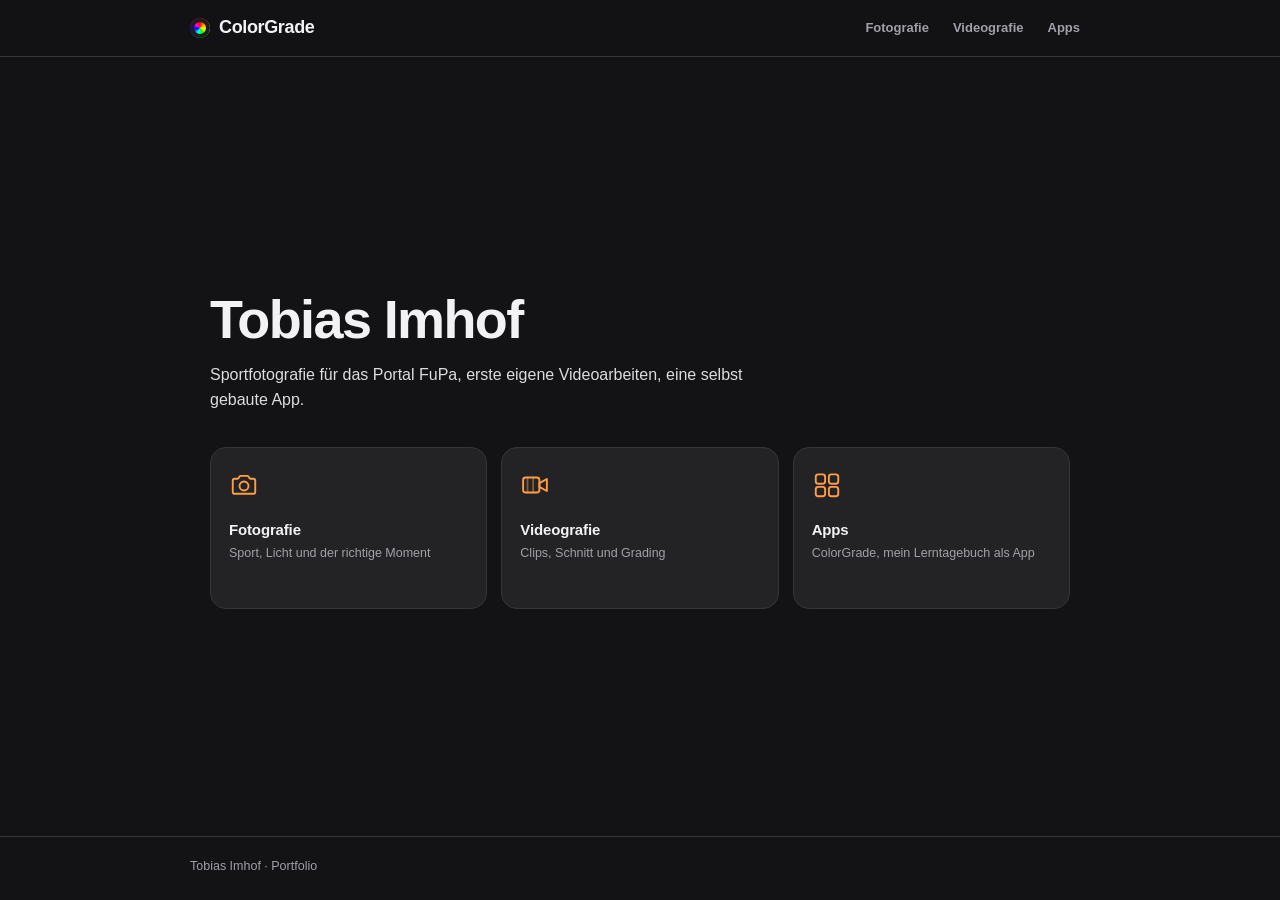
==== index.html @ 6e5f27bd "v56: Eigene Schrift (Archivo) und Startseite auf Name und Kacheln gekuerzt Zwei Schritte gegen die K" ====
<!DOCTYPE html>
<html lang="de">
<head>
  <meta charset="UTF-8" />
  <meta name="viewport" content="width=device-width, initial-scale=1, viewport-fit=cover" />
  <title>Tobias Imhof · Portfolio</title>
  <meta name="description" content="Portfolio von Tobias Imhof: Sportfotografie, Videografie und eigene Apps." />
  <meta name="theme-color" content="#1c1c1e" />
  <!-- Suchmaschinen aussen vor. Zum Auffindbarmachen diese Zeile loeschen. -->
  <meta name="robots" content="noindex" />
  <link rel="manifest" href="manifest.webmanifest" />
  <link rel="apple-touch-icon" href="icons/apple-touch-icon.png" />
  <!-- Schrift vorladen: sonst findet der Browser sie erst, wenn das CSS geparst ist. -->
  <link rel="preload" href="assets/fonts/archivo-var-latin.woff2" as="font" type="font/woff2" crossorigin />
  <link rel="stylesheet" href="assets/style.css" />
</head>
<body>

  <header class="site-hd">
    <div class="hd-in">
      <a class="brand" href="index.html"><span class="dot"></span> ColorGrade</a>
      <nav class="site-nav" aria-label="Bereiche">
        <a href="fotografie.html">Fotografie</a>
        <a href="video.html">Videografie</a>
        <a href="app/index.html">Apps</a>
      </nav>
    </div>
  </header>

  <main class="wrap center">

    <section class="hero">
      <h1>Tobias Imhof</h1>
      <p>Sportfotografie für das Portal FuPa, erste eigene Videoarbeiten, eine selbst gebaute App.</p>
    </section>

    <nav class="tiles" aria-label="Bereiche">

      <a class="tile" href="fotografie.html">
        <span class="ti" aria-hidden="true">
          <svg width="30" height="30" viewBox="0 0 24 24" fill="none" stroke="currentColor" stroke-width="1.5" stroke-linecap="round" stroke-linejoin="round">
            <path d="M3 8.5A1.5 1.5 0 0 1 4.5 7h2.2a1 1 0 0 0 .83-.45l.94-1.4A1 1 0 0 1 9.3 4.7h5.4a1 1 0 0 1 .83.45l.94 1.4A1 1 0 0 0 17.3 7h2.2A1.5 1.5 0 0 1 21 8.5v9A1.5 1.5 0 0 1 19.5 19h-15A1.5 1.5 0 0 1 3 17.5z" />
            <circle cx="12" cy="12.8" r="3.6" />
          </svg>
        </span>
        <span class="tt">
          <span class="tn">Fotografie</span>
          <span class="td">Sport, Licht und der richtige Moment</span>
        </span>
      </a>

      <a class="tile" href="video.html">
        <span class="ti" aria-hidden="true">
          <svg width="30" height="30" viewBox="0 0 24 24" fill="none" stroke="currentColor" stroke-width="1.5" stroke-linecap="round" stroke-linejoin="round">
            <rect x="2.5" y="6" width="13" height="12" rx="2" />
            <path d="M15.5 10.5 21.5 7.2v9.6l-6-3.3z" />
            <path d="M6 6v12M10.5 6v12" opacity=".45" />
          </svg>
        </span>
        <span class="tt">
          <span class="tn">Videografie</span>
          <span class="td">Clips, Schnitt und Grading</span>
        </span>
      </a>

      <a class="tile wide" href="app/index.html">
        <span class="ti" aria-hidden="true">
          <svg width="30" height="30" viewBox="0 0 24 24" fill="none" stroke="currentColor" stroke-width="1.5" stroke-linecap="round" stroke-linejoin="round">
            <rect x="3" y="3.5" width="7.5" height="7.5" rx="2" />
            <rect x="13.5" y="3.5" width="7.5" height="7.5" rx="2" />
            <rect x="3" y="13.5" width="7.5" height="7.5" rx="2" />
            <rect x="13.5" y="13.5" width="7.5" height="7.5" rx="2" />
          </svg>
        </span>
        <span class="tt">
          <span class="tn">Apps</span>
          <span class="td">ColorGrade, mein Lerntagebuch als App</span>
        </span>
      </a>

    </nav>

  </main>

  <footer class="site-ft">
    <div class="ft-in">
      <span>Tobias Imhof · Portfolio</span>
    </div>
  </footer>

  <script>
    if ('serviceWorker' in navigator) {
      window.addEventListener('load', () => navigator.serviceWorker.register('service-worker.js').catch(() => {}));
    }
  </script>

</body>
</html>
---- assets/style.css ----
/* ============================================================
   ColorGrade Portfolio: gemeinsames Design fuer alle Seiten.
   Farben und Radien stammen aus der ColorGrade App, damit
   Portfolio und App wie ein Auftritt wirken.
   ============================================================ */
/* ---------- Schrift ----------
   Archivo, eine Groteske aus der Zeitungsecke: hohe x-Hoehe, schmale Formen,
   keine Verzierungen. Sie ersetzt den System-Font-Stack, der auf jedem Rechner
   anders und ueberall gleich generisch aussieht.
   Die Datei liegt im Repo, nicht bei Google: kein fremder Server erfaehrt,
   wer die Seite aufruft. Eine variable Datei deckt 400 bis 700 ab, 35 KB.
   Lizenz: SIL Open Font License 1.1, siehe assets/fonts/OFL.txt
   ============================================================ */
@font-face {
  font-family: 'Archivo';
  src: url('fonts/archivo-var-latin.woff2') format('woff2');
  font-weight: 400 700;
  font-style: normal;
  font-display: swap;
}

:root {
  --bg: #131315; --bg-elev: #1c1c1e; --bg-card: #232326; --bg-card-2: #2a2a2e;
  --line: #35353a; --text: #f2f2f4; --muted: #a0a0a8;
  --accent: #ff9f45; --accent-2: #ffd18a;
  --radius: 16px;
  --safe-b: env(safe-area-inset-bottom, 0px);
  --safe-t: env(safe-area-inset-top, 0px);
  --wrap: 900px;
}

* { box-sizing: border-box; -webkit-tap-highlight-color: transparent; }
html, body { margin: 0; padding: 0; }
body {
  font-family: 'Archivo', 'Helvetica Neue', Arial, sans-serif;
  background: var(--bg); color: var(--text); line-height: 1.55;
  -webkit-font-smoothing: antialiased;
  min-height: 100vh;
  display: flex; flex-direction: column;
}
img { max-width: 100%; display: block; }
a { color: var(--accent-2); }

/* ---------- Kopf ---------- */
.site-hd {
  position: sticky; top: 0; z-index: 20;
  background: rgba(19, 19, 21, .82);
  backdrop-filter: saturate(140%) blur(12px);
  -webkit-backdrop-filter: saturate(140%) blur(12px);
  border-bottom: 1px solid var(--line);
  padding: calc(12px + var(--safe-t)) 20px 12px;
}
.hd-in { max-width: var(--wrap); margin: 0 auto; display: flex; align-items: center; gap: 14px; flex-wrap: wrap; }
.brand {
  display: flex; align-items: center; gap: 9px;
  font-size: 18px; font-weight: 700; letter-spacing: -.02em;
  color: var(--text); text-decoration: none; flex: none;
}
.dot {
  width: 20px; height: 20px; border-radius: 50%; flex: none;
  background: conic-gradient(red, orange, yellow, lime, cyan, blue, magenta, red);
  box-shadow: inset 0 0 0 4px var(--bg-elev);
}
.site-nav { margin-left: auto; display: flex; gap: 4px; flex-wrap: wrap; }
.site-nav a {
  font-size: 13px; font-weight: 600; color: var(--muted); text-decoration: none;
  padding: 6px 10px; border-radius: 9px;
}
.site-nav a:hover { color: var(--accent-2); background: var(--bg-card); }
.site-nav a[aria-current="page"] { color: var(--text); background: var(--bg-card); }

/* ---------- Grundgeruest ---------- */
.wrap { width: 100%; max-width: var(--wrap); margin: 0 auto; padding: 28px 20px 48px; flex: 1; }
/* Startseite: Inhalt mittig setzen, damit auf grossen Schirmen kein leeres Feld bleibt. */
.wrap.center { display: flex; flex-direction: column; justify-content: center; }

.hero { padding: 26px 0 34px; }
.hero h1 { margin: 0 0 14px; font-size: 38px; line-height: 1.1; letter-spacing: -.03em; font-weight: 700; }
.hero p { margin: 0; font-size: 16px; color: #dcdce0; max-width: 34em; }

.page-h { margin: 0 0 10px; font-size: 27px; letter-spacing: -.025em; font-weight: 700; }
.lead { margin: 0 0 26px; font-size: 15px; color: var(--muted); max-width: 40em; }
.sec-h {
  margin: 34px 0 12px; font-size: 12px; font-weight: 700;
  text-transform: uppercase; letter-spacing: .06em; color: var(--muted);
}

/* ---------- Kachel-Gitter der Startseite ---------- */
.tiles { display: grid; grid-template-columns: 1fr 1fr; gap: 12px; }
.tile {
  display: flex; flex-direction: column; gap: 10px;
  background: var(--bg-card); border: 1px solid var(--line); border-radius: var(--radius);
  padding: 18px 16px 16px; text-decoration: none; color: var(--text);
  transition: border-color .15s, background .15s, transform .15s;
}
.tt { display: flex; flex-direction: column; gap: 3px; }
/* Die dritte Kachel liegt am Handy allein in der zweiten Zeile. Statt einer
   Luecke nimmt sie die ganze Breite und legt Symbol und Text nebeneinander. */
.tile.wide { grid-column: 1 / -1; flex-direction: row; align-items: center; gap: 14px; }
@media (min-width: 720px) {
  .tiles { grid-template-columns: repeat(3, 1fr); gap: 14px; }
  .tile { min-height: 162px; padding: 22px 18px 18px; }
  .tile.wide { grid-column: auto; flex-direction: column; align-items: stretch; gap: 10px; }
  .hero h1 { font-size: 54px; }
}
.tile:hover, .tile:focus-visible { border-color: var(--accent); background: var(--bg-card-2); }
.tile:active { transform: scale(.985); }
.tile .ti { color: var(--accent); }
.tile .tn { font-size: 15px; font-weight: 650; letter-spacing: -.01em; }
.tile .td { font-size: 12.5px; color: var(--muted); line-height: 1.45; }
.tile .ti { flex: none; }

/* ---------- Karten ---------- */
.cards { display: grid; gap: 14px; grid-template-columns: 1fr; }
@media (min-width: 640px) { .cards { grid-template-columns: 1fr 1fr; } }
.card {
  background: var(--bg-card); border: 1px solid var(--line);
  border-radius: var(--radius); padding: 18px;
}
.card h3 { margin: 0 0 4px; font-size: 16px; font-weight: 650; }
.card .role { font-size: 12px; color: var(--accent-2); font-weight: 600; margin: 0 0 10px; }
.card p { margin: 0 0 12px; font-size: 13.5px; color: #dcdce0; }
.card p:last-child { margin-bottom: 0; }
.card .ph { margin: 0 0 14px; }
.card .what { margin: 0 0 4px; font-size: 11px; font-weight: 700; text-transform: uppercase;
  letter-spacing: .05em; color: var(--muted); }
.tags { display: flex; flex-wrap: wrap; gap: 6px; margin-top: 12px; }
.tags span {
  font-size: 11px; font-weight: 600; color: var(--muted);
  background: var(--bg-card-2); border: 1px solid var(--line);
  padding: 3px 9px; border-radius: 999px;
}

/* ---------- Platzhalter fuer Bilder und Videos ---------- */
/* align-items: start ist Pflicht: sonst streckt das Grid die Kacheln auf die
   Zeilenhoehe, und aspect-ratio rechnet daraus eine viel zu grosse Breite. */
.gal { display: grid; gap: 12px; grid-template-columns: 1fr 1fr; align-items: start; }
@media (min-width: 720px) { .gal { grid-template-columns: repeat(3, 1fr); } }
.ph {
  position: relative; min-width: 0; border: 1px dashed var(--line); border-radius: 12px;
  background: linear-gradient(135deg, #1b1b1e, #232326);
  display: flex; align-items: center; justify-content: center;
  color: #52525a; font-size: 12px; font-weight: 600; text-align: center; padding: 10px;
}
.ph.r43 { aspect-ratio: 4 / 3; }
.ph.r169 { aspect-ratio: 16 / 9; }
.ph.r34 { aspect-ratio: 3 / 4; }
.ph.r916 { aspect-ratio: 9 / 16; }

/* ---------- Foto-Galerie ---------- */
/* Eine Spalte am Handy: Fotos sollen gross sein, dafuer scrollt man laenger.
   Ab 560 px zwei Spalten. Drei waeren bei 900 px Satzbreite zu klein. */
.shots { display: grid; gap: 14px; grid-template-columns: 1fr; align-items: start; }
@media (min-width: 560px) { .shots { grid-template-columns: 1fr 1fr; } }
.shots figure { margin: 0; min-width: 0; }
/* Das Querformat nimmt immer die volle Breite und trennt so die Hochformate. */
.shots figure.wide { grid-column: 1 / -1; }
/* Ein einzelnes Bild mittig, damit die Zeile nicht halb leer wirkt. */
.shots.solo { grid-template-columns: 1fr; max-width: 420px; }

.shot {
  display: block; width: 100%; padding: 0; border: 0; background: none;
  border-radius: 12px; overflow: hidden; cursor: zoom-in; line-height: 0;
}
.shot img {
  width: 100%; height: auto; border-radius: 12px;
  background: var(--bg-card);
  transition: transform .25s ease, filter .25s ease;
}
.shot:hover img, .shot:focus-visible img { transform: scale(1.025); filter: brightness(1.06); }
.shot:focus-visible { outline: 2px solid var(--accent); outline-offset: 3px; }
.shots figcaption { margin-top: 8px; font-size: 12px; color: var(--muted); line-height: 1.45; }

/* ---------- Lightbox ---------- */
.lb {
  position: fixed; inset: 0; z-index: 60;
  /* Deckend, nicht halbtransparent: Durchscheinende Seiteninhalte wuerden die
     Tiefen des Fotos aufhellen, das man hier gerade beurteilen will. */
  background: #0a0a0c;
  display: flex; flex-direction: column;
  padding: calc(8px + var(--safe-t)) 8px calc(8px + var(--safe-b));
}
.lb[hidden] { display: none; }
.lb-fig {
  margin: 0; flex: 1; display: flex; flex-direction: column;
  justify-content: center; min-height: 0; gap: 12px;
}
/* max-height statt flex:1: Sonst waechst der Bildkasten auf die volle Resthoehe,
   das Foto schwebt darin mittig und die Unterschrift klebt am unteren Rand.
   So bleibt der Kasten so hoch wie das Foto und die Unterschrift sitzt darunter. */
.lb-fig img {
  min-height: 0; max-height: 100%; width: 100%;
  object-fit: contain; border-radius: 10px;
}
.lb-cap { text-align: center; font-size: 13px; color: var(--muted); padding: 0 8px; }
.lb-cap b { display: block; color: var(--text); font-weight: 650; margin-bottom: 2px; }
.lb-bar { display: flex; align-items: center; gap: 8px; padding: 2px 4px 6px; }
.lb-count { font-size: 12.5px; color: var(--muted); margin-right: auto; }
.lb-btn {
  border: 1px solid var(--line); background: var(--bg-card); color: var(--text);
  width: 42px; height: 42px; border-radius: 11px; font-size: 17px; line-height: 1;
  cursor: pointer; flex: none;
}
.lb-btn:hover { border-color: var(--accent); color: var(--accent-2); }
.lb-btn:focus-visible { outline: 2px solid var(--accent); outline-offset: 2px; }

/* ---------- Hinweiskasten ---------- */
.note {
  border: 1px solid var(--line); border-left: 3px solid var(--accent);
  background: var(--bg-elev); border-radius: 12px; padding: 14px 16px;
  font-size: 13.5px; color: #dcdce0; margin: 22px 0 0;
}
.note b { color: var(--accent-2); }

/* ---------- Schaltflaechen ---------- */
.btn {
  display: inline-block; text-decoration: none; font-size: 14px; font-weight: 650;
  color: #201400; background: var(--accent); padding: 10px 16px; border-radius: 11px;
}
.btn:active { transform: scale(.98); }
.btn.ghost { background: none; color: var(--text); border: 1px solid var(--line); }
.btn.ghost:hover { border-color: var(--accent); color: var(--accent-2); }

/* ---------- Fuss ---------- */
.site-ft {
  border-top: 1px solid var(--line); padding: 20px 20px calc(24px + var(--safe-b));
  color: var(--muted); font-size: 12.5px;
}
.ft-in { max-width: var(--wrap); margin: 0 auto; display: flex; gap: 14px; flex-wrap: wrap; align-items: center; }
.ft-in a { color: var(--muted); text-decoration: none; }
.ft-in a:hover { color: var(--accent-2); }
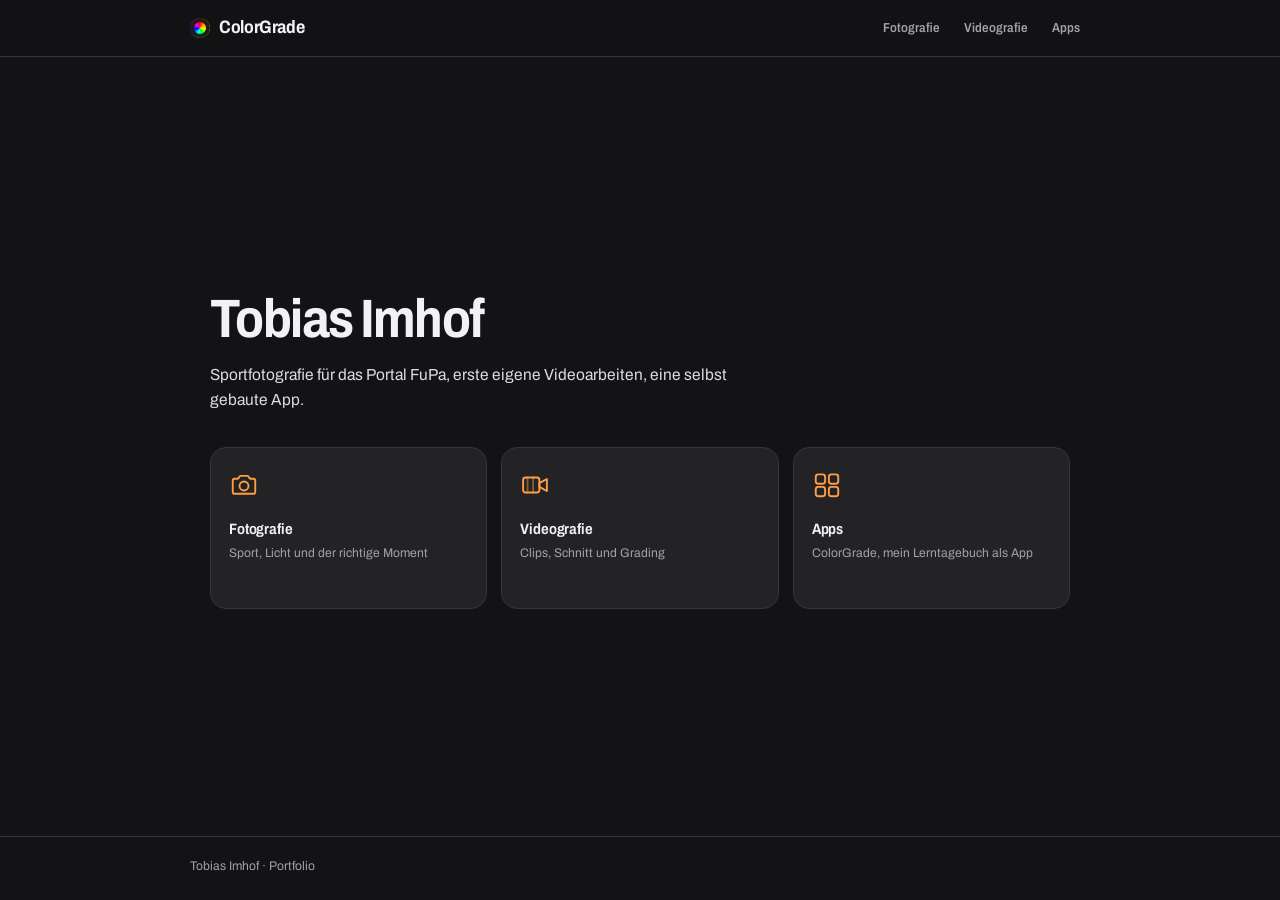
==== commit 3bf9ff58: "v57: Schrift schmaler gestellt (Breiten-Achse, 86 Prozent fuer Ueberschriften) Auf Wunsch des Nutzer" ====
--- a/index.html
+++ b/index.html
@@ -11,7 +11,7 @@
   <link rel="manifest" href="manifest.webmanifest" />
   <link rel="apple-touch-icon" href="icons/apple-touch-icon.png" />
   <!-- Schrift vorladen: sonst findet der Browser sie erst, wenn das CSS geparst ist. -->
-  <link rel="preload" href="assets/fonts/archivo-var-latin.woff2" as="font" type="font/woff2" crossorigin />
+  <link rel="preload" href="assets/fonts/archivo-wdth-latin.woff2" as="font" type="font/woff2" crossorigin />
   <link rel="stylesheet" href="assets/style.css" />
 </head>
 <body>
--- a/assets/style.css
+++ b/assets/style.css
@@ -8,13 +8,18 @@
    keine Verzierungen. Sie ersetzt den System-Font-Stack, der auf jedem Rechner
    anders und ueberall gleich generisch aussieht.
    Die Datei liegt im Repo, nicht bei Google: kein fremder Server erfaehrt,
-   wer die Seite aufruft. Eine variable Datei deckt 400 bis 700 ab, 35 KB.
+   wer die Seite aufruft. Eine variable Datei deckt zwei Achsen ab, Gewicht
+   400 bis 700 und Breite 62 bis 125 Prozent, zusammen 90 KB.
+   Die Breite steuern wir ueber --w-head und --w-text weiter unten: eine Zahl
+   aendern und die ganze Seite wird schmaler oder breiter.
    Lizenz: SIL Open Font License 1.1, siehe assets/fonts/OFL.txt
    ============================================================ */
 @font-face {
   font-family: 'Archivo';
-  src: url('fonts/archivo-var-latin.woff2') format('woff2');
+  src: url('fonts/archivo-wdth-latin.woff2') format('woff2');
   font-weight: 400 700;
+  /* Pflicht: Ohne die Spanne hier greift font-stretch unten nicht. */
+  font-stretch: 62% 125%;
   font-style: normal;
   font-display: swap;
 }
@@ -24,6 +29,10 @@
   --line: #35353a; --text: #f2f2f4; --muted: #a0a0a8;
   --accent: #ff9f45; --accent-2: #ffd18a;
   --radius: 16px;
+  /* Schriftbreite. Ueberschriften laufen schmal, das wirkt ruhiger und
+     teurer; der Fliesstext nur eine Spur, sonst leidet die Lesbarkeit. */
+  --w-head: 86%;
+  --w-text: 96%;
   --safe-b: env(safe-area-inset-bottom, 0px);
   --safe-t: env(safe-area-inset-top, 0px);
   --wrap: 900px;
@@ -33,6 +42,7 @@
 html, body { margin: 0; padding: 0; }
 body {
   font-family: 'Archivo', 'Helvetica Neue', Arial, sans-serif;
+  font-stretch: var(--w-text);
   background: var(--bg); color: var(--text); line-height: 1.55;
   -webkit-font-smoothing: antialiased;
   min-height: 100vh;
@@ -40,6 +50,10 @@
 }
 img { max-width: 100%; display: block; }
 a { color: var(--accent-2); }
+
+/* Ueberschriften und Bedienelemente in der schmalen Breite. */
+h1, h2, h3, .brand, .page-h, .sec-h, .site-nav a, .tile .tn, .card h3,
+.card .what, .lb-cap b, .btn { font-stretch: var(--w-head); }
 
 /* ---------- Kopf ---------- */
 .site-hd {
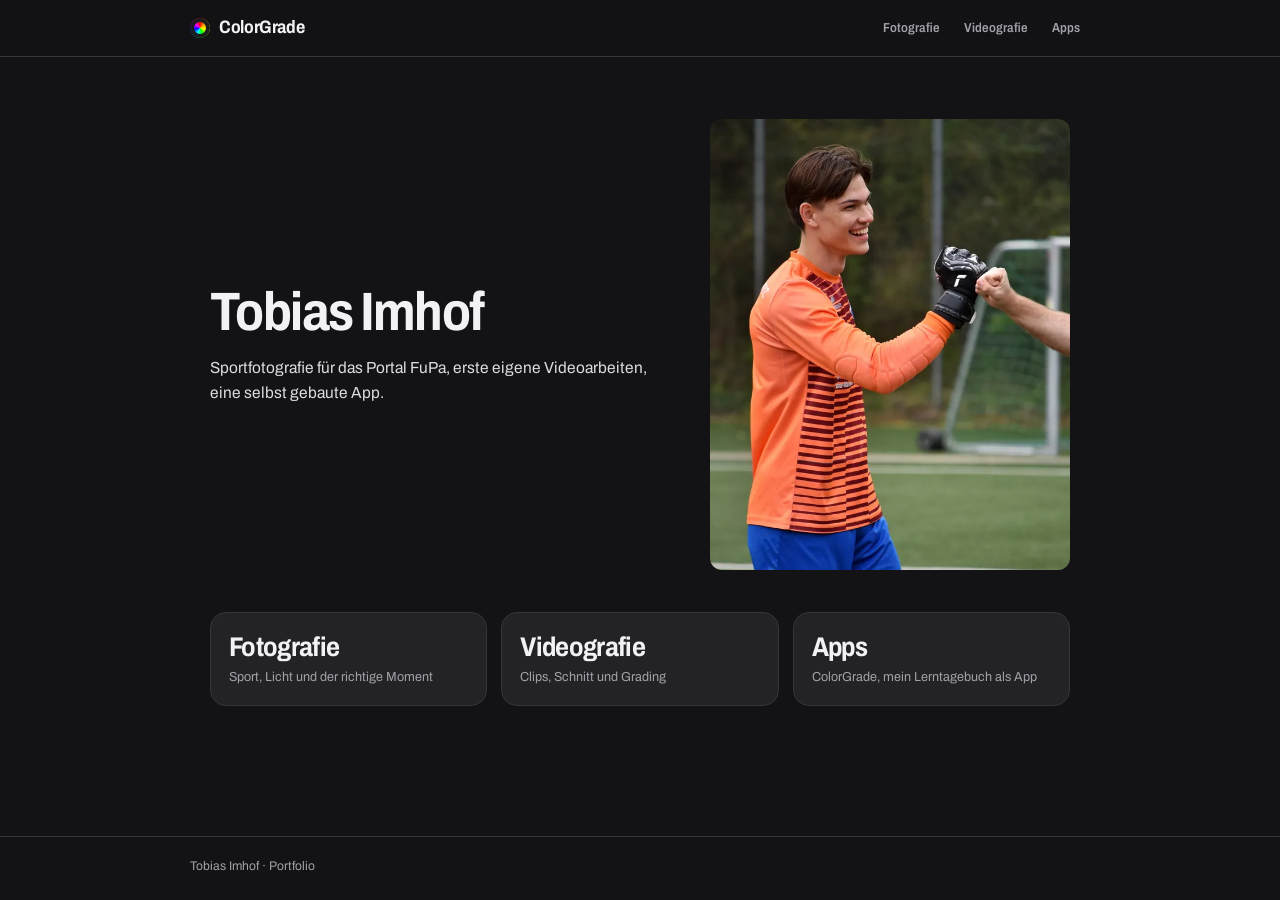
==== commit fff0bc17: "v58: Icons raus, Begriffe gross, ein Foto bringt die Farbe Wunsch des Nutzers: die orangen Strich-Ic" ====
--- a/index.html
+++ b/index.html
@@ -27,55 +27,39 @@
     </div>
   </header>
 
-  <main class="wrap center">
+  <main class="wrap">
 
     <section class="hero">
-      <h1>Tobias Imhof</h1>
-      <p>Sportfotografie für das Portal FuPa, erste eigene Videoarbeiten, eine selbst gebaute App.</p>
+      <div class="hero-txt">
+        <h1>Tobias Imhof</h1>
+        <p>Sportfotografie für das Portal FuPa, erste eigene Videoarbeiten, eine selbst gebaute App.</p>
+      </div>
+      <!-- Das Foto traegt die Farbe der Startseite. Deshalb laedt es mit hoher
+           Prioritaet und hat feste Masse, damit beim Laden nichts springt. -->
+      <figure class="hero-img">
+        <img src="assets/img/torwart-jubel-t.webp"
+             srcset="assets/img/torwart-jubel-t.webp 639w, assets/img/torwart-jubel.webp 1278w"
+             sizes="(min-width: 900px) 420px, 100vw"
+             width="639" height="800" fetchpriority="high"
+             alt="Torwart im orangen Trikot klatscht nach dem Spiel mit einem Mitspieler ab" />
+      </figure>
     </section>
 
     <nav class="tiles" aria-label="Bereiche">
 
       <a class="tile" href="fotografie.html">
-        <span class="ti" aria-hidden="true">
-          <svg width="30" height="30" viewBox="0 0 24 24" fill="none" stroke="currentColor" stroke-width="1.5" stroke-linecap="round" stroke-linejoin="round">
-            <path d="M3 8.5A1.5 1.5 0 0 1 4.5 7h2.2a1 1 0 0 0 .83-.45l.94-1.4A1 1 0 0 1 9.3 4.7h5.4a1 1 0 0 1 .83.45l.94 1.4A1 1 0 0 0 17.3 7h2.2A1.5 1.5 0 0 1 21 8.5v9A1.5 1.5 0 0 1 19.5 19h-15A1.5 1.5 0 0 1 3 17.5z" />
-            <circle cx="12" cy="12.8" r="3.6" />
-          </svg>
-        </span>
-        <span class="tt">
-          <span class="tn">Fotografie</span>
-          <span class="td">Sport, Licht und der richtige Moment</span>
-        </span>
+        <span class="tn">Fotografie</span>
+        <span class="td">Sport, Licht und der richtige Moment</span>
       </a>
 
       <a class="tile" href="video.html">
-        <span class="ti" aria-hidden="true">
-          <svg width="30" height="30" viewBox="0 0 24 24" fill="none" stroke="currentColor" stroke-width="1.5" stroke-linecap="round" stroke-linejoin="round">
-            <rect x="2.5" y="6" width="13" height="12" rx="2" />
-            <path d="M15.5 10.5 21.5 7.2v9.6l-6-3.3z" />
-            <path d="M6 6v12M10.5 6v12" opacity=".45" />
-          </svg>
-        </span>
-        <span class="tt">
-          <span class="tn">Videografie</span>
-          <span class="td">Clips, Schnitt und Grading</span>
-        </span>
+        <span class="tn">Videografie</span>
+        <span class="td">Clips, Schnitt und Grading</span>
       </a>
 
       <a class="tile wide" href="app/index.html">
-        <span class="ti" aria-hidden="true">
-          <svg width="30" height="30" viewBox="0 0 24 24" fill="none" stroke="currentColor" stroke-width="1.5" stroke-linecap="round" stroke-linejoin="round">
-            <rect x="3" y="3.5" width="7.5" height="7.5" rx="2" />
-            <rect x="13.5" y="3.5" width="7.5" height="7.5" rx="2" />
-            <rect x="3" y="13.5" width="7.5" height="7.5" rx="2" />
-            <rect x="13.5" y="13.5" width="7.5" height="7.5" rx="2" />
-          </svg>
-        </span>
-        <span class="tt">
-          <span class="tn">Apps</span>
-          <span class="td">ColorGrade, mein Lerntagebuch als App</span>
-        </span>
+        <span class="tn">Apps</span>
+        <span class="td">ColorGrade, mein Lerntagebuch als App</span>
       </a>
 
     </nav>
--- a/assets/style.css
+++ b/assets/style.css
@@ -88,9 +88,20 @@
 /* Startseite: Inhalt mittig setzen, damit auf grossen Schirmen kein leeres Feld bleibt. */
 .wrap.center { display: flex; flex-direction: column; justify-content: center; }
 
-.hero { padding: 26px 0 34px; }
+/* Kopfbereich: am Handy untereinander, ab 900 px Name links und Foto rechts.
+   Das Foto behaelt sein 4:5 und wird nicht beschnitten, der Beschnitt ist
+   Teil der Bildbearbeitung und nicht Sache des Layouts. */
+.hero { padding: 22px 0 30px; display: grid; gap: 24px; }
+@media (min-width: 900px) {
+  .hero {
+    grid-template-columns: 1fr minmax(280px, 360px);
+    gap: 48px; align-items: center; padding: 34px 0 42px;
+  }
+}
 .hero h1 { margin: 0 0 14px; font-size: 38px; line-height: 1.1; letter-spacing: -.03em; font-weight: 700; }
-.hero p { margin: 0; font-size: 16px; color: #dcdce0; max-width: 34em; }
+.hero p { margin: 0; font-size: 16px; color: #dcdce0; max-width: 30em; }
+.hero-img { margin: 0; }
+.hero-img img { width: 100%; height: auto; border-radius: 12px; background: var(--bg-card); }
 
 .page-h { margin: 0 0 10px; font-size: 27px; letter-spacing: -.025em; font-weight: 700; }
 .lead { margin: 0 0 26px; font-size: 15px; color: var(--muted); max-width: 40em; }
@@ -102,27 +113,27 @@
 /* ---------- Kachel-Gitter der Startseite ---------- */
 .tiles { display: grid; grid-template-columns: 1fr 1fr; gap: 12px; }
 .tile {
-  display: flex; flex-direction: column; gap: 10px;
+  display: flex; flex-direction: column; gap: 6px;
   background: var(--bg-card); border: 1px solid var(--line); border-radius: var(--radius);
-  padding: 18px 16px 16px; text-decoration: none; color: var(--text);
+  padding: 16px 16px 15px; text-decoration: none; color: var(--text);
   transition: border-color .15s, background .15s, transform .15s;
 }
-.tt { display: flex; flex-direction: column; gap: 3px; }
-/* Die dritte Kachel liegt am Handy allein in der zweiten Zeile. Statt einer
-   Luecke nimmt sie die ganze Breite und legt Symbol und Text nebeneinander. */
-.tile.wide { grid-column: 1 / -1; flex-direction: row; align-items: center; gap: 14px; }
+/* Die dritte Kachel liegt am Handy allein in der zweiten Zeile und nimmt
+   deshalb die ganze Breite. */
+.tile.wide { grid-column: 1 / -1; }
 @media (min-width: 720px) {
   .tiles { grid-template-columns: repeat(3, 1fr); gap: 14px; }
-  .tile { min-height: 162px; padding: 22px 18px 18px; }
-  .tile.wide { grid-column: auto; flex-direction: column; align-items: stretch; gap: 10px; }
+  /* Keine Mindesthoehe mehr: Ohne Symbol ist die Kachel nur noch Begriff plus
+     Erklaerung, eine erzwungene Hoehe reisst die beiden auseinander. */
+  .tile { padding: 20px 18px 18px; }
+  .tile.wide { grid-column: auto; }
   .hero h1 { font-size: 54px; }
 }
 .tile:hover, .tile:focus-visible { border-color: var(--accent); background: var(--bg-card-2); }
 .tile:active { transform: scale(.985); }
-.tile .ti { color: var(--accent); }
-.tile .tn { font-size: 15px; font-weight: 650; letter-spacing: -.01em; }
-.tile .td { font-size: 12.5px; color: var(--muted); line-height: 1.45; }
-.tile .ti { flex: none; }
+/* Der Begriff ist jetzt das Auffaellige an der Kachel, nicht mehr ein Symbol. */
+.tile .tn { font-size: clamp(21px, 5.6vw, 27px); font-weight: 700; letter-spacing: -.025em; line-height: 1.08; }
+.tile .td { font-size: 13px; color: var(--muted); line-height: 1.45; }
 
 /* ---------- Karten ---------- */
 .cards { display: grid; gap: 14px; grid-template-columns: 1fr; }
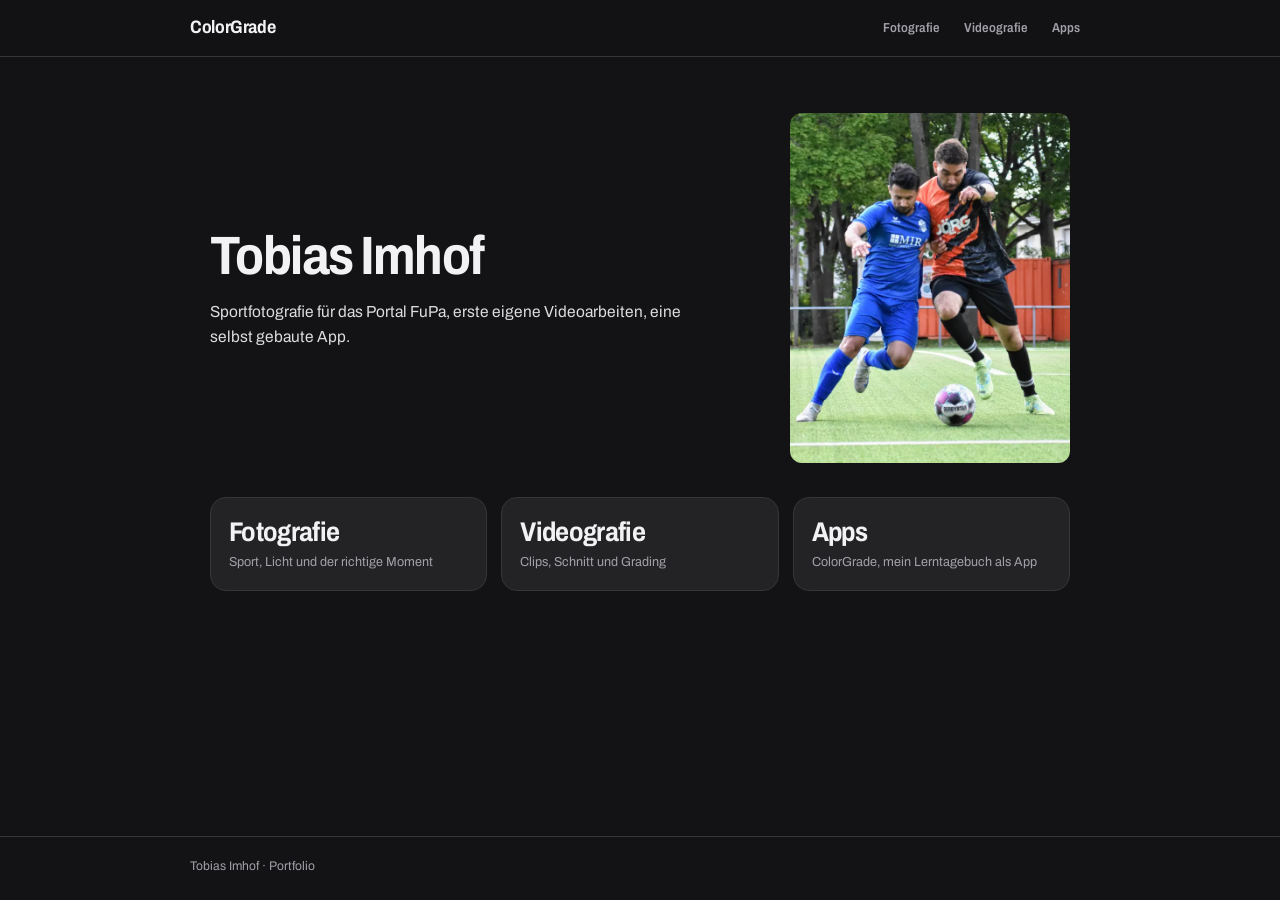
==== commit ba39a55b: "v59: Zweikampf statt Torwart, Bild kleiner, Farbrad aus der Marke Drei Punkte aus dem Nutzer-Feedbac" ====
--- a/index.html
+++ b/index.html
@@ -18,7 +18,7 @@
 
   <header class="site-hd">
     <div class="hd-in">
-      <a class="brand" href="index.html"><span class="dot"></span> ColorGrade</a>
+      <a class="brand" href="index.html">ColorGrade</a>
       <nav class="site-nav" aria-label="Bereiche">
         <a href="fotografie.html">Fotografie</a>
         <a href="video.html">Videografie</a>
@@ -34,14 +34,15 @@
         <h1>Tobias Imhof</h1>
         <p>Sportfotografie für das Portal FuPa, erste eigene Videoarbeiten, eine selbst gebaute App.</p>
       </div>
-      <!-- Das Foto traegt die Farbe der Startseite. Deshalb laedt es mit hoher
+      <!-- Ein Zweikampf, kein Portraet: Auf der Startseite darf kein Bild stehen,
+           das man fuer ein Bild des Bewerbers halten koennte. Es laedt mit hoher
            Prioritaet und hat feste Masse, damit beim Laden nichts springt. -->
       <figure class="hero-img">
-        <img src="assets/img/torwart-jubel-t.webp"
-             srcset="assets/img/torwart-jubel-t.webp 639w, assets/img/torwart-jubel.webp 1278w"
-             sizes="(min-width: 900px) 420px, 100vw"
-             width="639" height="800" fetchpriority="high"
-             alt="Torwart im orangen Trikot klatscht nach dem Spiel mit einem Mitspieler ab" />
+        <img src="assets/img/spieltag-zweikampf-t.webp"
+             srcset="assets/img/spieltag-zweikampf-t.webp 640w, assets/img/spieltag-zweikampf.webp 1280w"
+             sizes="280px"
+             width="640" height="800" fetchpriority="high"
+             alt="Zwei Spieler im Zweikampf um den Ball, einer in Blau, einer in Orange" />
       </figure>
     </section>
 
--- a/assets/style.css
+++ b/assets/style.css
@@ -70,11 +70,6 @@
   font-size: 18px; font-weight: 700; letter-spacing: -.02em;
   color: var(--text); text-decoration: none; flex: none;
 }
-.dot {
-  width: 20px; height: 20px; border-radius: 50%; flex: none;
-  background: conic-gradient(red, orange, yellow, lime, cyan, blue, magenta, red);
-  box-shadow: inset 0 0 0 4px var(--bg-elev);
-}
 .site-nav { margin-left: auto; display: flex; gap: 4px; flex-wrap: wrap; }
 .site-nav a {
   font-size: 13px; font-weight: 600; color: var(--muted); text-decoration: none;
@@ -90,18 +85,21 @@
 
 /* Kopfbereich: am Handy untereinander, ab 900 px Name links und Foto rechts.
    Das Foto behaelt sein 4:5 und wird nicht beschnitten, der Beschnitt ist
-   Teil der Bildbearbeitung und nicht Sache des Layouts. */
-.hero { padding: 22px 0 30px; display: grid; gap: 24px; }
+   Teil der Bildbearbeitung und nicht Sache des Layouts.
+   Die Hoehe ist gedeckelt (300 px Breite = 375 px Hoehe): Auf einem Tablet im
+   Querformat bleiben rund 700 px Inhalt, und die drei Kacheln muessen ohne
+   Scrollen sichtbar sein. Sie sind die Navigation der Seite. */
+.hero { padding: 20px 0 26px; display: grid; gap: 20px; }
 @media (min-width: 900px) {
   .hero {
-    grid-template-columns: 1fr minmax(280px, 360px);
-    gap: 48px; align-items: center; padding: 34px 0 42px;
+    grid-template-columns: 1fr minmax(220px, 280px);
+    gap: 48px; align-items: center; padding: 28px 0 34px;
   }
 }
 .hero h1 { margin: 0 0 14px; font-size: 38px; line-height: 1.1; letter-spacing: -.03em; font-weight: 700; }
 .hero p { margin: 0; font-size: 16px; color: #dcdce0; max-width: 30em; }
 .hero-img { margin: 0; }
-.hero-img img { width: 100%; height: auto; border-radius: 12px; background: var(--bg-card); }
+.hero-img img { width: 100%; max-width: 280px; height: auto; border-radius: 12px; background: var(--bg-card); }
 
 .page-h { margin: 0 0 10px; font-size: 27px; letter-spacing: -.025em; font-weight: 700; }
 .lead { margin: 0 0 26px; font-size: 15px; color: var(--muted); max-width: 40em; }
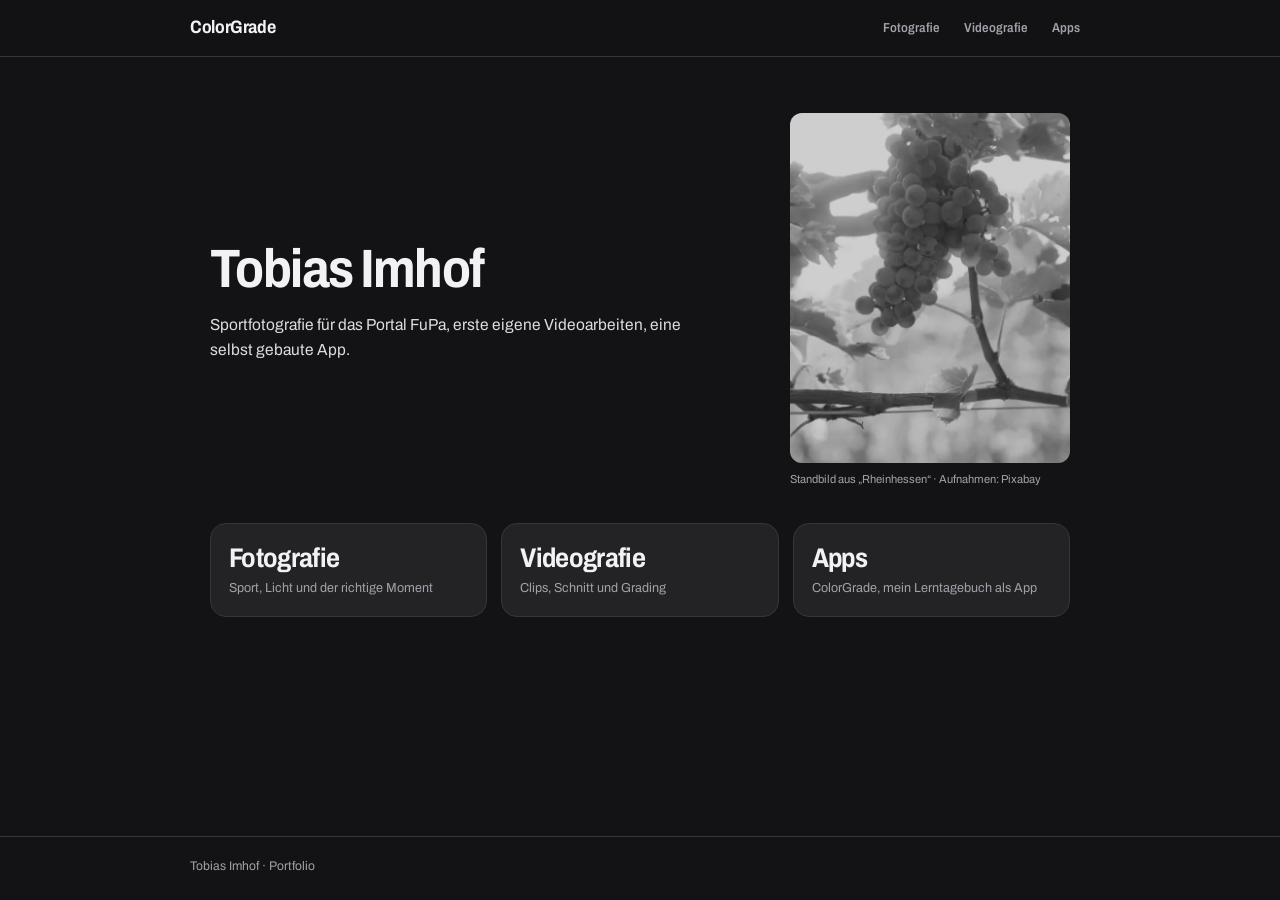
==== commit e591a42f: "v64: Standbild aus dem Rheinhessen-Clip auf der Startseite, Einleitungssatz in der App Co-Authored-B" ====
--- a/index.html
+++ b/index.html
@@ -34,15 +34,15 @@
         <h1>Tobias Imhof</h1>
         <p>Sportfotografie für das Portal FuPa, erste eigene Videoarbeiten, eine selbst gebaute App.</p>
       </div>
-      <!-- Ein Zweikampf, kein Portraet: Auf der Startseite darf kein Bild stehen,
-           das man fuer ein Bild des Bewerbers halten koennte. Es laedt mit hoher
-           Prioritaet und hat feste Masse, damit beim Laden nichts springt. -->
+      <!-- Standbild aus dem Rheinhessen-Clip: Der erste Eindruck soll Bild UND Ton
+           sagen. Kein Mensch im Bild, also auch keine Verwechslung mit dem Bewerber.
+           Die Aufnahmen sind von Pixabay, deshalb steht die Quelle direkt darunter:
+           Fremdes Material wird auf der Seite immer benannt. -->
       <figure class="hero-img">
-        <img src="assets/img/spieltag-zweikampf-t.webp"
-             srcset="assets/img/spieltag-zweikampf-t.webp 640w, assets/img/spieltag-zweikampf.webp 1280w"
-             sizes="280px"
-             width="640" height="800" fetchpriority="high"
-             alt="Zwei Spieler im Zweikampf um den Ball, einer in Blau, einer in Orange" />
+        <img src="assets/img/rheinhessen-trauben.webp"
+             width="576" height="720" fetchpriority="high"
+             alt="Weintrauben am Rebstock im Gegenlicht, schwarzweiß" />
+        <figcaption>Standbild aus „Rheinhessen“ · Aufnahmen: Pixabay</figcaption>
       </figure>
     </section>
 
--- a/assets/style.css
+++ b/assets/style.css
@@ -100,6 +100,7 @@
 .hero p { margin: 0; font-size: 16px; color: #dcdce0; max-width: 30em; }
 .hero-img { margin: 0; }
 .hero-img img { width: 100%; max-width: 280px; height: auto; border-radius: 12px; background: var(--bg-card); }
+.hero-img figcaption { margin-top: 8px; font-size: 11.5px; color: var(--muted); }
 
 .page-h { margin: 0 0 10px; font-size: 27px; letter-spacing: -.025em; font-weight: 700; }
 .lead { margin: 0 0 26px; font-size: 15px; color: var(--muted); max-width: 40em; }
@@ -145,6 +146,9 @@
 .card p { margin: 0 0 12px; font-size: 13.5px; color: #dcdce0; }
 .card p:last-child { margin-bottom: 0; }
 .card .ph { margin: 0 0 14px; }
+/* Clip in der Karte: gleiche Ecken wie die Fotos, schwarzer Grund, solange er laedt. */
+.card .clip { display: block; width: 100%; height: auto; aspect-ratio: 16 / 9;
+  margin: 0 0 14px; border-radius: 12px; background: #000; }
 .card .what { margin: 0 0 4px; font-size: 11px; font-weight: 700; text-transform: uppercase;
   letter-spacing: .05em; color: var(--muted); }
 .tags { display: flex; flex-wrap: wrap; gap: 6px; margin-top: 12px; }
@@ -227,14 +231,6 @@
 .lb-btn:hover { border-color: var(--accent); color: var(--accent-2); }
 .lb-btn:focus-visible { outline: 2px solid var(--accent); outline-offset: 2px; }
 
-/* ---------- Hinweiskasten ---------- */
-.note {
-  border: 1px solid var(--line); border-left: 3px solid var(--accent);
-  background: var(--bg-elev); border-radius: 12px; padding: 14px 16px;
-  font-size: 13.5px; color: #dcdce0; margin: 22px 0 0;
-}
-.note b { color: var(--accent-2); }
-
 /* ---------- Schaltflaechen ---------- */
 .btn {
   display: inline-block; text-decoration: none; font-size: 14px; font-weight: 650;
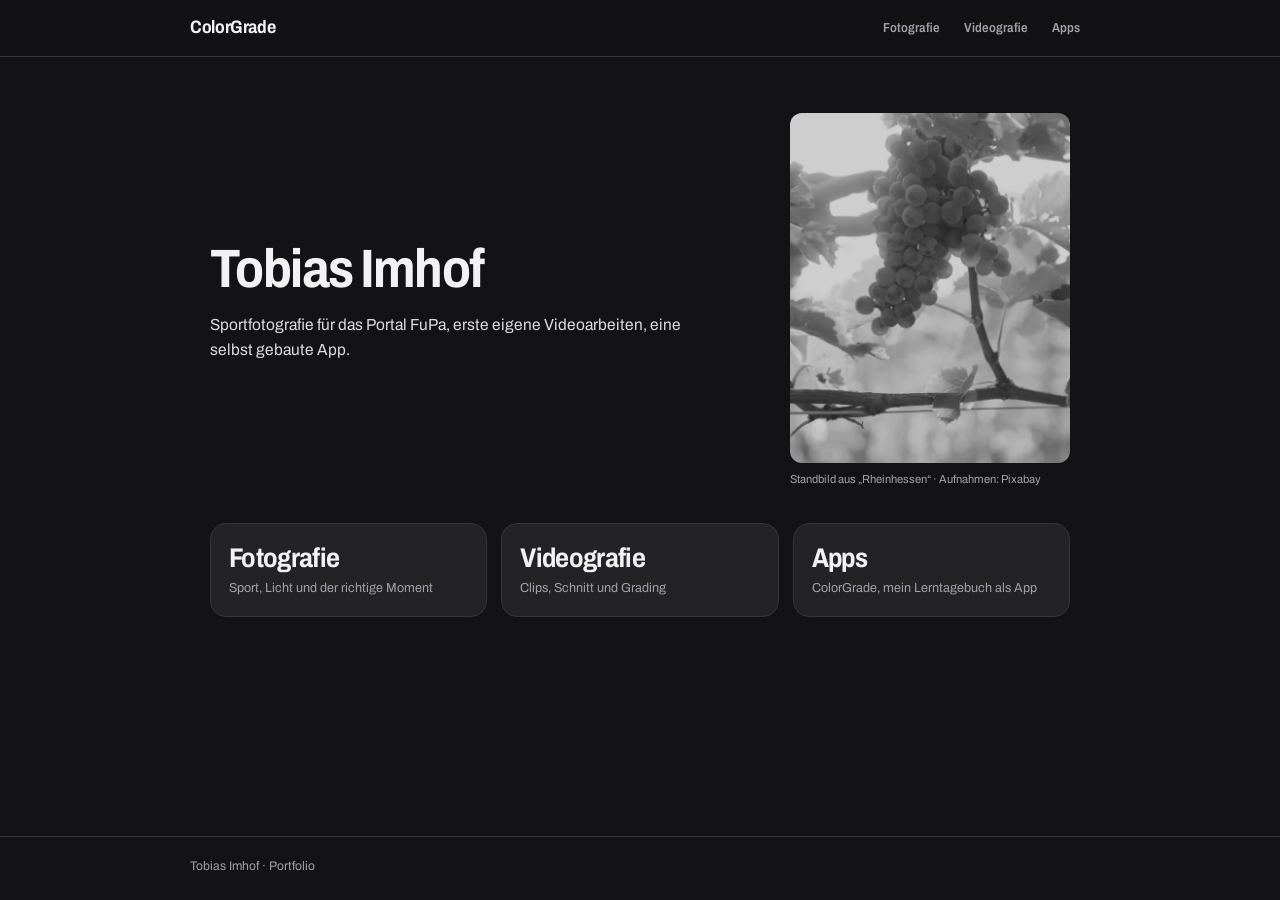
==== commit 655e5254: "v66: Link-Vorschau mit eigenem Bild fuer jede Seite Co-Authored-By: Claude Opus 5.5 <noreply@anthrop" ====
--- a/index.html
+++ b/index.html
@@ -5,6 +5,19 @@
   <meta name="viewport" content="width=device-width, initial-scale=1, viewport-fit=cover" />
   <title>Tobias Imhof · Portfolio</title>
   <meta name="description" content="Portfolio von Tobias Imhof: Sportfotografie, Videografie und eigene Apps." />
+  <!-- Link-Vorschau: Karte mit Bild, wenn der Link per Mail, Messenger oder Teams
+       geteilt wird. Die Adressen muessen absolut sein, sonst findet der Dienst das Bild nicht. -->
+  <meta property="og:type" content="website" />
+  <meta property="og:locale" content="de_DE" />
+  <meta property="og:site_name" content="Tobias Imhof" />
+  <meta property="og:title" content="Tobias Imhof · Portfolio" />
+  <meta property="og:description" content="Portfolio von Tobias Imhof: Sportfotografie, Videografie und eigene Apps." />
+  <meta property="og:url" content="https://tobiasimhof.github.io/colorgrade/" />
+  <meta property="og:image" content="https://tobiasimhof.github.io/colorgrade/assets/og/start.jpg" />
+  <meta property="og:image:width" content="1200" />
+  <meta property="og:image:height" content="630" />
+  <meta property="og:image:alt" content="Weintrauben am Rebstock im Gegenlicht, schwarzweiß" />
+  <meta name="twitter:card" content="summary_large_image" />
   <meta name="theme-color" content="#1c1c1e" />
   <!-- Suchmaschinen aussen vor. Zum Auffindbarmachen diese Zeile loeschen. -->
   <meta name="robots" content="noindex" />
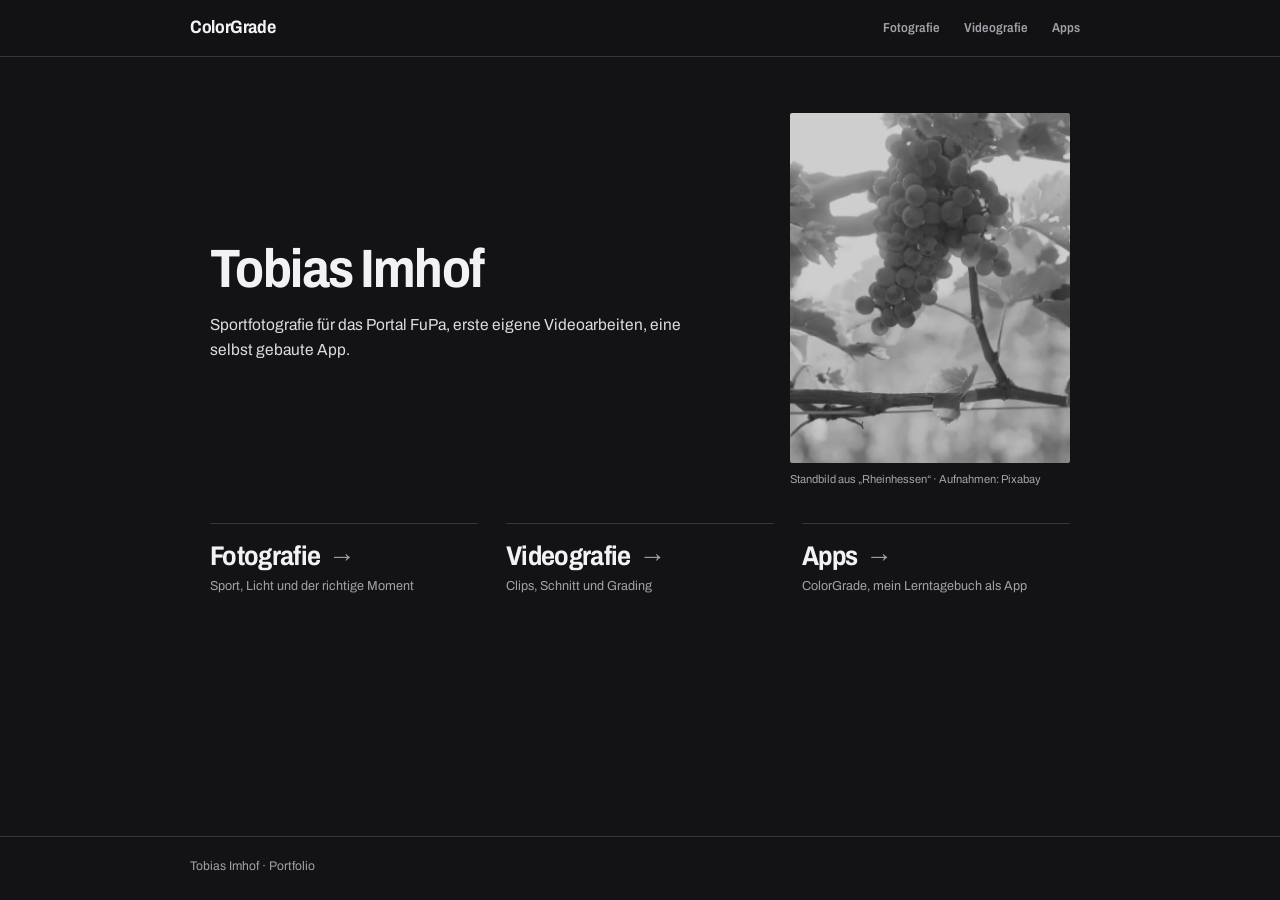
==== commit f9820683: "v68: Ruhigere Oberflaeche und TI als Icon Co-Authored-By: Claude Opus 5.5 <noreply@anthropic.com> Cl" ====
--- a/index.html
+++ b/index.html
@@ -22,6 +22,8 @@
   <!-- Suchmaschinen aussen vor. Zum Auffindbarmachen diese Zeile loeschen. -->
   <meta name="robots" content="noindex" />
   <link rel="manifest" href="manifest.webmanifest" />
+  <link rel="icon" href="icons/favicon.svg" type="image/svg+xml" />
+  <link rel="icon" href="icons/favicon-32.png" sizes="32x32" type="image/png" />
   <link rel="apple-touch-icon" href="icons/apple-touch-icon.png" />
   <!-- Schrift vorladen: sonst findet der Browser sie erst, wenn das CSS geparst ist. -->
   <link rel="preload" href="assets/fonts/archivo-wdth-latin.woff2" as="font" type="font/woff2" crossorigin />
--- a/assets/style.css
+++ b/assets/style.css
@@ -27,8 +27,14 @@
 :root {
   --bg: #131315; --bg-elev: #1c1c1e; --bg-card: #232326; --bg-card-2: #2a2a2e;
   --line: #35353a; --text: #f2f2f4; --muted: #a0a0a8;
-  --accent: #ff9f45; --accent-2: #ffd18a;
+  /* Kein Farbakzent mehr (v67): Farbe kommt nur aus den Bildern. Die zwei
+     Variablen bleiben, damit Hover und Fokus weiter eine Stelle haben:
+     --accent fuer Rahmen und Fokusring, --accent-2 fuer hervorgehobenen Text. */
+  --accent: #c8c8ce; --accent-2: #f2f2f4;
   --radius: 16px;
+  /* Fotos und Clips fast eckig. Runde Bildecken lesen sich als App-Oberflaeche,
+     2 px nehmen nur die harte Pixelkante. */
+  --r-img: 2px;
   /* Schriftbreite. Ueberschriften laufen schmal, das wirkt ruhiger und
      teurer; der Fliesstext nur eine Spur, sonst leidet die Lesbarkeit. */
   --w-head: 86%;
@@ -53,7 +59,7 @@
 
 /* Ueberschriften und Bedienelemente in der schmalen Breite. */
 h1, h2, h3, .brand, .page-h, .sec-h, .site-nav a, .tile .tn, .card h3,
-.card .what, .lb-cap b, .btn { font-stretch: var(--w-head); }
+.card .what, .lb-cap b { font-stretch: var(--w-head); }
 
 /* ---------- Kopf ---------- */
 .site-hd {
@@ -99,80 +105,62 @@
 .hero h1 { margin: 0 0 14px; font-size: 38px; line-height: 1.1; letter-spacing: -.03em; font-weight: 700; }
 .hero p { margin: 0; font-size: 16px; color: #dcdce0; max-width: 30em; }
 .hero-img { margin: 0; }
-.hero-img img { width: 100%; max-width: 280px; height: auto; border-radius: 12px; background: var(--bg-card); }
+.hero-img img { width: 100%; max-width: 280px; height: auto; border-radius: var(--r-img); background: var(--bg-card); }
 .hero-img figcaption { margin-top: 8px; font-size: 11.5px; color: var(--muted); }
 
 .page-h { margin: 0 0 10px; font-size: 27px; letter-spacing: -.025em; font-weight: 700; }
 .lead { margin: 0 0 26px; font-size: 15px; color: var(--muted); max-width: 40em; }
 .sec-h {
-  margin: 34px 0 12px; font-size: 12px; font-weight: 700;
-  text-transform: uppercase; letter-spacing: .06em; color: var(--muted);
+  margin: 40px 0 14px; font-size: 19px; font-weight: 650;
+  letter-spacing: -.015em; color: var(--text);
 }
 
 /* ---------- Kachel-Gitter der Startseite ---------- */
-.tiles { display: grid; grid-template-columns: 1fr 1fr; gap: 12px; }
+/* Keine Karten mehr (v68): Jede Kachel ist ein Begriff unter einer feinen Linie,
+   wie ein Register. Beim Darueberfahren wird die Linie weiss und der Pfeil
+   rueckt nach rechts, das zeigt, dass es ein Link ist. */
+.tiles { display: grid; grid-template-columns: 1fr 1fr; gap: 22px 18px; }
 .tile {
   display: flex; flex-direction: column; gap: 6px;
-  background: var(--bg-card); border: 1px solid var(--line); border-radius: var(--radius);
-  padding: 16px 16px 15px; text-decoration: none; color: var(--text);
-  transition: border-color .15s, background .15s, transform .15s;
-}
+  border-top: 1px solid var(--line);
+  padding: 14px 0 0; text-decoration: none; color: var(--text);
+  transition: border-color .15s;
+}
+.tile .tn::after { content: "\2192"; display: inline-block; margin-left: .3em; font-weight: 400; color: var(--muted);
+  transition: transform .15s, color .15s; }
 /* Die dritte Kachel liegt am Handy allein in der zweiten Zeile und nimmt
    deshalb die ganze Breite. */
 .tile.wide { grid-column: 1 / -1; }
 @media (min-width: 720px) {
-  .tiles { grid-template-columns: repeat(3, 1fr); gap: 14px; }
-  /* Keine Mindesthoehe mehr: Ohne Symbol ist die Kachel nur noch Begriff plus
-     Erklaerung, eine erzwungene Hoehe reisst die beiden auseinander. */
-  .tile { padding: 20px 18px 18px; }
+  .tiles { grid-template-columns: repeat(3, 1fr); gap: 28px; }
+  .tile { padding-top: 18px; }
   .tile.wide { grid-column: auto; }
   .hero h1 { font-size: 54px; }
 }
-.tile:hover, .tile:focus-visible { border-color: var(--accent); background: var(--bg-card-2); }
-.tile:active { transform: scale(.985); }
+.tile:hover, .tile:focus-visible { border-color: var(--text); }
+.tile:hover .tn::after, .tile:focus-visible .tn::after { transform: translateX(4px); color: var(--text); }
+.tile:focus-visible { outline: 2px solid var(--accent); outline-offset: 4px; }
 /* Der Begriff ist jetzt das Auffaellige an der Kachel, nicht mehr ein Symbol. */
 .tile .tn { font-size: clamp(21px, 5.6vw, 27px); font-weight: 700; letter-spacing: -.025em; line-height: 1.08; }
 .tile .td { font-size: 13px; color: var(--muted); line-height: 1.45; }
 
 /* ---------- Karten ---------- */
-.cards { display: grid; gap: 14px; grid-template-columns: 1fr; }
-@media (min-width: 640px) { .cards { grid-template-columns: 1fr 1fr; } }
-.card {
-  background: var(--bg-card); border: 1px solid var(--line);
-  border-radius: var(--radius); padding: 18px;
-}
-.card h3 { margin: 0 0 4px; font-size: 16px; font-weight: 650; }
-.card .role { font-size: 12px; color: var(--accent-2); font-weight: 600; margin: 0 0 10px; }
+/* Ohne Rahmen und hellen Grund (v68): Der Clip ist der Kasten, der Text steht
+   frei darunter. Getrennt werden die zwei Spalten allein durch Abstand. */
+.cards { display: grid; gap: 40px; grid-template-columns: 1fr; }
+@media (min-width: 640px) { .cards { grid-template-columns: 1fr 1fr; gap: 36px; } }
+.card { min-width: 0; }
+.card h3 { margin: 0 0 4px; font-size: 19px; font-weight: 650; letter-spacing: -.015em; }
+.card .role { font-size: 13px; color: var(--muted); font-weight: 500; margin: 0 0 10px; }
 .card p { margin: 0 0 12px; font-size: 13.5px; color: #dcdce0; }
 .card p:last-child { margin-bottom: 0; }
-.card .ph { margin: 0 0 14px; }
 /* Clip in der Karte: gleiche Ecken wie die Fotos, schwarzer Grund, solange er laedt. */
 .card .clip { display: block; width: 100%; height: auto; aspect-ratio: 16 / 9;
-  margin: 0 0 14px; border-radius: 12px; background: #000; }
-.card .what { margin: 0 0 4px; font-size: 11px; font-weight: 700; text-transform: uppercase;
-  letter-spacing: .05em; color: var(--muted); }
-.tags { display: flex; flex-wrap: wrap; gap: 6px; margin-top: 12px; }
-.tags span {
-  font-size: 11px; font-weight: 600; color: var(--muted);
-  background: var(--bg-card-2); border: 1px solid var(--line);
-  padding: 3px 9px; border-radius: 999px;
-}
-
-/* ---------- Platzhalter fuer Bilder und Videos ---------- */
-/* align-items: start ist Pflicht: sonst streckt das Grid die Kacheln auf die
-   Zeilenhoehe, und aspect-ratio rechnet daraus eine viel zu grosse Breite. */
-.gal { display: grid; gap: 12px; grid-template-columns: 1fr 1fr; align-items: start; }
-@media (min-width: 720px) { .gal { grid-template-columns: repeat(3, 1fr); } }
-.ph {
-  position: relative; min-width: 0; border: 1px dashed var(--line); border-radius: 12px;
-  background: linear-gradient(135deg, #1b1b1e, #232326);
-  display: flex; align-items: center; justify-content: center;
-  color: #52525a; font-size: 12px; font-weight: 600; text-align: center; padding: 10px;
-}
-.ph.r43 { aspect-ratio: 4 / 3; }
-.ph.r169 { aspect-ratio: 16 / 9; }
-.ph.r34 { aspect-ratio: 3 / 4; }
-.ph.r916 { aspect-ratio: 9 / 16; }
+  margin: 0 0 14px; border-radius: var(--r-img); background: #000; }
+.card .what { margin: 16px 0 3px; font-size: 13.5px; font-weight: 650; color: var(--text); }
+/* Stichworte als schlichte Zeile statt Pillen, getrennt durch einen Mittelpunkt. */
+.tags { display: flex; flex-wrap: wrap; margin-top: 14px; font-size: 12.5px; color: var(--muted); }
+.tags span + span::before { content: "\00b7"; margin: 0 8px; }
 
 /* ---------- Foto-Galerie ---------- */
 /* Eine Spalte am Handy: Fotos sollen gross sein, dafuer scrollt man laenger.
@@ -187,10 +175,10 @@
 
 .shot {
   display: block; width: 100%; padding: 0; border: 0; background: none;
-  border-radius: 12px; overflow: hidden; cursor: zoom-in; line-height: 0;
+  border-radius: var(--r-img); overflow: hidden; cursor: zoom-in; line-height: 0;
 }
 .shot img {
-  width: 100%; height: auto; border-radius: 12px;
+  width: 100%; height: auto; border-radius: var(--r-img);
   background: var(--bg-card);
   transition: transform .25s ease, filter .25s ease;
 }
@@ -217,7 +205,7 @@
    So bleibt der Kasten so hoch wie das Foto und die Unterschrift sitzt darunter. */
 .lb-fig img {
   min-height: 0; max-height: 100%; width: 100%;
-  object-fit: contain; border-radius: 10px;
+  object-fit: contain; border-radius: var(--r-img);
 }
 .lb-cap { text-align: center; font-size: 13px; color: var(--muted); padding: 0 8px; }
 .lb-cap b { display: block; color: var(--text); font-weight: 650; margin-bottom: 2px; }
@@ -231,15 +219,6 @@
 .lb-btn:hover { border-color: var(--accent); color: var(--accent-2); }
 .lb-btn:focus-visible { outline: 2px solid var(--accent); outline-offset: 2px; }
 
-/* ---------- Schaltflaechen ---------- */
-.btn {
-  display: inline-block; text-decoration: none; font-size: 14px; font-weight: 650;
-  color: #201400; background: var(--accent); padding: 10px 16px; border-radius: 11px;
-}
-.btn:active { transform: scale(.98); }
-.btn.ghost { background: none; color: var(--text); border: 1px solid var(--line); }
-.btn.ghost:hover { border-color: var(--accent); color: var(--accent-2); }
-
 /* ---------- Fuss ---------- */
 .site-ft {
   border-top: 1px solid var(--line); padding: 20px 20px calc(24px + var(--safe-b));
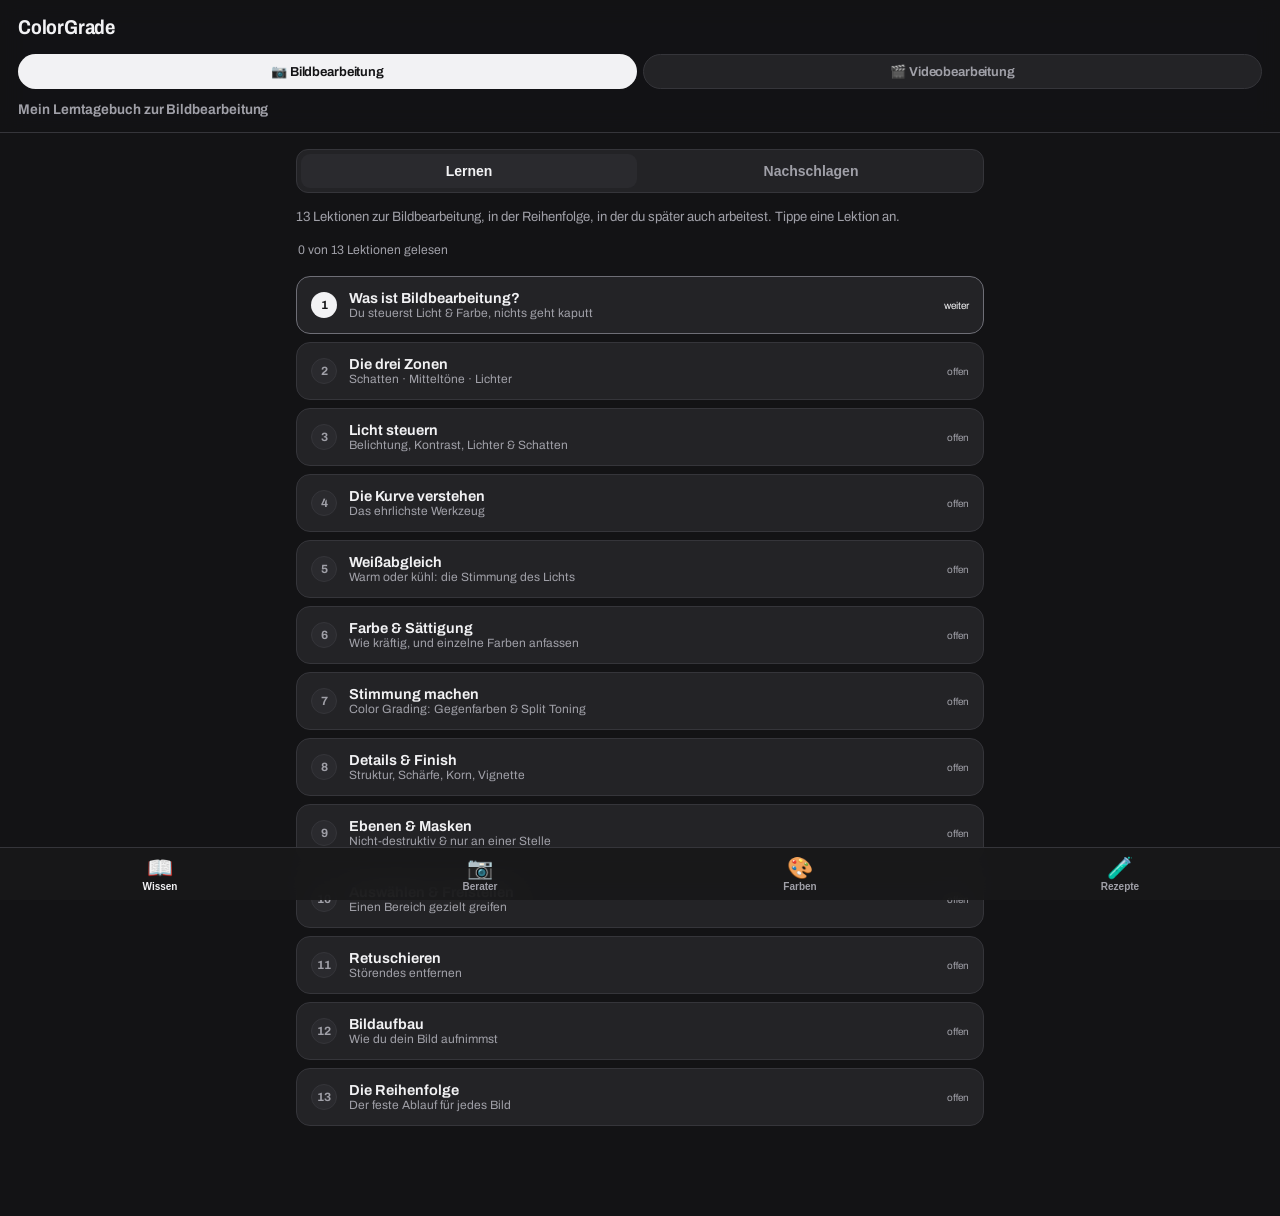
==== commit d09f0705: "v72: ColorGrade steht wieder allein, Portfolio ins eigene Repo Das Portfolio (Seiten, Bilder, Clips," ====
--- a/index.html
+++ b/index.html
@@ -3,96 +3,5805 @@
 <head>
   <meta charset="UTF-8" />
   <meta name="viewport" content="width=device-width, initial-scale=1, viewport-fit=cover" />
-  <title>Tobias Imhof · Portfolio</title>
-  <meta name="description" content="Portfolio von Tobias Imhof: Sportfotografie, Videografie und eigene Apps." />
+  <title>ColorGrade</title>
+  <meta name="description" content="Mein Lerntagebuch zu Bild, Video und Farbe, selbst gebaut als Web-App." />
   <!-- Link-Vorschau: Karte mit Bild, wenn der Link per Mail, Messenger oder Teams
        geteilt wird. Die Adressen muessen absolut sein, sonst findet der Dienst das Bild nicht. -->
   <meta property="og:type" content="website" />
   <meta property="og:locale" content="de_DE" />
   <meta property="og:site_name" content="Tobias Imhof" />
-  <meta property="og:title" content="Tobias Imhof · Portfolio" />
-  <meta property="og:description" content="Portfolio von Tobias Imhof: Sportfotografie, Videografie und eigene Apps." />
+  <meta property="og:title" content="ColorGrade · Tobias Imhof" />
+  <meta property="og:description" content="Mein Lerntagebuch zu Bild, Video und Farbe, selbst gebaut als Web-App." />
   <meta property="og:url" content="https://tobiasimhof.github.io/colorgrade/" />
-  <meta property="og:image" content="https://tobiasimhof.github.io/colorgrade/assets/og/start.jpg" />
+  <meta property="og:image" content="https://tobiasimhof.github.io/colorgrade/assets/og/app.jpg" />
   <meta property="og:image:width" content="1200" />
   <meta property="og:image:height" content="630" />
-  <meta property="og:image:alt" content="Weintrauben am Rebstock im Gegenlicht, schwarzweiß" />
+  <meta property="og:image:alt" content="Startansicht der App ColorGrade" />
   <meta name="twitter:card" content="summary_large_image" />
   <meta name="theme-color" content="#1c1c1e" />
-  <!-- Suchmaschinen aussen vor. Zum Auffindbarmachen diese Zeile loeschen. -->
-  <meta name="robots" content="noindex" />
   <link rel="manifest" href="manifest.webmanifest" />
   <link rel="icon" href="icons/favicon.svg" type="image/svg+xml" />
   <link rel="icon" href="icons/favicon-32.png" sizes="32x32" type="image/png" />
   <link rel="apple-touch-icon" href="icons/apple-touch-icon.png" />
-  <!-- Schrift vorladen: sonst findet der Browser sie erst, wenn das CSS geparst ist. -->
+  <!-- Schrift vorladen: sonst steht die App kurz in der Ersatzschrift. -->
   <link rel="preload" href="assets/fonts/archivo-wdth-latin.woff2" as="font" type="font/woff2" crossorigin />
-  <link rel="stylesheet" href="assets/style.css" />
+  <meta name="apple-mobile-web-app-capable" content="yes" />
+  <meta name="apple-mobile-web-app-status-bar-style" content="black-translucent" />
+  <meta name="apple-mobile-web-app-title" content="ColorGrade" />
+  <style>
+    /* Archivo seit v69, als Datei im Repo. Pflicht: die Spanne
+       font-stretch, sonst greift die Breite unten nicht. Die 165 SVG-Texte sind
+       mit dieser Schrift einzeln geprueft, alle passen in ihre Kaesten. */
+    @font-face {
+      font-family: 'Archivo';
+      src: url('assets/fonts/archivo-wdth-latin.woff2') format('woff2');
+      font-weight: 400 700;
+      font-stretch: 62% 125%;
+      font-style: normal;
+      font-display: swap;
+    }
+    :root {
+      --bg: #131315; --bg-elev: #1c1c1e; --bg-card: #232326; --bg-card-2: #2a2a2e;
+      --line: #35353a; --text: #f2f2f4; --muted: #a0a0a8;
+      --accent: #ff9f45; --accent-2: #ffd18a; --green: #7bd88f; --blue: #7ab8f5;
+      --radius: 16px;
+      --safe-b: env(safe-area-inset-bottom, 0px);
+      --safe-t: env(safe-area-inset-top, 0px);
+    }
+    * { box-sizing: border-box; -webkit-tap-highlight-color: transparent; }
+    html, body { margin: 0; padding: 0; }
+    body {
+      font-family: 'Archivo', -apple-system, BlinkMacSystemFont, "Segoe UI", Roboto, "Helvetica Neue", Arial, sans-serif;
+      font-stretch: 96%;
+      background: var(--bg); color: var(--text); line-height: 1.5;
+      -webkit-font-smoothing: antialiased;
+      padding-bottom: calc(74px + var(--safe-b));
+    }
+    header {
+      position: sticky; top: 0; z-index: 20;
+      background: rgba(19,19,21,.82);
+      backdrop-filter: saturate(140%) blur(12px); -webkit-backdrop-filter: saturate(140%) blur(12px);
+      border-bottom: 1px solid var(--line);
+      padding: calc(12px + var(--safe-t)) 18px 12px;
+    }
+    header h1 { margin: 0; font-size: 20px; font-weight: 700; letter-spacing: -.01em; font-stretch: 86%;
+      display: flex; align-items: center; gap: 9px; }
+    header p { margin: 10px 0 0; color: var(--accent-2); font-size: 14px;
+      font-weight: 650; letter-spacing: -.005em; }
+    .hdr-top { display: flex; align-items: center; gap: 10px; flex-wrap: wrap; }
+    /* Video-Grundlagen-Berater */
+    .vbg { background: var(--bg-card); border: 1px solid var(--line); border-radius: 14px; margin-bottom: 10px; }
+    .vbg > summary { list-style: none; cursor: pointer; padding: 13px 15px; font-size: 14px; font-weight: 650; color: var(--text); }
+    .vbg > summary::-webkit-details-marker { display: none; }
+    .vbg[open] > summary { border-bottom: 1px solid var(--line); color: var(--accent-2); }
+    .vbg-body { padding: 13px 15px 15px; }
+    .vbg-body > p { margin: 0 0 11px; font-size: 13.5px; line-height: 1.55; color: #dcdce0; }
+    .vbg-body > p:last-child { margin-bottom: 0; }
+    .vbg-body b { color: var(--text); }
+    .vbg-sizes { display: flex; flex-direction: column; gap: 6px; margin: 0 0 12px; }
+    .vbg-sizes > div { background: var(--bg-card-2); border: 1px solid var(--line); border-radius: 10px; padding: 8px 11px; font-size: 12.5px; color: var(--muted); }
+    .vbg-sizes b { color: var(--accent-2); }
+    .vbg-h { font-size: 11px; letter-spacing: .06em; text-transform: uppercase; font-weight: 700; color: var(--muted); margin: 4px 0 8px; }
+    .vbg-check { display: flex; flex-direction: column; gap: 7px; }
+    .vbg-item { display: flex; gap: 10px; align-items: flex-start; background: var(--bg-card-2);
+      border: 1px solid var(--line); border-radius: 10px; padding: 9px 11px; cursor: pointer; }
+    .vbg-item.done { border-color: rgba(123,216,143,.4); }
+    .vbg-item:active { transform: scale(.995); }
+    .vbg-box { flex: none; width: 20px; height: 20px; border-radius: 6px; border: 1.5px solid var(--line);
+      display: flex; align-items: center; justify-content: center; color: var(--green); font-weight: 700; font-size: 13px; margin-top: 1px; }
+    .vbg-item.done .vbg-box { border-color: var(--green); background: rgba(123,216,143,.14); }
+    .vbg-txt { font-size: 13px; color: #dcdce0; }
+    .vbg-txt b { display: block; color: var(--text); font-size: 13px; }
+    .vbg-txt span { display: block; font-size: 12px; color: var(--muted); margin-top: 1px; }
+    /* Modus-Umschalter (Bild / Video) direkt im Header */
+    .modeswitch { display: flex; gap: 6px; margin: 12px 0 0; }
+    .modebtn { flex: 1; background: var(--bg-card); border: 1px solid var(--line);
+      color: var(--muted); cursor: pointer; font-family: inherit; font-size: 13px;
+      font-weight: 650; padding: 9px 8px; border-radius: 999px; letter-spacing: -.01em;
+      display: flex; align-items: center; justify-content: center; gap: 6px; }
+    .modebtn.active { background: var(--accent); border-color: transparent; color: #201400; }
+    .modebtn:focus-visible { outline: 2px solid var(--accent); outline-offset: 2px; }
+    /* Phasen-Überschriften in der Video-Lektionsliste */
+    .vg-phase { font-size: 11px; letter-spacing: .08em; text-transform: uppercase;
+      color: var(--accent); font-weight: 700; margin: 18px 0 2px; padding-left: 2px; }
+    .vg-phase:first-child { margin-top: 2px; }
+
+    main { padding: 16px 16px 8px; max-width: 720px; margin: 0 auto; }
+    .tab-panel { display: none; animation: fade .2s ease; }
+    .tab-panel.active { display: block; }
+    @keyframes fade { from { opacity: 0; transform: translateY(4px);} to {opacity:1; transform:none;} }
+
+    .lead { color: var(--muted); font-size: 13.5px; margin: 0 0 14px; }
+    .lead b { color: var(--accent-2); font-weight: 650; }
+
+    .search { width: 100%; padding: 12px 14px; border-radius: 12px;
+      border: 1px solid var(--line); background: var(--bg-elev); color: var(--text);
+      font-size: 16px; margin-bottom: 14px; }
+    .search::placeholder { color: var(--muted); }
+
+    .row { display: flex; gap: 10px; align-items: center; flex-wrap: wrap; }
+    .btn { appearance: none; border: none; cursor: pointer; font-size: 15px; font-weight: 600;
+      padding: 11px 15px; border-radius: 12px; color: #201400; background: var(--accent); }
+    .btn.ghost { background: var(--bg-card); color: var(--text); border: 1px solid var(--line); }
+    .btn.small { padding: 7px 11px; font-size: 13px; }
+    .btn:active { transform: scale(.97); }
+    button:focus-visible, input:focus-visible, canvas:focus-visible {
+      outline: 2px solid var(--accent); outline-offset: 2px; }
+
+    .maxim { display: flex; gap: 10px; background: var(--bg-card); border: 1px solid var(--line);
+      border-radius: 14px; padding: 12px 14px; margin-bottom: 16px; font-size: 13px; }
+    .maxim .col { flex: 1; }
+    .maxim .k { font-weight: 700; color: var(--accent-2); display: block; }
+    .maxim .col.harm .k { color: var(--green); }
+
+    /* Bild-Berater */
+    .motif-grid { display: grid; grid-template-columns: repeat(2, 1fr); gap: 10px; margin-bottom: 18px; }
+    .motif { background: var(--bg-card); border: 1px solid var(--line); border-radius: 14px;
+      padding: 13px 12px; text-align: left; cursor: pointer; color: var(--text);
+      display: flex; align-items: center; gap: 10px; font-size: 13.5px; font-weight: 600; }
+    .motif .em { font-size: 22px; flex: none; }
+    .motif:active { transform: scale(.98); }
+    .motif.active { border-color: var(--accent); background: var(--bg-card-2); }
+    /* Video-Berater: Situations-Detail */
+    .vb-sec { font-size: 15px; font-weight: 700; color: var(--accent-2);
+      margin: 26px 0 10px; display: flex; gap: 8px; align-items: center; }
+    .vb-facts { display: grid; grid-template-columns: 1fr 1fr; gap: 1px;
+      background: var(--line); border: 1px solid var(--line); border-radius: 12px;
+      overflow: hidden; margin: 4px 0 6px; }
+    .vb-facts > div { background: var(--bg-card); padding: 10px 12px; }
+    .vb-facts .k { display: block; font-size: 10px; letter-spacing: .06em;
+      text-transform: uppercase; color: var(--muted); font-weight: 700; margin-bottom: 3px; }
+    .vb-facts .v { font-size: 13px; color: var(--text); font-weight: 600; line-height: 1.4; }
+    .vb-check { list-style: none; padding: 0; margin: 4px 0; }
+    .vb-check li { position: relative; padding-left: 26px; margin-bottom: 9px;
+      font-size: 14px; color: #dcdce0; }
+    .vb-check li b { color: var(--text); }
+    .vb-check li::before { content: "✓"; position: absolute; left: 3px; top: -1px;
+      color: var(--green); font-weight: 700; }
+    .vb-shoot { background: rgba(123,216,143,.09); border: 1px solid rgba(123,216,143,.3);
+      border-radius: 12px; padding: 14px 15px; margin: 20px 0 4px; }
+    .vb-shoot .h { display: block; font-size: 11px; letter-spacing: .07em;
+      text-transform: uppercase; font-weight: 700; margin-bottom: 6px; color: var(--green); }
+    .vb-shoot p { margin: 0; color: #dcdce0; font-size: 14px; }
+    .vb-shoot b { color: var(--green); }
+    .advice { background: var(--bg-card); border: 1px solid var(--line);
+      border-left: 3px solid var(--accent); border-radius: var(--radius); padding: 16px; }
+    .advice h3 { margin: 0 0 4px; font-size: 17px; display: flex; align-items: center; gap: 9px; }
+    .advice .sum { color: var(--muted); font-size: 13.5px; margin: 0 0 14px; }
+    h5.sec { margin: 18px 0 8px; font-size: 12px; letter-spacing: .05em; text-transform: uppercase;
+      color: var(--accent-2); display: flex; align-items: center; gap: 7px; }
+    h5.sec .n { background: var(--bg-card-2); border: 1px solid var(--line); border-radius: 6px;
+      padding: 1px 6px; font-size: 10.5px; color: var(--muted); letter-spacing: 0; }
+    h5.sec.key { color: var(--accent); }
+
+    .gradebox { border: 1px solid var(--line); border-radius: 14px; padding: 12px 14px;
+      background: var(--bg-card-2); margin-bottom: 10px; }
+    .gradebox.tension { border-left: 3px solid var(--accent); }
+    .gradebox.harmony { border-left: 3px solid var(--green); }
+    .gradebox .lbl { font-weight: 700; font-size: 11px; text-transform: uppercase;
+      letter-spacing: .04em; margin-bottom: 4px; }
+    .gradebox.tension .lbl { color: var(--accent-2); }
+    .gradebox.harmony .lbl { color: var(--green); }
+    .gradebox .txt { font-size: 13px; margin-bottom: 8px; }
+    .moves { display: flex; flex-direction: column; gap: 5px; }
+    .movehint { margin: 0 0 4px; font-size: 11.5px; color: var(--muted); font-style: italic; }
+    .move { font-size: 12.5px; color: var(--text); display: flex; gap: 7px; align-items: baseline; }
+    .move .ch { font-weight: 700; min-width: 38px; }
+    .move .ch.rot { color: #ff8b7a; } .move .ch.gruen { color: var(--green); }
+    .move .ch.blau { color: var(--blue); }
+    .duo { display: flex; gap: 6px; margin-top: 8px; }
+    .duo .d { flex: 1; height: 26px; border-radius: 7px; border: 1px solid var(--line);
+      display: flex; align-items: center; justify-content: center; font-size: 10px;
+      font-weight: 700; color: rgba(0,0,0,.55); }
+
+    .card { background: var(--bg-card); border: 1px solid var(--line);
+      border-radius: var(--radius); margin-bottom: 12px; overflow: hidden; }
+    .card-head { padding: 14px 16px; cursor: pointer; display: flex; align-items: center; gap: 12px; }
+    .card-head .txt { flex: 1; min-width: 0; }
+    .card-head h3 { margin: 0; font-size: 16px; font-weight: 650; }
+    .card-head .mood { margin: 2px 0 0; font-size: 12.5px; color: var(--muted); }
+    .chev { color: var(--muted); transition: transform .2s; flex: none; }
+    .card.open .chev { transform: rotate(90deg); }
+    .card-body { display: none; padding: 0 16px 16px; }
+    .card.open .card-body { display: block; }
+    .desc { color: var(--muted); font-size: 13.5px; margin: 0 0 12px; }
+    .merke { background: var(--bg-card-2); border-radius: 10px; padding: 10px 12px; font-size: 13px;
+      margin-top: 14px; border-left: 3px solid var(--accent-2); }
+    .merke b { color: var(--accent-2); }
+
+    ol.steps { margin: 0; padding: 0; list-style: none; counter-reset: s; }
+    ol.steps li { counter-increment: s; position: relative; padding: 10px 10px 10px 40px;
+      border-top: 1px solid var(--line); font-size: 14.5px; }
+    ol.steps li:first-child { border-top: none; }
+    ol.steps li:before { content: counter(s); position: absolute; left: 8px; top: 10px;
+      width: 22px; height: 22px; border-radius: 50%; background: var(--bg-card-2);
+      color: var(--accent-2); font-size: 12px; font-weight: 700;
+      display: flex; align-items: center; justify-content: center; }
+    ol.steps li b { color: var(--accent-2); font-weight: 650; }
+    ol.steps li .why { display: block; color: var(--muted); font-size: 12.5px; margin-top: 3px; }
+    .tags { display: flex; flex-wrap: wrap; gap: 6px; margin-top: 12px; }
+    .tag { font-size: 11.5px; color: var(--muted); background: var(--bg-card-2);
+      padding: 3px 9px; border-radius: 999px; border: 1px solid var(--line); }
+    .look-chips { display: flex; flex-wrap: wrap; gap: 8px; }
+    .look-chip { font-size: 13px; font-weight: 600; color: var(--accent-2);
+      background: var(--bg-card-2); border: 1px solid var(--line); border-radius: 999px;
+      padding: 7px 13px; cursor: pointer; }
+    .look-chip:active { transform: scale(.97); }
+    .card-foot { margin-top: 12px; display: flex; justify-content: flex-end; gap: 8px; }
+    .del { background: transparent; border: 1px solid var(--line); color: #ff8080;
+      border-radius: 10px; padding: 6px 12px; font-size: 13px; cursor: pointer; }
+    .empty { text-align: center; color: var(--muted); padding: 40px 20px; font-size: 14px; }
+
+    /* Farb-Helfer */
+    #wheelWrap { display: flex; justify-content: center; margin: 2px 0 6px; }
+    canvas#wheel { width: min(300px, 86vw, 52vh); height: min(300px, 86vw, 52vh);
+      touch-action: none; cursor: grab; }
+    canvas#wheel:active { cursor: grabbing; }
+    .wheelhint { text-align: center; color: var(--muted); font-size: 12px; margin-bottom: 14px; }
+    .colcards { display: grid; grid-template-columns: 1fr 1fr; gap: 10px; margin-bottom: 14px; }
+    .colcard { background: var(--bg-card); border: 1px solid var(--line); border-radius: 14px;
+      padding: 12px; }
+    .colcard.hi { border-top: 3px solid var(--accent-2); }
+    .colcard.sh { border-top: 3px solid var(--blue); }
+    .colcard .role { font-size: 11px; font-weight: 700; text-transform: uppercase;
+      letter-spacing: .04em; color: var(--muted); margin-bottom: 8px; }
+    .colcard .prev { height: 44px; border-radius: 10px; border: 1px solid var(--line); margin-bottom: 8px; }
+    .colcard .hexrow { display: flex; align-items: center; gap: 8px; margin-bottom: 10px; }
+    .colcard input[type=color] { width: 44px; height: 34px; border: 1px solid var(--line);
+      border-radius: 9px; background: var(--bg-elev); padding: 3px; cursor: pointer; flex: none; }
+    .colcard .hex { font-size: 12px; color: var(--muted); font-variant-numeric: tabular-nums; }
+    .sl { margin-bottom: 8px; }
+    .sl label { display: flex; justify-content: space-between; font-size: 11.5px;
+      color: var(--muted); margin-bottom: 3px; }
+    .sl input[type=range] { width: 100%; accent-color: var(--accent); }
+    .quickrow { display: flex; flex-wrap: wrap; gap: 7px; margin-bottom: 16px; }
+    .qbtn { font-size: 12.5px; font-weight: 600; background: var(--bg-card); color: var(--text);
+      border: 1px solid var(--line); border-radius: 999px; padding: 7px 12px; cursor: pointer; }
+    .qbtn:active { transform: scale(.97); }
+    .harmrow { display: flex; flex-wrap: wrap; gap: 8px; margin-bottom: 8px; }
+    .harmbtn { font-size: 13px; background: var(--bg-card); color: var(--text);
+      border: 1px solid var(--line); border-radius: 999px; padding: 7px 13px; cursor: pointer; }
+    .harmbtn.active { background: rgba(255,159,69,.16); border-color: var(--accent);
+      color: var(--accent-2); font-weight: 650; }
+    .harmbtn:active { transform: scale(.97); }
+    .palrow { display: flex; gap: 6px; margin: 8px 0 10px; }
+    .palchip { flex: 1; display: flex; flex-direction: column; align-items: center; gap: 4px; min-width: 0; }
+    .palchip .sw { width: 100%; height: 36px; border-radius: 8px; border: 1px solid rgba(255,255,255,.12); }
+    .palchip .hx { font-size: 9.5px; color: var(--muted); font-variant-numeric: tabular-nums; }
+    .lookh { margin: 12px 0 6px; font-size: 11px; text-transform: uppercase;
+      letter-spacing: .05em; color: var(--muted); }
+    .relbox { border: 1px solid var(--line); border-radius: 14px; padding: 14px;
+      background: var(--bg-card); margin-bottom: 14px; }
+    .relbox .top { display: flex; align-items: baseline; justify-content: space-between;
+      gap: 10px; margin-bottom: 6px; }
+    .relbox h4 { margin: 0; font-size: 15px; }
+    .relbox .deg { font-size: 12px; color: var(--muted); font-variant-numeric: tabular-nums; }
+    .relbox .kindbadge { display: inline-block; font-size: 10.5px; font-weight: 700;
+      border-radius: 6px; padding: 2px 7px; margin-left: 8px; }
+    .kindbadge.spannung { background: rgba(255,159,69,.18); color: var(--accent-2); }
+    .kindbadge.harmonie { background: rgba(123,216,143,.18); color: var(--green); }
+    .relbox p { margin: 0; font-size: 13.5px; color: var(--text); }
+    .relbox .wk { margin-top: 8px; font-size: 12.5px; color: var(--muted); }
+    .strip { height: 46px; border-radius: 12px; border: 1px solid var(--line);
+      margin: 10px 0 6px; }
+    .striplbl { display: flex; justify-content: space-between; font-size: 11px;
+      color: var(--muted); margin-bottom: 12px; }
+    .meaning { background: var(--bg-card); border: 1px solid var(--line); border-radius: 14px;
+      padding: 13px 14px; margin-bottom: 10px; }
+    .meaning .hd { display: flex; align-items: center; gap: 9px; margin-bottom: 8px; }
+    .meaning .sw { width: 26px; height: 26px; border-radius: 8px; border: 1px solid var(--line); flex: none; }
+    .meaning .hd h4 { margin: 0; font-size: 15px; }
+    .meaning .hd .role { font-size: 11px; color: var(--muted); margin-left: auto; }
+    .meaning .ln { font-size: 13px; margin-bottom: 6px; }
+    .meaning .ln b { color: var(--accent-2); }
+    .tipbox { background: var(--bg-card); border: 1px solid var(--line);
+      border-left: 3px solid var(--accent); border-radius: 12px; padding: 12px 14px;
+      font-size: 13.5px; margin-bottom: 12px; }
+    .tipbox.green { border-left-color: var(--green); }
+    .tipbox b { color: var(--accent-2); }
+    .tipbox.green b { color: var(--green); }
+    .zonesvg { width: 100%; max-width: 340px; display: block; margin: 6px auto 4px;
+      color: var(--muted); }
+    .zonecap { text-align: center; color: var(--muted); font-size: 11.5px; margin: 0 0 14px; }
+    .hintbox { background: var(--bg-card-2); border: 1px solid var(--line); border-radius: 12px;
+      padding: 11px 13px; font-size: 12.5px; color: var(--muted); margin-bottom: 12px; }
+    .hintbox b { color: var(--accent-2); }
+    .chgroup { margin-bottom: 14px; }
+    .chgroup h6 { margin: 0 0 2px; font-size: 13px; font-weight: 700;
+      display: flex; align-items: center; gap: 7px; }
+    .chgroup h6 .num { background: var(--bg-card-2); border: 1px solid var(--line);
+      border-radius: 6px; padding: 1px 7px; font-size: 11px; color: var(--muted); font-weight: 700; }
+    .chgroup h6.rgb { color: var(--text); }
+    .chgroup h6.rot { color: #ff8b7a; }
+    .chgroup h6.gruen { color: var(--green); }
+    .chgroup h6.blau { color: var(--blue); }
+    .gegen { display: grid; grid-template-columns: 1fr 1fr; gap: 6px; margin-top: 10px; }
+    .gegen .g { font-size: 12px; background: var(--bg-card-2); border: 1px solid var(--line);
+      border-radius: 9px; padding: 7px 10px; }
+    .gegen .g b { font-weight: 700; }
+    .effect { display: block; font-size: 12.5px; margin-top: 4px; color: var(--accent-2); }
+    .witem { display: flex; gap: 8px; align-items: flex-start; }
+    .witem .wtxt { flex: 1; min-width: 0; }
+    .xdel { background: none; border: none; color: var(--muted); cursor: pointer;
+      font-size: 15px; line-height: 1; padding: 2px 4px; border-radius: 6px; flex: none; }
+    .xdel:hover, .xdel:active { color: #ff8080; }
+    .grpdel { margin-top: 10px; background: none; border: 1px solid var(--line); color: #ff8080;
+      border-radius: 10px; padding: 6px 12px; font-size: 12.5px; cursor: pointer; }
+    .own { font-size: 10.5px; color: var(--green); background: rgba(123,216,143,.14);
+      border-radius: 5px; padding: 1px 6px; margin-left: 6px; font-weight: 700; }
+    #installBar { display: flex; align-items: center; gap: 12px;
+      background: var(--bg-card); border-bottom: 1px solid var(--line);
+      padding: 12px 16px; }
+    #installBar[hidden] { display: none; }
+    #installBar .ib-txt { flex: 1; min-width: 0; font-size: 13px; }
+    #installBar .ib-txt b { display: block; color: var(--accent-2); }
+    #installBar .ib-txt span { color: var(--muted); font-size: 12px; }
+    .seg { display: flex; gap: 6px; background: var(--bg-card); border: 1px solid var(--line);
+      border-radius: 12px; padding: 4px; margin-bottom: 14px; }
+    .segbtn { flex: 1; background: none; border: none; color: var(--muted); cursor: pointer;
+      font-size: 14px; font-weight: 650; padding: 9px 8px; border-radius: 9px; }
+    .segbtn.active { background: var(--bg-card-2); color: var(--accent); }
+    .dir .card-head h3 { font-size: 15px; }
+    .dir .goal { font-size: 12.5px; color: var(--muted); margin: 0 0 10px; }
+    .dir .when { font-size: 12.5px; margin: 10px 0 0; color: var(--green); }
+    .dir .extra { margin: 10px 0 0; padding: 0; list-style: none; }
+    .dir .extra li { font-size: 13px; padding: 5px 0 5px 16px; position: relative; }
+    .dir .extra li:before { content: '·'; position: absolute; left: 5px; color: var(--accent); font-weight: 700; }
+    .applybtn { margin-top: 12px; width: 100%; }
+    .info { color: var(--muted); font-size: 12.5px; margin: 4px 2px 16px; }
+
+    /* Wissen */
+    .witem { padding: 10px 0; border-top: 1px solid var(--line); font-size: 14px; }
+    .witem:first-child { border-top: none; padding-top: 2px; }
+    .witem b { color: var(--accent-2); font-weight: 650; }
+    .card-head .cnt { font-size: 11.5px; color: var(--muted); background: var(--bg-card-2);
+      border: 1px solid var(--line); border-radius: 999px; padding: 2px 9px; flex: none; }
+
+    /* Lernbereich (geführte Lektionen) */
+    .lk-list { display: flex; flex-direction: column; gap: 8px; margin-bottom: 8px; }
+    .lk-item { display: flex; align-items: center; gap: 12px; width: 100%; text-align: left;
+      padding: 13px 14px; background: var(--bg-card); border: 1px solid var(--line);
+      border-radius: 14px; cursor: pointer; color: var(--text); font-family: inherit; }
+    .lk-item:active { transform: scale(.995); }
+    .lk-item.current { border-color: var(--accent);
+      background: linear-gradient(180deg, rgba(255,159,69,.08), transparent); }
+    .lk-num { width: 26px; height: 26px; flex: none; border-radius: 50%; display: grid;
+      place-items: center; font-size: 12px; font-weight: 700; background: var(--bg-card-2);
+      color: var(--muted); border: 1px solid var(--line); }
+    .lk-item.done .lk-num { background: var(--green); color: #0c2413; border-color: transparent; }
+    .lk-item.current .lk-num { background: var(--accent); color: #201400; border-color: transparent; }
+    .lk-em { font-size: 19px; flex: none; }
+    .lk-txt { flex: 1; min-width: 0; }
+    .lk-txt b { display: block; font-size: 14.5px; font-weight: 650; }
+    .lk-txt span { display: block; font-size: 12px; color: var(--muted);
+      white-space: nowrap; overflow: hidden; text-overflow: ellipsis; }
+    .lk-tag { font-size: 10px; color: var(--muted); flex: none; }
+    .lk-item.current .lk-tag { color: var(--accent-2); }
+
+    .lk-back { background: none; border: 1px solid var(--line); color: var(--muted);
+      border-radius: 999px; padding: 7px 14px; font-size: 13px; font-weight: 600;
+      cursor: pointer; margin-bottom: 14px; }
+    .lk-eyebrow { font-size: 11px; letter-spacing: .09em; text-transform: uppercase;
+      color: var(--accent); font-weight: 700; margin: 0 0 6px; }
+    .lk-lesson h2 { margin: 0 0 12px; font-size: 24px; font-weight: 750;
+      letter-spacing: -.02em; text-wrap: balance; }
+    .lk-hook { font-size: 15px; color: #d9d9dd; margin: 0 0 20px; }
+    .lk-hook b { color: var(--text); }
+    .lk-lesson h4.lk-sub { font-size: 12px; letter-spacing: .05em; text-transform: uppercase;
+      color: var(--muted); margin: 24px 0 12px; font-weight: 700; }
+    .lk-lesson p { font-size: 14.5px; margin: 0 0 12px; color: #dcdce0; }
+    .lk-lesson p b { color: var(--text); font-weight: 650; }
+    .lk-lesson .lk-cross { color: var(--blue); font-size: 13.5px; }
+    .lk-lesson .lk-cross b { color: var(--blue); }
+    .lk-lesson figure { margin: 0 0 6px; }
+    .lk-lesson figure svg { display: block; width: 100%; height: auto; }
+    .lk-lesson figcaption { font-size: 12px; color: var(--muted); margin-top: 8px; line-height: 1.5; }
+    .lk-lesson figcaption b { color: var(--accent-2); }
+    .lk-thumbs { display: flex; gap: 10px; margin: 0 0 6px; }
+    .lk-thumb { flex: 1; text-align: center; }
+    .lk-thumb svg { width: 100%; height: auto; background: var(--bg-elev);
+      border: 1px solid var(--line); border-radius: 10px; }
+    .lk-thumb span { display: block; font-size: 12px; font-weight: 600; margin-top: 7px; color: #d9d9dd; }
+    .lk-merke, .lk-probier { border-radius: 12px; padding: 14px 15px; margin: 18px 0 4px; font-size: 14px; }
+    .lk-merke { background: rgba(255,159,69,.09); border: 1px solid rgba(255,159,69,.28); }
+    .lk-probier { background: rgba(122,184,245,.08); border: 1px solid rgba(122,184,245,.26); }
+    .lk-merke .h, .lk-probier .h { display: block; font-size: 11px; letter-spacing: .07em;
+      text-transform: uppercase; font-weight: 700; margin-bottom: 6px; }
+    .lk-merke .h { color: var(--accent-2); }
+    .lk-probier .h { color: var(--blue); }
+    .lk-merke p, .lk-probier p { margin: 0; color: #dcdce0; font-size: 14px; }
+    .lk-merke b { color: var(--accent-2); }
+    .lk-lesson details { margin: 20px 0 6px; border: 1px solid var(--line); border-radius: 12px;
+      background: var(--bg-elev); overflow: hidden; }
+    .lk-lesson summary { cursor: pointer; padding: 14px 15px; font-size: 13.5px; font-weight: 650;
+      list-style: none; display: flex; align-items: center; gap: 9px; }
+    .lk-lesson summary::-webkit-details-marker { display: none; }
+    .lk-lesson summary .chev { margin-left: auto; }
+    .lk-lesson details[open] summary .chev { transform: rotate(90deg); }
+    .lk-adv { padding: 0 15px 15px; }
+    .lk-adv p { font-size: 14px; margin: 0 0 10px; color: #dcdce0; }
+    .lk-adv .k { color: var(--accent-2); font-weight: 650; }
+    .lk-foot { display: flex; align-items: center; gap: 10px; margin-top: 22px; flex-wrap: wrap; }
+    .lk-read { appearance: none; border: none; cursor: pointer; font-size: 14px; font-weight: 650;
+      padding: 11px 15px; border-radius: 12px; background: var(--bg-card-2); color: var(--green);
+      box-shadow: inset 0 0 0 1px var(--line); }
+    .lk-read.on { background: var(--green); color: #0c2413; box-shadow: none; }
+    .lk-next { margin-left: auto; appearance: none; border: none; cursor: pointer; font-size: 14px;
+      font-weight: 650; padding: 11px 15px; border-radius: 12px; background: var(--accent); color: #201400; }
+    .lk-item:focus-visible, .lk-back:focus-visible, .lk-read:focus-visible,
+    .lk-next:focus-visible { outline: 2px solid var(--accent); outline-offset: 2px; }
+
+    /* SVG-Grafiken der Lektionen */
+    .s-grid { stroke: var(--line); stroke-width: 1; }
+    .s-axis { stroke: #54545c; stroke-width: 1.5; }
+    .s-diag { stroke: var(--muted); stroke-width: 1.6; stroke-dasharray: 5 5; fill: none; }
+    .s-curve { stroke: var(--accent); stroke-width: 3.5; fill: none; stroke-linecap: round; }
+    .s-pt { fill: var(--accent); }
+    .s-pt-o { fill: var(--bg-card); stroke: var(--accent); stroke-width: 2.5; }
+    .s-lbl { fill: var(--muted); font-size: 12px; }
+    .s-lbl-s { fill: #7c7c86; font-size: 10.5px; }
+    .s-tick { fill: var(--accent-2); font-size: 10.5px; font-weight: 600; }
+
+    /* Berater: Verstehen (Konzept-Aufschlüsselung) */
+    .bv-idee, .bv-fazit { border-radius: 12px; padding: 14px 15px; margin: 14px 0; }
+    .bv-idee { background: rgba(255,159,69,.09); border: 1px solid rgba(255,159,69,.28); }
+    .bv-fazit { background: rgba(123,216,143,.09); border: 1px solid rgba(123,216,143,.28); }
+    .bv-idee .h, .bv-fazit .h { display: block; font-size: 11px; letter-spacing: .07em;
+      text-transform: uppercase; font-weight: 700; margin-bottom: 6px; }
+    .bv-idee .h { color: var(--accent-2); }
+    .bv-fazit .h { color: var(--green); }
+    .bv-idee p, .bv-fazit p { margin: 0; font-size: 14px; color: #dcdce0; }
+    .bv-idee b { color: var(--accent-2); }
+    .bv-fig { margin: 6px 0 4px; }
+    .bv-fig svg { display: block; width: 100%; height: auto; }
+    .bv-fig figcaption { font-size: 12px; color: var(--muted); margin-top: 6px; text-align: center; }
+    .bv-steps { display: flex; flex-direction: column; gap: 8px; margin: 4px 0; }
+    .bv-step { display: flex; gap: 11px; background: var(--bg-card); border: 1px solid var(--line);
+      border-radius: 12px; padding: 12px 13px; }
+    .bv-ph { flex: none; align-self: flex-start; font-size: 10.5px; font-weight: 700;
+      text-transform: uppercase; letter-spacing: .04em; color: var(--accent-2);
+      background: var(--bg-card-2); border: 1px solid var(--line); border-radius: 999px; padding: 3px 9px; }
+    .bv-body { flex: 1; min-width: 0; font-size: 13.5px; color: #dcdce0; }
+    .bv-body b { color: var(--text); }
+    .bv-lek { display: inline-block; margin-top: 8px; font-size: 12px; font-weight: 650;
+      color: var(--blue); background: rgba(122,184,245,.1); border: 1px solid rgba(122,184,245,.28);
+      border-radius: 999px; padding: 4px 10px; cursor: pointer; }
+    .bv-lek:active { transform: scale(.98); }
+
+    /* Ziel-Ansicht (Berater · 0. Schritt: 3 Fragen → eine Empfehlung) */
+    .zv { display: flex; flex-direction: column; gap: 14px; }
+    .zv-kern { background: rgba(255,159,69,.12); border: 1px solid rgba(255,159,69,.34);
+      border-left: 3px solid var(--accent); border-radius: 12px; padding: 14px 15px; }
+    .zv-kern .eyebrow { display: block; font-size: 11px; letter-spacing: .07em;
+      text-transform: uppercase; font-weight: 700; color: var(--accent-2); margin-bottom: 6px; }
+    .zv-kern p { margin: 0; font-size: 15px; line-height: 1.5; color: var(--text); }
+    .zv-kern b { color: var(--accent-2); }
+    .zv-fragen { display: flex; flex-direction: column; gap: 8px; }
+    .zv-q { display: flex; gap: 11px; background: var(--bg-card); border: 1px solid var(--line);
+      border-radius: 12px; padding: 11px 13px; }
+    .zv-q .qn { flex: none; width: 22px; height: 22px; border-radius: 999px; font-size: 12px;
+      font-weight: 700; color: var(--accent-2); background: var(--bg-card-2); border: 1px solid var(--line);
+      display: flex; align-items: center; justify-content: center; }
+    .zv-q .qb { flex: 1; min-width: 0; font-size: 13.5px; color: #dcdce0; }
+    .zv-q .qb b { display: block; color: var(--text); font-size: 12.5px; margin-bottom: 2px; }
+    .zv-trenn-h { font-size: 11px; letter-spacing: .06em; text-transform: uppercase;
+      font-weight: 700; color: var(--muted); margin: 2px 0 -4px; }
+    .zv-trenn { display: grid; grid-template-columns: repeat(auto-fit, minmax(140px, 1fr)); gap: 10px; }
+    .zv-ax { background: var(--bg-card); border: 1px solid var(--line); border-radius: 12px; padding: 11px 12px; }
+    .zv-ax .axh { display: block; font-size: 12px; font-weight: 700; color: var(--green); margin-bottom: 4px; }
+    .zv-ax p { margin: 0; font-size: 12.5px; line-height: 1.45; color: #dcdce0; }
+
+    /* Look-Modell: 3 Achsen pro Rezept */
+    .la { background: var(--bg-card-2); border: 1px solid var(--line); border-radius: 12px;
+      padding: 12px 13px; margin: 4px 0 13px; }
+    .la-h { font-size: 11px; letter-spacing: .06em; text-transform: uppercase;
+      font-weight: 700; color: var(--muted); margin-bottom: 10px; }
+    .la-row { margin: 11px 0; }
+    .la-lbl { display: block; font-size: 12px; font-weight: 650; color: var(--text); margin-bottom: 5px; }
+    .la-track { display: flex; align-items: center; gap: 8px; }
+    .la-lo, .la-hi { flex: none; font-size: 10.5px; color: var(--muted); width: 50px; }
+    .la-hi { text-align: right; }
+    .la-bar { position: relative; flex: 1; height: 4px; border-radius: 999px; min-width: 40px;
+      background: linear-gradient(90deg, var(--line), var(--accent)); }
+    .la-dot { position: absolute; top: 50%; width: 13px; height: 13px; border-radius: 999px;
+      background: var(--accent); border: 2px solid var(--bg-card); transform: translate(-50%,-50%);
+      box-shadow: 0 1px 3px rgba(0,0,0,.4); }
+    .la-formel { margin-top: 11px; padding-top: 10px; border-top: 1px solid var(--line);
+      font-size: 12.5px; line-height: 1.45; color: #dcdce0; }
+    .la-formel b { color: var(--accent-2); }
+
+    /* Look-Modell: Konzept-Kopf über der Rezepte-Liste */
+    .look-intro { background: var(--bg-card); border: 1px solid var(--line); border-radius: 14px; margin-bottom: 14px; }
+    .look-intro > summary { list-style: none; cursor: pointer; padding: 13px 15px; font-size: 14px; color: var(--text); }
+    .look-intro > summary::-webkit-details-marker { display: none; }
+    .look-intro > summary b { color: var(--accent-2); }
+    .look-intro[open] > summary { border-bottom: 1px solid var(--line); }
+    .li-body { padding: 13px 15px 15px; }
+    .li-body > p { margin: 0 0 12px; font-size: 13.5px; line-height: 1.5; color: #dcdce0; }
+    .li-axes { display: flex; flex-direction: column; gap: 8px; margin-bottom: 15px; }
+    .li-ax { background: var(--bg-card-2); border: 1px solid var(--line); border-radius: 10px; padding: 9px 11px; }
+    .li-ax b { color: var(--accent-2); font-size: 13px; }
+    .li-ax em { color: var(--text); font-style: normal; font-size: 12.5px; font-weight: 600; }
+    .li-ax span { display: block; font-size: 12.5px; color: var(--muted); margin-top: 2px; }
+    .li-h { font-size: 11px; letter-spacing: .06em; text-transform: uppercase; font-weight: 700; color: var(--muted); margin: 4px 0 8px; }
+    .li-connect { margin: 0 0 15px; font-size: 13px; line-height: 1.5; color: #dcdce0; }
+    .li-look { background: var(--bg-card-2); border: 1px solid var(--line); border-radius: 12px; padding: 11px 12px; margin-bottom: 10px; }
+    .li-look-h { display: flex; align-items: baseline; gap: 8px; margin-bottom: 6px; flex-wrap: wrap; }
+    .li-look-h b { color: var(--accent-2); font-size: 14px; }
+    .li-look-h span { font-size: 12px; color: var(--muted); }
+    .li-look-f { margin: 8px 0 0; font-size: 12px; line-height: 1.45; color: var(--muted); }
+    .li-note { background: rgba(255,159,69,.10); border: 1px solid rgba(255,159,69,.28);
+      border-radius: 10px; padding: 10px 12px; font-size: 12.5px; line-height: 1.5; color: #dcdce0; }
+    .li-note b { color: var(--accent-2); }
+
+    /* Einklappbare Alternativen (Berater-Grading, Farbrad-Nebenkanäle) */
+    .grade-alt, .opt-steps { margin: 6px 0 4px; }
+    .grade-alt > summary, .opt-steps > summary { cursor: pointer; list-style: none;
+      font-size: 12.5px; font-weight: 650; color: var(--blue);
+      background: rgba(122,184,245,.1); border: 1px solid rgba(122,184,245,.28);
+      border-radius: 999px; padding: 6px 12px; display: inline-block; }
+    .grade-alt > summary::-webkit-details-marker, .opt-steps > summary::-webkit-details-marker { display: none; }
+    .grade-alt[open] > summary, .opt-steps[open] > summary { margin-bottom: 8px; }
+    .curve-legend { margin-top: 9px; padding-top: 9px; border-top: 1px solid var(--line);
+      font-size: 12.5px; line-height: 1.5; color: #dcdce0; }
+
+    /* Farblehre-Grafiken */
+    .fl-mix { display: flex; gap: 12px; }
+    .fl-mix > div { flex: 1; text-align: center; }
+    .fl-mix svg { width: 100%; max-width: 150px; height: auto; }
+    .fl-mix span { display: block; font-size: 11.5px; color: var(--muted); margin-top: 6px; }
+    .mix-screen circle { mix-blend-mode: screen; }
+    .mix-mult circle { mix-blend-mode: multiply; }
+    .fl-harm { display: grid; grid-template-columns: repeat(auto-fit, minmax(92px, 1fr)); gap: 10px; }
+    .fl-harm .cell { background: var(--bg-elev); border: 1px solid var(--line); border-radius: 10px;
+      padding: 10px 6px; text-align: center; }
+    .fl-harm .cell svg { width: 100%; max-width: 92px; height: auto; }
+    .fl-harm .cell span { display: block; font-size: 11.5px; font-weight: 600; margin-top: 6px; color: #d9d9dd; }
+    .fl-swatches { display: flex; flex-direction: column; gap: 8px; }
+    .fl-sw { display: flex; gap: 12px; align-items: center; background: var(--bg-card);
+      border: 1px solid var(--line); border-radius: 12px; padding: 10px 12px; }
+    .fl-sw .chip { width: 34px; height: 34px; border-radius: 8px; flex: none; border: 1px solid rgba(255,255,255,.12); }
+    .fl-sw div { font-size: 13px; color: #dcdce0; }
+    .fl-sw b { color: var(--text); }
+    .fl-bar { display: flex; height: 46px; border-radius: 10px; overflow: hidden; border: 1px solid var(--line); }
+    .fl-bar span { display: flex; align-items: center; justify-content: center; font-size: 11px;
+      font-weight: 700; color: rgba(0,0,0,.72); padding: 0 4px; text-align: center; }
+    .fl-bar .a { background: var(--blue); } .fl-bar .b { background: var(--accent-2); } .fl-bar .c { background: var(--accent); }
+
+    /* Meine Rezepte / Tipps */
+    .note-form textarea { width: 100%; min-height: 76px; resize: vertical; padding: 12px 14px;
+      font-size: 15px; border-radius: 12px; border: 1px solid var(--line);
+      background: var(--bg-elev); color: var(--text); font-family: inherit; margin-bottom: 8px; }
+    .note-form input.tagin { width: 100%; padding: 10px 14px; font-size: 15px; border-radius: 12px;
+      border: 1px solid var(--line); background: var(--bg-elev); color: var(--text); margin-bottom: 8px; }
+    .note { background: var(--bg-card); border: 1px solid var(--line); border-radius: 14px;
+      padding: 13px 15px; margin-bottom: 10px; }
+    .note p { margin: 0 0 8px; font-size: 14.5px; white-space: pre-wrap; }
+    .note .meta { display: flex; align-items: center; justify-content: space-between; gap: 8px; }
+    .note .when { font-size: 11.5px; color: var(--muted); }
+
+    /* Nur die untere Leiste, nicht jedes nav: seit dem Portfolio steht auch im
+       Kopf eine Navigation, die sonst diese feste Positionierung erben wuerde. */
+    body > nav { position: fixed; left: 0; right: 0; bottom: 0; z-index: 30;
+      display: flex; background: rgba(24,24,26,.92);
+      backdrop-filter: blur(14px); -webkit-backdrop-filter: blur(14px);
+      border-top: 1px solid var(--line); padding-bottom: var(--safe-b); }
+    body > nav button { flex: 1; background: none; border: none; color: var(--muted); cursor: pointer;
+      padding: 9px 2px 8px; font-size: 10px; display: flex; flex-direction: column;
+      align-items: center; gap: 3px; font-weight: 600; }
+    body > nav button .ic { font-size: 21px; line-height: 1; }
+    body > nav button.active { color: var(--accent); }
+    body > nav button[hidden] { display: none; }
+
+    dialog { border: none; background: transparent; padding: 0; }
+    dialog::backdrop { background: rgba(0,0,0,.6); backdrop-filter: blur(2px); }
+    .sheet { background: var(--bg-elev); border: 1px solid var(--line); border-radius: 18px;
+      padding: 18px; width: min(92vw, 460px); max-height: 86vh; overflow-y: auto; }
+    .sheet h3 { margin: 0 0 4px; }
+    .sheet .hint { color: var(--muted); font-size: 12.5px; margin: 0 0 14px; }
+    .sheet label.fl { display: block; font-size: 11.5px; color: var(--muted); margin-bottom: 4px; }
+    .sheet input, .sheet textarea { width: 100%; padding: 11px 13px; font-size: 15px;
+      border-radius: 11px; border: 1px solid var(--line); background: var(--bg-card);
+      color: var(--text); font-family: inherit; margin-bottom: 10px; }
+    .sheet .step-in { display: flex; gap: 8px; }
+    .sheet .step-in input:first-child { flex: 0 0 40%; }
+    .sheet .sheet-foot { display: flex; justify-content: space-between; gap: 8px; margin-top: 6px; }
+    @media (prefers-reduced-motion: reduce) { * { animation: none !important; transition: none !important; } }
+
+    /* Bedienelemente ohne Orange (v69), wie im Portfolio: Wo man gerade ist,
+       zeigt jetzt Weiss statt Orange. In den Grafiken und Lektionen bleibt die
+       Farbe, dort ist sie Inhalt (Kurven, Farbkreis, Hauttoene). */
+    header p { color: var(--muted); }
+    .modebtn.active { background: var(--text); color: #131315; }
+    .modebtn:focus-visible { outline-color: var(--text); }
+    .segbtn.active { color: var(--text); }
+    .lk-item.current { border-color: #6e6e76; background: var(--bg-card); }
+    .lk-item.current .lk-num { background: var(--text); color: #131315; }
+    .lk-item.current .lk-tag { color: var(--text); }
+    body > nav button.active { color: var(--text); }
+
+    /* Etiketten ohne Versalien (v71), wie im Portfolio seit v68: Graue
+       Grossbuchstaben mit Sperrung sind Dashboard-Optik. Normal gesetzt, dafuer
+       eine Spur groesser, damit sie als Ueberschrift lesbar bleiben. Farben
+       bleiben, wie sie sind. Zwischenueberschriften: */
+    .lk-lesson h4.lk-sub, h5.sec, .vg-phase, .lk-eyebrow {
+      text-transform: none; letter-spacing: normal; font-size: 15px; font-weight: 650; }
+    /* Kleine Etiketten in Kaesten ("Merke", "Probier's", "Empfehlung ..."): */
+    .vbg-h, .vb-shoot .h, .gradebox .lbl, .colcard .role, .lookh,
+    .lk-merke .h, .lk-probier .h, .bv-idee .h, .bv-fazit .h, .zv-kern .eyebrow,
+    .zv-trenn-h, .la-h, .li-h {
+      text-transform: none; letter-spacing: normal; font-size: 13px; font-weight: 650; }
+    .vb-facts .k { text-transform: none; letter-spacing: normal; font-size: 12px; }
+    .bv-ph { text-transform: none; letter-spacing: normal; font-size: 11.5px; }
+    /* Zwei Reste Orange an Bedienelementen, beim Durchsehen gefunden: der
+       Weiter-Knopf und die Phasen-Ueberschriften. Weiss wie der Modus-Umschalter. */
+    .btn:not(.ghost) { background: var(--text); color: #131315; }
+    .lk-next { background: var(--text); color: #131315; }
+    .lk-next:focus-visible { outline-color: var(--text); }
+    .vg-phase { color: var(--text); }
+    .lk-eyebrow { color: var(--muted); }
+  </style>
 </head>
 <body>
-
-  <header class="site-hd">
-    <div class="hd-in">
-      <a class="brand" href="index.html">ColorGrade</a>
-      <nav class="site-nav" aria-label="Bereiche">
-        <a href="fotografie.html">Fotografie</a>
-        <a href="video.html">Videografie</a>
-        <a href="app/index.html">Apps</a>
-      </nav>
+  <header>
+    <div class="hdr-top">
+      <h1>ColorGrade</h1>
     </div>
+    <div class="modeswitch" id="modeSwitch" role="tablist" aria-label="Bereich wählen">
+      <button class="modebtn active" data-mode="foto" role="tab">📷 Bildbearbeitung</button>
+      <button class="modebtn" data-mode="video" role="tab">🎬 Videobearbeitung</button>
+    </div>
+    <p id="modeSub">Mein Lerntagebuch zur Bildbearbeitung</p>
   </header>
 
-  <main class="wrap">
-
-    <section class="hero">
-      <div class="hero-txt">
-        <h1>Tobias Imhof</h1>
-        <p>Sportfotografie für das Portal FuPa, erste eigene Videoarbeiten, eine selbst gebaute App.</p>
+  <div id="installBar" hidden>
+    <div class="ib-txt"><b>ColorGrade als App installieren</b><span>Eigenes Icon, Vollbild ohne Adressleiste, offline nutzbar.</span></div>
+    <button class="btn small" id="installBtn">Installieren</button>
+    <button class="xdel" id="installClose" title="Ausblenden">✕</button>
+  </div>
+
+  <main>
+    <section id="tab-berater" class="tab-panel">
+      <p class="lead">Zehn häufige Motive, jedes in vier Ebenen: Ziel, Aufnehmen, Verstehen und der fertige Ablauf. Tippe ein Motiv an.</p>
+      <div class="maxim">
+        <div class="col"><span class="k">Gegenfarbe rein</span> = Spannung</div>
+        <div class="col harm"><span class="k">Gleiche Farbe rein</span> = Harmonie</div>
       </div>
-      <!-- Standbild aus dem Rheinhessen-Clip: Der erste Eindruck soll Bild UND Ton
-           sagen. Kein Mensch im Bild, also auch keine Verwechslung mit dem Bewerber.
-           Die Aufnahmen sind von Pixabay, deshalb steht die Quelle direkt darunter:
-           Fremdes Material wird auf der Seite immer benannt. -->
-      <figure class="hero-img">
-        <img src="assets/img/rheinhessen-trauben.webp"
-             width="576" height="720" fetchpriority="high"
-             alt="Weintrauben am Rebstock im Gegenlicht, schwarzweiß" />
-        <figcaption>Standbild aus „Rheinhessen“ · Aufnahmen: Pixabay</figcaption>
-      </figure>
+      <div class="motif-grid" id="motifGrid"></div>
+      <div id="adviceBox"></div>
     </section>
 
-    <nav class="tiles" aria-label="Bereiche">
-
-      <a class="tile" href="fotografie.html">
-        <span class="tn">Fotografie</span>
-        <span class="td">Sport, Licht und der richtige Moment</span>
-      </a>
-
-      <a class="tile" href="video.html">
-        <span class="tn">Videografie</span>
-        <span class="td">Clips, Schnitt und Grading</span>
-      </a>
-
-      <a class="tile wide" href="app/index.html">
-        <span class="tn">Apps</span>
-        <span class="td">ColorGrade, mein Lerntagebuch als App</span>
-      </a>
-
-    </nav>
+    <section id="tab-rezepte" class="tab-panel">
+      <p class="lead">17 fertige Bild-Looks mit allen Schritten und einer Begründung dazu. Eigene Rezepte kannst du selbst anlegen.</p>
+      <details class="look-intro" open>
+        <summary><b>Jeder Look = 3 Regler</b> · so baust du einen Stil auf oder liest ihn ab</summary>
+        <div class="li-body">
+          <p>Ein Look entsteht nicht zufällig: er ist die Einstellung von <b>drei Reglern</b>. Dreh an den dreien, und du baust jeden Stil selbst. Umgekehrt kannst du jeden fertigen Look „auslesen": Wo steht er auf den drei Reglern?</p>
+          <div class="li-axes">
+            <div class="li-ax"><b>1 · Farbverhältnis</b> : <em>die Grundstimmung</em><span>Harmonie (Farben nah beieinander) = ruhig &amp; stimmig ↔ Spannung (Komplementär, z. B. Orange ↔ Blau) = das Motiv springt heraus.</span></div>
+            <div class="li-ax"><b>2 · Kontrast</b> : <em>die Härte</em><span>flach = weich, verträumt, „faded" ↔ knackig = dramatisch, tiefe Schatten.</span></div>
+            <div class="li-ax"><b>3 · Sättigung</b> : <em>die Lautstärke der Farben</em><span>dezent = edel, zurückhaltend ↔ kräftig = poppig, plakativ.</span></div>
+          </div>
+          <p class="li-connect">Die drei zusammen ergeben den Look, und sie sind unabhängig: dieselbe Farbwahl wirkt mit <b>flachem</b> Kontrast verträumt, mit <b>knackigem</b> Kontrast dramatisch. Deshalb legst du am besten alle drei bewusst fest.</p>
+          <div class="li-h">Und so sind unsere 3 Looks eingestellt</div>
+          <div id="lookModel"></div>
+          <div class="li-note"><b>Zwei getrennte Achsen:</b> warm/kühl (Grundstimmung) und Harmonie/Spannung (Farbverhältnis) sind <b>nicht</b> dasselbe. Ein Bild kann warm <i>und</i> spannungsvoll sein.</div>
+        </div>
+      </details>
+      <input class="search" id="searchRez" placeholder="Look suchen … (z. B. 70er, Teal, Wald)" />
+      <div class="row" style="margin-bottom:14px">
+        <button class="btn" id="addRezBtn">+ Eigenes Rezept</button>
+      </div>
+      <div id="rezList"></div>
+    </section>
+
+    <section id="tab-farbe" class="tab-panel">
+      <div class="seg" id="farbSeg" role="tablist">
+        <button class="segbtn active" data-fview="lehre" role="tab">Farblehre</button>
+        <button class="segbtn" data-fview="rad" role="tab">Farbrad</button>
+      </div>
+
+      <!-- ============ FARBLEHRE (lernen) ============ -->
+      <div id="fview-lehre">
+        <div id="flList">
+          <p class="lead">Acht Lektionen zur Farbtheorie, vom Farbkreis bis zur Anwendung im eigenen Bild. Tippe eine Lektion an.</p>
+          <p class="info" id="flProg"></p>
+          <div class="lk-list" id="flListItems"></div>
+        </div>
+
+        <div id="flLesson" hidden>
+          <button class="lk-back" id="flBack">← Alle Lektionen</button>
+
+          <!-- FL1 -->
+          <article class="lk-lesson" data-fl="1" data-em="🔦" data-title="Was ist Farbe?" data-sub="Licht, das dein Auge deutet" hidden>
+            <p class="lk-eyebrow">Lektion 1 · Grundlagen</p>
+            <h2>Was ist Farbe?</h2>
+            <p class="lk-hook">Farbe ist nichts, was „an den Dingen klebt". Farbe ist <b>Licht</b>, und wie dein Auge und Gehirn es deuten. Fürs Bearbeiten zählt eine Unterscheidung: Bildschirm-Farbe entsteht anders als Druck-Farbe.</p>
+            <h4 class="lk-sub">Zwei Arten zu mischen</h4>
+            <figure>
+              <div class="fl-mix">
+                <div>
+                  <svg viewBox="0 0 120 120" role="img" aria-label="Additive Lichtmischung: Rot, Grün, Blau ergeben Weiß">
+                    <rect x="0" y="0" width="120" height="120" rx="10" fill="#0a0a0b"/>
+                    <g class="mix-screen"><circle cx="60" cy="45" r="30" fill="#ff0000"/><circle cx="45" cy="72" r="30" fill="#00ff00"/><circle cx="75" cy="72" r="30" fill="#0000ff"/></g>
+                  </svg>
+                  <span>Licht (RGB): addiert sich zu Weiß</span>
+                </div>
+                <div>
+                  <svg viewBox="0 0 120 120" role="img" aria-label="Subtraktive Farbmischung: Cyan, Magenta, Gelb ergeben Schwarz">
+                    <rect x="0" y="0" width="120" height="120" rx="10" fill="#f2f2f4"/>
+                    <g class="mix-mult"><circle cx="60" cy="45" r="30" fill="#00ffff"/><circle cx="45" cy="72" r="30" fill="#ff00ff"/><circle cx="75" cy="72" r="30" fill="#ffff00"/></g>
+                  </svg>
+                  <span>Farbe (CMY): schluckt Licht zu Schwarz</span>
+                </div>
+              </div>
+              <figcaption><b>Licht (RGB)</b> mischt additiv: Rot, Grün und Blau addieren sich: alle zusammen ergeben Weiß (jeder Bildschirm). <b>Farbe (CMY)</b> mischt subtraktiv: Cyan, Magenta, Gelb schlucken Licht, zusammen (fast) Schwarz (Druck).</figcaption>
+            </figure>
+            <p>Für dich am Bildschirm zählt das <b>Licht-Modell</b>: Deine App denkt in Rot, Grün und Blau. Deshalb ist die Gegenfarbe von Blau nicht Orange wie im Malkasten, sondern <b>Gelb</b>, und „Teal &amp; Orange" funktioniert, weil Blau und Gelb/Orange sich gegenüberliegen.</p>
+            <div class="lk-merke"><span class="h">Merke</span><p>Farbe = Licht, das dein Auge deutet. Am Bildschirm mischt sich Licht additiv (RGB → Weiß). Die Gegenfarben sind Rot↔Cyan, Grün↔Magenta, Blau↔Gelb.</p></div>
+            <div class="lk-probier"><span class="h">Probier's aus</span><p>Schau ein Foto ganz nah am Bildschirm an (Zoom/Lupe). Du siehst winzige rote, grüne und blaue Punkte. Aus nur diesen drei Lichtfarben entsteht jede Farbe, die du siehst.</p></div>
+            <details><summary>Für Fortgeschrittene: RGB, CMYK &amp; der Malkasten <span class="chev">▶</span></summary>
+              <div class="lk-adv">
+                <p><span class="k">RGB</span> (Rot-Grün-Blau) ist das Licht-Modell für Bildschirm und Kamera. <span class="k">CMYK</span> (Cyan-Magenta-Gelb-Schwarz) ist das Druck-Modell. Der klassische <span class="k">Malkasten</span> nutzt Rot-Gelb-Blau (RYB). Dort ist die Gegenfarbe von Blau Orange.</p>
+                <p>Alle drei sind „richtig", nur für verschiedene Medien. Für die Bildbearbeitung gilt RGB, deshalb bauen die Lektionen darauf auf.</p>
+              </div>
+            </details>
+            <div class="lk-foot"><button class="lk-read">Als gelesen markieren</button><button class="lk-next" data-fl-next="2">Weiter: Der Farbkreis →</button></div>
+          </article>
+
+          <!-- FL2 -->
+          <article class="lk-lesson" data-fl="2" data-em="🎡" data-title="Der Farbkreis" data-sub="Primär, Sekundär, Tertiär" hidden>
+            <p class="lk-eyebrow">Lektion 2 · Grundlagen</p>
+            <h2>Der Farbkreis</h2>
+            <p class="lk-hook">Der Farbkreis ist die <b>Landkarte aller Farbtöne</b>. Er biegt das Spektrum zum Kreis, sodass benachbarte Farben verwandt sind und gegenüberliegende sich maximal unterscheiden. Genau dieser Kreis steckt hinter dem Farbrad deiner App.</p>
+            <figure>
+              <svg viewBox="0 0 200 200" role="img" aria-label="Farbkreis mit Primär- und Sekundärfarben">
+                <circle cx="100" cy="100" r="72" fill="none" stroke="var(--line)"/>
+                <circle cx="100" cy="28" r="9" fill="#ff3b3b"/><circle cx="136" cy="37.6" r="6.5" fill="#ff8c1a"/>
+                <circle cx="162.4" cy="64" r="9" fill="#ffe000"/><circle cx="172" cy="100" r="6.5" fill="#9be01a"/>
+                <circle cx="162.4" cy="136" r="9" fill="#2fd44f"/><circle cx="136" cy="162.4" r="6.5" fill="#1ad48c"/>
+                <circle cx="100" cy="172" r="9" fill="#1ad4d4"/><circle cx="64" cy="162.4" r="6.5" fill="#1a9bff"/>
+                <circle cx="37.6" cy="136" r="9" fill="#3b5bff"/><circle cx="28" cy="100" r="6.5" fill="#8c3bff"/>
+                <circle cx="37.6" cy="64" r="9" fill="#ff3bd4"/><circle cx="64" cy="37.6" r="6.5" fill="#ff3b8c"/>
+                <text class="s-lbl-s" x="100" y="16" text-anchor="middle">Rot</text>
+                <text class="s-lbl-s" x="184" y="142" text-anchor="middle">Grün</text>
+                <text class="s-lbl-s" x="16" y="142" text-anchor="middle">Blau</text>
+              </svg>
+              <figcaption><b>Primärfarben</b> (Rot, Grün, Blau: die großen Punkte) sind die Grundfarben des Lichts. Je zwei gemischt ergeben die <b>Sekundärfarben</b> (Cyan, Magenta, Gelb). Dazwischen liegen die <b>Tertiärfarben</b> (Orange, Türkis …).</figcaption>
+            </figure>
+            <p>Warum als Kreis? Weil so das Wichtigste sofort ablesbar ist: <b>benachbart</b> = verwandt und harmonisch, <b>gegenüber</b> = größter Kontrast (die Gegenfarbe). Diese zwei Beziehungen sind die Grundlage für alles Grading.</p>
+            <div class="lk-merke"><span class="h">Merke</span><p>Primär: Rot · Grün · Blau. Sekundär: Cyan · Magenta · Gelb. <b>Nachbarn harmonieren, Gegenüber ist der stärkste Kontrast.</b></p></div>
+            <div class="lk-probier"><span class="h">Probier's aus</span><p>Wechsle ins Farbrad und dreh einen Punkt einmal ganz herum. Beobachte, wie die Farbe durch Rot → Gelb → Grün → Cyan → Blau → Magenta wandert, das ist der Farbkreis.</p></div>
+            <button class="btn ghost small" data-goto-rad style="margin:2px 0 6px">Zum Farbrad</button>
+            <details><summary>Für Fortgeschrittene: warum diese Reihenfolge? <span class="chev">▶</span></summary>
+              <div class="lk-adv">
+                <p>Die Reihenfolge folgt der <span class="k">Wellenlänge</span> des Lichts: Rot ist langwellig, Blau/Violett kurzwellig. <span class="k">Magenta</span> gibt es im Spektrum gar nicht: es ist eine Mischung aus Rot und Blau und schließt den Kreis zwischen den beiden Enden.</p>
+              </div>
+            </details>
+            <div class="lk-foot"><button class="lk-read">Als gelesen markieren</button><button class="lk-next" data-fl-next="3">Weiter: Die drei Eigenschaften →</button></div>
+          </article>
+
+          <!-- FL3 -->
+          <article class="lk-lesson" data-fl="3" data-em="🎛️" data-title="Die drei Eigenschaften" data-sub="Farbton · Sättigung · Helligkeit" hidden>
+            <p class="lk-eyebrow">Lektion 3 · Grundlagen</p>
+            <h2>Die drei Eigenschaften</h2>
+            <p class="lk-hook">Jede Farbe lässt sich mit drei Reglern vollständig beschreiben, und genau die steuerst du am Farbrad: <b>Farbton, Sättigung, Helligkeit</b> (kurz HSL).</p>
+            <figure>
+              <svg viewBox="0 0 400 150" role="img" aria-label="Farbton, Sättigung und Helligkeit als drei Streifen">
+                <defs>
+                  <linearGradient id="flHue" x1="0" y1="0" x2="1" y2="0"><stop offset="0" stop-color="#ff3b3b"/><stop offset=".16" stop-color="#ffe000"/><stop offset=".33" stop-color="#2fd44f"/><stop offset=".5" stop-color="#1ad4d4"/><stop offset=".66" stop-color="#3b5bff"/><stop offset=".83" stop-color="#ff3bd4"/><stop offset="1" stop-color="#ff3b3b"/></linearGradient>
+                  <linearGradient id="flSat" x1="0" y1="0" x2="1" y2="0"><stop offset="0" stop-color="#8a8a8f"/><stop offset="1" stop-color="#ff7a2f"/></linearGradient>
+                  <linearGradient id="flLig" x1="0" y1="0" x2="1" y2="0"><stop offset="0" stop-color="#000"/><stop offset=".5" stop-color="#ff7a2f"/><stop offset="1" stop-color="#fff"/></linearGradient>
+                </defs>
+                <text class="s-lbl-s" x="12" y="20">Farbton</text>
+                <rect x="12" y="26" width="376" height="24" rx="5" fill="url(#flHue)" stroke="#3a3a40"/>
+                <text class="s-lbl-s" x="12" y="72">Sättigung</text>
+                <rect x="12" y="78" width="376" height="24" rx="5" fill="url(#flSat)" stroke="#3a3a40"/>
+                <text class="s-lbl-s" x="12" y="124">Helligkeit</text>
+                <rect x="12" y="130" width="376" height="16" rx="5" fill="url(#flLig)" stroke="#3a3a40"/>
+              </svg>
+              <figcaption><b>Farbton</b> (welche Farbe), <b>Sättigung</b> (wie kräftig, von grau bis knallig) und <b>Helligkeit</b> (von schwarz über die Farbe bis weiß). Zusammen beschreiben sie jede Farbe eindeutig.</figcaption>
+            </figure>
+            <p>Am Rad wählst du mit dem <b>Winkel</b> den Farbton und mit dem <b>Abstand zur Mitte</b> die Sättigung; die Regler darunter justieren Sättigung und Helligkeit fein.</p>
+            <div class="lk-merke"><span class="h">Merke</span><p><b>Farbton</b> = welche Farbe (Winkel). <b>Sättigung</b> = wie kräftig (Abstand zur Mitte). <b>Helligkeit</b> = wie hell oder dunkel.</p></div>
+            <div class="lk-probier"><span class="h">Probier's aus</span><p>Zieh im Farbrad einen Punkt von der Mitte nach außen: der Farbton bleibt, nur die Sättigung steigt. Dann dreh im Kreis: gleiche Sättigung, anderer Farbton.</p></div>
+            <button class="btn ghost small" data-goto-rad style="margin:2px 0 6px">Zum Farbrad</button>
+            <details><summary>Für Fortgeschrittene: HSL, HSB &amp; Luminanz <span class="chev">▶</span></summary>
+              <div class="lk-adv">
+                <p><span class="k">HSL</span> (Lightness) und <span class="k">HSB/HSV</span> (Brightness) sind zwei leicht verschiedene Modelle für dasselbe Prinzip. Wichtig fürs Grading: Farben haben von Natur aus unterschiedliche <span class="k">Luminanz</span>. Gelb wirkt bei gleicher „Helligkeit" heller als Blau. Deshalb steuert man Farbe (HSL) und Tonwert (Kurve) am besten getrennt.</p>
+                <p>Mehr zu Sättigung und HSL im Bild: Wissen, Lektion 6.</p>
+              </div>
+            </details>
+            <div class="lk-foot"><button class="lk-read">Als gelesen markieren</button><button class="lk-next" data-fl-next="4">Weiter: Warm &amp; Kühl →</button></div>
+          </article>
+
+          <!-- FL4 -->
+          <article class="lk-lesson" data-fl="4" data-em="🔥" data-title="Warm &amp; Kühl" data-sub="Die Temperatur der Farben" hidden>
+            <p class="lk-eyebrow">Lektion 4 · Wirkung</p>
+            <h2>Warm &amp; Kühl</h2>
+            <p class="lk-hook">Teil den Farbkreis in zwei Hälften, und du hast das mächtigste Werkzeug der Bildstimmung: <b>warme</b> Töne (Rot, Orange, Gelb) und <b>kühle</b> Töne (Grün, Cyan, Blau).</p>
+            <figure>
+              <svg viewBox="0 0 200 200" role="img" aria-label="Farbkreis in eine warme und eine kühle Hälfte geteilt">
+                <circle cx="100" cy="100" r="72" fill="none" stroke="var(--line)"/>
+                <circle cx="100" cy="28" r="7" fill="#ff3b3b"/><circle cx="136" cy="37.6" r="7" fill="#ff8c1a"/>
+                <circle cx="162.4" cy="64" r="7" fill="#ffe000"/><circle cx="172" cy="100" r="6" fill="#9be01a"/>
+                <circle cx="162.4" cy="136" r="7" fill="#2fd44f"/><circle cx="136" cy="162.4" r="6" fill="#1ad48c"/>
+                <circle cx="100" cy="172" r="7" fill="#1ad4d4"/><circle cx="64" cy="162.4" r="7" fill="#1a9bff"/>
+                <circle cx="37.6" cy="136" r="7" fill="#3b5bff"/><circle cx="28" cy="100" r="6" fill="#8c3bff"/>
+                <circle cx="37.6" cy="64" r="7" fill="#ff3bd4"/><circle cx="64" cy="37.6" r="6" fill="#ff3b8c"/>
+                <line x1="160" y1="40" x2="40" y2="160" stroke="var(--muted)" stroke-width="1.5" stroke-dasharray="5 5"/>
+                <text class="s-tick" x="150" y="150">warm</text>
+                <text class="s-lbl" x="30" y="56" fill="var(--blue)">kühl</text>
+              </svg>
+              <figcaption>Warme Farben kommen optisch <b>nach vorn</b>, kühle <b>treten zurück</b>. Deshalb erzeugt „warmer Vordergrund, kühle Ferne" räumliche Tiefe.</figcaption>
+            </figure>
+            <p>Warm wirkt einladend, energetisch, nah (Sonnenuntergang, Haut, Gemütlichkeit). Kühl wirkt ruhig, distanziert, weit (Nacht, Winter, Technik). Die meisten starken Looks spielen bewusst mit dieser Spannung.</p>
+            <div class="lk-merke"><span class="h">Merke</span><p><b>Warm</b> (Rot/Gelb) kommt nach vorn, wirkt nah und energetisch. <b>Kühl</b> (Grün/Blau) tritt zurück, wirkt ruhig und weit.</p></div>
+            <div class="lk-probier"><span class="h">Probier's aus</span><p>Denk an dein Lieblingsfoto: Ist die Stimmung eher warm oder kühl? Und passt das zu dem Gefühl, das du transportieren willst?</p></div>
+            <button class="bv-lek" data-lek-jump="5">→ Wissen · Lektion 5: Weißabgleich</button>
+            <details><summary>Für Fortgeschrittene: warm/kühl ist relativ <span class="chev">▶</span></summary>
+              <div class="lk-adv">
+                <p>Es gibt „warme" und „kühle" Varianten <b>jeder</b> Farbe: ein rotstichiges Blau wirkt wärmer als ein grünstichiges. Auch Neutraltöne kippen: ein warmes Grau vs. ein kühles Grau. Fürs Grading nutzt man das, um Vorder- und Hintergrund fein zu trennen (siehe Berater · Berge).</p>
+              </div>
+            </details>
+            <div class="lk-foot"><button class="lk-read">Als gelesen markieren</button><button class="lk-next" data-fl-next="5">Weiter: Farbharmonien →</button></div>
+          </article>
+
+          <!-- FL5 -->
+          <article class="lk-lesson" data-fl="5" data-em="🔗" data-title="Farbharmonien" data-sub="Kombinationen, die wirken" hidden>
+            <p class="lk-eyebrow">Lektion 5 · Anwendung</p>
+            <h2>Farbharmonien</h2>
+            <p class="lk-hook">Eine <b>Harmonie</b> ist ein Bauplan: Sie sagt dir, welche Farben zusammen wirken. Statt zu raten, wählst du eine Geometrie auf dem Farbkreis, das ist das Herz des Color Gradings.</p>
+            <figure>
+              <div class="fl-harm">
+                <div class="cell">
+                  <svg viewBox="0 0 90 90" role="img" aria-label="Komplementär"><circle cx="45" cy="45" r="32" fill="none" stroke="var(--line)"/><line x1="45" y1="13" x2="45" y2="77" stroke="var(--accent)" stroke-width="2"/><circle cx="45" cy="13" r="7" fill="#ff3b3b"/><circle cx="45" cy="77" r="7" fill="#1ad4d4"/></svg>
+                  <span>Komplementär</span>
+                </div>
+                <div class="cell">
+                  <svg viewBox="0 0 90 90" role="img" aria-label="Analog"><circle cx="45" cy="45" r="32" fill="none" stroke="var(--line)"/><polyline points="61,72.7 45,77 29,72.7" fill="none" stroke="var(--accent)" stroke-width="2"/><circle cx="45" cy="77" r="7" fill="#1ad4d4"/><circle cx="61" cy="72.7" r="7" fill="#1ad48c"/><circle cx="29" cy="72.7" r="7" fill="#1a9bff"/></svg>
+                  <span>Analog</span>
+                </div>
+                <div class="cell">
+                  <svg viewBox="0 0 90 90" role="img" aria-label="Triade"><circle cx="45" cy="45" r="32" fill="none" stroke="var(--line)"/><polygon points="45,13 72.7,61 17.3,61" fill="none" stroke="var(--accent)" stroke-width="2"/><circle cx="45" cy="13" r="7" fill="#ff3b3b"/><circle cx="72.7" cy="61" r="7" fill="#2fd44f"/><circle cx="17.3" cy="61" r="7" fill="#3b5bff"/></svg>
+                  <span>Triade</span>
+                </div>
+                <div class="cell">
+                  <svg viewBox="0 0 90 90" role="img" aria-label="Split-Komplementär"><circle cx="45" cy="45" r="32" fill="none" stroke="var(--line)"/><line x1="45" y1="13" x2="61" y2="72.7" stroke="var(--accent)" stroke-width="2"/><line x1="45" y1="13" x2="29" y2="72.7" stroke="var(--accent)" stroke-width="2"/><circle cx="45" cy="13" r="7" fill="#ff3b3b"/><circle cx="61" cy="72.7" r="7" fill="#1ad48c"/><circle cx="29" cy="72.7" r="7" fill="#1a9bff"/></svg>
+                  <span>Split-Kompl.</span>
+                </div>
+                <div class="cell">
+                  <svg viewBox="0 0 90 90" role="img" aria-label="Monochrom"><rect x="20" y="20" width="50" height="15" rx="3" fill="#12365e"/><rect x="20" y="38" width="50" height="15" rx="3" fill="#1a9bff"/><rect x="20" y="56" width="50" height="15" rx="3" fill="#a9d6ff"/></svg>
+                  <span>Monochrom</span>
+                </div>
+              </div>
+              <figcaption>Jede Harmonie ist eine Figur auf dem Farbkreis. Je weiter die Farben auseinanderliegen, desto mehr Spannung; je näher, desto mehr Ruhe.</figcaption>
+            </figure>
+            <ol class="steps">
+              <li><b>Komplementär:</b> zwei Gegenüber, maximale Spannung. Der Teal-&amp;-Orange-Klassiker.</li>
+              <li><b>Analog:</b> zwei bis drei Nachbarn, ruhig und stimmig, eine Grundstimmung.</li>
+              <li><b>Triade:</b> drei gleichmäßig verteilte, lebendig und ausgewogen, aber kräftig.</li>
+              <li><b>Split-Komplementär:</b> eine Farbe plus die zwei Nachbarn ihrer Gegenfarbe, Spannung, aber weicher.</li>
+              <li><b>Monochrom:</b> eine Farbe in verschiedenen Helligkeiten, elegant und geschlossen.</li>
+            </ol>
+            <div class="lk-merke"><span class="h">Merke</span><p><b>Gegenüber = Spannung</b> (Komplementär), <b>nebeneinander = Harmonie</b> (Analog). Alles andere liegt dazwischen.</p></div>
+            <div class="li-note" style="margin:12px 0"><b>Zwei getrennte Achsen:</b> Harmonie/Spannung (das Farb<i>verhältnis</i>) ist <b>nicht</b> dasselbe wie warm/kühl (die Grund<i>stimmung</i> aus Lektion 4). Ein Bild kann warm <i>und</i> spannungsvoll sein, genau das ist Teal &amp; Orange.</div>
+            <div class="lk-probier"><span class="h">Probier's aus</span><p>Wähl im Farbrad zwei gegenüberliegende Farben (Komplementär) für Schatten und Lichter, und danach zwei benachbarte (Analog). Spür den Unterschied: Spannung gegen Ruhe.</p></div>
+            <button class="btn ghost small" data-goto-rad style="margin:2px 0 6px">Zum Farbrad</button>
+            <button class="bv-lek" data-lek-jump="7">→ Wissen · Lektion 7: Stimmung machen</button>
+            <div class="lk-foot"><button class="lk-read">Als gelesen markieren</button><button class="lk-next" data-fl-next="6">Weiter: Kontrast &amp; Kontext →</button></div>
+          </article>
+
+          <!-- FL6 -->
+          <article class="lk-lesson" data-fl="6" data-em="👁️" data-title="Kontrast &amp; Kontext" data-sub="Farbe ist immer relativ" hidden>
+            <p class="lk-eyebrow">Lektion 6 · Wirkung</p>
+            <h2>Kontrast &amp; Kontext</h2>
+            <p class="lk-hook">Eine Farbe hat <b>keine feste Wirkung</b>: sie hängt immer von ihrer Umgebung ab. Dieselbe Farbe kann kräftig oder blass, warm oder kühl wirken, je nachdem, was daneben liegt.</p>
+            <figure>
+              <svg viewBox="0 0 320 140" role="img" aria-label="Simultankontrast: dasselbe Grau wirkt vor Dunkel heller, vor Hell dunkler">
+                <rect x="8" y="10" width="140" height="120" rx="8" fill="#161618"/>
+                <rect x="172" y="10" width="140" height="120" rx="8" fill="#e8e8ea"/>
+                <rect x="53" y="45" width="50" height="50" rx="6" fill="#8f8f92"/>
+                <rect x="217" y="45" width="50" height="50" rx="6" fill="#8f8f92"/>
+              </svg>
+              <figcaption>Beide inneren Quadrate haben <b>exakt dieselbe Farbe</b>. Vor Dunkel wirkt es heller, vor Hell dunkler, das ist der Simultankontrast.</figcaption>
+            </figure>
+            <p>Die wichtigsten Kontraste fürs Bild: <b>Hell-Dunkel</b> (trägt fast jedes Bild), <b>Kalt-Warm</b> (Tiefe und Stimmung), <b>Komplementär</b> (ein Motiv „knallt" vor seiner Gegenfarbe) und die <b>Menge</b> (ein kleiner Akzent wirkt stärker als eine große Fläche).</p>
+            <p>Praktisch heißt das: Eine Farbe wird nicht nur durch sich selbst wirksam, sondern durch das, was du daneben setzt oder wegnimmst. Einen Akzent lässt du strahlen, indem du den Rest entsättigst.</p>
+            <div class="lk-merke"><span class="h">Merke</span><p>Farbe ist relativ. Die Kontraste (<b>Hell-Dunkel, Kalt-Warm, Komplementär, Menge</b>) bestimmen die Wirkung stärker als die Farbe allein.</p></div>
+            <div class="lk-probier"><span class="h">Probier's aus</span><p>Such ein Foto mit einem farbigen Akzent (rote Jacke, gelbes Schild). Entsättige gedanklich den Hintergrund. Der Akzent wird sofort lauter, ohne dass du ihn selbst verändert hast.</p></div>
+            <details><summary>Für Fortgeschrittene: die Kontraste nach Itten <span class="chev">▶</span></summary>
+              <div class="lk-adv">
+                <p>Johannes Itten beschrieb sieben Farbkontraste. Fürs Bearbeiten am wichtigsten sind: <span class="k">Hell-Dunkel</span>, <span class="k">Kalt-Warm</span>, <span class="k">Komplementär</span>, <span class="k">Simultan</span> (Umgebungswirkung) und der <span class="k">Quantitätskontrast</span> (Fläche gegen Akzent). Wer diese kennt, sieht in jedem Bild, woran es liegt, wenn Farbe „nicht wirkt".</p>
+              </div>
+            </details>
+            <div class="lk-foot"><button class="lk-read">Als gelesen markieren</button><button class="lk-next" data-fl-next="7">Weiter: Was Farben ausdrücken →</button></div>
+          </article>
+
+          <!-- FL7 -->
+          <article class="lk-lesson" data-fl="7" data-em="💬" data-title="Was Farben ausdrücken" data-sub="Die Sprache der Farben" hidden>
+            <p class="lk-eyebrow">Lektion 7 · Wirkung</p>
+            <h2>Was Farben ausdrücken</h2>
+            <p class="lk-hook">Farben tragen Bedeutung, teils kulturell gelernt, teils tief verankert. Wenn du weißt, was eine Farbe „sagt", wählst du deinen Look nicht nach Zufall, sondern nach Gefühl.</p>
+            <figure>
+              <div class="fl-swatches">
+                <div class="fl-sw"><span class="chip" style="background:#e23b3b"></span><div><b>Rot</b>: Energie, Leidenschaft, Gefahr, Aufmerksamkeit</div></div>
+                <div class="fl-sw"><span class="chip" style="background:#ef8a3c"></span><div><b>Orange</b>: Wärme, Freude, Appetit, Geselligkeit</div></div>
+                <div class="fl-sw"><span class="chip" style="background:#e8c93a"></span><div><b>Gelb</b>: Optimismus, Licht, Aufmerksamkeit, Vorsicht</div></div>
+                <div class="fl-sw"><span class="chip" style="background:#4bbf6b"></span><div><b>Grün</b>: Natur, Ruhe, Wachstum, Balance</div></div>
+                <div class="fl-sw"><span class="chip" style="background:#4a86d8"></span><div><b>Blau</b>: Ruhe, Vertrauen, Weite, Kühle &amp; Distanz</div></div>
+                <div class="fl-sw"><span class="chip" style="background:#8b5cd6"></span><div><b>Violett</b>: Fantasie, Luxus, Mystik, Kreativität</div></div>
+                <div class="fl-sw"><span class="chip" style="background:#d45aa8"></span><div><b>Magenta / Pink</b>: Verspieltheit, Modernität, Romantik</div></div>
+                <div class="fl-sw"><span class="chip" style="background:#a9866a"></span><div><b>Braun / Beige</b>: Erdung, Natürlichkeit, Nostalgie</div></div>
+                <div class="fl-sw"><span class="chip" style="background:linear-gradient(90deg,#111,#fff)"></span><div><b>Schwarz / Weiß</b>: Klarheit, Eleganz, Kontrast, Zeitlosigkeit</div></div>
+              </div>
+              <figcaption>Grundstimmungen der Farben, als Startpunkt, nicht als Gesetz.</figcaption>
+            </figure>
+            <p>Wichtig: Bedeutung ist <b>Kontext</b>. Ein sattes Rot schreit, ein entsättigtes Rostrot erzählt von Nostalgie. Erst Farbe + Sättigung + Helligkeit zusammen ergeben die Aussage.</p>
+            <div class="lk-merke"><span class="h">Merke</span><p>Jede Farbe hat eine Grundstimmung, aber Sättigung und Helligkeit entscheiden mit. Wähl die Farbe, die zum Gefühl deines Bildes passt.</p></div>
+            <div class="lk-probier"><span class="h">Probier's aus</span><p>Überleg vor der nächsten Bearbeitung: Welches <b>eine Wort</b> soll dein Bild transportieren? Wähl die Grundfarbe, die dieses Wort trägt.</p></div>
+            <details><summary>Für Fortgeschrittene: Kultur &amp; „cinematic" <span class="chev">▶</span></summary>
+              <div class="lk-adv">
+                <p>Bedeutung ist <span class="k">kulturabhängig</span>: Weiß steht im Westen für Reinheit, in Teilen Asiens für Trauer. Und im Film gilt: <span class="k">reine, knallige Farben</span> wirken selten „edel". Gedämpfte, leicht entsättigte Töne lesen sich als hochwertig und kinoreif.</p>
+              </div>
+            </details>
+            <div class="lk-foot"><button class="lk-read">Als gelesen markieren</button><button class="lk-next" data-fl-next="8">Weiter: Farbe im Bild einsetzen →</button></div>
+          </article>
+
+          <!-- FL8 -->
+          <article class="lk-lesson" data-fl="8" data-em="🎯" data-title="Farbe im Bild einsetzen" data-sub="Vom Wissen zum eigenen Look" hidden>
+            <p class="lk-eyebrow">Lektion 8 · Anwendung</p>
+            <h2>Farbe im Bild einsetzen</h2>
+            <p class="lk-hook">Jetzt bringst du alles zusammen: Du erkennst die <b>Hauptfarben</b> deines Bildes, wählst eine <b>Harmonie</b> und eine <b>Stimmung</b>, und wendest sie am Farbrad an.</p>
+            <figure>
+              <div class="fl-bar"><span class="a" style="flex:60">Grundton 60 %</span><span class="b" style="flex:30">Sekundär 30 %</span><span class="c" style="flex:10">Akzent 10 %</span></div>
+              <figcaption>Die <b>60-30-10-Regel</b>: eine Grundfarbe (60 %), eine unterstützende (30 %) und ein kleiner Akzent (10 %). So bleibt ein Bild farblich geordnet statt bunt.</figcaption>
+            </figure>
+            <h4 class="lk-sub">In drei Schritten</h4>
+            <ol class="steps">
+              <li><b>Hauptfarben erkennen:</b> Welche zwei, drei Farben dominieren dein Bild? Meist eine für die Schatten, eine für die Lichter.</li>
+              <li><b>Richtung wählen:</b> Spannung (Gegenfarben) oder Harmonie (Nachbarn)? Warm oder kühl?</li>
+              <li><b>Am Rad umsetzen:</b> Schatten- und Lichter-Farbe setzen, Mitteltöne (Haut) neutral lassen, dezent bleiben.</li>
+            </ol>
+            <p>Zwei Dauerregeln: <b>Weniger ist mehr</b>: ein Hauch Farbe wirkt edler als ein Farbstich. Und <b>Hauttöne schützen</b>: die Mitteltöne bleiben neutral.</p>
+            <div class="lk-merke"><span class="h">Merke</span><p>Hauptfarben erkennen → Harmonie &amp; Stimmung wählen → am Rad dezent umsetzen. 60-30-10 hält es geordnet, Mitteltöne bleiben neutral.</p></div>
+            <div class="lk-probier"><span class="h">Probier's aus</span><p>Öffne jetzt das Farbrad, setz eine Gegenfarben-Kombi (z. B. kühle Schatten, warme Lichter) und übernimm eine Richtung. Das ist dein erstes bewusstes Color Grading.</p></div>
+            <button class="btn" data-goto-rad style="margin:2px 0 6px">Jetzt am Farbrad anwenden</button>
+            <details><summary>Für Fortgeschrittene: dein eigener Stil <span class="chev">▶</span></summary>
+              <div class="lk-adv">
+                <p>Wenn dir eine Kombination gefällt, <span class="k">speicher sie als Rezept</span> (Tab Rezepte). Wer dieselbe Handschrift über eine ganze Bildserie zieht (gleiche Harmonie, gleiche Warm/Kühl-Balance), bekommt einen wiedererkennbaren <span class="k">eigenen Stil</span>. Genau darum geht es im letzten Kapitel.</p>
+              </div>
+            </details>
+            <div class="lk-foot"><button class="lk-read">Als gelesen markieren</button><button class="lk-next" data-fl-finish>✓ Geschafft, zur Übersicht</button></div>
+          </article>
+        </div>
+      </div>
+
+      <!-- ============ FARBRAD (Farb-Finder) ============ -->
+      <div id="fview-rad" hidden>
+
+      <!-- ① Bildfarbe → passende Palette -->
+      <p class="lead"><b>① Welche Hauptfarbe hat dein Bild?</b> Wähl sie auf dem Rad. Die Harmonie-Regel darunter zeigt dir, welche Farben dazu passen.</p>
+      <div id="wheelWrap"><canvas id="wheel" width="600" height="600" tabindex="0" aria-label="Farbrad, Hauptfarbe wählen"></canvas></div>
+      <p class="wheelhint">Ziehen: Winkel = Farbton · nach außen = kräftiger</p>
+      <div class="colcards">
+        <div class="colcard">
+          <div class="role">Deine Hauptfarbe</div>
+          <div class="prev" id="prevBase"></div>
+          <div class="hexrow"><input type="color" id="pickBase" /><span class="hex" id="hexBase"></span></div>
+          <div class="sl"><label>Sättigung <span id="satBaseV"></span></label><input type="range" id="satBase" min="0" max="100" /></div>
+          <div class="sl"><label>Helligkeit <span id="ligBaseV"></span></label><input type="range" id="ligBase" min="10" max="90" /></div>
+        </div>
+      </div>
+      <h5 class="sec">Harmonie-Regel</h5>
+      <div class="harmrow" id="harmRow"></div>
+      <div id="harmExplain"></div>
+      <h5 class="sec">Passende Palette</h5>
+      <div class="strip" id="paletteStrip"></div>
+      <div class="palrow" id="paletteHex"></div>
+      <p class="info" id="paletteWhat"></p>
+
+      <!-- ② Klassische Look-Kombis -->
+      <h5 class="sec key">② Klassische Look-Kombis</h5>
+      <p class="info">Antippen, das Rad springt auf die typischen Farben dieses Looks.</p>
+      <div class="quickrow" id="quickRow"></div>
+
+      <!-- ③ Einen Look nachbauen -->
+      <h5 class="sec key">③ Einen Look nachbauen</h5>
+      <p class="info">Welchen Look willst du erreichen? Antippen für die Kurven-Anleitung.</p>
+      <div id="richtungen"></div>
+      </div>
+    </section>
+
+    <section id="tab-spick" class="tab-panel active">
+      <div class="seg" id="wisSeg" role="tablist">
+        <button class="segbtn active" data-wview="lernen" role="tab">Lernen</button>
+        <button class="segbtn" data-wview="nach" role="tab">Nachschlagen</button>
+      </div>
+
+      <!-- ============ LERNEN ============ -->
+      <div id="wview-lernen">
+        <div id="lernList">
+          <p class="lead">13 Lektionen zur Bildbearbeitung, in der Reihenfolge, in der du später auch arbeitest. Tippe eine Lektion an.</p>
+          <p class="info" id="lkProg"></p>
+          <div class="lk-list" id="lkList"></div>
+        </div>
+
+        <div id="lernLesson" hidden>
+          <button class="lk-back" id="lkBack">← Alle Lektionen</button>
+
+          <!-- L1 -->
+          <article class="lk-lesson" data-lek="1" data-em="🧭" data-title="Was ist Bildbearbeitung?" data-sub="Du steuerst Licht &amp; Farbe, nichts geht kaputt" hidden>
+            <p class="lk-eyebrow">Lektion 1 · Grundverständnis</p>
+            <h2>Was ist Bildbearbeitung?</h2>
+            <p class="lk-hook">Bildbearbeitung heißt nicht, ein Bild <b>neu zu malen</b>. Du arbeitest mit dem Licht und den Farben, die schon im Foto stecken. Du machst sie nur sichtbarer, ruhiger oder stimmungsvoller. Das ist das Wichtigste für den Anfang: Du kannst nichts kaputt machen.</p>
+
+            <h4 class="lk-sub">Drei Dinge, die du steuerst</h4>
+            <p>Fast jedes Werkzeug in jeder App fällt in eine dieser drei Schubladen:</p>
+            <figure>
+              <svg viewBox="0 0 400 116" role="img" aria-label="Die drei Bereiche der Bildbearbeitung: Licht, Farbe, Details">
+                <rect x="8" y="20" width="116" height="72" rx="12" fill="var(--bg-card-2)" stroke="var(--line)"/>
+                <rect x="142" y="20" width="116" height="72" rx="12" fill="var(--bg-card-2)" stroke="var(--line)"/>
+                <rect x="276" y="20" width="116" height="72" rx="12" fill="var(--bg-card-2)" stroke="var(--line)"/>
+                <text x="66" y="52" text-anchor="middle" font-size="26"></text>
+                <text x="200" y="52" text-anchor="middle" font-size="26"></text>
+                <text x="334" y="52" text-anchor="middle" font-size="26"></text>
+                <text class="s-tick" x="66" y="80" text-anchor="middle">Licht</text>
+                <text class="s-tick" x="200" y="80" text-anchor="middle">Farbe</text>
+                <text class="s-tick" x="334" y="80" text-anchor="middle">Details</text>
+              </svg>
+              <figcaption>Licht (hell/dunkel), Farbe (Ton &amp; Stimmung) und Details (Schärfe, Struktur). Mehr Kategorien gibt es im Kern nicht.</figcaption>
+            </figure>
+
+            <h4 class="lk-sub">Regler sind keine Einbahnstraße</h4>
+            <p>Jeder Regler und jede Kurve lässt sich zurückdrehen, auf null, jederzeit. Deine App verändert nur eine Anleitung, nicht das Originalfoto. Deshalb ist der beste Weg zu lernen: <b>ausprobieren</b>, schauen, wieder zurück.</p>
+            <p>Und: Die Werte in Rezepten und Vorlagen sind <b>Startpunkte</b>, keine festen Regeln. Jedes Bild ist anders: du passt immer an, was das konkrete Foto braucht.</p>
+
+            <div class="lk-merke"><span class="h">Merke</span><p>Du steuerst <b>Licht, Farbe, Details</b>. Alles ist umkehrbar. „Weniger" wirkt fast immer natürlicher als „mehr".</p></div>
+            <div class="lk-probier"><span class="h">Probier's aus</span><p>Öffne ein beliebiges Foto. Zieh die Helligkeit ganz nach oben, dann ganz nach unten, und wieder auf null. Du siehst: Nichts geht verloren. Genau dieses Vertrauen brauchst du.</p></div>
+
+            <details><summary>Für Fortgeschrittene: zerstörungsfrei &amp; RAW <span class="chev">▶</span></summary>
+              <div class="lk-adv">
+                <p><span class="k">Zerstörungsfrei</span> heißt: Deine Änderungen liegen wie eine Folie über dem Bild, das Original bleibt unberührt. In den meisten Foto-Apps ist das automatisch so.</p>
+                <p><span class="k">RAW statt JPEG:</span> Ein RAW speichert viel mehr Ton- und Farbinformation. Überstrahlte Lichter und abgesoffene Schatten holst du damit deutlich weiter zurück. Wenn deine Kamera oder dein Handy RAW kann, lohnt es sich.</p>
+              </div>
+            </details>
+
+            <div class="lk-foot"><button class="lk-read">Als gelesen markieren</button><button class="lk-next" data-next="2">Weiter: Die drei Zonen →</button></div>
+          </article>
+
+          <!-- L2 -->
+          <article class="lk-lesson" data-lek="2" data-em="🌗" data-title="Die drei Zonen" data-sub="Schatten · Mitteltöne · Lichter" hidden>
+            <p class="lk-eyebrow">Lektion 2 · Licht &amp; Ton</p>
+            <h2>Die drei Zonen</h2>
+            <p class="lk-hook">Bevor du irgendeinen Regler anfasst, brauchst du eine <b>Landkarte</b> des Bildes. Jedes Foto besteht aus dunklen, mittleren und hellen Tönen, und fast jedes Werkzeug spricht gezielt einen dieser Bereiche an. Wer sie auseinanderhält, weiß immer, welchen Regler er braucht.</p>
+
+            <figure>
+              <svg viewBox="0 0 400 92" role="img" aria-label="Verlauf von Schwarz nach Weiß mit den Zonen Schatten, Mitteltöne und Lichter">
+                <defs><linearGradient id="toneA" x1="0" y1="0" x2="1" y2="0"><stop offset="0" stop-color="#0a0a0b"/><stop offset="1" stop-color="#f2f2f4"/></linearGradient></defs>
+                <rect x="12" y="10" width="376" height="40" rx="7" fill="url(#toneA)" stroke="#3a3a40"/>
+                <line x1="137.3" y1="10" x2="137.3" y2="50" stroke="#000" stroke-opacity=".35" stroke-dasharray="3 3"/>
+                <line x1="262.6" y1="10" x2="262.6" y2="50" stroke="#fff" stroke-opacity=".35" stroke-dasharray="3 3"/>
+                <text class="s-tick" x="74" y="70" text-anchor="middle">Schatten</text>
+                <text class="s-tick" x="200" y="70" text-anchor="middle">Mitteltöne</text>
+                <text class="s-tick" x="325" y="70" text-anchor="middle">Lichter</text>
+                <text class="s-lbl-s" x="12" y="86">← dunkel</text>
+                <text class="s-lbl-s" x="388" y="86" text-anchor="end">hell →</text>
+              </svg>
+              <figcaption>Von ganz dunkel bis ganz hell. Die Mitteltöne sind der größte Bereich, dort liegen Haut, Wege und die meisten Flächen.</figcaption>
+            </figure>
+
+            <p><b>Schatten</b> sind die dunklen Partien (Baumschatten, dunkle Kleidung). <b>Lichter</b> sind die hellsten Stellen (Himmel, Sonne auf der Haut, weiße Wand). <b>Mitteltöne</b> ist alles dazwischen, meist der größte Teil des Bildes, inklusive Hauttöne.</p>
+
+            <h4 class="lk-sub">Warum das so wichtig ist</h4>
+            <p>„Lichter runter" rettet einen ausgebrannten Himmel, ohne den Rest zu verändern. „Schatten hoch" holt Zeichnung aus dunklen Ecken. Weil beide nur ihre Zone treffen, arbeitest du viel sauberer als mit einem Regler, der alles gleichzeitig aufhellt.</p>
+
+            <figure>
+              <svg viewBox="0 0 400 150" role="img" aria-label="Ein Histogramm: die Höhe zeigt, wie viele Bildpunkte es von jedem Ton gibt">
+                <defs><linearGradient id="toneH" x1="0" y1="0" x2="1" y2="0"><stop offset="0" stop-color="#0a0a0b"/><stop offset="1" stop-color="#f2f2f4"/></linearGradient></defs>
+                <line class="s-grid" x1="12" y1="120" x2="388" y2="120"/>
+                <path fill="var(--accent)" fill-opacity=".22" stroke="var(--accent)" stroke-width="2" d="M12 120 C60 120 95 46 150 40 C205 34 245 104 300 98 C345 94 362 74 388 116 L388 120 Z"/>
+                <rect x="12" y="128" width="376" height="12" rx="3" fill="url(#toneH)" stroke="#3a3a40"/>
+                <text class="s-lbl-s" x="12" y="150">dunkel</text>
+                <text class="s-lbl-s" x="388" y="150" text-anchor="end">hell</text>
+              </svg>
+              <figcaption>Das Histogramm ist dieselbe Achse von dunkel nach hell, nur zeigt die Höhe, wie viele Bildpunkte es von jedem Ton gibt. Ein Berg, der rechts an die Wand stößt, heißt: Lichter „ausgebrannt", dort fehlt Zeichnung.</figcaption>
+            </figure>
+
+            <div class="lk-merke"><span class="h">Merke</span><p>Denk in drei Zonen: <b>Schatten</b> (dunkel), <b>Mitteltöne</b> (Haut &amp; Flächen), <b>Lichter</b> (hell). Fast jeder Regler gehört zu einer davon.</p></div>
+            <div class="lk-probier"><span class="h">Probier's aus</span><p>Öffne ein Foto und ordne laut zu: Wo sind die Schatten, wo die Lichter? Schau dann, ob dein Histogramm links oder rechts an die Wand stößt.</p></div>
+
+            <details><summary>Für Fortgeschrittene: das Histogramm lesen <span class="chev">▶</span></summary>
+              <div class="lk-adv">
+                <p>Stößt der Berg links an, sind die Schatten <span class="k">abgesoffen</span>, nur noch Schwarz, keine Zeichnung. Rechts an der Wand sind die Lichter <span class="k">ausgebrannt</span>, reines Weiß.</p>
+                <p>Ein bisschen davon ist oft in Ordnung: Ein Sonnenreflex darf weiß sein. Große ausgebrannte Flächen holst du mit dem Lichter-Regler zurück, solange noch Daten da sind (RAW hilft).</p>
+              </div>
+            </details>
+
+            <div class="lk-foot"><button class="lk-read">Als gelesen markieren</button><button class="lk-next" data-next="3">Weiter: Licht steuern →</button></div>
+          </article>
+
+          <!-- L3 -->
+          <article class="lk-lesson" data-lek="3" data-em="☀️" data-title="Licht steuern" data-sub="Belichtung, Kontrast, Lichter &amp; Schatten" hidden>
+            <p class="lk-eyebrow">Lektion 3 · Licht &amp; Ton</p>
+            <h2>Licht steuern</h2>
+            <p class="lk-hook">Die meisten Bilder gewinnen schon in den ersten 30 Sekunden, allein durchs Licht. Vier Regler reichen für den Anfang: Belichtung, Kontrast, Lichter, Schatten. Am besten in genau dieser Reihenfolge.</p>
+
+            <h4 class="lk-sub">Die vier Grundregler</h4>
+            <ol class="steps">
+              <li><b>Belichtung / Helligkeit:</b> die Grundhelligkeit. Zuerst das Bild insgesamt richtig hell stellen.<span class="why">Wirkt am stärksten auf die Mitteltöne.</span></li>
+              <li><b>Kontrast:</b> spreizt die Töne, Dunkles dunkler, Helles heller. Gibt dem Bild „Biss".<span class="why">Zu viel wirkt hart; in kleinen Schritten.</span></li>
+              <li><b>Lichter runter:</b> holt einen zu hellen Himmel oder überstrahlte Stellen zurück.</li>
+              <li><b>Schatten hoch:</b> öffnet dunkle Ecken und zeigt verborgene Zeichnung.</li>
+            </ol>
+
+            <figure>
+              <svg viewBox="0 0 400 110" role="img" aria-label="Lichter herunter und Schatten herauf holen die Tonwerte zur Mitte">
+                <defs><linearGradient id="toneL" x1="0" y1="0" x2="1" y2="0"><stop offset="0" stop-color="#0a0a0b"/><stop offset="1" stop-color="#f2f2f4"/></linearGradient></defs>
+                <line class="s-axis" x1="40" y1="34" x2="150" y2="34"/>
+                <polygon points="150,34 140,29 140,39" fill="#54545c"/>
+                <text class="s-tick" x="40" y="22">Schatten ↑ aufhellen</text>
+                <line class="s-axis" x1="360" y1="34" x2="250" y2="34"/>
+                <polygon points="250,34 260,29 260,39" fill="#54545c"/>
+                <text class="s-tick" x="360" y="22" text-anchor="end">Lichter ↓ zurückholen</text>
+                <rect x="12" y="48" width="376" height="40" rx="7" fill="url(#toneL)" stroke="#3a3a40"/>
+                <text class="s-lbl-s" x="12" y="104">← dunkel</text>
+                <text class="s-lbl-s" x="388" y="104" text-anchor="end">hell →</text>
+              </svg>
+              <figcaption>Lichter runter und Schatten hoch holen die beiden Enden zur Mitte, das Bild wirkt ausgewogener und zeigt in Hell wie Dunkel wieder Zeichnung.</figcaption>
+            </figure>
+
+            <p>Reihenfolge merken: erst die Gesamthelligkeit (Belichtung), dann der Biss (Kontrast), dann die Feinrettung an den Enden (Lichter/Schatten). So arbeitest du dich vom Groben zum Feinen.</p>
+
+            <div class="lk-merke"><span class="h">Merke</span><p><b>Belichtung → Kontrast → Lichter runter → Schatten hoch.</b> Erst das Ganze, dann die Enden.</p></div>
+            <div class="lk-probier"><span class="h">Probier's aus</span><p>Nimm ein Foto mit hellem Himmel. Zieh die Lichter deutlich runter. Der Himmel bekommt Struktur zurück. Dann Schatten leicht hoch, bis dunkle Ecken lesbar sind.</p></div>
+
+            <details><summary>Für Fortgeschrittene: Dynamikumfang &amp; Rauschen <span class="chev">▶</span></summary>
+              <div class="lk-adv">
+                <p>Der <span class="k">Dynamikumfang</span> ist der Abstand zwischen den dunkelsten und hellsten Stellen, die die Kamera noch mit Zeichnung festhält. Ist er überschritten, hilft kein Regler mehr, dort ist nur noch Weiß oder Schwarz.</p>
+                <p>Schatten stark aufhellen bringt <span class="k">Rauschen</span> hervor (Bildkörnung in dunklen Flächen). Lieber gleich richtig belichten als im Nachhinein extrem aufhellen.</p>
+              </div>
+            </details>
+
+            <div class="lk-foot"><button class="lk-read">Als gelesen markieren</button><button class="lk-next" data-next="4">Weiter: Die Kurve →</button></div>
+          </article>
+
+          <!-- L4 -->
+          <article class="lk-lesson" data-lek="4" data-em="📈" data-title="Die Kurve verstehen" data-sub="Das ehrlichste Werkzeug" hidden>
+            <p class="lk-eyebrow">Lektion 4 · Licht &amp; Ton</p>
+            <h2>Die Kurve verstehen</h2>
+            <p class="lk-hook">Die Kurve sieht kompliziert aus, ist aber das <b>ehrlichste Werkzeug</b> der Bildbearbeitung. Sie zeigt dir schwarz auf weiß, welchen Ton dein Bild hat und welchen du daraus machst. Wer die Kurve versteht, versteht fast alles andere von selbst.</p>
+
+            <h4 class="lk-sub">Erst die drei Zonen</h4>
+            <p>Die waagerechte Achse der Kurve ist genau die Tonachse aus Lektion 2, von dunkel nach hell:</p>
+            <figure>
+              <svg viewBox="0 0 400 92" role="img" aria-label="Tonachse von Schatten über Mitteltöne zu Lichtern">
+                <defs><linearGradient id="toneB" x1="0" y1="0" x2="1" y2="0"><stop offset="0" stop-color="#0a0a0b"/><stop offset="1" stop-color="#f2f2f4"/></linearGradient></defs>
+                <rect x="12" y="10" width="376" height="40" rx="7" fill="url(#toneB)" stroke="#3a3a40"/>
+                <line x1="137.3" y1="10" x2="137.3" y2="50" stroke="#000" stroke-opacity=".35" stroke-dasharray="3 3"/>
+                <line x1="262.6" y1="10" x2="262.6" y2="50" stroke="#fff" stroke-opacity=".35" stroke-dasharray="3 3"/>
+                <text class="s-tick" x="74" y="70" text-anchor="middle">Schatten</text>
+                <text class="s-tick" x="200" y="70" text-anchor="middle">Mitteltöne</text>
+                <text class="s-tick" x="325" y="70" text-anchor="middle">Lichter</text>
+              </svg>
+            </figure>
+
+            <h4 class="lk-sub">So liest du die Kurve</h4>
+            <figure>
+              <svg viewBox="0 0 384 372" role="img" aria-label="Kurven-Diagramm: waagerecht der vorhandene Ton, senkrecht der Zielton. Die gestrichelte Diagonale bedeutet unverändert, die S-Kurve erhöht den Kontrast.">
+                <g class="s-grid">
+                  <line x1="56" y1="24" x2="56" y2="324"/><line x1="131" y1="24" x2="131" y2="324"/>
+                  <line x1="206" y1="24" x2="206" y2="324"/><line x1="281" y1="24" x2="281" y2="324"/>
+                  <line x1="356" y1="24" x2="356" y2="324"/>
+                  <line x1="56" y1="24" x2="356" y2="24"/><line x1="56" y1="99" x2="356" y2="99"/>
+                  <line x1="56" y1="174" x2="356" y2="174"/><line x1="56" y1="249" x2="356" y2="249"/>
+                  <line x1="56" y1="324" x2="356" y2="324"/>
+                </g>
+                <line class="s-axis" x1="56" y1="24" x2="56" y2="324"/>
+                <line class="s-axis" x1="56" y1="324" x2="356" y2="324"/>
+                <path class="s-diag" d="M56 324 L356 24"/>
+                <path class="s-curve" d="M56 324 C120 300 150 255 206 174 C262 93 296 48 356 24"/>
+                <circle class="s-pt-o" cx="56" cy="324" r="5"/>
+                <circle class="s-pt" cx="206" cy="174" r="6"/>
+                <circle class="s-pt-o" cx="356" cy="24" r="5"/>
+                <text class="s-lbl-s" x="128" y="300">Schatten ↓ dunkler</text>
+                <text class="s-lbl-s" x="352" y="18" text-anchor="end">heller ↑ Lichter</text>
+                <text class="s-tick" x="214" y="166">Mitte = Angelpunkt</text>
+                <text class="s-lbl-s" x="60" y="340">dunkel</text>
+                <text class="s-lbl-s" x="352" y="340" text-anchor="end">hell</text>
+                <text class="s-lbl" x="206" y="362" text-anchor="middle">Ist-Ton: was das Bild hat</text>
+                <text class="s-lbl" x="20" y="180" text-anchor="middle" transform="rotate(-90 20 180)">Soll-Ton: was er wird</text>
+                <text class="s-lbl-s" x="48" y="34" text-anchor="end">hell</text>
+                <text class="s-lbl-s" x="48" y="322" text-anchor="end">dunkel</text>
+              </svg>
+              <figcaption>Waagerecht der Ton, den das Bild <b>hat</b>, senkrecht der Ton, den er <b>wird</b>. Die gestrichelte Diagonale heißt „unverändert". Die S-Kurve drückt die Schatten runter und zieht die Lichter hoch, das ergibt mehr Kontrast.</figcaption>
+            </figure>
+
+            <p>Ein Punkt <b>über</b> der Diagonale macht diesen Ton heller, ein Punkt <b>darunter</b> dunkler. Mehr Regel gibt es nicht. Weil du jeden Helligkeitsbereich einzeln anfassen kannst, ist die Kurve genauer als jeder Helligkeits-Regler.</p>
+
+            <h4 class="lk-sub">Die drei Grundbewegungen</h4>
+            <div class="lk-thumbs">
+              <div class="lk-thumb">
+                <svg viewBox="0 0 100 100" role="img" aria-label="Kurve nach oben gewölbt, Bild wird heller"><path class="s-diag" d="M12 88 L88 12"/><path class="s-curve" d="M12 88 Q50 20 88 12"/></svg><span>Heller</span>
+              </div>
+              <div class="lk-thumb">
+                <svg viewBox="0 0 100 100" role="img" aria-label="Kurve nach unten gewölbt, Bild wird dunkler"><path class="s-diag" d="M12 88 L88 12"/><path class="s-curve" d="M12 88 Q50 80 88 12"/></svg><span>Dunkler</span>
+              </div>
+              <div class="lk-thumb">
+                <svg viewBox="0 0 100 100" role="img" aria-label="S-förmige Kurve, mehr Kontrast"><path class="s-diag" d="M12 88 L88 12"/><path class="s-curve" d="M12 88 C35 80 40 60 50 50 C60 40 65 20 88 12"/></svg><span>Kontrast (S)</span>
+              </div>
+            </div>
+
+            <div class="lk-merke"><span class="h">Merke</span><p>Punkt in der Mitte <b>hoch</b> = alles heller. <b>S-Form</b> = mehr Kontrast (Dunkles dunkler, Helles heller). <b>Umgekehrtes S</b> = weicher, matter „Faded"-Look.</p></div>
+            <div class="lk-probier"><span class="h">Probier's aus</span><p>Öffne ein Foto, geh in die Kurve und setz einen Punkt genau in die Mitte. Zieh ihn ein Stück hoch, dann runter, und beobachte nur, was mit dem ganzen Bild passiert. Noch nichts festlegen, nur schauen.</p></div>
+
+            <details><summary>Für Fortgeschrittene: Farbe statt Licht <span class="chev">▶</span></summary>
+              <div class="lk-adv">
+                <p>Bis hier hast du die <span class="k">RGB-Kurve</span> bewegt: sie steuert nur Helligkeit. Schaltest du auf einen einzelnen <span class="k">Farbkanal</span> (Rot, Grün, Blau), gibst du einer Seite eine Farbe und der anderen automatisch die Gegenfarbe. Das ist Color Grading.</p>
+                <p><b>Beispiel Blau-Kanal:</b> Schatten hoch = kühle blaue Schatten, Lichter runter = warme gelbe Lichter. Beides zusammen ergibt den berühmten <span class="k">Teal-&amp;-Orange</span>-Look. Halte solche Kurven immer flach und subtil.</p>
+                <p><b>Matter Filmlook:</b> Hebst du die linke untere Ecke an, wird Schwarz zu Grau, das „Faded"-Gefühl vieler analoger Filme.</p>
+              </div>
+            </details>
+
+            <div class="lk-foot"><button class="lk-read">Als gelesen markieren</button><button class="lk-next" data-next="5">Weiter: Weißabgleich →</button></div>
+          </article>
+
+          <!-- L5 -->
+          <article class="lk-lesson" data-lek="5" data-em="🌡️" data-title="Weißabgleich" data-sub="Warm oder kühl: die Stimmung des Lichts" hidden>
+            <p class="lk-eyebrow">Lektion 5 · Farbe</p>
+            <h2>Weißabgleich</h2>
+            <p class="lk-hook">Licht hat eine Farbe. Kerzen sind orange, Schatten im Schnee sind bläulich, Neonlicht kann grünlich wirken. Der Weißabgleich korrigiert diese Färbung oder setzt sie bewusst als Stimmung ein.</p>
+
+            <figure>
+              <svg viewBox="0 0 400 84" role="img" aria-label="Temperatur-Verlauf von kühlem Blau über Neutral zu warmem Orange">
+                <defs><linearGradient id="wc" x1="0" y1="0" x2="1" y2="0"><stop offset="0" stop-color="#3f7bd6"/><stop offset=".5" stop-color="#8f8f96"/><stop offset="1" stop-color="#ff9f45"/></linearGradient></defs>
+                <rect x="12" y="10" width="376" height="40" rx="7" fill="url(#wc)" stroke="#3a3a40"/>
+                <text class="s-lbl-s" x="16" y="68">kühl / blau</text>
+                <text class="s-lbl-s" x="200" y="68" text-anchor="middle">neutral</text>
+                <text class="s-lbl-s" x="384" y="68" text-anchor="end">warm / orange</text>
+              </svg>
+              <figcaption>Temperatur schiebt das ganze Bild zwischen kühlem Blau und warmem Orange. Nach rechts wird's wärmer, nach links kühler.</figcaption>
+            </figure>
+
+            <p>Zwei Regler machen den Weißabgleich aus:</p>
+            <p><b>Temperatur</b> (Blau ↔ Gelb/Orange): korrigiert die Lichtfarbe. War das Licht kühl-bläulich, machst du wärmer; war es zu orange, kühler.</p>
+            <p><b>Tönung</b> (Grün ↔ Magenta): die Feinkorrektur für einen Grün- oder Magentastich, typisch bei Kunst- und Neonlicht.</p>
+
+            <figure>
+              <svg viewBox="0 0 400 60" role="img" aria-label="Tönung von Grün über Neutral zu Magenta">
+                <defs><linearGradient id="gm" x1="0" y1="0" x2="1" y2="0"><stop offset="0" stop-color="#5fce87"/><stop offset=".5" stop-color="#8f8f96"/><stop offset="1" stop-color="#d86ec8"/></linearGradient></defs>
+                <rect x="12" y="8" width="376" height="28" rx="6" fill="url(#gm)" stroke="#3a3a40"/>
+                <text class="s-lbl-s" x="16" y="52">grün</text>
+                <text class="s-lbl-s" x="200" y="52" text-anchor="middle">Tönung</text>
+                <text class="s-lbl-s" x="384" y="52" text-anchor="end">magenta</text>
+              </svg>
+            </figure>
+
+            <h4 class="lk-sub">Korrigieren oder Stimmung machen</h4>
+            <p>Neutral heißt: Weiß ist wirklich weiß. Am schnellsten triffst du das, indem du eine Fläche wählst, die grau oder weiß sein soll (Pipette, falls deine App eine hat). Danach darfst du bewusst abweichen: etwas wärmer für Gemütlichkeit (Sonnenuntergang, Porträt), etwas kühler für Ruhe und Distanz (Regennacht, Winter).</p>
+
+            <div class="lk-merke"><span class="h">Merke</span><p><b>Temperatur</b> = blau ↔ orange (Hauptkorrektur). <b>Tönung</b> = grün ↔ magenta (Feinschliff). Erst neutral treffen, dann bewusst wärmer/kühler stimmen.</p></div>
+            <div class="lk-probier"><span class="h">Probier's aus</span><p>Stell die Temperatur bewusst zu warm, dann zu kühl. Spür, wie sich die Stimmung ändert, und finde den Punkt, der sich „richtig" anfühlt.</p></div>
+
+            <details><summary>Für Fortgeschrittene: Kelvin &amp; Mischlicht <span class="chev">▶</span></summary>
+              <div class="lk-adv">
+                <p>Der Weißabgleich wird in <span class="k">Kelvin</span> gemessen: niedrig = warmes Licht (Kerze ~1800 K), hoch = kühles Licht (Schatten ~7000 K). Verwirrend: Ein hoher Kelvin-Wert im Regler macht das Bild <b>wärmer</b>, weil er kühles Licht ausgleicht.</p>
+                <p><span class="k">Mischlicht</span> (z. B. warme Lampe + blaues Fensterlicht) lässt sich nie für beide Bereiche gleichzeitig korrigieren. Entscheide, welcher Bereich stimmen soll, oder korrigiere ihn später lokal.</p>
+              </div>
+            </details>
+
+            <div class="lk-foot"><button class="lk-read">Als gelesen markieren</button><button class="lk-next" data-next="6">Weiter: Farbe &amp; Sättigung →</button></div>
+          </article>
+
+          <!-- L6 -->
+          <article class="lk-lesson" data-lek="6" data-em="🌈" data-title="Farbe &amp; Sättigung" data-sub="Wie kräftig, und einzelne Farben anfassen" hidden>
+            <p class="lk-eyebrow">Lektion 6 · Farbe</p>
+            <h2>Farbe &amp; Sättigung</h2>
+            <p class="lk-hook">Farbe trägt Gefühl. Bevor du sie gezielt einsetzt, musst du nur zwei Dinge können: wissen, wie kräftig eine Farbe ist, und eine einzelne Farbe anfassen, ohne die anderen zu stören.</p>
+
+            <figure>
+              <svg viewBox="0 0 400 84" role="img" aria-label="Sättigung von grau links zu kräftiger Farbe rechts">
+                <defs>
+                  <linearGradient id="rain" x1="0" y1="0" x2="1" y2="0"><stop offset="0" stop-color="#ff5a5a"/><stop offset=".16" stop-color="#ffb347"/><stop offset=".33" stop-color="#ffe14d"/><stop offset=".5" stop-color="#5fd06b"/><stop offset=".66" stop-color="#3fc4d6"/><stop offset=".83" stop-color="#6e8ce0"/><stop offset="1" stop-color="#d86ec8"/></linearGradient>
+                  <linearGradient id="grey" x1="0" y1="0" x2="1" y2="0"><stop offset="0" stop-color="#7d7d80" stop-opacity="1"/><stop offset="1" stop-color="#7d7d80" stop-opacity="0"/></linearGradient>
+                </defs>
+                <rect x="12" y="10" width="376" height="40" rx="7" fill="url(#rain)"/>
+                <rect x="12" y="10" width="376" height="40" rx="7" fill="url(#grey)"/>
+                <rect x="12" y="10" width="376" height="40" rx="7" fill="none" stroke="#3a3a40"/>
+                <text class="s-lbl-s" x="16" y="68">wenig = grau</text>
+                <text class="s-lbl-s" x="384" y="68" text-anchor="end">viel = bunt</text>
+              </svg>
+              <figcaption>Sättigung von links (grau, keine Farbe) nach rechts (volle Farbe). Die meisten Bilder wirken schon leicht unterhalb von „ganz bunt" am natürlichsten.</figcaption>
+            </figure>
+
+            <p><b>Sättigung</b> dreht alle Farben gleich stark auf oder ab. Kräftig wirkt sofort, kippt aber schnell ins Kitschige, vor allem Hauttöne werden rasch orange.</p>
+            <p><b>Dynamik</b> (auch „Vibrance") ist die klügere Schwester: Sie hebt vor allem die blassen Farben an und schont die schon kräftigen, und damit die Haut. Für den Anfang fast immer die bessere Wahl.</p>
+
+            <h4 class="lk-sub">Eine einzelne Farbe anfassen: HSL</h4>
+            <p>Mit <b>HSL</b> (oder „Color") bearbeitest du jede Farbe für sich, über drei Fragen:</p>
+            <ol class="steps">
+              <li><b>Farbton (Hue):</b> welcher Ton genau? Ein Grün Richtung Gelb oder Richtung Blau schieben.</li>
+              <li><b>Sättigung:</b> wie kräftig diese eine Farbe ist, z. B. ein knalliges Rot im Hintergrund beruhigen.</li>
+              <li><b>Helligkeit (Luminanz):</b> wie hell die Farbe ist, z. B. nur das Blau des Himmels abdunkeln.</li>
+            </ol>
+
+            <div class="lk-merke"><span class="h">Merke</span><p><b>Sättigung</b> = alle Farben. <b>Dynamik/Vibrance</b> = schont die Haut, meist besser. <b>HSL</b> = eine Farbe gezielt, über Farbton · Sättigung · Helligkeit.</p></div>
+            <div class="lk-probier"><span class="h">Probier's aus</span><p>Such dir eine Farbe, die vom Motiv ablenkt (ein grelles Schild, eine bunte Jacke). Senk in HSL nur deren Sättigung. Der Blick bleibt jetzt beim Wesentlichen.</p></div>
+
+            <details><summary>Für Fortgeschrittene: Himmel &amp; Hauttöne <span class="chev">▶</span></summary>
+              <div class="lk-adv">
+                <p><span class="k">Himmel:</span> Über die Luminanz des Blau-Kanals den Himmel abdunkeln macht ihn dramatischer, ohne den Rest zu beeinflussen. Zu viel wirkt schnell künstlich.</p>
+                <p><span class="k">Haut:</span> Hauttöne liegen im Orange. Kleine Korrekturen an Orange (Sättigung leicht runter, Luminanz leicht hoch) wirken oft Wunder, aber sparsam, sonst wird die Haut fahl oder fleckig.</p>
+              </div>
+            </details>
+
+            <div class="lk-foot"><button class="lk-read">Als gelesen markieren</button><button class="lk-next" data-next="7">Weiter: Stimmung machen →</button></div>
+          </article>
+
+          <!-- L7 -->
+          <article class="lk-lesson" data-lek="7" data-em="🎭" data-title="Stimmung machen" data-sub="Color Grading: Gegenfarben &amp; Split Toning" hidden>
+            <p class="lk-eyebrow">Lektion 7 · Color Grading</p>
+            <h2>Stimmung machen</h2>
+            <p class="lk-hook">Jetzt kommt der Teil, der aus einem korrekten Bild ein <b>stimmungsvolles</b> macht: Du gibst den dunklen und hellen Partien gezielt eine Farbe. Das ist Color Grading, und dahinter steckt ein einziges einfaches Prinzip.</p>
+
+            <figure>
+              <svg viewBox="0 0 200 210" role="img" aria-label="Farbkreis mit zwei gegenüberliegenden Punkten Orange und Teal auf einer Achse">
+                <circle cx="100" cy="100" r="82" fill="none" stroke="var(--line)"/>
+                <circle cx="172" cy="100" r="5" fill="#ff5a5a"/>
+                <circle cx="162.4" cy="136" r="7" fill="#ff9f45"/>
+                <circle cx="136" cy="162.4" r="5" fill="#ffe14d"/>
+                <circle cx="100" cy="172" r="5" fill="#9ee34f"/>
+                <circle cx="64" cy="162.4" r="5" fill="#4fd06b"/>
+                <circle cx="37.6" cy="136" r="5" fill="#3fcf9e"/>
+                <circle cx="28" cy="100" r="5" fill="#3fc4d6"/>
+                <circle cx="37.6" cy="64" r="7" fill="#4f9fe0"/>
+                <circle cx="64" cy="37.6" r="5" fill="#6e6ee0"/>
+                <circle cx="100" cy="28" r="5" fill="#9e6ee0"/>
+                <circle cx="136" cy="37.6" r="5" fill="#d86ec8"/>
+                <circle cx="162.4" cy="64" r="5" fill="#ff5aa0"/>
+                <line x1="162.4" y1="136" x2="37.6" y2="64" stroke="var(--muted)" stroke-width="1.5" stroke-dasharray="4 4"/>
+                <circle cx="100" cy="100" r="2.5" fill="var(--muted)"/>
+                <text class="s-lbl-s" x="150" y="158">warm</text>
+                <text class="s-lbl-s" x="24" y="52">kühl</text>
+                <text class="s-lbl" x="100" y="204" text-anchor="middle">gegenüber = Gegenfarbe</text>
+              </svg>
+              <figcaption>Gegenüberliegende Farben (hier Blau/Orange) erzeugen Spannung, benachbarte erzeugen Harmonie. Das ist der ganze Trick.</figcaption>
+            </figure>
+
+            <div class="lk-merke"><span class="h">Das Grundprinzip</span><p><b>Gegenfarbe rein = Spannung.</b> <b>Gleiche oder benachbarte Farbe = Harmonie.</b> Diesen Satz nutzt du ab jetzt bei jedem Bild.</p></div>
+
+            <h4 class="lk-sub">Split Toning: Schatten und Lichter trennen</h4>
+            <p>Die einfachste Methode: Gib den <b>Schatten</b> eine Farbe und den <b>Lichtern</b> die andere. Der Klassiker (kühle blaue Schatten, warme orange Lichter) ist der berühmte „Teal &amp; Orange"-Look, den fast jeder Kinofilm nutzt.</p>
+
+            <figure>
+              <svg viewBox="0 0 400 92" role="img" aria-label="Split Toning: Schatten kühl, Lichter warm">
+                <rect x="12" y="10" width="182" height="46" rx="8" fill="#3f6ea8" stroke="#3a3a40"/>
+                <rect x="206" y="10" width="182" height="46" rx="8" fill="#e0a15a" stroke="#3a3a40"/>
+                <text x="103" y="39" text-anchor="middle" font-size="13" font-weight="600" fill="#eaf1fb">Schatten → kühl</text>
+                <text x="297" y="39" text-anchor="middle" font-size="13" font-weight="600" fill="#3a2400">Lichter → warm</text>
+                <text class="s-lbl-s" x="200" y="80" text-anchor="middle">Mitteltöne dazwischen bleiben neutral</text>
+              </svg>
+              <figcaption>Schatten kühl, Lichter warm, gegenläufig. Die Mitteltöne (und damit die Haut) lässt du möglichst neutral.</figcaption>
+            </figure>
+
+            <p>Wichtig: Halte alles <b>subtil</b>. Ein Hauch Farbe reicht. Und lass die Mitteltöne neutral, sonst bekommen Hauttöne einen unnatürlichen Stich.</p>
+            <p class="lk-cross">Im Tab <b>Farben</b> kannst du genau das direkt am Farbrad ausprobieren und die zwei Punkte selbst ziehen.</p>
+
+            <div class="lk-merke"><span class="h">Merke</span><p>Schatten eine Farbe, Lichter die Gegenfarbe, Mitte neutral. Immer dezent. <b>Gegenfarbe = Spannung, gleiche Farbe = Harmonie.</b></p></div>
+            <div class="lk-probier"><span class="h">Probier's aus</span><p>Gib den Schatten einen Hauch Blau und den Lichtern einen Hauch Orange. Vergleiche mit dem Original, dieselbe Szene, sofort „filmischer".</p></div>
+
+            <details><summary>Für Fortgeschrittene: das Farbrad-Werkzeug <span class="chev">▶</span></summary>
+              <div class="lk-adv">
+                <p>Viele Programme haben ein eigenes <span class="k">Farbrad</span> (oft „Color Grading"). Es färbt Schatten, Mitteltöne und Lichter getrennt, dasselbe Prinzip wie oben, nur präziser. Pro Zone wählst du <span class="k">Farbton</span> (welche Farbe), <span class="k">Sättigung</span> (wie viel) und <span class="k">Luminanz</span> (heller/dunkler).</p>
+                <p>Mit <span class="k">Bereich</span> und <span class="k">Übergang</span> stellst du ein, ab welcher Helligkeit ein Ton als Schatten oder Licht zählt, so bleiben die Mitteltöne automatisch sauber, ganz ohne festen Kurvenpunkt.</p>
+              </div>
+            </details>
+
+            <div class="lk-foot"><button class="lk-read">Als gelesen markieren</button><button class="lk-next" data-next="8">Weiter: Details &amp; Finish →</button></div>
+          </article>
+
+          <!-- L8 -->
+          <article class="lk-lesson" data-lek="8" data-em="✨" data-title="Details &amp; Finish" data-sub="Struktur, Schärfe, Korn, Vignette" hidden>
+            <p class="lk-eyebrow">Lektion 8 · Finish</p>
+            <h2>Details &amp; Finish</h2>
+            <p class="lk-hook">Die letzten 10 %. Hier geht es nicht mehr um große Änderungen, sondern um den Feinschliff, der ein Bild „fertig" aussehen lässt. Regel Nummer eins: sparsam.</p>
+
+            <h4 class="lk-sub">Die Reihenfolge des Feinschliffs</h4>
+            <figure>
+              <svg viewBox="0 0 400 96" role="img" aria-label="Der Ablauf einer Bearbeitung: Licht, Farbe, Details, Finish">
+                <rect x="6" y="26" width="84" height="48" rx="10" fill="var(--bg-card-2)" stroke="var(--line)"/>
+                <rect x="108" y="26" width="84" height="48" rx="10" fill="var(--bg-card-2)" stroke="var(--line)"/>
+                <rect x="210" y="26" width="84" height="48" rx="10" fill="var(--bg-card-2)" stroke="var(--line)"/>
+                <rect x="312" y="26" width="82" height="48" rx="10" fill="rgba(255,159,69,.12)" stroke="var(--accent)"/>
+                <text x="48" y="48" text-anchor="middle" font-size="17"></text>
+                <text x="150" y="48" text-anchor="middle" font-size="17"></text>
+                <text x="252" y="48" text-anchor="middle" font-size="17"></text>
+                <text x="353" y="48" text-anchor="middle" font-size="17"></text>
+                <text class="s-lbl-s" x="48" y="66" text-anchor="middle">Licht</text>
+                <text class="s-lbl-s" x="150" y="66" text-anchor="middle">Farbe</text>
+                <text class="s-lbl-s" x="252" y="66" text-anchor="middle">Details</text>
+                <text class="s-tick" x="353" y="66" text-anchor="middle">Finish</text>
+                <polygon points="90,50 100,45 100,55" fill="#54545c"/>
+                <polygon points="192,50 202,45 202,55" fill="#54545c"/>
+                <polygon points="294,50 304,45 304,55" fill="#54545c"/>
+              </svg>
+              <figcaption>So läuft fast jede Bearbeitung: erst das Licht, dann die Farbe, dann Details, ganz zuletzt der Finish. Immer vom Groben zum Feinen.</figcaption>
+            </figure>
+
+            <ol class="steps">
+              <li><b>Struktur / Klarheit:</b> verstärkt Textur und Oberfläche, toll für Fels, Mauern, Wolken. Bei Haut und Wasser eher zurücknehmen.</li>
+              <li><b>Schärfe:</b> betont feine Kanten. Immer als Letztes und sparsam, zu viel erzeugt harte, künstliche Ränder.</li>
+              <li><b>Körnung (Korn):</b> feines Filmkorn für Stimmung und analogen Charakter. Bewusstes Stilmittel, kein Muss.</li>
+              <li><b>Vignette:</b> dunkelt die Ränder leicht ab und zieht den Blick zur Mitte. Dezent fällt sie gar nicht auf: sie wirkt einfach.</li>
+            </ol>
+
+            <h4 class="lk-sub">Der Bildausschnitt</h4>
+            <p>Auch Zuschneiden gehört zum Finish. Die Leitfrage: <b>Wo soll das Auge landen?</b> Alles, was am Rand nur ablenkt, darf weg. Formate: 4:5 fürs Hochformat im Feed, 9:16 für Stories/Reels, 16:9 fürs Querformat.</p>
+
+            <div class="lk-merke"><span class="h">Merke</span><p>Reihenfolge: <b>Licht → Farbe → Details → Finish.</b> Schärfe immer zuletzt. Bei allem gilt: lieber zu wenig als zu viel.</p></div>
+            <div class="lk-probier"><span class="h">Probier's aus</span><p>Leg eine dezente Vignette auf ein Porträt und schalte sie an/aus. Achte darauf, wie stark dein Blick zur Person gezogen wird, obwohl du die Vignette kaum bewusst wahrnimmst.</p></div>
+
+            <details><summary>Für Fortgeschrittene: Ausgabe &amp; Export <span class="chev">▶</span></summary>
+              <div class="lk-adv">
+                <p><span class="k">Ausgabeschärfung:</span> Ein Bild fürs Handydisplay braucht andere Schärfe als eins für den Druck. Viele Programme schärfen beim Export passend nach, getrennt von deiner kreativen Schärfe.</p>
+                <p><span class="k">Korn dosieren:</span> Für einen cleanen, modernen Look wenig bis kein Korn; für Film/Vintage darf es mehr sein. Immer im 100-%-Zoom prüfen, sonst dosierst du daneben.</p>
+              </div>
+            </details>
+
+            <div class="lk-foot"><button class="lk-read">Als gelesen markieren</button><button class="lk-next" data-next="9">Weiter: Ebenen &amp; Masken →</button></div>
+          </article>
+
+          <!-- L9 -->
+          <article class="lk-lesson" data-lek="9" data-em="🧅" data-title="Ebenen &amp; Masken" data-sub="Nicht-destruktiv &amp; nur an einer Stelle" hidden>
+            <p class="lk-eyebrow">Lektion 9 · Lokal bearbeiten</p>
+            <h2>Ebenen &amp; Masken</h2>
+            <p class="lk-hook">Bis jetzt hast du das <b>ganze Bild</b> bearbeitet. Jetzt kommt der Sprung, der professionelle Bearbeitung ausmacht: nur <b>eine bestimmte Stelle</b> ändern, und das jederzeit umkehrbar. Dahinter stecken zwei Ideen: Ebenen und Masken.</p>
+
+            <h4 class="lk-sub">Ebenen: Bearbeitung auf Folien</h4>
+            <p>Stell dir durchsichtige Folien vor, die du über dein Foto legst. Jede <b>Korrekturebene</b> (z. B. „heller", „wärmer") liegt auf ihrer eigenen Folie: das Original darunter bleibt unberührt. Du kannst jede Folie später wieder ändern, ausblenden oder wegwerfen.</p>
+            <figure>
+              <svg viewBox="0 0 320 138" role="img" aria-label="Ebenen-Stapel: Maske, Korrekturebene, Originalfoto">
+                <rect x="20" y="14" width="180" height="30" rx="6" fill="url(#lmask)" stroke="#3a3a40"/>
+                <rect x="20" y="54" width="180" height="30" rx="6" fill="rgba(255,159,69,.18)" stroke="rgba(255,159,69,.4)"/>
+                <rect x="20" y="94" width="180" height="30" rx="6" fill="var(--bg-card-2)" stroke="#3a3a40"/>
+                <defs><linearGradient id="lmask" x1="0" y1="0" x2="1" y2="0"><stop offset="0" stop-color="#f2f2f4"/><stop offset="1" stop-color="#0a0a0b"/></linearGradient></defs>
+                <text class="s-lbl" x="212" y="33">Maske · wo?</text>
+                <text class="s-lbl" x="212" y="73">Korrektur · was?</text>
+                <text class="s-lbl" x="212" y="113">Originalfoto</text>
+              </svg>
+              <figcaption>Oben die Maske (wo wirkt es?), darunter die Korrektur (was passiert?), ganz unten das unberührte Foto.</figcaption>
+            </figure>
+
+            <h4 class="lk-sub">Masken: der Pinsel, der zeigt und versteckt</h4>
+            <p>Eine <b>Maske</b> ist eine Schablone in Graustufen, die an einer Ebene hängt. Wo sie <b>weiß</b> ist, wirkt die Bearbeitung voll; wo sie <b>schwarz</b> ist, gar nicht; <b>grau</b> heißt teilweise. Du „malst" die Maske mit dem Pinsel, so hellst du z. B. nur das Gesicht auf und lässt den Rest in Ruhe.</p>
+            <figure>
+              <svg viewBox="0 0 400 84" role="img" aria-label="Maske: weiß zeigt die Wirkung, schwarz versteckt sie">
+                <defs><linearGradient id="lmask2" x1="0" y1="0" x2="1" y2="0"><stop offset="0" stop-color="#f2f2f4"/><stop offset=".5" stop-color="#8a8a8f"/><stop offset="1" stop-color="#0a0a0b"/></linearGradient></defs>
+                <rect x="12" y="10" width="376" height="40" rx="7" fill="url(#lmask2)" stroke="#3a3a40"/>
+                <text class="s-lbl-s" x="20" y="72" fill="#111">weiß = sichtbar</text>
+                <text class="s-lbl-s" x="200" y="72" text-anchor="middle">grau = teilweise</text>
+                <text class="s-lbl-s" x="384" y="72" text-anchor="end">schwarz = versteckt</text>
+              </svg>
+              <figcaption>Weiß zeigt die Wirkung, Schwarz versteckt sie, Grau lässt sie durchscheinen. Das ist die ganze Logik einer Maske.</figcaption>
+            </figure>
+
+            <p>In vielen Handy-Apps heißt das <b>Selektiv</b>, <b>Maske</b> oder <b>Korrekturpinsel</b>, das Prinzip ist überall gleich: Bearbeitung nur dort, wo du sie hinmalst.</p>
+
+            <div class="lk-merke"><span class="h">Merke</span><p>Eine <b>Ebene</b> ist eine umkehrbare Folie. Eine <b>Maske</b> steuert, wo sie wirkt: <b>Weiß zeigt, Schwarz versteckt, Grau teilweise.</b></p></div>
+            <div class="lk-probier"><span class="h">Probier's aus</span><p>Leg eine Aufhellung aufs ganze Bild. Dann füll die Maske mit Schwarz (Wirkung weg) und mal mit weißem Pinsel nur über ein Gesicht oder eine Ecke. Nur dort wird es heller.</p></div>
+
+            <details><summary>Für Fortgeschrittene: Füllmethoden &amp; Deckkraft <span class="chev">▶</span></summary>
+              <div class="lk-adv">
+                <p><span class="k">Füllmethoden</span> (Blend Modes) bestimmen, wie eine Ebene mit dem Bild darunter verrechnet wird: <b>Multiplizieren</b> dunkelt ab, <b>Negativ multiplizieren</b> hellt auf, <b>Weiches Licht</b> verstärkt den Kontrast. </p>
+                <p>Die <span class="k">Deckkraft</span> der Ebene ist der Gesamt-Regler: Zieh sie zurück, wenn eine Bearbeitung zu stark ist, oft der schnellste Weg zu einem natürlichen Ergebnis.</p>
+              </div>
+            </details>
+
+            <div class="lk-foot"><button class="lk-read">Als gelesen markieren</button><button class="lk-next" data-next="10">Weiter: Auswählen &amp; Freistellen →</button></div>
+          </article>
+
+          <!-- L10 -->
+          <article class="lk-lesson" data-lek="10" data-em="✂️" data-title="Auswählen &amp; Freistellen" data-sub="Einen Bereich gezielt greifen" hidden>
+            <p class="lk-eyebrow">Lektion 10 · Lokal bearbeiten</p>
+            <h2>Auswählen &amp; Freistellen</h2>
+            <p class="lk-hook">Oft willst du nur den Himmel, nur die Person oder nur den Hintergrund ändern. Eine <b>Auswahl</b> sagt der App: „Alles nur hier." Sie ist die schnelle Schwester der Maske.</p>
+
+            <figure>
+              <svg viewBox="0 0 300 170" role="img" aria-label="Auswahl eines Motivs im Bild mit gestrichelter Kontur">
+                <rect x="16" y="14" width="268" height="142" rx="10" fill="var(--bg-elev)" stroke="#3a3a40"/>
+                <path d="M150 60 a20 20 0 1 1 0.1 0 Z" fill="rgba(255,159,69,.18)"/>
+                <path d="M120 150 q30 -60 30 -60 q0 0 30 60 Z" fill="rgba(255,159,69,.18)"/>
+                <path d="M112 66 a38 60 0 0 0 76 0 q0 66 -8 84 h-60 q-8 -18 -8 -84 Z" fill="none" stroke="var(--accent)" stroke-width="2.5" stroke-dasharray="6 5"/>
+                <text class="s-lbl-s" x="150" y="30" text-anchor="middle" fill="#cfcfd4">Auswahl: nur hier wirkt die Bearbeitung</text>
+              </svg>
+              <figcaption>Die gestrichelte Linie („marching ants") umschließt den gewählten Bereich. Alles, was du jetzt einstellst, wirkt nur innerhalb der Auswahl.</figcaption>
+            </figure>
+
+            <h4 class="lk-sub">Wege zur Auswahl</h4>
+            <ol class="steps">
+              <li><b>Von Hand:</b> Rechteck oder Lasso (frei umranden), für einfache Formen.</li>
+              <li><b>Nach Farbe/Helligkeit:</b> Zauberstab: wählt ähnliche Töne automatisch (z. B. den Himmel).</li>
+              <li><b>Automatisch:</b> „Motiv auswählen" oder „Himmel auswählen", die App erkennt es selbst. Der schnellste Weg.</li>
+            </ol>
+            <p>Für weiche Ränder wie Haare gibt es <b>Kante verfeinern</b>. Und: Eine Auswahl lässt sich in eine <b>Maske</b> umwandeln, dann ist sie gespeichert und jederzeit nachbearbeitbar. Auswahl und Maske sind dieselbe Idee.</p>
+
+            <div class="lk-merke"><span class="h">Merke</span><p>Auswahl = „nur hier". Motiv oder Himmel automatisch auswählen spart am meisten Zeit. Aus einer Auswahl wird eine Maske.</p></div>
+            <div class="lk-probier"><span class="h">Probier's aus</span><p>Wähl den Himmel aus (oder das Motiv) und mach nur ihn dunkler oder kräftiger. Beobachte, wie der Rest des Bildes unberührt bleibt.</p></div>
+
+            <details><summary>Für Fortgeschrittene: Auswahl umkehren &amp; freistellen <span class="chev">▶</span></summary>
+              <div class="lk-adv">
+                <p>Hast du das Motiv gewählt, bekommst du mit <span class="k">Auswahl umkehren</span> sofort den Hintergrund, praktisch, um ihn abzudunkeln oder weichzuzeichnen und so das Motiv freizustellen.</p>
+                <p><span class="k">Freistellen</span> heißt, das Motiv vom Hintergrund zu trennen: entweder den Hintergrund ersetzen/entfernen oder ihn nur unscharf und dunkler machen, damit die Person hervortritt.</p>
+              </div>
+            </details>
+
+            <div class="lk-foot"><button class="lk-read">Als gelesen markieren</button><button class="lk-next" data-next="11">Weiter: Retuschieren →</button></div>
+          </article>
+
+          <!-- L11 -->
+          <article class="lk-lesson" data-lek="11" data-em="🩹" data-title="Retuschieren" data-sub="Störendes entfernen" hidden>
+            <p class="lk-eyebrow">Lektion 11 · Lokal bearbeiten</p>
+            <h2>Retuschieren</h2>
+            <p class="lk-hook">Retusche heißt: <b>wegnehmen, was ablenkt</b>, zum Beispiel ein Pickel, eine Stromleitung, ein Stück Müll am Bildrand. Die Werkzeuge kopieren „gute" Bildstellen über die störenden, sodass der Blick beim Motiv bleibt.</p>
+
+            <figure>
+              <svg viewBox="0 0 320 130" role="img" aria-label="Vorher mit Störfleck, nachher sauber">
+                <rect x="14" y="18" width="120" height="94" rx="8" fill="var(--bg-elev)" stroke="#3a3a40"/>
+                <circle cx="74" cy="65" r="10" fill="#d9534f"/>
+                <text class="s-lbl-s" x="74" y="126" text-anchor="middle">vorher</text>
+                <path d="M150 65 h30" stroke="var(--muted)" stroke-width="2"/><polygon points="180,65 171,60 171,70" fill="var(--muted)"/>
+                <rect x="186" y="18" width="120" height="94" rx="8" fill="var(--bg-elev)" stroke="#3a3a40"/>
+                <text class="s-lbl-s" x="246" y="126" text-anchor="middle">nachher</text>
+              </svg>
+              <figcaption>Das Werkzeug füllt die Störstelle aus der Umgebung auf und gleicht Struktur und Farbe an, der Fleck verschwindet spurlos.</figcaption>
+            </figure>
+
+            <h4 class="lk-sub">Die drei Werkzeuge</h4>
+            <ol class="steps">
+              <li><b>Reparatur (Heilen):</b> über die Stelle malen, die App füllt aus der Umgebung und mischt Struktur + Farbe. Ideal für Kleines auf gleichmäßigem Grund (Haut, Himmel).</li>
+              <li><b>Stempel (Klonen):</b> kopiert eine genaue Stelle 1:1 an eine andere, für Kontrolle, etwa nah an Kanten.</li>
+              <li><b>Objekt entfernen (inhaltsbasiert):</b> für Größeres, die App „erfindet" die Füllung passend zur Umgebung.</li>
+            </ol>
+            <p>Bei Porträts gilt: Flecken heilen, aber <b>Poren behalten</b>, nicht glattbügeln, sonst wirkt die Haut wie Plastik. Und oft reicht es, eine Ablenkung nur <b>dunkler/leiser</b> zu machen, statt sie ganz zu entfernen.</p>
+
+            <div class="li-note" style="margin:12px 0"><b>Gesicht ≠ Rest der Person:</b> Haut hell, weich und warm halten, <b>keine</b> Struktur oder Schärfe auf der Haut (macht hart und älter). Struktur/Schärfe nur auf <b>Haare, Stoff und Kanten</b>. Ideal ist eine zweite, engere Maske, die das Gesicht ausspart.</div>
+
+            <div class="lk-merke"><span class="h">Merke</span><p><b>Reparatur</b> für Kleines auf ruhigem Grund, <b>Stempel</b> für Kontrolle, <b>Objekt entfernen</b> für Großes. Weniger ist mehr, Struktur erhalten.</p></div>
+            <div class="lk-probier"><span class="h">Probier's aus</span><p>Such ein Foto mit einer kleinen Ablenkung (Fussel, Fleck, Schild im Hintergrund) und entferne sie mit dem Reparatur-Werkzeug. Ein Tipp genügt oft.</p></div>
+
+            <details><summary>Für Fortgeschrittene: Frequenztrennung <span class="chev">▶</span></summary>
+              <div class="lk-adv">
+                <p>Für feine Porträt-Retusche trennt die <span class="k">Frequenztrennung</span> das Bild in zwei Ebenen: eine für die <b>Farbe/Töne</b> (tiefe Frequenzen) und eine für die <b>Struktur/Poren</b> (hohe Frequenzen). So glättest du Farbflecken, ohne die Hautstruktur zu zerstören, die Profi-Methode für natürliche Haut.</p>
+              </div>
+            </details>
+
+            <div class="lk-foot"><button class="lk-read">Als gelesen markieren</button><button class="lk-next" data-next="12">Weiter: Bildaufbau →</button></div>
+          </article>
+
+          <!-- L12 -->
+          <article class="lk-lesson" data-lek="12" data-em="📐" data-title="Bildaufbau" data-sub="Wie du dein Bild aufnimmst" hidden>
+            <p class="lk-eyebrow">Lektion 12 · Fotografieren</p>
+            <h2>Bildaufbau</h2>
+            <p class="lk-hook">Der beste Look beginnt schon bei der Aufnahme. <b>Bildaufbau</b> heißt: Wo im Bild platzierst du was, damit das Auge dorthin geht, wo du es willst? Ein paar einfache Regeln tragen erstaunlich weit.</p>
+
+            <h4 class="lk-sub">Die Drittelregel &amp; die 9 Felder</h4>
+            <p>Teile das Bild mit zwei senkrechten und zwei waagerechten Linien in <b>neun Felder</b>. Setz dein Motiv auf eine dieser Linien oder einen Schnittpunkt, also etwa bei <b>⅓ oder ⅔</b> (rund 40 % oder 60 %), nie genau in die Mitte. Mittig wirkt statisch, außermittig lebendig.</p>
+            <figure>
+              <svg viewBox="0 0 300 190" role="img" aria-label="Drittelregel: 3x3-Raster mit vier Schnittpunkten und einem Motiv">
+                <rect x="10" y="10" width="280" height="170" rx="8" fill="var(--bg-elev)" stroke="#3a3a40"/>
+                <g stroke="var(--line)" stroke-width="1">
+                  <line x1="103.3" y1="10" x2="103.3" y2="180"/><line x1="196.7" y1="10" x2="196.7" y2="180"/>
+                  <line x1="10" y1="66.7" x2="290" y2="66.7"/><line x1="10" y1="123.3" x2="290" y2="123.3"/>
+                </g>
+                <circle cx="103.3" cy="66.7" r="4" fill="var(--accent-2)"/><circle cx="196.7" cy="66.7" r="4" fill="var(--accent-2)"/>
+                <circle cx="103.3" cy="123.3" r="4" fill="var(--accent-2)"/>
+                <circle cx="196.7" cy="123.3" r="9" fill="var(--accent)"/>
+                <text class="s-tick" x="196.7" y="151" text-anchor="middle">Motiv</text>
+              </svg>
+              <figcaption>Die vier Schnittpunkte sind die stärksten Plätze fürs Motiv. Ein Baum, ein Kopf, ein Horizont, lieber auf eine Linie als in die Mitte.</figcaption>
+            </figure>
+
+            <h4 class="lk-sub">Tiefe: Vorder-, Mittel- und Hintergrund</h4>
+            <p>Besonders bei Landschaft: Ein Bild wirkt räumlich, wenn es <b>drei Ebenen</b> hat: etwas Nahes im Vordergrund, das Hauptmotiv im Mittelgrund, die Ferne im Hintergrund. Der Vordergrund zieht den Betrachter ins Bild.</p>
+            <figure>
+              <svg viewBox="0 0 300 160" role="img" aria-label="Bildtiefe durch Vordergrund, Mittelgrund und Hintergrund">
+                <rect x="10" y="12" width="280" height="44" rx="6" fill="#3a4a5a"/>
+                <rect x="10" y="60" width="280" height="44" rx="6" fill="#45544c"/>
+                <rect x="10" y="108" width="280" height="40" rx="6" fill="#5a4a3a"/>
+                <text class="s-lbl" x="150" y="39" text-anchor="middle" fill="#dfe6ee">Hintergrund · Ferne</text>
+                <text class="s-lbl" x="150" y="87" text-anchor="middle" fill="#e6ede8">Mittelgrund · Motiv</text>
+                <text class="s-lbl" x="150" y="133" text-anchor="middle" fill="#efe6db">Vordergrund · nah</text>
+              </svg>
+              <figcaption>Drei Ebenen erzeugen Tiefe. Such dir bewusst ein Vordergrund-Element, es macht aus einer flachen Aufnahme einen Raum.</figcaption>
+            </figure>
+
+            <h4 class="lk-sub">Linien &amp; Rahmen</h4>
+            <p><b>Blicklinien</b> (Wege, Flüsse, Zäune, Schatten) führen das Auge zum Motiv. <b>Natürliche Rahmen</b> (ein Torbogen, überhängende Äste) lenken den Blick nach innen. Und lass dem Motiv Raum in die Richtung, in die es schaut oder sich bewegt.</p>
+
+            <div class="lk-merke"><span class="h">Merke</span><p>Motiv auf die Drittel-Linien (⅓/⅔), nicht in die Mitte. Tiefe durch <b>Vorder-, Mittel-, Hintergrund</b>. Linien führen den Blick.</p></div>
+            <div class="lk-probier"><span class="h">Probier's aus</span><p>Nimm ein Foto so auf, dass das Motiv auf einer Drittel-Linie sitzt, und stell etwas in den Vordergrund. Vergleiche mit einer mittigen, flachen Version.</p></div>
+            <p class="lk-cross">Wie du jedes einzelne Motiv am besten aufnimmst, findest du im <b>Berater</b> unter „Aufnehmen".</p>
+
+            <details><summary>Für Fortgeschrittene: Ausnahmen &amp; der Zuschnitt <span class="chev">▶</span></summary>
+              <div class="lk-adv">
+                <p>Regeln sind Werkzeuge, keine Gesetze: <span class="k">Symmetrie</span> (Spiegelungen, Architektur) lebt gerade von der Mitte, <span class="k">Minimalismus</span> von viel leerem Raum.</p>
+                <p>Nimm etwas <span class="k">weiter</span> auf, als du brauchst, so bleibt beim Zuschneiden Spielraum, um den Bildaufbau nachträglich zu perfektionieren. Und halt den Horizont gerade.</p>
+              </div>
+            </details>
+
+            <div class="lk-foot"><button class="lk-read">Als gelesen markieren</button><button class="lk-next" data-next="13">Weiter: Die Reihenfolge →</button></div>
+          </article>
+
+          <!-- L13 -->
+          <article class="lk-lesson" data-lek="13" data-em="🪜" data-title="Die Reihenfolge" data-sub="Der feste Ablauf für jedes Bild" hidden>
+            <p class="lk-eyebrow">Lektion 13 · Ablauf</p>
+            <h2>Die Reihenfolge</h2>
+            <p class="lk-hook">Die wichtigste Entscheidung fällt, bevor du den ersten Regler anfasst: <b>in welcher Reihenfolge</b> du arbeitest. Erst das ganze Bild, dann der Look, dann das Motiv, dann der Feinschliff. Wer lokal vor global anfängt, macht die Arbeit doppelt.</p>
+
+            <figure>
+              <svg viewBox="0 0 300 216" role="img" aria-label="Der feste Ablauf in fünf Schritten von Ziel bis Feinschliff">
+                <g font-size="12" fill="currentColor">
+                  <rect x="18" y="6" width="264" height="34" rx="8" fill="var(--bg-elev)" stroke="#3a3a40"/>
+                  <circle cx="40" cy="23" r="11" fill="var(--muted)"/><text x="40" y="27" text-anchor="middle" font-size="12" font-weight="700" fill="#1a1a1c">0</text>
+                  <text x="60" y="27">Ziel · 3 Fragen, eine Richtung</text>
+                  <path d="M150 40 v8" stroke="var(--muted)" stroke-width="1.5"/>
+                  <rect x="18" y="48" width="264" height="34" rx="8" fill="var(--bg-elev)" stroke="#3a3a40"/>
+                  <circle cx="40" cy="65" r="11" fill="var(--accent)"/><text x="40" y="69" text-anchor="middle" font-size="12" font-weight="700" fill="#1a1a1c">1</text>
+                  <text x="60" y="69">Global · das ganze Bild</text>
+                  <path d="M150 82 v8" stroke="var(--muted)" stroke-width="1.5"/>
+                  <rect x="18" y="90" width="264" height="34" rx="8" fill="var(--bg-elev)" stroke="#3a3a40"/>
+                  <circle cx="40" cy="107" r="11" fill="var(--accent)"/><text x="40" y="111" text-anchor="middle" font-size="12" font-weight="700" fill="#1a1a1c">2</text>
+                  <text x="60" y="111">Look · Color Grading</text>
+                  <path d="M150 124 v8" stroke="var(--muted)" stroke-width="1.5"/>
+                  <rect x="18" y="132" width="264" height="34" rx="8" fill="var(--bg-elev)" stroke="#3a3a40"/>
+                  <circle cx="40" cy="149" r="11" fill="var(--accent)"/><text x="40" y="153" text-anchor="middle" font-size="12" font-weight="700" fill="#1a1a1c">3</text>
+                  <text x="60" y="153">Lokal · Motiv abheben</text>
+                  <path d="M150 166 v8" stroke="var(--muted)" stroke-width="1.5"/>
+                  <rect x="18" y="174" width="264" height="34" rx="8" fill="var(--bg-elev)" stroke="#3a3a40"/>
+                  <circle cx="40" cy="191" r="11" fill="var(--green)"/><text x="40" y="195" text-anchor="middle" font-size="12" font-weight="700" fill="#1a1a1c">4</text>
+                  <text x="60" y="195">Feinschliff · Schärfe, Vignette</text>
+                </g>
+              </svg>
+              <figcaption>Von oben nach unten: erst die Richtung, dann global, dann der Look, dann lokal, ganz zuletzt der Feinschliff.</figcaption>
+            </figure>
+
+            <ol class="steps">
+              <li><b>0 · Ziel:</b> drei Fragen statt fünfzig Regler: wohin das Auge, warm oder kühl, was lenkt ab.<span class="why">Steckt im Berater unter „Ziel“.</span></li>
+              <li><b>1 · Global:</b> Weißabgleich nach Wirkung, Belichtung/Kontrast grob, Dynamik retten (Lichter runter, Schatten leicht rauf), Sättigung zurückhaltend.<span class="why">Betrifft das ganze Bild, die Bühne.</span></li>
+              <li><b>2 · Look:</b> das Color Grading, der Stil-Layer auf den 3 Achsen.<span class="why">Rezepte &amp; Farben.</span></li>
+              <li><b>3 · Lokal:</b> das Motiv über Helligkeit, Sättigung und Farbtemperatur vom Hintergrund lösen.<span class="why">Berater · Motiv abheben.</span></li>
+              <li><b>4 · Feinschliff:</b> Schärfe, Struktur, Vignette, Rauschreduzierung, immer ganz zuletzt.</li>
+            </ol>
+
+            <div class="lk-merke"><span class="h">Merke</span><p><b>Global → Look → lokal → Feinschliff.</b> Global immer vor lokal, sonst doppelte Arbeit. Schärfen und Vignette kommen ganz am Ende.</p></div>
+
+            <h4 class="lk-sub">Die harten Regeln</h4>
+            <ol class="steps">
+              <li><b>RAW/NEF statt JPEG:</b> Weißabgleich und Dynamik bleiben frei und verlustfrei.</li>
+              <li><b>Dosierung:</b> ein Look wird gefühlt, nicht gesehen. Im Zweifel weniger: Zurückhaltung ist Qualität.</li>
+              <li><b>Licht gewinnt man beim Fotografieren:</b> weiches Licht (Schatten, goldene Stunde) trägt einen Look; pralle Mittagssonne arbeitet dagegen.</li>
+              <li><b>Rand-Check beim Auslösen:</b> die vier Bildränder abfahren (Dach, Füße, Äste), bevor du abdrückst.</li>
+            </ol>
+
+            <div class="lk-probier"><span class="h">Probier's aus</span><p>Nimm dein nächstes Bild bewusst in dieser Reihenfolge durch: erst global, dann Look, dann lokal, dann Finish. Merk dir, wie viel ruhiger die Bearbeitung dadurch wird.</p></div>
+            <p class="lk-cross">Den Start machst du im <b>Berater</b> unter „Ziel“, den Look-Layer in <b>Rezepte</b> &amp; <b>Farben</b>.</p>
+
+            <div class="lk-foot"><button class="lk-read">Als gelesen markieren</button><button class="lk-next" data-finish>✓ Geschafft, zur Übersicht</button></div>
+          </article>
+        </div>
+      </div>
+
+      <!-- ============ NACHSCHLAGEN ============ -->
+      <div id="wview-nach" hidden>
+        <p class="lead">Nachschlagewerk: was jedes Werkzeug macht und wann du es einsetzt. Tippe eine Gruppe an zum Aufklappen.</p>
+        <div class="hintbox">Die <b>Werkzeugnamen</b> unterscheiden sich je nach Programm.
+        Ambiente heißt anderswo Dunst oder Klarheit, Feinabstimmung heißt Grundeinstellungen oder Licht,
+        Selektiv heißt Maske oder Korrekturpinsel. Das Prinzip dahinter ist überall gleich.</div>
+        <div class="row" style="margin-bottom:14px">
+          <button class="btn" id="addWisBtn">+ Eigener Eintrag</button>
+        </div>
+        <input class="search" id="searchSpick" placeholder="Suchen … (z. B. Kurven, Struktur, Split)" />
+        <div id="spickList"></div>
+        <h5 class="sec">Vorlagen verwalten</h5>
+        <p class="info" id="vorlagenInfo"></p>
+        <div class="row" style="margin-bottom:24px">
+          <button class="btn ghost small" id="hideAllBtn">Alle Vorlagen ausblenden</button>
+          <button class="btn ghost small" id="restoreBtn">Vorlagen wiederherstellen</button>
+        </div>
+      </div>
+    </section>
+
+    <!-- ===================== VIDEO · BEREICH A: GRUNDLAGEN ===================== -->
+    <section id="tab-vgrund" class="tab-panel">
+      <div class="seg" id="vgSeg" role="tablist">
+        <button class="segbtn active" data-vgview="lernen" role="tab">Lernen</button>
+        <button class="segbtn" data-vgview="nach" role="tab">Nachschlagen</button>
+      </div>
+
+      <!-- ============ LERNEN ============ -->
+      <div id="vgview-lernen">
+      <div id="vgList_wrap">
+        <p class="lead">12 Lektionen zur Technik und zur Bildsprache, in der Reihenfolge, in der du sie beim Drehen brauchst. Tippe eine Lektion an.</p>
+        <p class="info" id="vgProg"></p>
+        <div class="lk-list" id="vgList"></div>
+      </div>
+
+      <div id="vgLesson" hidden>
+        <button class="lk-back" id="vgBack">← Alle Lektionen</button>
+
+        <!-- V1 -->
+        <article class="lk-lesson" data-vg="1" data-phase="1" data-phase-title="Das bewegte Bild · die Technik" data-em="🎬" data-title="Was ein Video zum Video macht" data-sub="Bilder pro Sekunde &amp; die Zeitachse" hidden>
+          <p class="lk-eyebrow">Lektion 1 · Das bewegte Bild</p>
+          <h2>Was ein Video zum Video macht</h2>
+          <p class="lk-hook">Ein Video ist nichts anderes als sehr viele Fotos, die so schnell nacheinander gezeigt werden, dass dein Auge sie als Bewegung liest. Genau darin liegt der ganze Unterschied zum Foto: Es kommt eine zweite Größe dazu: die <b>Zeit</b>. Fast alles, was du bei Video neu lernst, dreht sich um diese Zeitachse.</p>
+
+          <h4 class="lk-sub">Das Daumenkino-Prinzip</h4>
+          <p>Halte 24 Einzelbilder pro Sekunde vors Auge, und aus Standbildern wird flüssige Bewegung. Jedes dieser Bilder heißt <b>Frame</b> (Vollbild). „Bilder pro Sekunde" (englisch <i>frames per second</i>, kurz <b>fps</b>) ist die wichtigste neue Zahl in deinem Video-Kopf.</p>
+          <figure>
+            <svg viewBox="0 0 400 104" role="img" aria-label="Filmstreifen aus Einzelbildern, die eine Sekunde ergeben">
+              <rect x="12" y="16" width="376" height="56" rx="5" fill="var(--bg-card-2)" stroke="var(--line)"/>
+              <g fill="none" stroke="var(--line)"><line x1="87" y1="16" x2="87" y2="72"/><line x1="162" y1="16" x2="162" y2="72"/><line x1="237" y1="16" x2="237" y2="72"/><line x1="312" y1="16" x2="312" y2="72"/></g>
+              <g fill="#3a3a40"><rect x="20" y="20" width="10" height="7" rx="1.5"/><rect x="58" y="20" width="10" height="7" rx="1.5"/><rect x="96" y="20" width="10" height="7" rx="1.5"/><rect x="134" y="20" width="10" height="7" rx="1.5"/><rect x="172" y="20" width="10" height="7" rx="1.5"/><rect x="210" y="20" width="10" height="7" rx="1.5"/><rect x="248" y="20" width="10" height="7" rx="1.5"/><rect x="286" y="20" width="10" height="7" rx="1.5"/><rect x="324" y="20" width="10" height="7" rx="1.5"/><rect x="362" y="20" width="10" height="7" rx="1.5"/><rect x="20" y="61" width="10" height="7" rx="1.5"/><rect x="58" y="61" width="10" height="7" rx="1.5"/><rect x="96" y="61" width="10" height="7" rx="1.5"/><rect x="134" y="61" width="10" height="7" rx="1.5"/><rect x="172" y="61" width="10" height="7" rx="1.5"/><rect x="210" y="61" width="10" height="7" rx="1.5"/><rect x="248" y="61" width="10" height="7" rx="1.5"/><rect x="286" y="61" width="10" height="7" rx="1.5"/><rect x="324" y="61" width="10" height="7" rx="1.5"/><rect x="362" y="61" width="10" height="7" rx="1.5"/></g>
+              <line x1="12" y1="88" x2="388" y2="88" stroke="var(--accent)" stroke-width="1.5"/>
+              <path d="M12 84 v8 M388 84 v8" stroke="var(--accent)" stroke-width="1.5"/>
+              <text class="s-tick" x="200" y="100" text-anchor="middle">1 Sekunde = 24 bis 30 Frames</text>
+            </svg>
+            <figcaption>Ein Video ist ein <b>Filmstreifen</b> aus lauter Einzelbildern. Wie viele pro Sekunde, das ist die Bildrate.</figcaption>
+          </figure>
+
+          <h4 class="lk-sub">Zwei Achsen statt einer</h4>
+          <p>Beim Foto entscheidest du über einen einzigen Moment. Beim Video entscheidest du zusätzlich, <b>wie lange</b> etwas zu sehen ist, in welcher <b>Reihenfolge</b>, und <b>wie Bewegung aussieht</b>. Ein Foto hat eine Fläche, ein Video hat eine Fläche <i>und</i> eine Länge.</p>
+
+          <h4 class="lk-sub">Das „gefesselte Bein"</h4>
+          <p>Beim Foto darfst du Verschlusszeit, Blende und ISO frei kombinieren. Im Video ist die <b>Verschlusszeit fast festgenagelt</b> (warum, kommt in Lektion 3). Merk dir schon jetzt: Im Video hast du eine Freiheit weniger, und genau das macht das Belichten anders.</p>
+
+          <div class="lk-merke"><span class="h">Merke</span><p>Video = viele Fotos pro Sekunde <b>+ eine Zeitachse</b>. Die neue Leitzahl heißt <b>fps</b>. Und: die Verschlusszeit ist im Video kein freier Regler mehr.</p></div>
+          <div class="lk-probier"><span class="h">Probier's aus</span><p>Film mit dem Handy 5 Sekunden lang, wie du die Hand schnell vor der Kamera bewegst. Scrubbe den Clip langsam Bild für Bild durch. Du siehst: lauter Einzelbilder, und in jedem ist die schnelle Hand leicht verwischt. Dieses Verwischen ist gleich Thema.</p></div>
+
+          <details><summary>Für Fortgeschrittene: Woher die „24" kommt <span class="chev">▶</span></summary>
+            <div class="lk-adv">
+              <p><span class="k">24 fps</span> stammt aus der Anfangszeit des Tonfilms: Der Ton brauchte eine gleichmäßige, feste Laufgeschwindigkeit, und 24 Bilder pro Sekunde waren das Sparsamste, das noch flüssig wirkte und für die Tonspur reichte. Bis heute ist 24/25 fps deshalb der „Kino-Look".</p>
+            </div>
+          </details>
+
+          <div class="lk-foot"><button class="lk-read">Als gelesen markieren</button><button class="lk-next" data-vnext="2">Weiter: Bildrate →</button></div>
+        </article>
+
+        <!-- V2 -->
+        <article class="lk-lesson" data-vg="2" data-phase="1" data-phase-title="Das bewegte Bild · die Technik" data-em="⏱️" data-title="Bildrate (fps)" data-sub="24 · 25 · 30 · 50 · 60, der Look der Bewegung" hidden>
+          <p class="lk-eyebrow">Lektion 2 · Das bewegte Bild</p>
+          <h2>Bildrate (fps)</h2>
+          <p class="lk-hook">Die Bildrate legt fest, wie viele Frames pro Sekunde aufgenommen werden, und damit, <b>wie sich Bewegung anfühlt</b>. Sie verändert nicht die Schärfe oder Auflösung (25 und 60 fps sind beide Full HD). Sie verändert nur den <b>Charakter</b> der Bewegung: filmisch-weich oder glasklar-direkt.</p>
+
+          <h4 class="lk-sub">Die fünf Zahlen, die zählen</h4>
+          <p><b>24 fps</b>: der Kino-Look. Weltweiter Standard für Filme, wirkt „nach Kino".</p>
+          <p><b>25 fps</b>: der Europa-Standard (PAL). Teilt sich sauber ins 50-Hz-Stromnetz. In Europa deine <b>Standardwahl</b> für geschnittene Videos.</p>
+          <p><b>30 fps</b> (genau 29,97): der TV-Standard in Nordamerika (NTSC), auch beliebt für Social-Clips. Etwas glatter als 24/25.</p>
+          <p><b>50 fps</b>: Zeitlupe für Europa. In ein 25p-Projekt gelegt ergibt das weiche Slow-Motion in halbem Tempo. Auch für schnellen Sport live.</p>
+          <p><b>60 fps</b>: Zeitlupe/Action in der 30p-Welt; sehr direkt, „wie durchs Fenster geschaut". Standard bei Gaming und Live.</p>
+
+          <figure>
+            <svg viewBox="0 0 400 118" role="img" aria-label="Weniger Bilder pro Sekunde wirken filmisch, mehr wirken direkt">
+              <text class="s-lbl" x="8" y="26">25 fps</text>
+              <line x1="70" y1="22" x2="392" y2="22" stroke="var(--line)"/>
+              <g fill="var(--accent)"><circle cx="94" cy="22" r="5"/><circle cx="154" cy="22" r="5"/><circle cx="214" cy="22" r="5"/><circle cx="274" cy="22" r="5"/><circle cx="334" cy="22" r="5"/></g>
+              <text class="s-tick" x="392" y="42" text-anchor="end">filmisch, weich</text>
+              <text class="s-lbl" x="8" y="82">60 fps</text>
+              <line x1="70" y1="78" x2="392" y2="78" stroke="var(--line)"/>
+              <g fill="var(--blue)"><circle cx="82" cy="78" r="4"/><circle cx="108" cy="78" r="4"/><circle cx="134" cy="78" r="4"/><circle cx="160" cy="78" r="4"/><circle cx="186" cy="78" r="4"/><circle cx="212" cy="78" r="4"/><circle cx="238" cy="78" r="4"/><circle cx="264" cy="78" r="4"/><circle cx="290" cy="78" r="4"/><circle cx="316" cy="78" r="4"/><circle cx="342" cy="78" r="4"/><circle cx="368" cy="78" r="4"/></g>
+              <text class="s-lbl-s" x="392" y="98" text-anchor="end">direkt, nüchtern, oder auf halbes Tempo = weiche Zeitlupe</text>
+              <text class="s-lbl-s" x="70" y="112">gleiche Sekunde, mehr Punkte = mehr eingefangene Bilder</text>
+            </svg>
+            <figcaption>Weniger Frames pro Sekunde wirken <b>filmisch</b>, mehr Frames wirken <b>direkter</b>, und lassen sich zu Zeitlupe verlangsamen.</figcaption>
+          </figure>
+
+          <h4 class="lk-sub">Filmisch oder direkt?</h4>
+          <p>Weniger Frames (24/25) wirken traumhafter, „nach Film". Mehr Frames (50/60) wirken direkter, nüchterner, fast wie eine Live-Übertragung. Deshalb sehen Kinofilme mit 24 fps „edel" aus, und der glatte 50/60-Look wird oft als „billig" empfunden (der berüchtigte Soap-Opera-Effekt).</p>
+
+          <h4 class="lk-sub">Zeitlupe: hoch aufnehmen, langsam abspielen</h4>
+          <p>Zeitlupe entsteht nicht in der Kamera, sondern im Schnitt. Du nimmst mit hoher Bildrate auf (z. B. 50 fps) und legst die Clips in ein 25-fps-Projekt. Die Kamera hat <b>doppelt so viele Bilder</b> gesammelt, wie das Projekt zeigt, also läuft alles in halbem Tempo, weich statt ruckelig. <b>Planst du Zeitlupe, dreh die Szene gleich mit 50 oder 60.</b></p>
+
+          <div class="lk-merke"><span class="h">Merke</span><p>Wird's geschnitten und später angeschaut? → <b>25</b> (Europa). Zeitlupe geplant? → <b>50/60</b> aufnehmen. Live/Sport? → 30/50/60. Die Bildrate macht den <b>Look</b> der Bewegung, nicht die Schärfe.</p></div>
+          <div class="lk-probier"><span class="h">Probier's aus</span><p>Film dieselbe Bewegung (jemand geht vorbei) einmal mit 25 fps und einmal mit 60 fps, und leg beide unverlangsamt nebeneinander. Der 60er wirkt nüchterner, der 25er „filmischer". Dann verlangsame den 60er auf halbes Tempo, weiche Zeitlupe.</p></div>
+
+          <details><summary>Für Fortgeschrittene: 29,97 &amp; nicht mischen <span class="chev">▶</span></summary>
+            <div class="lk-adv">
+              <p><span class="k">29,97 statt 30</span> (und 23,976 statt 24) stammt aus der alten Farbfernseh-Technik in NTSC-Ländern. Für dich in Europa reicht: 25 oder 50.</p>
+              <p><span class="k">Nicht blind mischen:</span> 25/50 und 30/60 im selben Schnitt nur, wenn die Software sauber umrechnet, sonst ruckelt es. Am einfachsten: ein Projekt, eine Basis-Bildrate.</p>
+            </div>
+          </details>
+
+          <div class="lk-foot"><button class="lk-read">Als gelesen markieren</button><button class="lk-next" data-vnext="3">Weiter: Verschlusszeit &amp; 180°-Regel →</button></div>
+        </article>
+
+        <!-- V3 -->
+        <article class="lk-lesson" data-vg="3" data-phase="1" data-phase-title="Das bewegte Bild · die Technik" data-em="🌀" data-title="Verschlusszeit &amp; 180°-Regel" data-sub="Woher die weiche Bewegung kommt" hidden>
+          <p class="lk-eyebrow">Lektion 3 · Das bewegte Bild</p>
+          <h2>Verschlusszeit &amp; die 180°-Regel</h2>
+          <p class="lk-hook">Jetzt der wichtigste Aha-Moment für Einsteiger: <b>Flüssige Bewegung kommt nicht von der Bildrate, sondern von der Verschlusszeit.</b> Sie bestimmt, wie viel Bewegungsunschärfe in jedem einzelnen Frame steckt, und genau diese Unschärfe liest das Auge als „weich".</p>
+
+          <h4 class="lk-sub">Die 180-Grad-Regel</h4>
+          <p>Die Faustregel: <b>Verschlusszeit = doppelte Bildrate.</b> Also 25 fps → 1/50, 30 fps → 1/60, 50 fps → 1/100, 60 fps → 1/125. Der Name kommt von alten Filmkameras mit einer halb offenen, rotierenden Blende (180° = halb offen): Jedes Frame wird die <b>Hälfte der Zeit</b> belichtet. Das ergibt genau die Menge Bewegungsunschärfe, die natürlich aussieht.</p>
+          <figure>
+            <svg viewBox="0 0 400 132" role="img" aria-label="180-Grad-Verschluss und die passenden Verschlusszeiten">
+              <circle cx="70" cy="60" r="46" fill="none" stroke="var(--line)" stroke-width="2"/>
+              <path d="M70 14 A46 46 0 0 1 70 106 Z" fill="var(--accent)" fill-opacity=".85"/>
+              <line x1="70" y1="14" x2="70" y2="106" stroke="var(--bg-card)" stroke-width="2"/>
+              <text class="s-tick" x="70" y="126" text-anchor="middle">180° = halb offen</text>
+              <text class="s-lbl" x="150" y="34">Bildrate → Verschlusszeit</text>
+              <g><text class="s-lbl-s" x="150" y="58">25 fps</text><text class="s-tick" x="230" y="58">1/50</text>
+                 <text class="s-lbl-s" x="150" y="78">30 fps</text><text class="s-tick" x="230" y="78">1/60</text>
+                 <text class="s-lbl-s" x="150" y="98">50 fps</text><text class="s-tick" x="230" y="98">1/100</text>
+                 <text class="s-lbl-s" x="150" y="118">60 fps</text><text class="s-tick" x="230" y="118">1/125</text></g>
+            </svg>
+            <figcaption>Verschlusszeit auf das <b>Doppelte der Bildrate</b> stellen, dann stimmt die Bewegungsunschärfe.</figcaption>
+          </figure>
+
+          <h4 class="lk-sub">Zu kurz = ruckelig, zu lang = matschig</h4>
+          <p><b>Kürzere Verschlusszeit</b> (z. B. 1/500 bei 25 fps): jedes Bild ist gestochen scharf, aber zwischen den Bildern klafft eine Lücke: Bewegung stottert und wirkt hart (der „Schlachtfeld"-Look). <b>Längere Verschlusszeit:</b> mehr Unschärfe, Bewegung verschwimmt und wirkt schwammig. Die 180°-Regel ist der ruhige Mittelweg.</p>
+
+          <h4 class="lk-sub">Warum sie im Video fast fest ist</h4>
+          <p>Weil du die Verschlusszeit an die Bildrate koppelst, ist sie <b>kein freier Belichtungsregler</b> mehr, das ist das „gefesselte Bein" aus Lektion 1. Zum Belichten bleiben dir Blende, ISO und Licht. Genau darum geht es in der nächsten Lektion.</p>
+
+          <h4 class="lk-sub">Flimmern vermeiden</h4>
+          <p>Kunstlicht und LED pulsieren mit dem Stromnetz (in Europa 50 Hz → 100 Pulse pro Sekunde). Passt deine Verschlusszeit nicht ins Raster, wandern dunkle Streifen durchs Bild oder es flackert. In Europa passen 1/50 und 1/100, deshalb ist <b>25 fps mit 1/50</b> hier ideal. Stell die „Flimmerreduzierung" auf 50 Hz.</p>
+
+          <div class="lk-merke"><span class="h">Merke</span><p>Verschlusszeit = <b>2 × Bildrate</b> (25p → 1/50). Flüssig kommt von der Verschlusszeit, nicht von der Bildrate. In Europa 1/50 gegen Flimmern.</p></div>
+          <div class="lk-probier"><span class="h">Probier's aus</span><p>Film einen Schwenk einmal mit 1/50 und einmal mit 1/1000 (Verschlusszeit im Menü hochsetzen). Der 1/1000-Clip ruckelt sichtbar, obwohl jedes Standbild schärfer ist. So fühlst du, was Bewegungsunschärfe leistet.</p></div>
+
+          <details><summary>Für Fortgeschrittene: Verschlusswinkel als Stilmittel <span class="chev">▶</span></summary>
+            <div class="lk-adv">
+              <p><span class="k">Shutter angle:</span> Manche Kameras zeigen statt „1/50" einen Winkel wie 180°. 180° bedeutet immer „doppelte Bildrate", egal welche fps.</p>
+              <p><span class="k">Bewusst brechen:</span> 45° oder 90° geben einen harten, ruckeligen Look (z. B. Kampf-/Actionszenen). 360° wirkt sehr weich und verträumt. Die Regel kennen heißt, sie gezielt brechen zu dürfen.</p>
+            </div>
+          </details>
+
+          <div class="lk-foot"><button class="lk-read">Als gelesen markieren</button><button class="lk-next" data-vnext="4">Weiter: Belichten im Video →</button></div>
+        </article>
+
+        <!-- V4 -->
+        <article class="lk-lesson" data-vg="4" data-phase="1" data-phase-title="Das bewegte Bild · die Technik" data-em="🎚️" data-title="Belichten im Video" data-sub="Dreieck mit gesperrtem Bein · ND · Zebra" hidden>
+          <p class="lk-eyebrow">Lektion 4 · Das bewegte Bild</p>
+          <h2>Belichten im Video</h2>
+          <p class="lk-hook">Beim Foto hast du drei Regler fürs Licht: Verschlusszeit, Blende und ISO, zusammen das „Belichtungsdreieck". Im Video ist die Verschlusszeit an die Bildrate gebunden (Lektion 3). Ein Bein des Dreiecks ist <b>gesperrt</b>. Damit ändert sich die Reihenfolge, in der du belichtest.</p>
+
+          <figure>
+            <svg viewBox="0 0 400 96" role="img" aria-label="Belichtungsreihenfolge im Video: Verschluss fest, ISO, Blende, ND">
+              <g font-size="12">
+                <rect x="6" y="30" width="86" height="40" rx="9" fill="var(--bg-card-2)" stroke="var(--accent)"/>
+                <text x="49" y="50" text-anchor="middle" class="s-tick">1/50</text><text x="49" y="64" text-anchor="middle" class="s-lbl-s">fest</text>
+                <rect x="108" y="30" width="86" height="40" rx="9" fill="var(--bg-card-2)" stroke="var(--line)"/>
+                <text x="151" y="50" text-anchor="middle" class="s-lbl">ISO ↓</text><text x="151" y="64" text-anchor="middle" class="s-lbl-s">so tief wie möglich</text>
+                <rect x="210" y="30" width="86" height="40" rx="9" fill="var(--bg-card-2)" stroke="var(--line)"/>
+                <text x="253" y="50" text-anchor="middle" class="s-lbl">Blende</text><text x="253" y="64" text-anchor="middle" class="s-lbl-s">nach Look</text>
+                <rect x="312" y="30" width="82" height="40" rx="9" fill="var(--bg-card-2)" stroke="var(--line)"/>
+                <text x="353" y="50" text-anchor="middle" class="s-lbl">ND </text><text x="353" y="64" text-anchor="middle" class="s-lbl-s">wenn zu hell</text>
+              </g>
+              <g fill="var(--muted)"><path d="M96 50 l8 0 M100 46 l6 4 -6 4z"/><path d="M198 50 l8 0 M202 46 l6 4 -6 4z"/><path d="M300 50 l8 0 M304 46 l6 4 -6 4z"/></g>
+            </svg>
+            <figcaption>Die feste <b>Reihenfolge</b>: Verschluss steht → ISO tief → Blende nach Bildwirkung → erst dann ND-Filter.</figcaption>
+          </figure>
+
+          <h4 class="lk-sub">Die feste Reihenfolge</h4>
+          <p><b>1.</b> Verschlusszeit fest auf 1/50 (bei 25p), und stehen lassen. <b>2.</b> ISO so niedrig wie möglich (Grundwert, meist 100). <b>3.</b> Blende nach Bildwirkung, sie bestimmt, wie viel scharf ist (Schärfentiefe). <b>4.</b> Zu dunkel? Erst ISO vorsichtig anheben, dann lieber Licht dazustellen. <b>5.</b> Zu hell trotz ISO 100? ND-Filter drauf, <b>nicht</b> die Verschlusszeit verkürzen.</p>
+
+          <h4 class="lk-sub">Der ND-Filter, die Sonnenbrille fürs Objektiv</h4>
+          <p>Draußen bei Sonne liefert 1/50 oft viel zu viel Licht, selbst bei ISO 100. Du darfst die Verschlusszeit aber nicht verkürzen (sonst ruckelt es) und willst die Blende oft offen halten (für den unscharfen Hintergrund). Der <b>ND-Filter</b> (Neutraldichte) ist eine graue Scheibe, die gleichmäßig Licht schluckt, wie eine Sonnenbrille. So bleibst du bei 1/50 und offener Blende, obwohl die Sonne knallt.</p>
+
+          <h4 class="lk-sub">ISO: so wenig wie nötig</h4>
+          <p>Jeder ISO-Schritt verstärkt das Signal, und mit ihm das <b>Bildrauschen</b>. Einsteigerkameras sind bis etwa ISO 800 sauber, ab 1600 wird das Korn sichtbar. Faustregel: lieber eine Lampe mehr als ISO 3200.</p>
+
+          <h4 class="lk-sub">Belichtung sehen statt raten</h4>
+          <p>Das Display lügt bei Sonne und im Dunkeln. Kameras haben deshalb Helfer, die dir die Helligkeit ehrlich zeigen:</p>
+          <p><b>Histogramm:</b> die Verteilung von Dunkel (links) nach Hell (rechts). Klebt alles an der rechten Wand, sind Lichter „ausgefressen", für immer weg.</p>
+          <p><b>Zebra:</b> schraffiert überbelichtete Stellen direkt im Bild. Du siehst genau, <i>wo</i> es zu hell wird.</p>
+          <p><b>Waveform / False Color</b> (an besseren Kameras und Monitoren): zeigen die Helligkeit als Kurve bzw. farbcodiert, ideal, um Hauttöne richtig zu legen.</p>
+          <p>Faustregel fürs Video: lieber einen Hauch <b>dunkler</b> (−1/3) als zu hell. Ausgefressene Lichter bekommst du nie zurück, dunkle Stellen lassen sich aufhellen.</p>
+
+          <div class="lk-merke"><span class="h">Merke</span><p>Reihenfolge: <b>1/50 fest → ISO tief → Blende nach Look → zu hell? ND</b>. Zu dunkel? Licht dazu. Nie die Lichter ausbrennen, Zebra/Histogramm nutzen.</p></div>
+          <div class="lk-probier"><span class="h">Probier's aus</span><p>Schalt Zebra ein und richte die Kamera aufs helle Fenster. Öffne die Blende, bis die Schraffur erscheint, das ist „zu hell". Schließ sie wieder, bis die Zebras gerade verschwinden.</p></div>
+
+          <details><summary>Für Fortgeschrittene: Warum manche absichtlich flach belichten <span class="chev">▶</span></summary>
+            <div class="lk-adv">
+              <p><span class="k">Log-Profile:</span> Manche Kameras nehmen bewusst kontrastarm und flach auf, um im Nachhinein mehr Spielraum bei Farbe und Kontrast zu haben.</p>
+              <p><span class="k">Das ist Color Grading</span>, und dafür bekommt Video einen eigenen Bereich <b>Farbe</b>. Hier legst du erst einmal nur das saubere, richtig belichtete Fundament.</p>
+            </div>
+          </details>
+
+          <div class="lk-foot"><button class="lk-read">Als gelesen markieren</button><button class="lk-next" data-vnext="5">Weiter: Auflösung, Format &amp; Codec →</button></div>
+        </article>
+
+        <!-- V5 -->
+        <article class="lk-lesson" data-vg="5" data-phase="1" data-phase-title="Das bewegte Bild · die Technik" data-em="🖼️" data-title="Auflösung, Format &amp; Codec" data-sub="1080p/4K · 16:9/9:16 · 8/10-Bit" hidden>
+          <p class="lk-eyebrow">Lektion 5 · Das bewegte Bild</p>
+          <h2>Auflösung, Format &amp; Codec</h2>
+          <p class="lk-hook">Drei technische Entscheidungen legst du <b>vor</b> dem Dreh fest: wie viele Bildpunkte (Auflösung), welches Bildformat (Seitenverhältnis) und wie das Material gespeichert wird (Codec). Klingt trocken, entscheidet aber, wie viel Spielraum du später hast.</p>
+
+          <h4 class="lk-sub">Auflösung: Full HD oder 4K</h4>
+          <p><b>Full HD (1080p)</b> = 1920×1080 Bildpunkte. <b>4K</b> = 3840×2160, also die vierfache Fläche. 4K braucht mehr Speicher und einen stärkeren Rechner, hat aber selbst für Full-HD-Videos einen echten Vorteil: Du kannst nachträglich <b>hineinzoomen</b> oder den Ausschnitt verschieben, ohne dass es unscharf wird, du „schneidest" aus dem großen Bild. Faustregel: <b>in 4K aufnehmen, in 1080p ausgeben</b>, wenn dein Gerät mitmacht.</p>
+
+          <h4 class="lk-sub">Seitenverhältnis: quer, hoch, quadratisch</h4>
+          <p><b>16:9</b> (quer) ist Standard für YouTube, Fernseher, Laptop. <b>9:16</b> (hoch) für Reels/Shorts/TikTok, weil das Handy hochkant gehalten wird. <b>1:1</b> (quadratisch) für den Feed. Wichtig: schon beim Dreh wissen, wohin das Video soll, ein Querformat auf Hochkant zu beschneiden, kostet viel Bild.</p>
+          <figure>
+            <svg viewBox="0 0 400 96" role="img" aria-label="Seitenverhältnisse 16:9, 9:16 und 1:1">
+              <rect x="20" y="26" width="112" height="63" rx="4" fill="var(--bg-card-2)" stroke="var(--line)"/>
+              <text class="s-tick" x="76" y="20" text-anchor="middle">16:9</text><text class="s-lbl-s" x="76" y="60" text-anchor="middle">quer · YouTube</text>
+              <rect x="182" y="14" width="42" height="75" rx="4" fill="var(--bg-card-2)" stroke="var(--line)"/>
+              <text class="s-tick" x="203" y="10" text-anchor="middle">9:16</text><text class="s-lbl-s" x="203" y="52" text-anchor="middle">hoch</text><text class="s-lbl-s" x="203" y="66" text-anchor="middle">Reel</text>
+              <rect x="316" y="24" width="65" height="65" rx="4" fill="var(--bg-card-2)" stroke="var(--line)"/>
+              <text class="s-tick" x="348" y="18" text-anchor="middle">1:1</text><text class="s-lbl-s" x="348" y="60" text-anchor="middle">Feed</text>
+            </svg>
+            <figcaption>Vorher festlegen, <b>wohin</b> das Video soll, oder etwas weiter drehen und Rand lassen, dann passt beides.</figcaption>
+          </figure>
+
+          <h4 class="lk-sub">Codec, Bitrate &amp; Bit-Tiefe</h4>
+          <p>Die Kamera muss die riesige Bildmenge zusammenpacken. Der <b>Codec</b> ist das Pack-Verfahren (H.264 ist überall lesbar, H.265/HEVC packt effizienter). Die <b>Bitrate</b> ist, wie viel Datenmenge pro Sekunde übrig bleibt: mehr Bitrate = mehr Details in Bewegung, weniger „Klötzchen", aber größere Dateien. Stell die Filmqualität in der Kamera <b>hoch</b>.</p>
+          <p>Die <b>Bit-Tiefe</b> entscheidet über die Farbabstufungen: 8-Bit hat 256 Stufen pro Kanal, 10-Bit über 1000. Für sanfte Verläufe (Himmel!) und starkes Color Grading ist 10-Bit deutlich robuster, 8-Bit „bricht" bei kräftigen Eingriffen und zeigt Streifen (Banding). Für den Anfang reicht <b>8-Bit in hoher Bitrate</b>; 10-Bit lohnt, sobald du ernsthaft gradest.</p>
+
+          <div class="lk-merke"><span class="h">Merke</span><p>In <b>4K</b> drehen gibt Reserve zum Reframen. Format <b>vorher</b> festlegen (16:9 quer, 9:16 hoch). Filmqualität/Bitrate hoch; 10-Bit erst, wenn du viel gradest.</p></div>
+          <div class="lk-probier"><span class="h">Probier's aus</span><p>Nimm dieselbe Szene in 1080p und in 4K auf. Zieh den 4K-Clip in ein 1080p-Projekt und zoome auf 150 %. Er bleibt scharf, der 1080p-Clip würde matschig.</p></div>
+
+          <details><summary>Für Fortgeschrittene: Log &amp; LUT <span class="chev">▶</span></summary>
+            <div class="lk-adv">
+              <p><span class="k">Log</span> ist ein flaches Aufnahmeprofil (siehe Lektion 4), das den vollen Kontrastumfang „platt" speichert, dafür braucht es 10-Bit, damit nichts bricht.</p>
+              <p><span class="k">LUT:</span> Zum Anschauen legt man später eine LUT (eine Umrechnungstabelle) drüber, die das flache Bild in einen fertigen Look bringt. Das gehört ins Color Grading und kommt im Bereich <b>Farbe</b>.</p>
+            </div>
+          </details>
+
+          <div class="lk-foot"><button class="lk-read">Als gelesen markieren</button><button class="lk-next" data-vnext="6">Weiter: Scharf &amp; farbstabil →</button></div>
+        </article>
+
+        <!-- V6 -->
+        <article class="lk-lesson" data-vg="6" data-phase="1" data-phase-title="Das bewegte Bild · die Technik" data-em="🎯" data-title="Scharf &amp; farbstabil" data-sub="Weißabgleich, Fokus und Bildstil fest" hidden>
+          <p class="lk-eyebrow">Lektion 6 · Das bewegte Bild</p>
+          <h2>Scharf &amp; farbstabil</h2>
+          <p class="lk-hook">Beim Foto darf die Kamera vieles automatisch machen, jedes Bild steht für sich. Im Video ist das ein Problem: Wenn Fokus, Weißabgleich oder Helligkeit <b>mitten in der Aufnahme</b> „nachdenken", sieht man das Wandern. Die Regel fürs Video heißt: <b>einmal einstellen, dann feststellen.</b></p>
+
+          <h4 class="lk-sub">Weißabgleich fest statt Auto</h4>
+          <p>Der Weißabgleich sagt der Kamera, was „weiß" ist, also ob das Licht warm (Glühlampe) oder kühl (Schatten/Wolken) ist. Auf Automatik regelt die Kamera das laufend nach; schwenkst du von der Fensterseite zur Lampenseite, <b>wandert die Farbe sichtbar</b>. Stell den Weißabgleich fest ein, über eine Vorwahl (Tageslicht/Kunstlicht) oder direkt in <b>Kelvin</b> (ca. 3200 K Glühlampe, 5600 K Tageslicht). Höhere Kelvinzahl = wärmeres Bild.</p>
+
+          <h4 class="lk-sub">Fokus: manuell und ziehen</h4>
+          <p>Der Autofokus vieler Kameras sucht im Video hörbar und sichtbar hin und her, „Pumpen". Setz den Fokus <b>vor</b> der Aufnahme manuell und fass ihn nicht mehr an; nutze die Lupe oder das Fokus-Peaking zum Scharfstellen. Bewegt sich jemand, kannst du den Fokus bewusst „ziehen" (langsam nachführen), ein Stilmittel, kein Zufall.</p>
+
+          <h4 class="lk-sub">Bildstil neutral, nicht überschärfen</h4>
+          <p>Stell den Bildstil auf <b>Standard oder Neutral</b> und nimm die Nachschärfung eher zurück. Nachschärfen kannst du später immer, wegnehmen nie. Schalte automatische Kontrast-/Helligkeitshelfer („Aktives D-Lighting" o. ä.) aus, sie können bei Helligkeitswechseln sichtbar springen.</p>
+
+          <div class="lk-merke"><span class="h">Merke</span><p>Einmal einstellen, dann feststellen: <b>Weißabgleich fest</b> (Kelvin/Vorwahl), <b>Fokus manuell</b>, Bildstil neutral, Auto-Helligkeit aus. Automatik ist im Video der Feind der Ruhe.</p></div>
+          <div class="lk-probier"><span class="h">Probier's aus</span><p>Film einen Schwenk vom hellen Fenster zur dunklen Zimmerecke, einmal mit Auto-Weißabgleich und Autofokus, einmal mit beidem fest. Beim Auto-Clip siehst du Farbe und Schärfe „arbeiten". Der feste Clip bleibt ruhig.</p></div>
+
+          <details><summary>Für Fortgeschrittene: Graukarte &amp; einheitliche Farbe <span class="chev">▶</span></summary>
+            <div class="lk-adv">
+              <p><span class="k">Manueller Weißabgleich:</span> Für exakte Farbe hältst du eine graue/weiße Karte ins Licht und machst den Weißabgleich darauf.</p>
+              <p><span class="k">Warum das zählt:</span> Bei mehreren Clips am selben Ort sorgt das dafür, dass alle Aufnahmen farblich zusammenpassen, die Basis für ein einheitliches Video. Mehr dazu im Bereich <b>Farbe</b>.</p>
+            </div>
+          </details>
+
+          <div class="lk-foot"><button class="lk-read">Als gelesen markieren</button><button class="lk-next" data-vnext="7">Weiter: Einstellungsgrößen →</button></div>
+        </article>
+
+        <!-- V7 -->
+        <article class="lk-lesson" data-vg="7" data-phase="2" data-phase-title="Erzählen mit Bildern · die Sprache" data-em="🔭" data-title="Einstellungsgrößen" data-sub="Von der Totale bis zum Detail" hidden>
+          <p class="lk-eyebrow">Lektion 7 · Erzählen mit Bildern</p>
+          <h2>Einstellungsgrößen</h2>
+          <p class="lk-hook">Ab hier geht es nicht mehr um die Kamera, sondern ums <b>Erzählen</b>. Das erste Wort dieser Sprache ist die Einstellungsgröße: wie viel vom Motiv im Bild ist. Jede Größe sagt dem Zuschauer etwas anderes, und erst der <b>Wechsel</b> zwischen ihnen macht ein Video lebendig.</p>
+
+          <figure>
+            <svg viewBox="0 0 400 108" role="img" aria-label="Einstellungsgrößen von der Totale bis zum Detail">
+              <g stroke="var(--line)" fill="var(--bg-card-2)">
+                <rect x="8" y="16" width="88" height="66" rx="5"/><rect x="112" y="16" width="88" height="66" rx="5"/><rect x="216" y="16" width="88" height="66" rx="5"/><rect x="320" y="16" width="72" height="66" rx="5"/>
+              </g>
+              <g fill="var(--muted)">
+                <circle cx="52" cy="52" r="5"/><rect x="49" y="58" width="6" height="14" rx="2"/>
+                <circle cx="156" cy="44" r="9"/><rect x="147" y="54" width="18" height="26" rx="4"/>
+                <circle cx="260" cy="46" r="16"/>
+                <circle cx="356" cy="45" r="9" fill="none" stroke="var(--muted)" stroke-width="2"/><circle cx="356" cy="45" r="3"/>
+              </g>
+              <g class="s-tick" text-anchor="middle"><text x="52" y="98">Totale</text><text x="156" y="98">Halbnah</text><text x="260" y="98">Nah</text><text x="356" y="98">Detail</text></g>
+            </svg>
+            <figcaption>Je näher, desto mehr Gefühl. Die <b>Totale</b> erklärt den Ort, das <b>Detail</b> betont das Wichtige.</figcaption>
+          </figure>
+
+          <h4 class="lk-sub">Die Leiter der Einstellungen</h4>
+          <p><b>Totale (weit):</b> zeigt den ganzen Ort, beantwortet „Wo sind wir?". Der Establishing Shot am Anfang einer Szene.</p>
+          <p><b>Halbtotale:</b> Person ganz im Umfeld, Handlung und Ort zusammen.</p>
+          <p><b>Halbnah (Medium):</b> Person etwa ab der Hüfte. Das Arbeitspferd für Gespräche.</p>
+          <p><b>Nah (Close-up):</b> Gesicht füllt das Bild. Zeigt Gefühl, schafft Nähe.</p>
+          <p><b>Detail (Extreme Close-up):</b> nur Augen, Hände, ein Objekt. Betont, was wichtig ist.</p>
+
+          <h4 class="lk-sub">Warum du wechseln musst</h4>
+          <p>Bleibst du immer gleich weit weg, wird es langweilig und der Zuschauer weiß nicht, wohin er schauen soll. Wechselst du die Größe, <b>führst du seinen Blick</b>: die Totale erklärt, der Close-up berührt, das Detail betont. Faustregel: <b>pro neuer Idee eine neue Einstellungsgröße.</b></p>
+
+          <h4 class="lk-sub">Genug Abstand zwischen den Größen</h4>
+          <p>Zwei sehr ähnliche Einstellungen hintereinander (z. B. Halbnah auf Halbnah) wirken beim Schnitt wie ein Ruck (Jump Cut). Wechsel <b>deutlich</b>, von halbnah auf nah oder Detail. Dann schneidet es sich sauber.</p>
+
+          <div class="lk-merke"><span class="h">Merke</span><p>Totale = wo, Medium = wer/was passiert, Nah = Gefühl, Detail = Betonung. <b>Pro Idee eine neue Größe</b>, und deutlich wechseln, nicht minimal.</p></div>
+          <div class="lk-probier"><span class="h">Probier's aus</span><p>Film einen simplen Vorgang (Kaffee eingießen) in vier Größen: Totale der Küche, halbnah der Person, Nah der Tasse, Detail des Strahls. Schon aus diesen vier Clips entsteht im Kopf eine kleine Szene.</p></div>
+
+          <details><summary>Für Fortgeschrittene: Master + Details <span class="chev">▶</span></summary>
+            <div class="lk-adv">
+              <p><span class="k">Deckung (Coverage):</span> Nimm dieselbe Handlung einmal komplett in der Totale auf (den „Master") und dann noch einmal in Nah und Detail. Im Schnitt kannst du frei zwischen den Größen wählen, und die Szene kürzen, ohne dass Löcher entstehen. Mehr dazu in der Sequenz-Lektion.</p>
+            </div>
+          </details>
+
+          <div class="lk-foot"><button class="lk-read">Als gelesen markieren</button><button class="lk-next" data-vnext="8">Weiter: Bildaufbau in Bewegung →</button></div>
+        </article>
+
+        <!-- V8 -->
+        <article class="lk-lesson" data-vg="8" data-phase="2" data-phase-title="Erzählen mit Bildern · die Sprache" data-em="📐" data-title="Bildaufbau in Bewegung" data-sub="Perspektive, Drittel, Luft im Bild" hidden>
+          <p class="lk-eyebrow">Lektion 8 · Erzählen mit Bildern</p>
+          <h2>Bildaufbau in Bewegung</h2>
+          <p class="lk-hook">Die Regeln des guten Bildaufbaus gelten im Video genauso wie beim Foto, nur kommt Bewegung dazu. Wenn du die Foto-Grundlagen kennst, hast du hier schon die halbe Miete. Ein paar Dinge sind aber video-spezifisch.</p>
+
+          <p class="lk-cross">Die Grundlagen (Drittelregel, Blickführung, Bildtiefe) stecken ausführlich in der Bildbearbeitung.</p>
+          <button class="bv-lek" data-foto-lek="12">→ Bildbearbeitung · Lektion 12: Bildaufbau</button>
+
+          <h4 class="lk-sub">Drittel &amp; Blicklinien</h4>
+          <p>Teile das Bild gedanklich in neun Felder (zwei Linien quer, zwei hoch). Setz Wichtiges auf die Linien oder deren Kreuzungspunkte statt in die Mitte. Linien im Bild (Straße, Geländer) <b>führen den Blick</b>.</p>
+          <figure>
+            <svg viewBox="0 0 400 116" role="img" aria-label="Drittelraster mit Headroom und Blickraum">
+              <rect x="40" y="10" width="320" height="96" rx="6" fill="var(--bg-card-2)" stroke="var(--line)"/>
+              <g stroke="var(--line)" stroke-dasharray="4 4"><line x1="146" y1="10" x2="146" y2="106"/><line x1="253" y1="10" x2="253" y2="106"/><line x1="40" y1="42" x2="360" y2="42"/><line x1="40" y1="74" x2="360" y2="74"/></g>
+              <circle cx="146" cy="50" r="14" fill="var(--muted)"/><rect x="134" y="64" width="24" height="34" rx="6" fill="var(--muted)"/>
+              <path d="M158 46 h150" stroke="var(--blue)" stroke-width="1.5" marker-end="url(#a)"/>
+              <text class="s-lbl-s" x="146" y="30" text-anchor="middle" fill="var(--accent-2)">Headroom</text>
+              <text class="s-lbl-s" x="300" y="40" text-anchor="middle" fill="var(--blue)">Blickraum</text>
+            </svg>
+            <figcaption>Motiv auf ein <b>Drittel</b>, etwas Luft über dem Kopf (Headroom) und in <b>Blickrichtung</b> (Noseroom).</figcaption>
+          </figure>
+
+          <h4 class="lk-sub">Luft im Bild: Headroom &amp; Noseroom</h4>
+          <p>Über dem Kopf lässt du etwas Luft (<b>Headroom</b>), nicht zu viel, nicht angeschnitten. Schaut jemand nach rechts, lass <b>rechts</b> mehr Platz (Noseroom/Blickraum), damit der Blick „hin kann". Ohne diesen Raum wirkt die Person eingequetscht.</p>
+
+          <h4 class="lk-sub">Tiefe: der Vordergrund-Trick</h4>
+          <p>Ein Video wirkt sofort hochwertiger, wenn es <b>Tiefe</b> hat. Filme durch etwas hindurch: Blätter, einen Türrahmen, eine Person unscharf im Vordergrund. Drei Ebenen (vorn/Mitte/hinten) geben dem flachen Bild Räumlichkeit. Bewegst du dich seitlich, entsteht <b>Parallaxe</b>, dazu mehr in der nächsten Lektion.</p>
+
+          <h4 class="lk-sub">Auf Augenhöhe, oder bewusst nicht</h4>
+          <p>Kamera auf Augenhöhe wirkt neutral. Von unten (Frosch) wirkt das Motiv größer/mächtiger, von oben (Vogel) kleiner/verletzlicher. Wähle die Höhe bewusst, der häufigste Einsteigerfehler ist „einfach im Stehen aus Erwachsenengröße".</p>
+
+          <div class="lk-merke"><span class="h">Merke</span><p>Drittel statt Mitte, Luft über dem Kopf und in Blickrichtung, drei Bildebenen für Tiefe, Kamerahöhe bewusst wählen.</p></div>
+          <div class="lk-probier"><span class="h">Probier's aus</span><p>Stell eine Person ans Fenster. Nimm sie einmal mittig, angeschnitten, auf Stehhöhe, und einmal auf einem Drittel, mit Headroom, auf Augenhöhe, mit einer unscharfen Pflanze im Vordergrund. Der Unterschied ist riesig.</p></div>
+
+          <details><summary>Für Fortgeschrittene: 9:16 anders aufbauen <span class="chev">▶</span></summary>
+            <div class="lk-adv">
+              <p><span class="k">Hochformat:</span> Im 9:16 hast du kaum Breite. Nutze die Höhe (Elemente übereinander schichten), geh näher ran, und halte Wichtiges aus der oberen/unteren Zone, wo Bedienelemente der App über dem Bild liegen.</p>
+            </div>
+          </details>
+
+          <div class="lk-foot"><button class="lk-read">Als gelesen markieren</button><button class="lk-next" data-vnext="9">Weiter: Kamerabewegung →</button></div>
+        </article>
+
+        <!-- V9 -->
+        <article class="lk-lesson" data-vg="9" data-phase="2" data-phase-title="Erzählen mit Bildern · die Sprache" data-em="🎥" data-title="Kamerabewegung" data-sub="Statisch, Schwenk, Parallaxe, immer mit Motiv" hidden>
+          <p class="lk-eyebrow">Lektion 9 · Erzählen mit Bildern</p>
+          <h2>Kamerabewegung</h2>
+          <p class="lk-hook">Eine bewegte Kamera kann ein Video lebendig machen, oder seekrank. Der Unterschied ist nicht die Ausrüstung, sondern ob die Bewegung einen <b>Grund</b> hat. Erst die Arten, dann die eine wichtige Regel.</p>
+
+          <figure>
+            <svg viewBox="0 0 400 92" role="img" aria-label="Grundbewegungen: statisch, Schwenk, Fahrt">
+              <g fill="none" stroke="var(--muted)" stroke-width="2">
+                <path d="M40 66 h44 M62 66 v-20 M50 44 h24"/>
+                <path d="M150 62 Q176 22 202 62" stroke="var(--accent)"/>
+                <path d="M262 62 h72" stroke="var(--blue)"/>
+              </g>
+              <g fill="var(--accent)"><path d="M205 67 L204 56 L196 61 Z"/></g>
+              <g fill="var(--blue)"><path d="M334 58 l8 4 -8 4z"/><path d="M262 58 l-8 4 8 4z"/></g>
+              <g class="s-tick" text-anchor="middle"><text x="62" y="88">statisch</text><text x="176" y="88">Schwenk</text><text x="298" y="88">Fahrt</text></g>
+            </svg>
+            <figcaption>Ruhig vom Stativ, drehen auf der Stelle (Schwenk) oder seitlich mitfahren (Parallaxe).</figcaption>
+          </figure>
+
+          <h4 class="lk-sub">Die Grundbewegungen</h4>
+          <p><b>Statisch (Stativ):</b> die Basis. Ein ruhiges Bild ist fast immer besser als ein wackeliges. Anfänger unterschätzen, wie stark schon ein Stativ wirkt.</p>
+          <p><b>Schwenk (Pan) / Neigen (Tilt):</b> Kamera dreht auf der Stelle, horizontal oder vertikal. Langsam und gleichmäßig; ein Schwenk übers ganze Bild braucht mindestens 5 Sekunden.</p>
+          <p><b>Fahrt (Dolly) / Slider:</b> Kamera bewegt sich seitlich oder vor/zurück. Erzeugt Parallaxe und echtes Raumgefühl.</p>
+          <p><b>Handheld:</b> aus der Hand, leicht lebendig/dokumentarisch. Gewollt unruhig, aber kontrolliert, nicht zittrig.</p>
+          <p><b>Gimbal:</b> ein motorisierter Stabilisator, mit dem du gehend butterweiche Fahrten machst.</p>
+
+          <h4 class="lk-sub">Die eine Regel: Bewegung braucht Motivation</h4>
+          <p>Bewege die Kamera nur, wenn es einen Grund gibt: der Bewegung im Bild <b>folgen</b> (jemand geht), etwas <b>enthüllen</b> (Schwenk aufs Ziel) oder Nähe/Spannung <b>aufbauen</b> (langsames Heranfahren). Bewegung ohne Grund lenkt ab. Im Zweifel: Stativ und lieber das Motiv bewegen lassen.</p>
+
+          <h4 class="lk-sub">Sauber bewegen</h4>
+          <p>Führe Schwenks langsam und gleichmäßig, mit <b>Vor- und Nachlauf</b> (ein paar Sekunden ruhig stehen, bevor und nachdem du bewegst), das brauchst du im Schnitt. Handheld wird ruhiger, wenn du die Ellbogen an den Körper nimmst, ausatmest und dich aus der Hüfte drehst statt aus den Armen.</p>
+
+          <div class="lk-merke"><span class="h">Merke</span><p>Ruhig schlägt wackelig. Jede Kamerabewegung braucht einen Grund: <b>folgen, enthüllen, aufbauen</b>. Langsam, mit Vor- und Nachlauf.</p></div>
+          <div class="lk-probier"><span class="h">Probier's aus</span><p>Film jemanden, der durch einen Raum geht, einmal mit Schwenk vom Stativ, einmal seitlich mitgehend (Parallaxe). Dann ein bewusst grundloser, hektischer Schwenk zum Vergleich. Du merkst sofort, warum „Motivation" zählt.</p></div>
+
+          <details><summary>Für Fortgeschrittene: Parallaxe vs. Zoom <span class="chev">▶</span></summary>
+            <div class="lk-adv">
+              <p><span class="k">Parallaxe:</span> Bei einer Seitwärtsfahrt wandert der Vordergrund schneller als der Hintergrund. Genau das liest das Auge als „räumlich".</p>
+              <p><span class="k">Deshalb</span> wirkt schon ein kleiner Schritt zur Seite lebendiger als jeder Zoom: Zoom ist nur Vergrößern, kein echter Raum.</p>
+            </div>
+          </details>
+
+          <div class="lk-foot"><button class="lk-read">Als gelesen markieren</button><button class="lk-next" data-vnext="10">Weiter: Die Sequenz →</button></div>
+        </article>
+
+        <!-- V10 -->
+        <article class="lk-lesson" data-vg="10" data-phase="2" data-phase-title="Erzählen mit Bildern · die Sprache" data-em="🎞️" data-title="Die Sequenz" data-sub="5 Shots, Anschluss &amp; die Handlungsachse" hidden>
+          <p class="lk-eyebrow">Lektion 10 · Erzählen mit Bildern</p>
+          <h2>Die Sequenz</h2>
+          <p class="lk-hook">Ein einzelner Clip ist noch keine Geschichte. Erst mehrere Einstellungen in der richtigen Reihenfolge ergeben eine Szene, die der Zuschauer „mitdenkt". Zwei Werkzeuge reichen für den Anfang: die <b>5-Shot-Methode</b> und die <b>Handlungsachse</b>.</p>
+
+          <h4 class="lk-sub">Die 5-Shot-Methode</h4>
+          <p>Wenn du nur fünf Aufnahmen von einem Vorgang machst, dann diese, zusammen ergeben sie automatisch eine kleine Geschichte:</p>
+          <figure>
+            <svg viewBox="0 0 400 66" role="img" aria-label="Fünf Einstellungen ergeben eine Szene">
+              <g stroke="var(--line)" fill="var(--bg-card-2)"><rect x="6" y="10" width="72" height="34" rx="5"/><rect x="86" y="10" width="72" height="34" rx="5"/><rect x="166" y="10" width="72" height="34" rx="5"/><rect x="246" y="10" width="72" height="34" rx="5"/><rect x="326" y="10" width="68" height="34" rx="5"/></g>
+              <g class="s-tick" text-anchor="middle" font-size="9"><text x="42" y="30">1 weit</text><text x="122" y="30">2 Detail</text><text x="202" y="30">3 Handlung</text><text x="282" y="30">4 Reaktion</text><text x="360" y="30">5 Ende</text></g>
+              <g class="s-lbl-s" text-anchor="middle"><text x="42" y="58">wo?</text><text x="122" y="58">Charakter</text><text x="202" y="58">Bewegung</text><text x="282" y="58">Gefühl</text><text x="360" y="58">Abschluss</text></g>
+            </svg>
+            <figcaption>Weit → Detail → Handlung → Reaktion → Abschluss: fünf Shots, eine fertige Szene.</figcaption>
+          </figure>
+          <p><b>1. Establishing (weit):</b> Wo sind wir? 4 bis 6 Sekunden, statisch.</p>
+          <p><b>2. Detail (nah):</b> ein einzelnes Objekt, gibt Charakter, liefert Schnittpunkte.</p>
+          <p><b>3. Handlung (mittel):</b> jemand/etwas tut etwas, Bewegung hält den Blick.</p>
+          <p><b>4. Reaktion (nah):</b> Gesicht/Hände/Folge, erst die Reaktion macht aus Handlung eine Geschichte.</p>
+          <p><b>5. Abschluss (weit/Wegbewegung):</b> Szene vorbei, ein gutes Ende für den Schnitt.</p>
+
+          <h4 class="lk-sub">Die Handlungsachse (180°-Regel des Schnitts)</h4>
+          <p>Zieh eine gedachte Linie zwischen zwei Personen (oder in Blick-/Laufrichtung). <b>Bleib mit der Kamera auf einer Seite</b> dieser Linie. Springst du auf die andere Seite, tauschen im Schnitt plötzlich die Blickrichtungen, und es wirkt, als schauten beide aneinander vorbei. Auf einer Seite bleiben = der Zuschauer behält die Orientierung.</p>
+          <figure>
+            <svg viewBox="0 0 400 108" role="img" aria-label="Handlungsachse: Kamera auf einer Seite bleiben">
+              <line x1="120" y1="54" x2="280" y2="54" stroke="var(--muted)" stroke-dasharray="5 5"/>
+              <circle cx="120" cy="54" r="12" fill="var(--muted)"/><text x="120" y="58" text-anchor="middle" font-size="11" fill="var(--bg-card)">A</text>
+              <circle cx="280" cy="54" r="12" fill="var(--muted)"/><text x="280" y="58" text-anchor="middle" font-size="11" fill="var(--bg-card)">B</text>
+              <g fill="var(--green)"><path d="M160 18 l10 -6 0 12z"/><path d="M240 18 l10 -6 0 12z"/></g>
+              <text class="s-tick" x="200" y="14" text-anchor="middle" fill="var(--green)">✓ eine Seite</text>
+              <path d="M196 92 l-10 6 0 -12z" fill="#e06a5a"/>
+              <text class="s-lbl-s" x="214" y="96" fill="#e06a5a">✗ nicht auf die andere Seite springen</text>
+            </svg>
+            <figcaption>Kamera auf der <b>grünen</b> Seite halten. Der Sprung über die Achse (rot) verwirrt die Blickrichtungen.</figcaption>
+          </figure>
+
+          <h4 class="lk-sub">Anschluss (Continuity)</h4>
+          <p>Achte auf Kleinigkeiten, die zwischen zwei Einstellungen gleich bleiben müssen: dieselbe Hand hält die Tasse, dieselbe Kleidung, dieselbe Blickrichtung. Schneide am besten <b>auf Bewegung</b> (jemand hebt den Arm), so überdeckt die Bewegung den Schnitt, und er fällt kaum auf.</p>
+
+          <div class="lk-merke"><span class="h">Merke</span><p>5 Shots (weit → Detail → Handlung → Reaktion → Abschluss) ergeben eine Szene. Master + Details für Freiheit im Schnitt. Auf <b>einer Seite der Handlungsachse</b> bleiben. Auf Bewegung schneiden.</p></div>
+          <div class="lk-probier"><span class="h">Probier's aus</span><p>Film mit der 5-Shot-Methode, wie jemand die Tür öffnet und reingeht. Halte jeden Shot mindestens 6 Sekunden. Leg sie in dieser Reihenfolge hintereinander, fertig ist deine erste echte Szene.</p></div>
+
+          <details><summary>Für Fortgeschrittene: die Achse bewusst überqueren <span class="chev">▶</span></summary>
+            <div class="lk-adv">
+              <p><span class="k">Erlaubt,</span> wenn du den Sprung <b>zeigst</b>, etwa mit einer durchgehenden Kamerafahrt um die Personen herum. Dann nimmt der Zuschauer die neue Seite mit. Nur der harte Schnitt über die Achse verwirrt.</p>
+            </div>
+          </details>
+
+          <div class="lk-foot"><button class="lk-read">Als gelesen markieren</button><button class="lk-next" data-vnext="11">Weiter: Ton →</button></div>
+        </article>
+
+        <!-- V11 -->
+        <article class="lk-lesson" data-vg="11" data-phase="3" data-phase-title="Ton &amp; Schnitt · zum fertigen Film" data-em="🎙️" data-title="Ton" data-sub="Die halbe Miete: Mikro, Pegel, Atmo" hidden>
+          <p class="lk-eyebrow">Lektion 11 · Ton &amp; Schnitt</p>
+          <h2>Ton</h2>
+          <p class="lk-hook">Ein hartes, aber wahres Gesetz: Das Publikum verzeiht mittelmäßiges Bild, aber <b>niemals schlechten Ton</b>. Ton ist die halbe Miete, und der häufigste Grund, warum Einsteiger-Videos „billig" wirken. Das eingebaute Kameramikro reicht dafür fast nie.</p>
+
+          <h4 class="lk-sub">Näher ran ist alles</h4>
+          <p>Die wichtigste Regel für guten Ton ist <b>Nähe</b>: das Mikro so nah wie möglich an die Schallquelle. Ein einfaches Mikro dicht an der Person klingt besser als ein teures drei Meter weg. Der Grund: je näher, desto mehr Stimme und desto weniger Raumhall und Nebengeräusch.</p>
+
+          <h4 class="lk-sub">Welches Mikro wofür</h4>
+          <p><b>Ansteckmikro (Lavalier):</b> klein, an der Brust, ideal für Interviews und Sprechen zur Kamera. Unauffällig, immer gleicher Abstand.</p>
+          <p><b>Richtmikro (Shotgun):</b> auf der Kamera oder an einer Angel über dem Kopf; nimmt gezielt von vorn auf, blendet die Seiten aus. Gut, wenn kein Mikro im Bild sein soll.</p>
+          <p><b>Handy/Recorder:</b> als separater Tonrekorder in der Nähe, oft besser als die Kamera.</p>
+
+          <h4 class="lk-sub">Pegel: laut genug, aber nie am Anschlag</h4>
+          <p>Ton wird in <b>dBFS</b> gemessen; 0 dBFS ist die Decke. Stößt das Signal dagegen, wird es „geclippt" (abgeschnitten), und das ist für immer kaputt, kein Werkzeug holt es zurück. Ziel: Sprache pegelt sich um <b>−12 dBFS</b> ein, Spitzen bleiben unter −6 dBFS. Lieber etwas zu leise (kann man später anheben) als zu laut.</p>
+          <figure>
+            <svg viewBox="0 0 400 60" role="img" aria-label="Aussteuerung: Ziel um minus 12 dBFS, nie an 0">
+              <rect x="8" y="18" width="280" height="20" rx="4" fill="var(--green)" fill-opacity=".55"/>
+              <rect x="288" y="18" width="70" height="20" fill="var(--accent)" fill-opacity=".6"/>
+              <rect x="358" y="18" width="34" height="20" rx="4" fill="#e06a5a" fill-opacity=".7"/>
+              <line x1="288" y1="12" x2="288" y2="44" stroke="var(--text)" stroke-width="1.5"/>
+              <g class="s-lbl-s"><text x="150" y="52" text-anchor="middle">gut: bis ca. −12</text><text x="323" y="52" text-anchor="middle">Reserve</text><text x="384" y="52" text-anchor="end">0 = Clip</text></g>
+              <text class="s-tick" x="288" y="10" text-anchor="middle">−12 dBFS</text>
+            </svg>
+            <figcaption>Sprache im grünen Bereich um <b>−12 dBFS</b> halten, Spitzen unter −6. Die 0 nie berühren.</figcaption>
+          </figure>
+
+          <h4 class="lk-sub">Referenzspur &amp; Klatscher</h4>
+          <p>Nimm den Kameraton immer mit auf, auch wenn du ein separates Mikro nutzt, er ist die <b>Referenz</b>, an der du die gute Tonspur später ausrichtest. Ein Klatschen am Anfang jeder Einstellung gibt einen klaren Ausschlag in beiden Spuren; daran synchronisierst du im Schnitt.</p>
+
+          <h4 class="lk-sub">Atmo und Wind</h4>
+          <p>Nimm an jedem Ort 30 Sekunden <b>Raumton/Atmo</b> ohne Sprechen auf, dieser Grundklang ist der unsichtbare Kleber, mit dem im Schnitt Lücken und harte Übergänge natürlich klingen. Draußen bei Wind gehört ein Fell/Windschutz aufs Mikro und die Windgeräuschreduzierung an; drinnen aus, sonst klingt die Stimme dünn.</p>
+
+          <div class="lk-merke"><span class="h">Merke</span><p>Näher ran schlägt teurer. Sprache auf ca. <b>−12 dBFS</b>, nie an 0 (Clipping ist unheilbar). Kameraton als Referenz + Klatscher. An jedem Ort Atmo aufnehmen.</p></div>
+          <div class="lk-probier"><span class="h">Probier's aus</span><p>Sprich einen Satz einmal ins Kameramikro aus 3 m und einmal in ein Handy-Mikro aus 30 cm. Der Nah-Ton ist klar und voll, der Fern-Ton hallig und dünn. Prüf dabei den Pegel, bleib unter 0.</p></div>
+
+          <details><summary>Für Fortgeschrittene: Musik &amp; Lautheit <span class="chev">▶</span></summary>
+            <div class="lk-adv">
+              <p><span class="k">Musik</span> legt Stimmung, darf die Sprache aber nie zudecken, unter dem Dialog „ducken" (leiser regeln, wenn gesprochen wird).</p>
+              <p><span class="k">Lautheit:</span> Social-Plattformen normalisieren auf eine Ziel-Lautheit (grob −14 LUFS); zu laute Uploads werden ohnehin leiser geregelt. Wichtiger als die Zahl: ein <b>gleichmäßiger Pegel</b> über das ganze Video.</p>
+            </div>
+          </details>
+
+          <div class="lk-foot"><button class="lk-read">Als gelesen markieren</button><button class="lk-next" data-vnext="12">Weiter: Der Schnitt &amp; Export →</button></div>
+        </article>
+
+        <!-- V12 -->
+        <article class="lk-lesson" data-vg="12" data-phase="3" data-phase-title="Ton &amp; Schnitt · zum fertigen Film" data-em="✂️" data-title="Der Schnitt &amp; Export" data-sub="Rhythmus, J/L-Cut, fertig ausspielen" hidden>
+          <p class="lk-eyebrow">Lektion 12 · Ton &amp; Schnitt</p>
+          <h2>Der Schnitt &amp; Export</h2>
+          <p class="lk-hook">Im Schnitt entsteht der Film. Hier wählst du aus dem Material die besten Momente, bringst sie in Rhythmus und spielst am Ende eine fertige Datei aus. Du brauchst dafür kein teures Programm, nur ein paar Grundprinzipien.</p>
+
+          <h4 class="lk-sub">Erst ordnen, dann schneiden</h4>
+          <p>Bevor du schneidest: Material sichten und sichern. Kopiere die Aufnahmen an <b>zwei</b> Orte (eine Kopie ist keine Kopie), leg eine simple Ordnerstruktur an (Video/Ton/Musik) und wirf offensichtlich misslungene Clips gleich raus. Eine kleine Shotlist oder ein Storyboard vor dem Dreh spart hier die meiste Zeit.</p>
+
+          <h4 class="lk-sub">Der Grundschnitt: weglassen</h4>
+          <p>Schneiden heißt vor allem <b>weglassen</b>. Behalte nur, was die Geschichte trägt. Jeder Clip braucht etwas <b>Vor- und Nachlauf</b> (das ruhige Stück vor und nach der Handlung), damit du sauber schneiden kannst, deshalb hast du beim Dreh länger gehalten, als sich richtig anfühlte.</p>
+
+          <h4 class="lk-sub">Schnittarten</h4>
+          <p><b>Harter Schnitt:</b> Bild A endet, Bild B beginnt. Der Normalfall, unauffällig, wenn du auf Bewegung schneidest.</p>
+          <p><b>J- und L-Cut:</b> der Ton läuft vor dem Bild (J) oder über den Schnitt hinaus (L). So gleitest du weich von Szene zu Szene, das Standardmittel für Gespräche und Interviews.</p>
+          <p><b>Blende (Überblendung):</b> weiches Ineinander, sparsam einsetzen, signalisiert „Zeit vergeht".</p>
+          <figure>
+            <svg viewBox="0 0 400 90" role="img" aria-label="J/L-Cut: Bild und Ton versetzt schneiden">
+              <text class="s-lbl-s" x="6" y="24">Bild</text>
+              <rect x="44" y="14" width="150" height="18" rx="3" fill="var(--bg-card-2)" stroke="var(--line)"/><rect x="196" y="14" width="196" height="18" rx="3" fill="var(--accent)" fill-opacity=".35" stroke="var(--line)"/>
+              <text class="s-lbl-s" x="6" y="54">Ton</text>
+              <rect x="44" y="44" width="214" height="18" rx="3" fill="var(--bg-card-2)" stroke="var(--line)"/><rect x="260" y="44" width="132" height="18" rx="3" fill="var(--blue)" fill-opacity=".35" stroke="var(--line)"/>
+              <line x1="196" y1="8" x2="196" y2="68" stroke="var(--text)" stroke-dasharray="3 3"/>
+              <text class="s-tick" x="228" y="82" text-anchor="middle">Ton läuft über den Bildschnitt (L-Cut)</text>
+            </svg>
+            <figcaption>Bild und Ton <b>versetzt</b> schneiden, der Ton der nächsten Szene beginnt früher (J) oder klingt nach (L).</figcaption>
+          </figure>
+
+          <h4 class="lk-sub">Rhythmus &amp; Tempo</h4>
+          <p>Kurze Clips treiben, lange beruhigen. Ein Musikvideo schneidet schnell, eine ruhige Landschaft langsam. Schneide (wo es passt) auf den <b>Takt der Musik</b>. Wichtig: Gib dem Zuschauer bei jedem Schnitt etwas Neues, wiederholt sich etwas, springt die Aufmerksamkeit ab.</p>
+
+          <h4 class="lk-sub">Fertig ausspielen (Export)</h4>
+          <p>Zum Schluss exportierst du eine einzelne Datei. Für fast alles im Web: Codec <b>H.264 (.mp4)</b>, dieselbe Auflösung und Bildrate wie dein Projekt, hohe Bitrate. So läuft dein Video überall und sieht gut aus. Für Hochformat in 9:16 exportieren, für YouTube in 16:9.</p>
+
+          <div class="lk-merke"><span class="h">Merke</span><p>Erst sichern &amp; ordnen. Schneiden = weglassen, mit Vor-/Nachlauf. Auf Bewegung schneiden, J/L-Cuts für weiche Übergänge, Rhythmus bewusst. Export als <b>H.264/MP4</b> in Projekt-Auflösung.</p></div>
+          <div class="lk-probier"><span class="h">Probier's aus</span><p>Nimm deine 5-Shot-Szene aus Lektion 10 und schneide sie zusammen: nur die besten Sekunden je Clip, auf Bewegung geschnitten, am Ende als MP4 exportiert. Das ist ein fertiges kleines Video, dein erstes.</p></div>
+
+          <details><summary>Wohin als Nächstes? <span class="chev">▶</span></summary>
+            <div class="lk-adv">
+              <p>Damit steht dein <span class="k">technisches und erzählerisches Fundament</span>. Der nächste eigene Bereich <b>Farbe</b> zeigt, wie du deinen Clips einen einheitlichen, stimmigen Look gibst (Color Grading), damit z. B. ein ganzes Urlaubsvideo wie aus einem Guss wirkt.</p>
+            </div>
+          </details>
+
+          <div class="lk-foot"><button class="lk-read">Als gelesen markieren</button><button class="lk-next" data-vfinish>✓ Geschafft, zur Übersicht</button></div>
+        </article>
+
+      </div>
+      </div>
+
+      <!-- ============ NACHSCHLAGEN (Video) ============ -->
+      <div id="vgview-nach" hidden>
+        <p class="lead">Dein Spickzettel fürs Drehen: Einstellungen und Zahlen zum schnellen Nachsehen. Tippe eine Gruppe an zum Aufklappen.</p>
+        <div class="row" style="margin-bottom:14px">
+          <button class="btn" id="addWisBtnV">+ Eigener Eintrag</button>
+        </div>
+        <input class="search" id="searchSpickV" placeholder="Suchen … (z. B. Bildrate, ISO, Weißabgleich)" />
+        <div id="spickListV"></div>
+      </div>
+    </section>
+
+    <!-- ===================== VIDEO · BEREICH B: BERATER (Situationen) ===================== -->
+    <section id="tab-vberater" class="tab-panel">
+      <div class="seg" id="vbSeg" role="tablist">
+        <button class="segbtn active" data-vbmode="grundlagen" role="tab">Grundlagen</button>
+        <button class="segbtn" data-vbmode="situationen" role="tab">Situationen</button>
+      </div>
+
+      <!-- GRUNDLAGEN-BERATER (so denkst du beim Drehen & Schneiden) -->
+      <div id="vbmode-grundlagen">
+        <p class="lead"><b>Fluss entsteht beim Drehen, nicht im Schnitt.</b> Beim Drehen denkst du nicht „ich filme eine Handlung", sondern „ich liefere mir selbst Schnittpunkte". Geh das hier einmal durch, bevor du eine Situation wählst.</p>
+
+        <details class="vbg" open>
+          <summary>1 · Coverage &amp; Fluss beim Drehen</summary>
+          <div class="vbg-body">
+            <p>Ein <b>Beat</b> ist ein Handlungsschritt (Knopf drücken, Schuh anziehen). Filme jeden Beat aus mehreren <b>Größen</b> und Winkeln, und immer <b>überlappend</b>: jede Version zeigt die ganze Bewegung, nicht „weit die erste Hälfte, nah die zweite".</p>
+            <div class="vbg-sizes">
+              <div><b>Weit</b> (Totale): wo sind wir?</div>
+              <div><b>Halbnah</b> (Medium): die Aktion</div>
+              <div><b>Nah</b> (Detail): was genau passiert</div>
+            </div>
+            <p><b>Innerhalb eines Beats</b> zwischen den Größen schneiden. <b>Zwischen Beats</b> Größe und/oder Winkel deutlich ändern.</p>
+            <h6 class="vbg-h">Die 6 Fluss-Prinzipien, zum Abhaken am Set</h6>
+            <div class="vbg-check" id="vbFlowCheck"></div>
+          </div>
+        </details>
+
+        <details class="vbg">
+          <summary>2 · Die 3 Schnittregeln</summary>
+          <div class="vbg-body">
+            <ol class="steps">
+              <li><b>180°-Regel (Handlungsachse):</b> auf einer Seite der gedachten Linie bleiben, dann bleibt die Orientierung erhalten. Seitenwechsel = Achsensprung.</li>
+              <li><b>30°-Regel:</b> beim selben Motiv die Kamera um mindestens 30° umsetzen oder die Größe deutlich ändern (am besten beides), sonst Jump Cut. <b>Sichere Zone:</b> der Bogen von 30° bis 180° auf deiner Seite.</li>
+              <li><b>Match-Cut auf Bewegung:</b> dieselbe Bewegung läuft über den Schnitt nahtlos weiter. Volle Bewegung in beiden Größen filmen, dann am gemeinsamen Moment (Hand berührt, Fuß hebt) schneiden, einen Hauch früher, Frame für Frame justieren.</li>
+            </ol>
+          </div>
+        </details>
+
+        <details class="vbg">
+          <summary>3 · Story-Gerüst &amp; Rhythmus</summary>
+          <div class="vbg-body">
+            <p><b>5-Shot-Struktur:</b> Establishing → Detail → Action (Held) → Reaction → Abschluss. In jedem Shot lebt etwas: die Kamera bewegt sich, das Motiv bewegt sich oder etwas im Bild (Dampf, Licht, Flüssigkeit). Eine Quelle pro Shot reicht.</p>
+            <p><b>Rhythmus:</b> Bewegungs- und Info-Shots kurz (2 bis 4 Sek.), Held- und Atmosphäre-Shots lang (5 bis 6 Sek.). Weit = ruhige, lange Töne; nah = schnelle Schläge. Oft: weit → eng-eng-eng → weit.</p>
+            <p><b>Komposition:</b> Drittelregel: Wichtiges auf die Linien, nicht in die Mitte; Leerraum in Blickrichtung lassen. Für zwei Personen (oder Mensch + Objekt): <b>Shot/Reverse-Shot</b>: Person links, Raum nach rechts, Gegenschnitt spiegelbildlich; braucht die Blickachse (180°).</p>
+          </div>
+        </details>
+
+        <details class="vbg">
+          <summary>4 · Reihenfolge im Schnitt</summary>
+          <div class="vbg-body">
+            <ol class="steps">
+              <li><b>Feinschnitt</b>: auf Bewegung schneiden, Match-Cuts bauen.</li>
+              <li><b>Ton</b>: Musik (gibt Tempo &amp; Stimmung) plus SFX (Schritte, Klirren, Guss, das macht es immersiv).</li>
+              <li><b>Schnitt auf den Takt</b> der Musik.</li>
+              <li><b>Farbe / Color Grading.</b></li>
+              <li><b>Feinschliff</b>: Vignette, Fade in/out.</li>
+            </ol>
+            <div class="li-note" style="margin-top:11px"><b>Ton vor Farbe:</b> Ton bringt mehr Emotion als jede Farbkorrektur. Extra-Kniff: <b>J-/L-Cuts</b>: der Ton des nächsten Clips beginnt schon vor dem Bild (oder läuft nach) = profinerer Fluss.</div>
+          </div>
+        </details>
+      </div>
+
+      <!-- SITUATIONEN-BERATER (die 10 Dreh-Situationen) -->
+      <div id="vbmode-situationen" hidden>
+      <div id="vbList_wrap">
+        <p class="lead">Zehn Dreh-Situationen, jede mit Plan für Technik, Einstellungen und Story und einem Übungs-Dreh am Ende. Tippe eine Situation an.</p>
+        <div class="motif-grid" id="vbGrid"></div>
+        <p class="info" id="vbSoon"></p>
+      </div>
+
+      <div id="vbDetail" hidden>
+        <button class="lk-back" id="vbBack">← Alle Situationen</button>
+
+        <!-- B: INTERVIEW -->
+        <article class="lk-lesson" data-vb="interview" data-em="🎙️" data-name="Interview &amp; Podcast" hidden>
+          <p class="lk-eyebrow">Video-Berater · Gespräch</p>
+          <h2>Interview &amp; Podcast</h2>
+          <p class="lk-hook">Ein Interview lebt von zwei Dingen: dass man die Person <b>klar versteht</b> (Ton!) und dass es <b>nicht steif</b> wirkt. Ob Podcast am Tisch oder spontanes Straßen-Interview, die Technik ist fast dieselbe, nur die Umgebung ändert sich. Hier ist der komplette Plan.</p>
+
+          <div class="vb-facts">
+            <div><span class="k">Bildrate</span><span class="v">25 fps · 1/50, ruhig, filmisch, keine Zeitlupe</span></div>
+            <div><span class="k">Format</span><span class="v">16:9 in 4K (Reserve für 2. Ausschnitt)</span></div>
+            <div><span class="k">Haupteinstellung</span><span class="v">Halbnah · Nah für Emotion</span></div>
+            <div><span class="k">Ton</span><span class="v">wichtigster Punkt: Mikro nah, −12 dBFS</span></div>
+            <div><span class="k">Licht</span><span class="v">weich von schräg vorn (Fenster als Key)</span></div>
+            <div><span class="k">Perspektive</span><span class="v">Augenhöhe · Blick knapp an der Linse vorbei</span></div>
+          </div>
+
+          <h4 class="vb-sec">Technik &amp; Bild</h4>
+          <p><b>Bildrate &amp; Verschluss:</b> 25 fps mit 1/50. Ein Interview braucht keine Zeitlupe; 25p wirkt ruhig und filmisch.</p>
+          <p><b>Format &amp; Auflösung:</b> 16:9, und wenn möglich in 4K aufnehmen, dann kannst du aus <b>einer</b> Kamera zwei Bildausschnitte schneiden (halbnah + ein näherer „Nach-Zoom"), ohne zweite Kamera.</p>
+          <p><b>Belichtung &amp; Licht:</b> Das Gesicht gleichmäßig und weich ausleuchten. Bestes Gratis-Licht: ein großes Fenster <b>seitlich-vorn</b>, nie im Rücken der Person, sonst wird sie zur Silhouette. Belichtung aufs Gesicht, mit Zebra prüfen.</p>
+          <p><b>Weißabgleich fest:</b> am Fenster ~5600 K, bei Lampe ~3200 K, nicht Auto, sonst wandert die Farbe.</p>
+          <div class="row" style="gap:6px;flex-wrap:wrap">
+            <button class="bv-lek" data-vg-jump="3">→ Grundlagen 3: Verschlusszeit</button>
+            <button class="bv-lek" data-vg-jump="4">→ Grundlagen 4: Belichten</button>
+            <button class="bv-lek" data-vg-jump="6">→ Grundlagen 6: Scharf &amp; farbstabil</button>
+          </div>
+
+          <h4 class="vb-sec">Ton: hier entscheidet sich alles</h4>
+          <p>Schlechten Ton verzeiht niemand. Für ein Interview ist er wichtiger als jedes schöne Bild.</p>
+          <p><b>Sitzend / Podcast:</b> Ansteckmikro (Lavalier) an der Brust jeder Person, unauffällig, immer gleicher Abstand. Zwei Personen = zwei Mikros.</p>
+          <p><b>Straße:</b> ein Reporter-/Handmikro nah an den Mund oder ein Richtmikro knapp außerhalb des Bildes. Wind und Umgebungslärm sind der Feind: <b>Fell/Windschutz</b> drauf, Windgeräuschreduzierung an.</p>
+          <p><b>Immer:</b> Pegel auf ca. −12 dBFS, <b>Kopfhörer auf</b> und mithören. Kameraton als Referenz mitlaufen lassen.</p>
+          <button class="bv-lek" data-vg-jump="11">→ Grundlagen 11: Ton</button>
+
+          <h4 class="vb-sec">Die Einstellungen (Shots &amp; Winkel)</h4>
+          <figure>
+            <svg viewBox="0 0 360 196" role="img" aria-label="Interview-Bildaufbau: Person auf einem Drittel mit Blickraum">
+              <rect x="30" y="12" width="300" height="169" rx="6" fill="var(--bg-card-2)" stroke="var(--line)"/>
+              <g stroke="var(--line)" stroke-dasharray="4 4"><line x1="130" y1="12" x2="130" y2="181"/><line x1="230" y1="12" x2="230" y2="181"/><line x1="30" y1="68" x2="330" y2="68"/><line x1="30" y1="125" x2="330" y2="125"/></g>
+              <circle cx="230" cy="78" r="26" fill="var(--muted)"/>
+              <path d="M196 181 v-24 a34 34 0 0 1 68 0 v24 z" fill="var(--muted)"/>
+              <path d="M198 74 h-96" stroke="var(--blue)" stroke-width="2"/><path d="M102 74 l10 -5 0 10 z" fill="var(--blue)"/>
+              <text class="s-lbl-s" x="150" y="64" text-anchor="middle" fill="var(--blue)">Blick zum Fragenden</text>
+              <text class="s-tick" x="110" y="150" text-anchor="middle">Blickraum</text>
+              <text class="s-lbl-s" x="230" y="40" text-anchor="middle" fill="var(--accent-2)">Headroom</text>
+            </svg>
+            <figcaption>Person auf ein <b>Drittel</b>, Augen auf die obere Drittellinie, <b>Blickraum</b> in Blickrichtung.</figcaption>
+          </figure>
+          <p><b>Haupteinstellung (halbnah):</b> von der Brust aufwärts. Nah genug für Verbindung, genug Raum für Gestik.</p>
+          <p><b>Nah (Close-up)</b> für die emotionalen oder wichtigsten Antworten, ideal als Schnittbild.</p>
+          <p><b>Blickrichtung:</b> Die Person schaut den Fragenden an, <b>knapp neben der Linse</b>, nicht direkt hinein. (Ausnahme: Sie spricht das Publikum direkt an, z. B. im Podcast-Monolog → dann in die Linse.) Auge auf der oberen Drittellinie, Blickraum (Noseroom) in Blickrichtung.</p>
+          <p><b>Zwei Winkel ohne Sprung:</b> Entweder eine 2. Kamera im ~30 bis 45°-Winkel, oder, bei 4K, im Schnitt zwischen weitem und engem Ausschnitt wechseln. So kannst du Antworten kürzen, ohne dass es ruckt.</p>
+          <p><b>Straße (Over-the-Shoulder):</b> die Schulter des Reporters im Vordergrund gibt Tiefe und zeigt, dass es ein Gespräch ist.</p>
+          <p><b>Handlungsachse:</b> Fragender und Befragter liegen auf einer Achse, bleib mit der Kamera <b>auf einer Seite</b>, sonst kippen die Blickrichtungen.</p>
+          <div class="row" style="gap:6px;flex-wrap:wrap">
+            <button class="bv-lek" data-vg-jump="7">→ Grundlagen 7: Einstellungsgrößen</button>
+            <button class="bv-lek" data-vg-jump="8">→ Grundlagen 8: Bildaufbau</button>
+            <button class="bv-lek" data-vg-jump="10">→ Grundlagen 10: Handlungsachse</button>
+          </div>
+
+          <h4 class="vb-sec">Die Geschichte erzählen</h4>
+          <p><b>Ein Interview ist kein Frage-Antwort-Protokoll, sondern eine Erzählung.</b> Die stärkste Aussage gehört als Hook an den Anfang, auch wenn sie erst in der Mitte gesagt wurde.</p>
+          <p><b>Fragen als roter Faden:</b> Stell <b>offene</b> Fragen (nicht Ja/Nein). Im Schnitt schneidest du die Frage oft raus, die Antwort steht für sich.</p>
+          <p><b>Antworten kürzen:</b> Innerhalb einer Antwort überdeckst du Schnitte mit <b>B-Roll</b> oder dem Nah-Schnittbild, sonst entsteht ein sichtbarer Ruck (Jump Cut). J-/L-Cuts machen Übergänge weich.</p>
+          <p><b>Bogen:</b> kurze Vorstellung am Anfang, ein starkes Schlusszitat am Ende.</p>
+          <button class="bv-lek" data-vg-jump="12">→ Grundlagen 12: Schnitt</button>
+
+          <h4 class="vb-sec">Worauf du beim Dreh achtest</h4>
+          <ul class="vb-check">
+            <li><b>Ton zuerst</b> prüfen: Pegel um −12, Kopfhörer auf. Schlechter Ton = unbrauchbar.</li>
+            <li><b>Licht aufs Gesicht</b>, kein Fenster/keine Sonne im Rücken der Person.</li>
+            <li><b>Hintergrund</b> mit etwas Tiefe (nicht direkt an der Wand), aufgeräumt, nicht ablenkend.</li>
+            <li><b>Blickachse und -richtung</b> über alle Einstellungen konstant halten.</li>
+            <li><b>Fokus manuell</b> aufs Auge, die Augen müssen scharf sein.</li>
+            <li><b>Headroom &amp; Blickraum</b> stimmen, Person auf einem Drittel.</li>
+            <li><b>B-Roll sammeln:</b> Hände, Umgebung, Tätigkeit, Rettung für jeden Schnitt.</li>
+            <li><b>Vor-/Nachlauf:</b> Kamera vor der ersten Frage starten, nach der Antwort kurz weiterlaufen lassen.</li>
+            <li><b>Straße:</b> freundlich fragen, Einverständnis einholen, kurz halten.</li>
+          </ul>
+
+          <div class="vb-shoot"><span class="h">Nachdrehen: dein Übungs-Dreh</span><p>Nimm dir eine Person und führe ein <b>2-Minuten-Interview</b>: 25 fps/1/50, Mikro nah, Fenster als Licht, Halbnah als Haupteinstellung, 3 offene Fragen. Dreh danach <b>5 B-Roll-Clips</b> der Person (Hände, Umgebung). Im Schnitt: die beste Antwort als Hook nach vorn, und überdeck einen Schnitt mit B-Roll. Fertig ist dein erstes Interview-Video.</p></div>
+        </article>
+
+        <!-- B: REISE & ORTE (B-ROLL) -->
+        <article class="lk-lesson" data-vb="reise" data-em="✈️" data-name="Reise &amp; Orte" hidden>
+          <p class="lk-eyebrow">Video-Berater · Unterwegs</p>
+          <h2>Reise &amp; Orte (B-Roll)</h2>
+          <p class="lk-hook">Ein Reisevideo ist kein einzelner Clip, sondern eine <b>Sammlung</b>. Du fängst einen Ort in vielen kleinen Bausteinen ein (<b>B-Roll</b>) und setzt sie später zu einer stimmungsvollen Montage zusammen. Das Geheimnis ist <b>Vielfalt</b> und <b>Ruhe</b>.</p>
+
+          <div class="vb-facts">
+            <div><span class="k">Bildrate</span><span class="v">25 fps · Bewegtes in 50 fps für Zeitlupe</span></div>
+            <div><span class="k">Format</span><span class="v">16:9 in 4K · ein paar Clips hochkant fürs Reel</span></div>
+            <div><span class="k">Prinzip</span><span class="v">3 Distanzen je Motiv (weit · mittel · nah)</span></div>
+            <div><span class="k">Ton</span><span class="v">kein Sprech-Mikro, aber Atmo aufnehmen, Musik trägt</span></div>
+            <div><span class="k">Licht</span><span class="v">goldene Stunde · Gegenlicht &amp; Schattenkanten</span></div>
+            <div><span class="k">Bewegung</span><span class="v">stabil · Parallaxe statt Zoom · lang halten</span></div>
+          </div>
+
+          <h4 class="vb-sec">Technik &amp; Bild</h4>
+          <p><b>Bildrate &amp; Verschluss:</b> 25 fps/1/50 als Basis. Alles Bewegte (Wasser, Menschenmengen, eine Fahrt) in <b>50 fps</b> drehen, um es später weich zu verlangsamen.</p>
+          <p><b>Format:</b> 16:9 in 4K (Reserve zum Reframen), und von den schönsten Motiven zusätzlich einen <b>Hochkant-Clip</b> für Reels mitnehmen.</p>
+          <p><b>Licht, die goldene Stunde:</b> kurz nach Sonnenaufgang und vor Sonnenuntergang macht jeden Ort schön. Harte Mittagssonne meiden (oder in den Schatten/nach drinnen). Gegenlicht, Spiegelungen und Schattenkanten aktiv suchen, Licht ist der Unterschied zwischen Doku und Stimmung.</p>
+          <p><b>Weißabgleich fest</b> passend zur Tageszeit, damit die Clips zueinander passen.</p>
+          <div class="row" style="gap:6px;flex-wrap:wrap">
+            <button class="bv-lek" data-vg-jump="2">→ Grundlagen 2: Bildrate</button>
+            <button class="bv-lek" data-vg-jump="4">→ Grundlagen 4: Belichten</button>
+          </div>
+
+          <h4 class="vb-sec">Die Einstellungen (Shots &amp; Winkel)</h4>
+          <figure>
+            <svg viewBox="0 0 360 122" role="img" aria-label="Drei Distanzen von einem Motiv: weit, mittel, nah">
+              <g stroke="var(--line)" fill="var(--bg-card-2)"><rect x="10" y="14" width="104" height="70" rx="5"/><rect x="128" y="14" width="104" height="70" rx="5"/><rect x="246" y="14" width="104" height="70" rx="5"/></g>
+              <g fill="var(--muted)"><circle cx="62" cy="52" r="6"/><circle cx="180" cy="50" r="12"/><circle cx="298" cy="48" r="22"/></g>
+              <g class="s-tick" text-anchor="middle"><text x="62" y="104">weit</text><text x="180" y="104">mittel</text><text x="298" y="104">nah</text></g>
+            </svg>
+            <figcaption>Von <b>jedem</b> Motiv drei Distanzen, so schneidet später alles zusammen, ohne zu springen.</figcaption>
+          </figure>
+          <p><b>Die 3-Distanzen-Regel:</b> von jedem Motiv weit, mittel und nah, das erlaubt im Schnitt jeden Übergang.</p>
+          <p><b>Tiefe:</b> durch etwas hindurch filmen (Torbogen, Blätter, Geländer), immer einen Vordergrund einbauen.</p>
+          <p><b>Bewegung mit Motiv:</b> langsamer Schwenk oder eine seitliche Parallaxe-Fahrt (ein Schritt zur Seite wirkt lebendiger als jeder Zoom). Jeden Shot <b>länger halten als es sich richtig anfühlt</b> (8+ Sekunden), im Schnitt brauchst du Vor- und Nachlauf.</p>
+          <p><b>Charakter:</b> Menschen, Hände, Essen, Schilder, Füße beim Gehen, kleine Details geben dem Ort Leben.</p>
+          <div class="row" style="gap:6px;flex-wrap:wrap">
+            <button class="bv-lek" data-vg-jump="7">→ Grundlagen 7: Einstellungsgrößen</button>
+            <button class="bv-lek" data-vg-jump="9">→ Grundlagen 9: Kamerabewegung</button>
+          </div>
+
+          <h4 class="vb-sec">Die Geschichte erzählen</h4>
+          <p><b>Auch eine Montage hat einen Bogen:</b> Establishing (Ankunft, Skyline) → das Leben/die Details → ein Höhepunkt → Abschluss (Sonnenuntergang, Wegfahrt).</p>
+          <p><b>Musik gibt den Takt:</b> auf den Beat schneiden; das Tempo der Musik ist das Tempo des Ortes: ruhige Landschaft langsam, quirlige Stadt schnell.</p>
+          <p><b>Ein roter Faden</b> hält alles zusammen: ein Tag, eine Reise, ein Gefühl.</p>
+          <button class="bv-lek" data-vg-jump="12">→ Grundlagen 12: Schnitt</button>
+
+          <h4 class="vb-sec">Worauf du beim Dreh achtest</h4>
+          <ul class="vb-check">
+            <li><b>3 Distanzen</b> je Motiv, die wichtigste Gewohnheit.</li>
+            <li><b>Jeden Shot ≥ 8 Sekunden</b> halten, ruhig, mit Vor-/Nachlauf.</li>
+            <li>Immer <b>bewusst</b> statisch <b>oder</b> bewegt, nie leicht wackelig.</li>
+            <li><b>Horizont gerade</b>, Gitternetz im Display einschalten.</li>
+            <li><b>Goldene Stunde</b> nutzen, harte Mittagssonne meiden.</li>
+            <li><b>Atmo</b> je Ort 30 Sekunden aufnehmen (Wellen, Markt, Straße).</li>
+            <li>Ein paar <b>Hochkant-Clips</b> für Reels mitnehmen.</li>
+            <li><b>Akkus &amp; Karten</b> dabei, unterwegs gibt es keine zweite Chance.</li>
+          </ul>
+
+          <div class="vb-shoot"><span class="h">Nachdrehen: dein Übungs-Dreh</span><p>Geh an einen Ort (Park, Innenstadt) und sammle in <b>30 Minuten</b> ein B-Roll-Set: von 5 Motiven je 3 Distanzen, 2 Bewegungs-Shots (Parallaxe), 1 Detail mit Vordergrund, plus 1 Minute Atmo. Schneide daraus eine <b>30-Sekunden-Montage</b> auf Musik.</p></div>
+        </article>
+
+        <!-- B: EVENT & FEIER -->
+        <article class="lk-lesson" data-vb="event" data-em="🎉" data-name="Event &amp; Feier" hidden>
+          <p class="lk-eyebrow">Video-Berater · Live-Moment</p>
+          <h2>Event &amp; Feier</h2>
+          <p class="lk-hook">Ein Event kannst du <b>nicht wiederholen</b>. Anders als beim Interview zählt hier nicht die perfekte Einstellung, sondern dass du im <b>richtigen Moment bereit</b> bist, und trotzdem genug Vielfalt einfängst, damit der Schnitt später lebt.</p>
+
+          <div class="vb-facts">
+            <div><span class="k">Bildrate</span><span class="v">25 fps · 1/50 (drinnen 50 Hz gegen Flimmern)</span></div>
+            <div><span class="k">Format</span><span class="v">16:9 in 4K (Reframe bei einer Kamera)</span></div>
+            <div><span class="k">Prinzip</span><span class="v">Schlüsselmomente nie verpassen · Deckung sammeln</span></div>
+            <div><span class="k">Ton</span><span class="v">Reden separat (Recorder am Pult/Mischpult)</span></div>
+            <div><span class="k">Licht</span><span class="v">wenig Licht: offene Blende, ISO bewusst höher</span></div>
+            <div><span class="k">Setup</span><span class="v">Run-and-Gun · Ersatz-Akkus &amp; -Karten</span></div>
+          </div>
+
+          <h4 class="vb-sec">Technik &amp; Bild</h4>
+          <p><b>Bildrate &amp; Verschluss:</b> 25 fps/1/50. Drinnen die Flimmerreduzierung auf 50 Hz, sonst flackert Kunstlicht.</p>
+          <p><b>Wenig Licht meistern:</b> Blende weit offen (lichtstarkes Objektiv hilft enorm), ISO darf bewusst höher, lieber etwas Rauschen als ein zu dunkles, unbrauchbares Bild. Eine kleine, weiche On-Camera-Leuchte kann Gesichter retten. Lieber leicht unter- als überbelichten.</p>
+          <p><b>4K</b> ist bei einem Ein-Kamera-Setup Gold wert: Du schneidest im Nachhinein einen zweiten, engeren Ausschnitt heraus.</p>
+          <p><b>Weißabgleich fest</b> je Location. Mischlicht (Fenster + Lampe) ist der Feind, auf die Hauptlichtquelle einstellen.</p>
+          <div class="row" style="gap:6px;flex-wrap:wrap">
+            <button class="bv-lek" data-vg-jump="3">→ Grundlagen 3: Verschluss &amp; Flimmern</button>
+            <button class="bv-lek" data-vg-jump="4">→ Grundlagen 4: Belichten</button>
+          </div>
+
+          <h4 class="vb-sec">Die Einstellungen (Shots &amp; Winkel)</h4>
+          <figure>
+            <svg viewBox="0 0 380 84" role="img" aria-label="Chronologie eines Events mit Schlüsselmomenten">
+              <line x1="16" y1="34" x2="364" y2="34" stroke="var(--line)"/>
+              <g fill="var(--accent)"><circle cx="40" cy="34" r="5"/><circle cx="128" cy="34" r="5"/><circle cx="216" cy="34" r="5"/><circle cx="304" cy="34" r="5"/><circle cx="360" cy="34" r="5"/></g>
+              <g class="s-lbl-s" text-anchor="middle"><text x="40" y="54">Ankunft</text><text x="128" y="54">Schlüssel-</text><text x="128" y="66">moment</text><text x="216" y="54">Reaktion</text><text x="304" y="54">Feier</text><text x="360" y="54">Ende</text></g>
+              <text class="s-tick" x="16" y="18">Ablauf vorher kennen → Position einnehmen</text>
+            </svg>
+            <figcaption>Kenn den <b>Ablauf</b> vorher und sei für jeden Schlüsselmoment schon in Position.</figcaption>
+          </figure>
+          <p><b>Deckung sammeln:</b> Totale des Raums (Establishing), Halbnah der Handelnden, Nah für Emotion (Gesichter, Hände, Tränen, Lachen), Details (Ringe, Torte, Deko).</p>
+          <p><b>Reaktionen filmen!</b> Nicht nur den Redner, auch die Zuhörer, erst die Reaktion erzählt den Moment.</p>
+          <p><b>Position:</b> Kenn das Programm und nimm für die Schlüsselmomente (Einzug, Kuss, Anschnitt, Rede, erster Tanz) rechtzeitig eine gute Position ein.</p>
+          <p><b>Ruhig führen:</b> Stativ/Gimbal wo möglich; im Run-and-Gun langsam und kontrolliert bewegen.</p>
+          <div class="row" style="gap:6px;flex-wrap:wrap">
+            <button class="bv-lek" data-vg-jump="7">→ Grundlagen 7: Einstellungsgrößen</button>
+            <button class="bv-lek" data-vg-jump="10">→ Grundlagen 10: Sequenz &amp; Reaktion</button>
+          </div>
+
+          <h4 class="vb-sec">Die Geschichte erzählen</h4>
+          <p><b>Chronologie mit Höhepunkten:</b> Ankunft/Aufbau → die Schlüsselmomente → Feier/Tanz → Abschluss.</p>
+          <p><b>O-Töne:</b> ein, zwei schöne Sätze aus den Reden werden zu Erzähl-Ankern im Schnitt.</p>
+          <p><b>Mischung:</b> Musik plus echte Atmo (Applaus, Lachen) macht den Rückblick lebendig.</p>
+          <button class="bv-lek" data-vg-jump="11">→ Grundlagen 11: Ton</button>
+
+          <h4 class="vb-sec">Worauf du beim Dreh achtest</h4>
+          <ul class="vb-check">
+            <li><b>Ablauf/Programm</b> vorher kennen; eine Liste der Schlüsselmomente.</li>
+            <li><b>Reden separat</b> aufnehmen (Recorder am Pult oder Line-Out vom Mischpult).</li>
+            <li><b>Reaktionen der Gäste</b> mitfilmen, nicht nur die Bühne.</li>
+            <li>Genug <b>Ersatz-Akkus und -Karten</b>; lieber zu viel drehen.</li>
+            <li><b>Vielfalt:</b> Totale/nah/Detail je Szene.</li>
+            <li><b>Weißabgleich fest</b>, Flimmerreduzierung 50 Hz.</li>
+            <li><b>Dezent bleiben</b>, nicht im Weg stehen.</li>
+            <li><b>Backup</b> noch am selben Abend sichern.</li>
+          </ul>
+
+          <div class="vb-shoot"><span class="h">Nachdrehen: dein Übungs-Dreh</span><p>Film eine kleine Feier (Geburtstag, Grillabend) wie eine Doku: Establishing, <b>5 Schlüsselmomente</b>, je 1 Reaktion, 5 Details und ein O-Ton. Schneide einen <b>60-Sekunden-Rückblick</b> mit Musik und einem echten O-Ton.</p></div>
+        </article>
+
+        <!-- B: PRODUKT & UNBOXING -->
+        <article class="lk-lesson" data-vb="produkt" data-em="📦" data-name="Produkt &amp; Unboxing" hidden>
+          <p class="lk-eyebrow">Video-Berater · Kontrolliert</p>
+          <h2>Produkt &amp; Unboxing</h2>
+          <p class="lk-hook">Beim Produktvideo ist alles <b>kontrollierbar</b>, und genau das ist die Kunst. Kein Wind, kein Zufallslicht. Es gewinnt, wer das <b>Licht sauber setzt</b>, den Hintergrund aufräumt und die Details verführerisch zeigt.</p>
+
+          <div class="vb-facts">
+            <div><span class="k">Bildrate</span><span class="v">25 fps · 50 fps für sanfte Detailschwenks</span></div>
+            <div><span class="k">Format</span><span class="v">16:9 (Review) oder 9:16 (Social), vorher wählen</span></div>
+            <div><span class="k">Prinzip</span><span class="v">sauberes Licht + saubere Fläche + Detail-Fokus</span></div>
+            <div><span class="k">Ton</span><span class="v">Voiceover nachträglich · evtl. ASMR-Geräusche</span></div>
+            <div><span class="k">Licht</span><span class="v">weich &amp; kontrolliert (Softbox/Fenster + Diffusor)</span></div>
+            <div><span class="k">Kamera</span><span class="v">fest auf Stativ + Overhead · kein Wackeln</span></div>
+          </div>
+
+          <h4 class="vb-sec">Technik &amp; Bild</h4>
+          <p><b>Bildrate &amp; Verschluss:</b> 25 fps/1/50; für ganz langsame Detailschwenks 50 fps. Bewegung kommt hier von der Kamera oder dem Objekt, nicht vom Motiv.</p>
+          <p><b>Format vorher festlegen:</b> 16:9 fürs YouTube-Review, 9:16 für Social. In 4K drehen für saubere Detail-Ausschnitte.</p>
+          <p><b>Licht ist alles:</b> eine große weiche Quelle (Softbox oder Fenster mit Diffusor) schräg von vorn/oben; auf glänzenden Flächen die Reflexe über den Winkel (oder einen Polfilter) kontrollieren; eine zweite Lampe oder ein Reflektor hellt harte Schatten auf. Mit Zebra/Histogramm prüfen.</p>
+          <p><b>Weißabgleich fest</b>, gerade Produktfarben müssen neutral und echt wirken.</p>
+          <div class="row" style="gap:6px;flex-wrap:wrap">
+            <button class="bv-lek" data-vg-jump="4">→ Grundlagen 4: Belichten &amp; Licht</button>
+            <button class="bv-lek" data-vg-jump="5">→ Grundlagen 5: Auflösung &amp; Format</button>
+          </div>
+
+          <h4 class="vb-sec">Die Einstellungen (Shots &amp; Winkel)</h4>
+          <figure>
+            <svg viewBox="0 0 360 132" role="img" aria-label="Vier Standard-Einstellungen fürs Produkt">
+              <g stroke="var(--line)" fill="var(--bg-card-2)"><rect x="10" y="12" width="76" height="76" rx="6"/><rect x="98" y="12" width="76" height="76" rx="6"/><rect x="186" y="12" width="76" height="76" rx="6"/><rect x="274" y="12" width="76" height="76" rx="6"/></g>
+              <g fill="var(--muted)"><rect x="36" y="42" width="24" height="18" rx="3"/><rect x="120" y="40" width="32" height="22" rx="3" transform="rotate(-12 136 51)"/><rect x="212" y="34" width="24" height="34" rx="3"/><circle cx="312" cy="50" r="15"/></g>
+              <g class="s-tick" text-anchor="middle" font-size="10"><text x="48" y="108">Totale</text><text x="136" y="108">45°</text><text x="224" y="108">Overhead</text><text x="312" y="108">Makro</text></g>
+            </svg>
+            <figcaption>Der Standard-Satz: das Produkt ganz, im <b>45°-Winkel</b>, von <b>oben</b> und im <b>Makro-Detail</b>.</figcaption>
+          </figure>
+          <p><b>Der Klassiker-Satz:</b> Totale (Produkt ganz), 45°-„Beauty"-Winkel, Overhead (Draufsicht) und Makro-Detail (Textur, Logo, Knöpfe).</p>
+          <p><b>Fokus ziehen:</b> von unscharf auf scharf „aufwachen" lassen, wirkt sofort hochwertig. Fokus manuell.</p>
+          <p><b>Kein Kamerawackeln:</b> Stativ, für Bewegung ein Slider mit ganz langsamem, gleichmäßigem Schwenk.</p>
+          <p><b>Hände</b> zeigen Größe und Funktion: das Produkt benutzen, drehen, öffnen. Hintergrund einfarbig oder passend gestylt, nichts Ablenkendes.</p>
+          <div class="row" style="gap:6px;flex-wrap:wrap">
+            <button class="bv-lek" data-vg-jump="6">→ Grundlagen 6: Fokus</button>
+            <button class="bv-lek" data-vg-jump="9">→ Grundlagen 9: Kamerabewegung</button>
+          </div>
+
+          <h4 class="vb-sec">Die Geschichte erzählen</h4>
+          <p><b>Aufbau:</b> Tease (angeschnitten, im Schatten) → Reveal (das Produkt ganz) → Details (was es besonders macht) → In-Use (in der Hand, in Aktion) → Ergebnis/Call.</p>
+          <p><b>Für Social:</b> Hook in den ersten 2 Sekunden, das stärkste Detail oder das Auspacken sofort.</p>
+          <p><b>Tempo an der Musik</b>: schnelle, saubere Schnitte auf Bewegung oder Beat.</p>
+          <button class="bv-lek" data-vg-jump="12">→ Grundlagen 12: Schnitt</button>
+
+          <h4 class="vb-sec">Worauf du beim Dreh achtest</h4>
+          <ul class="vb-check">
+            <li><b>Fläche &amp; Produkt sauber</b>, Fingerabdrücke und Staub sind im Makro gnadenlos.</li>
+            <li><b>Licht weich</b>, Reflexe bewusst kontrolliert.</li>
+            <li><b>Stativ</b>, kein Wackeln; jede Bewegung gewollt.</li>
+            <li><b>Fokus manuell</b>, die Details wirklich scharf.</li>
+            <li><b>Weißabgleich fest</b>, Farbe neutral.</li>
+            <li><b>Format vorher</b> (16:9 vs. 9:16).</li>
+            <li>Genug Deckung: <b>Totale/45°/Overhead/Makro + In-Use</b>.</li>
+            <li><b>Voiceover</b> in ruhiger Umgebung separat aufnehmen.</li>
+          </ul>
+
+          <div class="vb-shoot"><span class="h">Nachdrehen: dein Übungs-Dreh</span><p>Such dir ein Produkt (Schuh, Tasse, Gadget). Bau ein Licht (Fenster + weißes Blatt als Reflektor). Dreh den Satz: Tease, Reveal, <b>3 Makro-Details</b> (einer mit Fokus-Ziehen), 2 In-Use-Shots. Schneide einen <b>20-Sekunden-Clip</b> mit Musik.</p></div>
+        </article>
+
+        <!-- B: TUTORIAL & HOW-TO -->
+        <article class="lk-lesson" data-vb="tutorial" data-em="🧑‍🍳" data-name="Tutorial &amp; How-to" hidden>
+          <p class="lk-eyebrow">Video-Berater · Erklären</p>
+          <h2>Tutorial &amp; How-to</h2>
+          <p class="lk-hook">Ein Tutorial hat nur ein Ziel: Der Zuschauer soll es <b>nachmachen</b> können. Alles dient der <b>Klarheit</b>, die Kamera zeigt genau das, was gerade wichtig ist, und der Ton erklärt es ruhig Schritt für Schritt.</p>
+
+          <div class="vb-facts">
+            <div><span class="k">Bildrate</span><span class="v">25 fps · 1/50 (Zeitlupe nur zum Betonen)</span></div>
+            <div><span class="k">Format</span><span class="v">16:9 (YouTube) oder 9:16 (Social), vorher</span></div>
+            <div><span class="k">Prinzip</span><span class="v">Klarheit: zeigen, was die Hände tun · Schritt für Schritt</span></div>
+            <div><span class="k">Ton</span><span class="v">klare Erklärung: Ansteckmikro oder sauberes Voiceover</span></div>
+            <div><span class="k">Licht</span><span class="v">schattenfrei von vorn/oben · Hände nicht abschatten</span></div>
+            <div><span class="k">Kamera</span><span class="v">fest: Overhead (Draufsicht) + Front/Schräg</span></div>
+          </div>
+
+          <h4 class="vb-sec">Technik &amp; Bild</h4>
+          <p><b>Bildrate &amp; Verschluss:</b> 25 fps/1/50. Zeitlupe nur, um einen kritischen Handgriff zu betonen.</p>
+          <p><b>Format vorher:</b> quer für ausführliche How-tos, hoch für schnelle Social-Tutorials.</p>
+          <p><b>Licht schattenfrei:</b> eine weiche Quelle von vorn/oben, bei Bedarf eine zweite gegen die Handschatten. Beim Kochen/Basteln muss die Arbeitsfläche gleichmäßig hell sein, sonst arbeitest du im eigenen Schatten.</p>
+          <p><b>Weißabgleich fest</b>, bei Overhead auf die Arbeitsfläche.</p>
+          <div class="row" style="gap:6px;flex-wrap:wrap">
+            <button class="bv-lek" data-vg-jump="4">→ Grundlagen 4: Belichten &amp; Licht</button>
+            <button class="bv-lek" data-vg-jump="5">→ Grundlagen 5: Format</button>
+          </div>
+
+          <h4 class="vb-sec">Die Einstellungen (Shots &amp; Winkel)</h4>
+          <figure>
+            <svg viewBox="0 0 360 120" role="img" aria-label="Zwei Perspektiven: Overhead von oben und Front von der Seite">
+              <line x1="40" y1="86" x2="320" y2="86" stroke="var(--line)" stroke-width="2"/>
+              <rect x="150" y="76" width="60" height="10" rx="2" fill="var(--muted)"/>
+              <rect x="164" y="14" width="32" height="20" rx="3" fill="none" stroke="var(--accent)" stroke-width="2"/>
+              <path d="M180 34 v34" stroke="var(--accent)" stroke-width="2"/><path d="M180 68 l-5 -9 10 0 z" fill="var(--accent)"/>
+              <text class="s-tick" x="180" y="10" text-anchor="middle">Overhead</text>
+              <rect x="288" y="52" width="30" height="20" rx="3" fill="none" stroke="var(--blue)" stroke-width="2"/>
+              <path d="M288 64 l-60 6" stroke="var(--blue)" stroke-width="2"/><path d="M228 70 l10 -3 -2 9 z" fill="var(--blue)"/>
+              <text class="s-lbl-s" x="303" y="88" text-anchor="middle" fill="var(--blue)">Front</text>
+            </svg>
+            <figcaption>Zwei feste Perspektiven: <b>Overhead</b> auf die Hände und eine <b>Front-/Schräg</b>-Einstellung, im Wechsel je Schritt.</figcaption>
+          </figure>
+          <p><b>Zwei Schlüssel-Perspektiven:</b> Overhead (Draufsicht auf Hände/Fläche) und eine Front-/Schräg-Einstellung des Machers. Je Schritt wechseln.</p>
+          <p><b>Detail/Makro</b> für kritische Momente (die Naht, der Schnitt, der Klick).</p>
+          <p><b>Establishing</b> am Anfang: alle Zutaten/Werkzeuge im Bild, der Überblick.</p>
+          <p><b>Kamera fest</b> (Stativ/Overhead-Arm): Die Hände bewegen sich, nicht die Kamera.</p>
+          <div class="row" style="gap:6px;flex-wrap:wrap">
+            <button class="bv-lek" data-vg-jump="7">→ Grundlagen 7: Einstellungsgrößen</button>
+            <button class="bv-lek" data-vg-jump="6">→ Grundlagen 6: Fokus</button>
+          </div>
+
+          <h4 class="vb-sec">Die Geschichte erzählen</h4>
+          <p><b>Struktur:</b> Ergebnis-Teaser (das fertige Ding zuerst!) → Übersicht (was du brauchst) → Schritte in Reihenfolge → Ergebnis.</p>
+          <p><b>Ergebnis zuerst</b> macht neugierig: „Das lernst du hier."</p>
+          <p><b>Ein Schritt = ein klarer Gedanke</b>; auf die Handlung schneiden. Nummern/Text-Einblendungen helfen beim Folgen.</p>
+          <button class="bv-lek" data-vg-jump="12">→ Grundlagen 12: Schnitt</button>
+
+          <h4 class="vb-sec">Worauf du beim Dreh achtest</h4>
+          <ul class="vb-check">
+            <li><b>Ergebnis vorab</b> zeigen (der Hook).</li>
+            <li><b>Überblick</b> der Zutaten/Werkzeuge am Anfang.</li>
+            <li><b>Overhead + Front</b>, Detail für kritische Schritte.</li>
+            <li><b>Hände nicht abschatten</b>, Fläche gleichmäßig hell.</li>
+            <li><b>Ton klar</b>: Ansteckmikro oder sauberes Voiceover.</li>
+            <li><b>Kamera fest</b>, jeder Schritt vollständig gefilmt (Vor-/Nachlauf).</li>
+            <li><b>Reihenfolge einhalten</b>, nichts überspringen.</li>
+            <li><b>Format vorher</b> (quer/hoch).</li>
+          </ul>
+
+          <div class="vb-shoot"><span class="h">Nachdrehen: dein Übungs-Dreh</span><p>Erklär etwas Einfaches (Kaffee, ein Knoten, ein Butterbrot) in <b>60 Sekunden</b>: Ergebnis-Teaser, Übersicht, 3 bis 4 Schritte in <b>Overhead + Front</b>, ein Makro-Detail, dazu ein Voiceover. Fertig ist dein erstes How-to.</p></div>
+        </article>
+
+        <!-- B: VLOG / SPRECHEN ZUR KAMERA -->
+        <article class="lk-lesson" data-vb="vlog" data-em="🤳" data-name="Vlog &amp; zur Kamera" hidden>
+          <p class="lk-eyebrow">Video-Berater · Social</p>
+          <h2>Vlog &amp; Sprechen zur Kamera</h2>
+          <p class="lk-hook">Beim Vlog bist du oft <b>allein</b> vor der Kamera, Kameramann und Darsteller in einem. Die Herausforderung ist nicht die Technik, sondern <b>in die Linse zu sprechen</b>, als wäre sie ein Freund: mit Energie und Blickkontakt.</p>
+
+          <div class="vb-facts">
+            <div><span class="k">Bildrate</span><span class="v">25 fps · B-Roll in 50 fps zum Verlangsamen</span></div>
+            <div><span class="k">Format</span><span class="v">9:16 (Social-Vlog) oder 16:9 (YouTube)</span></div>
+            <div><span class="k">Prinzip</span><span class="v">Verbindung: in die Linse, Energie, B-Roll dazwischen</span></div>
+            <div><span class="k">Ton</span><span class="v">Ansteck-/Richtmikro · draußen Wind = Feind</span></div>
+            <div><span class="k">Licht</span><span class="v">Gesicht zum weichen Licht · Sonne nicht im Rücken</span></div>
+            <div><span class="k">Fokus</span><span class="v">Augenerkennung oder vorfokussiert · Selfie-Display</span></div>
+          </div>
+
+          <h4 class="vb-sec">Technik &amp; Bild</h4>
+          <p><b>Bildrate &amp; Verschluss:</b> 25 fps/1/50; B-Roll deiner Umgebung in 50 fps für Zeitlupe.</p>
+          <p><b>Format vorher:</b> hoch für Social, quer für YouTube.</p>
+          <p><b>Fokus:</b> Wenn deine Kamera zuverlässige <b>Augen-/Gesichtserkennung</b> hat, ist das der eine Fall, in dem Autofokus im Video sinnvoll ist. Sonst vorfokussieren und den Abstand halten. Ein Selfie-Display oder Monitor ist Gold wert.</p>
+          <p><b>Licht &amp; Ton:</b> Gesicht zur weichen Lichtquelle (Fenster, bewölkte Sonne), nie mit der Sonne im Rücken. Draußen ein Ansteck-/Richtmikro <b>mit Windschutz</b>, das eingebaute Mikro reicht nicht.</p>
+          <div class="row" style="gap:6px;flex-wrap:wrap">
+            <button class="bv-lek" data-vg-jump="6">→ Grundlagen 6: Fokus &amp; Weißabgleich</button>
+            <button class="bv-lek" data-vg-jump="11">→ Grundlagen 11: Ton</button>
+          </div>
+
+          <h4 class="vb-sec">Die Einstellungen (Shots &amp; Winkel)</h4>
+          <figure>
+            <svg viewBox="0 0 360 132" role="img" aria-label="In die Linse sprechen, nicht auf das Display schauen">
+              <rect x="150" y="14" width="60" height="96" rx="9" fill="var(--bg-card-2)" stroke="var(--line)"/>
+              <circle cx="180" cy="24" r="3.5" fill="var(--accent)"/>
+              <circle cx="70" cy="60" r="18" fill="var(--muted)"/><path d="M46 110 v-12 a24 24 0 0 1 48 0 v12 z" fill="var(--muted)"/>
+              <path d="M92 54 l56 -26" stroke="var(--green)" stroke-width="2.5"/><path d="M148 28 l-11 1 4 8 z" fill="var(--green)"/>
+              <text class="s-tick" x="120" y="20" text-anchor="middle" fill="var(--green)">✓ in die Linse</text>
+              <path d="M92 66 l52 28" stroke="#e06a5a" stroke-width="2" stroke-dasharray="4 3"/>
+              <text class="s-lbl-s" x="180" y="124" text-anchor="middle" fill="#e06a5a">✗ nicht aufs Bild schauen</text>
+            </svg>
+            <figcaption>Blick in die <b>Linse</b> (der kleine Punkt), nicht auf dein eigenes Bild, nur so entsteht Blickkontakt.</figcaption>
+          </figure>
+          <p><b>Haupteinstellung:</b> Halbnah/Nah, Kamera auf Augenhöhe oder leicht darüber (schmeichelhaft), Arm ausgestreckt oder auf Stativ/Gimbal.</p>
+          <p><b>In die Linse sprechen</b> (direkte Ansprache), nicht auf dein Selfie-Bild.</p>
+          <p><b>B-Roll:</b> was du zeigst und erlebst, überdeckt später die Schnitte in deiner Rede (Jump Cuts).</p>
+          <p><b>Bewegung:</b> Walking-Vlog mit Gimbal oder ruhig gehen (Ellbogen an den Körper, aus der Hüfte).</p>
+          <div class="row" style="gap:6px;flex-wrap:wrap">
+            <button class="bv-lek" data-vg-jump="8">→ Grundlagen 8: Bildaufbau</button>
+            <button class="bv-lek" data-vg-jump="9">→ Grundlagen 9: Kamerabewegung</button>
+          </div>
+
+          <h4 class="vb-sec">Die Geschichte erzählen</h4>
+          <p><b>Hook</b> in den ersten 2 Sekunden: was kommt oder der stärkste Moment zuerst.</p>
+          <p><b>Roter Faden:</b> ein Tag, ein Vorhaben, eine Frage.</p>
+          <p><b>Jump Cuts</b> mit B-Roll oder Schnittbild überdecken; Tempo hoch halten. Persönlichkeit = Energie, lieber etwas zu viel als zu wenig.</p>
+          <button class="bv-lek" data-vg-jump="12">→ Grundlagen 12: Schnitt</button>
+
+          <h4 class="vb-sec">Worauf du beim Dreh achtest</h4>
+          <ul class="vb-check">
+            <li><b>In die Linse</b> sprechen, nicht aufs Display.</li>
+            <li><b>Hook zuerst.</b></li>
+            <li><b>Ton mit Windschutz</b>, nie das Kameramikro allein.</li>
+            <li><b>Gesicht zum Licht</b>, Sonne nicht im Rücken.</li>
+            <li><b>Fokus aufs Auge</b> (Erkennung oder vorfokussiert).</li>
+            <li>Genug <b>B-Roll</b> für den Schnitt sammeln.</li>
+            <li><b>Kamera ruhig</b> (Stativ/Gimbal/Ellbogen).</li>
+            <li><b>Energie hoch</b>, aber natürlich bleiben.</li>
+          </ul>
+
+          <div class="vb-shoot"><span class="h">Nachdrehen: dein Übungs-Dreh</span><p>Nimm einen <b>60-Sekunden-Vlog</b> auf: Hook zur Kamera, dann erzähl etwas, das du heute machst, mit <b>5 B-Roll-Clips</b> dazwischen. Schneide die Rede eng (Jump Cuts mit B-Roll überdeckt).</p></div>
+        </article>
+
+        <!-- B: REEL / SHORT -->
+        <article class="lk-lesson" data-vb="reel" data-em="📱" data-name="Reel &amp; Short" hidden>
+          <p class="lk-eyebrow">Video-Berater · Social</p>
+          <h2>Reel &amp; Short</h2>
+          <p class="lk-hook">Reels und Shorts leben von den <b>ersten 2 Sekunden</b>. Hier wird weitergewischt, oder nicht. Alles ist auf Aufmerksamkeit und Wiederholung getrimmt: hochkant, schnell, mit einem starken Einstieg und einem Grund, es <b>nochmal</b> zu sehen.</p>
+
+          <div class="vb-facts">
+            <div><span class="k">Bildrate</span><span class="v">25/30 fps · Action in 50/60 zum Verlangsamen</span></div>
+            <div><span class="k">Format</span><span class="v">9:16 · Wichtiges in die Mitte (Safe Zone)</span></div>
+            <div><span class="k">Prinzip</span><span class="v">Hook in 2 s · jeder Schnitt bringt Neues · Schleife</span></div>
+            <div><span class="k">Ton</span><span class="v">Trend-Sound/Musik ist oft der Motor</span></div>
+            <div><span class="k">Licht</span><span class="v">hell &amp; klar (läuft klein am Handy)</span></div>
+            <div><span class="k">Tempo</span><span class="v">schnell, kurz, im Zweifel kürzer</span></div>
+          </div>
+
+          <h4 class="vb-sec">Technik &amp; Bild</h4>
+          <p><b>Bildrate &amp; Verschluss:</b> 25/30 fps als Basis; Action-Momente in 50/60 fps für Zeitlupe.</p>
+          <p><b>Format 9:16</b>, in 4K für Reframe. Wichtiges <b>nicht an den Rand</b>, oben und unten liegen Bedienelemente und Untertitel (die „Safe Zone" ist die Mitte).</p>
+          <p><b>Licht hell und sauber:</b> das kleine Display verzeiht wenig, dunkle/matschige Clips fallen sofort durch.</p>
+          <div class="row" style="gap:6px;flex-wrap:wrap">
+            <button class="bv-lek" data-vg-jump="2">→ Grundlagen 2: Bildrate</button>
+            <button class="bv-lek" data-vg-jump="5">→ Grundlagen 5: Format</button>
+          </div>
+
+          <h4 class="vb-sec">Die Einstellungen (Shots &amp; Winkel)</h4>
+          <figure>
+            <svg viewBox="0 0 360 176" role="img" aria-label="Hochformat mit Safe Zone in der Mitte">
+              <rect x="138" y="8" width="84" height="160" rx="8" fill="var(--bg-card-2)" stroke="var(--line)"/>
+              <rect x="138" y="8" width="84" height="30" fill="#e06a5a" fill-opacity=".18"/>
+              <rect x="138" y="138" width="84" height="30" fill="#e06a5a" fill-opacity=".18"/>
+              <rect x="146" y="44" width="68" height="88" rx="4" fill="none" stroke="var(--green)" stroke-dasharray="4 3"/>
+              <text class="s-lbl-s" x="180" y="26" text-anchor="middle">Bedienelemente</text>
+              <text class="s-tick" x="180" y="92" text-anchor="middle" fill="var(--green)">Safe Zone</text>
+              <text class="s-lbl-s" x="180" y="156" text-anchor="middle">Untertitel</text>
+              <text class="s-tick" x="60" y="60" text-anchor="middle">Hook</text><text class="s-lbl-s" x="60" y="74" text-anchor="middle">0 bis 2 s</text>
+              <path d="M92 66 h40" stroke="var(--accent)" stroke-width="2"/><path d="M132 66 l-9 -4 0 8 z" fill="var(--accent)"/>
+            </svg>
+            <figcaption>Hochkant, Wichtiges in die <b>Mitte</b>, und der Hook sitzt in den ersten <b>2 Sekunden</b>.</figcaption>
+          </figure>
+          <p><b>Schnelle Vielfalt:</b> viele kurze Einstellungen, jede bringt etwas Neues; Größe/Winkel deutlich wechseln.</p>
+          <p><b>Muster-Brüche</b> und Bewegung halten den Blick.</p>
+          <p><b>Text/Untertitel einplanen</b> (viele schauen ohne Ton) und im Bild Platz dafür lassen.</p>
+          <div class="row" style="gap:6px;flex-wrap:wrap">
+            <button class="bv-lek" data-vg-jump="7">→ Grundlagen 7: Einstellungsgrößen</button>
+            <button class="bv-lek" data-vg-jump="12">→ Grundlagen 12: Schnitt</button>
+          </div>
+
+          <h4 class="vb-sec">Die Geschichte erzählen</h4>
+          <p><b>Aufbau:</b> Hook (0 bis 2 s, stärkstes Bild/klare Aussage) → Versprechen (was kommt) → Inhalt (3 bis 5 schnelle Schnitte) → Schluss (Ergebnis oder Rückschnitt zum Anfang = Schleife).</p>
+          <p><b>Trend-Sound</b> nutzen, auf den Beat schneiden.</p>
+          <p><b>Kurz halten</b>, im Zweifel kürzer.</p>
+          <button class="bv-lek" data-vg-jump="10">→ Grundlagen 10: Sequenz</button>
+
+          <h4 class="vb-sec">Worauf du beim Dreh achtest</h4>
+          <ul class="vb-check">
+            <li><b>Hook</b> in den ersten 2 Sekunden.</li>
+            <li><b>9:16</b>, Wichtiges in der Safe Zone (Mitte).</li>
+            <li><b>Jeder Schnitt bringt Neues</b>, keine Wiederholung.</li>
+            <li><b>Untertitel/Text</b> (viele schauen stumm).</li>
+            <li><b>Trend-Sound/Musik</b>, auf den Beat schneiden.</li>
+            <li><b>Ende als Schleife</b> oder klares Ergebnis.</li>
+            <li><b>Hell und klar</b> belichtet.</li>
+            <li><b>Kurz</b>, lieber 20 als 45 Sekunden.</li>
+          </ul>
+
+          <div class="vb-shoot"><span class="h">Nachdrehen: dein Übungs-Dreh</span><p>Bau ein <b>Reel von 15 bis 20 Sekunden</b>: Hook in 2 Sekunden, 4 bis 5 schnelle Schnitte auf einen Musik-Beat, Untertitel, am Ende ein Schnitt zurück zum Anfang (Schleife).</p></div>
+        </article>
+
+        <!-- B: REPORTAGE / DOKU-VLOG -->
+        <article class="lk-lesson" data-vb="reportage" data-em="📰" data-name="Reportage &amp; Doku" hidden>
+          <p class="lk-eyebrow">Video-Berater · Journalistisch</p>
+          <h2>Reportage &amp; Doku-Vlog</h2>
+          <p class="lk-hook">Die Reportage verbindet alles, was du gelernt hast: Du bist selbst im Bild (wie beim Vlog), sprichst mit <b>echten Menschen</b> (wie beim Interview) und fängst Orte ein (wie B-Roll), alles um ein <b>Thema</b> herum. So arbeiten z. B. YouTuber, die unterwegs Menschen zu einer Frage befragen. Der <b>rote Faden</b> ist wichtiger als jeder einzelne Clip.</p>
+
+          <div class="vb-facts">
+            <div><span class="k">Bildrate</span><span class="v">25 fps · Bewegungs-B-Roll in 50 fps</span></div>
+            <div><span class="k">Format</span><span class="v">16:9 in 4K (Reframe hilft beim Solo-Dreh)</span></div>
+            <div><span class="k">Prinzip</span><span class="v">ein Thema, echte Stimmen, ein roter Faden</span></div>
+            <div><span class="k">Ton</span><span class="v">doppelt wichtig: Mikro + Atmo je Ort + Referenz</span></div>
+            <div><span class="k">Licht</span><span class="v">verfügbares Licht lesen · goldene Stunde</span></div>
+            <div><span class="k">Setup</span><span class="v">mobil, unauffällig, schnell einsatzbereit</span></div>
+          </div>
+
+          <h4 class="vb-sec">Technik &amp; Bild</h4>
+          <p><b>Bildrate &amp; Verschluss:</b> 25 fps/1/50, Einstellungen möglichst fix, damit du unterwegs schnell bereit bist. Bewegungs-B-Roll in 50 fps.</p>
+          <p><b>Format:</b> 16:9 in 4K, der Reframe rettet dich beim Ein-Personen-Dreh und bei Interviews (ein zweiter, engerer Ausschnitt aus einer Kamera).</p>
+          <p><b>Licht:</b> Du kannst es selten stellen, also <b>lesen</b>: Gesprächspartner zur weichen Seite/zum Fenster drehen, draußen die goldene Stunde nutzen; eine kleine Leuchte als Notnagel.</p>
+          <p><b>Ton kompromisslos:</b> Ansteck-/Richtmikro für jeden Gesprächspartner und für dich, Atmo an jedem Ort, Kameraton als Referenz. Wind ist der Feind.</p>
+          <div class="row" style="gap:6px;flex-wrap:wrap">
+            <button class="bv-lek" data-vg-jump="11">→ Grundlagen 11: Ton</button>
+            <button class="bv-lek" data-vg-jump="4">→ Grundlagen 4: Belichten</button>
+          </div>
+
+          <h4 class="vb-sec">Die Einstellungen (Shots &amp; Winkel)</h4>
+          <figure>
+            <svg viewBox="0 0 360 128" role="img" aria-label="Drei Ebenen fließen zum Thema: Du zur Kamera, Interview, B-Roll">
+              <g stroke="var(--line)"><rect x="8" y="10" width="150" height="30" rx="8" fill="var(--bg-card-2)"/><rect x="8" y="49" width="150" height="30" rx="8" fill="var(--bg-card-2)"/><rect x="8" y="88" width="150" height="30" rx="8" fill="var(--bg-card-2)"/></g>
+              <g class="s-lbl" text-anchor="middle" font-size="12"><text x="83" y="30">Du · zur Kamera</text><text x="83" y="69">Interview</text><text x="83" y="108">B-Roll · Ort</text></g>
+              <rect x="238" y="44" width="114" height="40" rx="12" fill="none" stroke="var(--accent)" stroke-width="2"/>
+              <text class="s-tick" x="295" y="62" text-anchor="middle">Thema</text><text class="s-lbl-s" x="295" y="76" text-anchor="middle">roter Faden</text>
+              <g stroke="var(--muted)" fill="none"><path d="M158 25 C 200 25, 205 58, 236 62"/><path d="M158 64 h78"/><path d="M158 103 C 200 103, 205 70, 236 66"/></g>
+              <path d="M236 62 l-9 -3 1 7 z" fill="var(--muted)"/>
+            </svg>
+            <figcaption>Drei Ebenen (<b>du</b>, die <b>Interviews</b> und die <b>B-Roll</b>) fließen zu einem Thema zusammen.</figcaption>
+          </figure>
+          <p><b>Drei Ebenen mischen:</b> (1) du zur Kamera (Vlog-Halbnah, Kontext geben), (2) die Interview-Einstellung (Halbnah, Blick knapp neben der Linse, Achse), (3) B-Roll des Ortes/der Handlung (3 Distanzen).</p>
+          <p><b>Beobachten:</b> Menschen bei ihrer Tätigkeit filmen wirkt authentischer als reines Reden.</p>
+          <p><b>Solo-Trick:</b> Interview-Totale in 4K, im Schnitt auf „nah" zoomen, um Antworten zu kürzen.</p>
+          <p><b>Establishing</b> des Ortes/Themas am Anfang.</p>
+          <div class="row" style="gap:6px;flex-wrap:wrap">
+            <button class="bv-lek" data-vg-jump="7">→ Grundlagen 7: Einstellungsgrößen</button>
+            <button class="bv-lek" data-vg-jump="10">→ Grundlagen 10: Achse</button>
+          </div>
+
+          <h4 class="vb-sec">Die Geschichte erzählen</h4>
+          <p><b>Ein Thema, eine Leitfrage.</b> Aufbau: Setup (worum geht's, du zur Kamera) → verschiedene Stimmen/Orte → deine Einordnung → Fazit.</p>
+          <p><b>Kontraste</b> zeigen (verschiedene Perspektiven zum Thema) macht es spannend.</p>
+          <p><b>Deine Erzählung</b> (Voiceover/Pieces-to-camera) ist der Faden zwischen den O-Tönen.</p>
+          <button class="bv-lek" data-vg-jump="12">→ Grundlagen 12: Schnitt</button>
+
+          <h4 class="vb-sec">Worauf du beim Dreh achtest</h4>
+          <ul class="vb-check">
+            <li><b>Thema und Leitfrage</b> vor dem Dreh klar.</li>
+            <li>Je Gesprächspartner: <b>Ton nah</b>, Achse, Halbnah + ein Nah.</li>
+            <li><b>B-Roll je Ort</b> (3 Distanzen) + Atmo.</li>
+            <li><b>Pieces-to-camera</b> für den roten Faden.</li>
+            <li><b>Einverständnis</b> der Menschen einholen.</li>
+            <li><b>Verfügbares Licht</b> bewusst nutzen.</li>
+            <li>Genug <b>Akkus/Karten</b>, mobil bleiben.</li>
+            <li><b>Backup</b> unterwegs sichern.</li>
+          </ul>
+
+          <div class="vb-shoot"><span class="h">Nachdrehen: dein Übungs-Dreh</span><p>Wähl ein kleines Thema in deiner Umgebung (z. B. „der Wochenmarkt"). Dreh: 1 Piece-to-camera (Intro), <b>2 kurze Interviews</b> mit Leuten, B-Roll (3 Distanzen von 3 Motiven), 1 Piece-to-camera (Fazit). Schneide eine <b>90-Sekunden-Mini-Reportage</b> mit deinem Voiceover als Faden.</p></div>
+        </article>
+
+        <!-- B: DAY-IN-THE-LIFE / GRWM -->
+        <article class="lk-lesson" data-vb="grwm" data-em="🌅" data-name="Day-in-the-Life / GRWM" hidden>
+          <p class="lk-eyebrow">Video-Berater · Lifestyle</p>
+          <h2>Day-in-the-Life / GRWM</h2>
+          <p class="lk-hook">„Come with me", der <b>Day-in-the-Life</b> und das <b>GRWM</b> (Get Ready With Me) sind die Lifestyle-Formate der jungen Generation: viele kleine, schön eingefangene Alltagsmomente, zu einer stimmungsvollen <b>Montage</b> verdichtet. Es geht ums Gefühl und die Ästhetik, nicht um eine große Handlung.</p>
+
+          <div class="vb-facts">
+            <div><span class="k">Bildrate</span><span class="v">25/30 fps · schöne Bewegungen in 50/60</span></div>
+            <div><span class="k">Format</span><span class="v">9:16 hochkant</span></div>
+            <div><span class="k">Prinzip</span><span class="v">Montage vieler Momente + Sound/Voiceover · Ästhetik</span></div>
+            <div><span class="k">Ton</span><span class="v">Trend-Sound + leises Voiceover · O-Töne (ASMR)</span></div>
+            <div><span class="k">Licht</span><span class="v">natürlich, weiches Morgenlicht = der Star</span></div>
+            <div><span class="k">Kamera</span><span class="v">viele kurze Clips · Stativ/Gimbal · konsistenter Look</span></div>
+          </div>
+
+          <h4 class="vb-sec">Technik &amp; Bild</h4>
+          <p><b>Bildrate &amp; Verschluss:</b> 25/30 fps; die schönen Bewegungen (Kaffee eingießen, Vorhang, Gehen) in 50/60 fps für weiche Zeitlupe.</p>
+          <p><b>Format 9:16</b>, in 4K.</p>
+          <p><b>Licht natürlich:</b> das weiche Morgenlicht ist der Star, Fenster nutzen, harte Deckenlampen meiden. „Aesthetic" heißt konsequent schönes, weiches Licht und ruhige Farben.</p>
+          <p><b>Weißabgleich fest</b>, damit die vielen Clips zusammen wirken, der einheitliche Look kommt später im Bereich <b>Farbe</b>.</p>
+          <div class="row" style="gap:6px;flex-wrap:wrap">
+            <button class="bv-lek" data-vg-jump="2">→ Grundlagen 2: Bildrate</button>
+            <button class="bv-lek" data-vg-jump="6">→ Grundlagen 6: Weißabgleich</button>
+          </div>
+
+          <h4 class="vb-sec">Die Einstellungen (Shots &amp; Winkel)</h4>
+          <figure>
+            <svg viewBox="0 0 360 108" role="img" aria-label="Viele kleine Alltagsmomente ergeben eine Montage">
+              <g stroke="var(--line)" fill="var(--bg-card-2)"><rect x="10" y="12" width="50" height="40" rx="5"/><rect x="70" y="12" width="50" height="40" rx="5"/><rect x="130" y="12" width="50" height="40" rx="5"/><rect x="190" y="12" width="50" height="40" rx="5"/><rect x="250" y="12" width="50" height="40" rx="5"/><rect x="310" y="12" width="40" height="40" rx="5"/></g>
+              <g fill="var(--muted)"><circle cx="35" cy="32" r="7"/><rect x="86" y="26" width="18" height="12" rx="2"/><circle cx="155" cy="32" r="10"/><path d="M205 40 h20 M215 22 v18" stroke="var(--muted)" stroke-width="2" fill="none"/><circle cx="275" cy="32" r="6"/><rect x="322" y="24" width="16" height="16" rx="2"/></g>
+              <text class="s-tick" x="180" y="80" text-anchor="middle">viele kleine Momente → eine Montage</text>
+              <text class="s-lbl-s" x="180" y="96" text-anchor="middle">Detail · Halbnah · kleine Establishing im Wechsel</text>
+            </svg>
+            <figcaption>Sammle <b>viele</b> kurze Clips (Details, Halbnah, kleine Establishing) und verdichte sie zur Montage.</figcaption>
+          </figure>
+          <p><b>Viele kurze Momente:</b> Detail (Hände, Tasse, Schnürsenkel), Halbnah (du bei der Tätigkeit), kleine Establishing (der Raum, das Fenster).</p>
+          <p><b>Ruhe + sanfte Bewegung</b> im Wechsel; saubere, statische Kompositionen mit ein paar weichen Bewegungen.</p>
+          <p><b>Selbst filmen:</b> Stativ mit Selbstauslöser/Intervall oder Gimbal fürs Mitgehen.</p>
+          <p><b>Konsistenter Look</b> über alle Clips (gleiches Licht, gleiche Farbwelt).</p>
+          <div class="row" style="gap:6px;flex-wrap:wrap">
+            <button class="bv-lek" data-vg-jump="7">→ Grundlagen 7: Einstellungsgrößen</button>
+            <button class="bv-lek" data-vg-jump="12">→ Grundlagen 12: Schnitt</button>
+          </div>
+
+          <h4 class="vb-sec">Die Geschichte erzählen</h4>
+          <p><b>Kein Plot, aber ein Bogen</b> durch den Tag/die Vorbereitung: Start (Aufwachen) → die Schritte → Ergebnis (fertig, raus).</p>
+          <p><b>Voiceover oder Trend-Sound</b> trägt; auf den Beat schneiden.</p>
+          <p><b>Ein Gefühl/Thema</b> (ruhiger Morgen, produktiver Tag) gibt den Ton an.</p>
+          <button class="bv-lek" data-vg-jump="10">→ Grundlagen 10: Sequenz</button>
+
+          <h4 class="vb-sec">Worauf du beim Dreh achtest</h4>
+          <ul class="vb-check">
+            <li><b>Viele kurze Clips</b> sammeln, mehr als du brauchst.</li>
+            <li><b>Schönes, weiches (Morgen-)Licht</b>, konsistenter Look.</li>
+            <li><b>Mischung</b> Detail/Halbnah/Establishing.</li>
+            <li>Ein paar <b>Zeitlupen</b> (50/60) für schöne Bewegungen.</li>
+            <li><b>Hochkant</b>, Safe Zone beachten.</li>
+            <li><b>Trend-Sound/Voiceover</b> als Faden.</li>
+            <li><b>O-Töne/ASMR</b> (Kaffee, Straße) einfangen.</li>
+            <li><b>Konsistente Farbwelt</b> (später im Grading).</li>
+          </ul>
+
+          <div class="vb-shoot"><span class="h">Nachdrehen: dein Übungs-Dreh</span><p>Film deinen Morgen als GRWM/Day-in-the-Life: <b>10 bis 12 kurze Clips</b> (Detail + Halbnah + 1 Establishing), 2 davon in Zeitlupe, hochkant. Schneide eine <b>Montage von 20 bis 30 Sekunden</b> auf einen Sound, mit einem kurzen Voiceover-Satz.</p></div>
+        </article>
+
+        <!-- B: SKETCH / POV -->
+        <article class="lk-lesson" data-vb="sketch" data-em="🎭" data-name="Sketch &amp; POV" hidden>
+          <p class="lk-eyebrow">Video-Berater · Gestellt</p>
+          <h2>Sketch &amp; POV</h2>
+          <p class="lk-hook">Sketch und POV („POV: du bist …") sind das <b>gestellte Storytelling</b> auf TikTok und Reels: eine kleine Idee, geplant und gespielt. Anders als beim Vlog ist hier nichts Zufall: du denkst in <b>Shots</b> und schneidest auf die <b>Pointe</b>.</p>
+
+          <div class="vb-facts">
+            <div><span class="k">Bildrate</span><span class="v">25 fps · 1/50 (filmischer Look)</span></div>
+            <div><span class="k">Format</span><span class="v">9:16 (meist Social)</span></div>
+            <div><span class="k">Prinzip</span><span class="v">geplant: Idee/Shotlist zuerst · Pointe/Twist am Ende</span></div>
+            <div><span class="k">Ton</span><span class="v">Dialog klar · Sound/Musik fürs Timing</span></div>
+            <div><span class="k">Licht</span><span class="v">bewusst gesetzt, passend zur Stimmung</span></div>
+            <div><span class="k">Kamera</span><span class="v">geplante Shots · Match Cuts · POV-Perspektive</span></div>
+          </div>
+
+          <h4 class="vb-sec">Technik &amp; Bild</h4>
+          <p><b>Bildrate &amp; Verschluss:</b> 25 fps/1/50 für den filmischen Look.</p>
+          <p><b>Format 9:16</b> (meist), in 4K.</p>
+          <p><b>Licht bewusst</b> zur Stimmung setzen (hell-lustig oder dunkel-dramatisch). Weißabgleich fest.</p>
+          <p><b>Ton:</b> Dialog klar mit Mikro; Soundeffekte und Musik tragen das Timing (Trend-Sounds/Original-Audio).</p>
+          <div class="row" style="gap:6px;flex-wrap:wrap">
+            <button class="bv-lek" data-vg-jump="3">→ Grundlagen 3: Verschluss</button>
+            <button class="bv-lek" data-vg-jump="11">→ Grundlagen 11: Ton</button>
+          </div>
+
+          <h4 class="vb-sec">Die Einstellungen (Shots &amp; Winkel)</h4>
+          <figure>
+            <svg viewBox="0 0 360 108" role="img" aria-label="Geplante Shotlist, geschnitten auf die Pointe">
+              <g stroke="var(--line)" fill="var(--bg-card-2)"><rect x="12" y="16" width="72" height="52" rx="6"/><rect x="100" y="16" width="72" height="52" rx="6"/><rect x="188" y="16" width="72" height="52" rx="6"/></g>
+              <g class="s-num" fill="var(--muted)" text-anchor="middle" font-size="13" font-weight="700"><text x="48" y="47">1</text><text x="136" y="47">2</text><text x="224" y="47">3</text></g>
+              <path d="M264 42 h34" stroke="var(--accent)" stroke-width="2"/><path d="M298 42 l-9 -4 0 8 z" fill="var(--accent)"/>
+              <rect x="300" y="24" width="54" height="36" rx="9" fill="none" stroke="var(--accent)" stroke-width="2"/>
+              <text class="s-tick" x="327" y="40" text-anchor="middle"></text><text class="s-lbl-s" x="327" y="54" text-anchor="middle">Pointe</text>
+              <text class="s-lbl-s" x="136" y="86" text-anchor="middle">Shotlist: jede Einstellung geplant</text>
+            </svg>
+            <figcaption>Erst die <b>Shotlist</b> (jeder Shot geplant), dann geschnitten auf <b>Timing und Pointe</b>.</figcaption>
+          </figure>
+          <p><b>In Shots denken:</b> Schreib eine Shotlist, jede Einstellung ist geplant. Wechsel die Größen für Rhythmus.</p>
+          <p><b>POV-Perspektive:</b> die Kamera ist das Auge einer Person (Ich-Perspektive), Handkamera/Nah, Blick in die Linse als Gegenüber.</p>
+          <p><b>Match Cut / harter Schnitt auf Bewegung</b> für Timing und Gags.</p>
+          <p><b>Continuity beachten</b> (gestellt = Anschlussfehler fallen auf): Requisiten, Position, Blickrichtung, Achse.</p>
+          <div class="row" style="gap:6px;flex-wrap:wrap">
+            <button class="bv-lek" data-vg-jump="10">→ Grundlagen 10: Achse &amp; Anschluss</button>
+            <button class="bv-lek" data-vg-jump="12">→ Grundlagen 12: Schnitt</button>
+          </div>
+
+          <h4 class="vb-sec">Die Geschichte erzählen</h4>
+          <p><b>Klarer Aufbau:</b> Setup (die Situation) → Konflikt/Wendung → Pointe/Twist am Ende.</p>
+          <p><b>Kurz und pointiert</b>; die Auflösung sitzt am Schluss (oder als Loop).</p>
+          <p><b>Timing ist alles:</b> Schnitte und Sound auf den Punkt.</p>
+          <button class="bv-lek" data-vg-jump="7">→ Grundlagen 7: Einstellungsgrößen</button>
+
+          <h4 class="vb-sec">Worauf du beim Dreh achtest</h4>
+          <ul class="vb-check">
+            <li><b>Idee/Skript und Shotlist</b> vor dem Dreh.</li>
+            <li><b>9:16</b>, Safe Zone beachten.</li>
+            <li><b>Dialog-Ton klar</b>; Sound/Timing planen.</li>
+            <li><b>Continuity:</b> Requisiten/Position/Blickrichtung/Achse.</li>
+            <li>Auf <b>Bewegung / Match Cut</b> schneiden.</li>
+            <li><b>Pointe/Twist</b> sitzt am Ende (oder Loop).</li>
+            <li>Genug <b>Takes</b> je Shot (Sicherheit).</li>
+            <li><b>Licht</b> passend zur Stimmung.</li>
+          </ul>
+
+          <div class="vb-shoot"><span class="h">Nachdrehen: dein Übungs-Dreh</span><p>Denk dir einen <b>15-Sekunden-POV</b> oder Mini-Sketch mit einer Pointe aus. Schreib eine Shotlist (4 bis 5 Shots), dreh je 2 Takes, achte auf Continuity. Schneide auf Timing/Sound, die Pointe ans Ende.</p></div>
+        </article>
+
+      </div>
+      </div>
+    </section>
+
+    <!-- ===================== VIDEO · BEREICH C: FARBE / COLOR GRADING ===================== -->
+    <section id="tab-vfarbe" class="tab-panel">
+      <div id="cgList_wrap">
+        <p class="lead">Acht Lektionen zu Farbe im Video, von der Korrektur bis zu einem einheitlichen Look über das ganze Video. Tippe eine Lektion an.</p>
+        <p class="info" id="cgProg"></p>
+        <div class="lk-list" id="cgList"></div>
+      </div>
+
+      <div id="cgLesson" hidden>
+        <button class="lk-back" id="cgBack">← Alle Lektionen</button>
+
+        <!-- C1 -->
+        <article class="lk-lesson" data-cg="1" data-em="🎨" data-title="Was ist Color Grading?" data-sub="Korrektur vs. Grading" hidden>
+          <p class="lk-eyebrow">Video-Farbe · Grundidee</p>
+          <h2>Was ist Color Grading?</h2>
+          <p class="lk-hook">Farbe im Video passiert in zwei Schritten. Zuerst die <b>Korrektur</b>: das Bild technisch richtig machen, damit es natürlich aussieht. Dann das <b>Grading</b>: bewusst einen Look und eine Stimmung geben. Beim Foto machst du beides an einem Bild, beim Video an <b>vielen Clips</b>, die am Ende zusammenpassen müssen.</p>
+          <figure>
+            <svg viewBox="0 0 360 110" role="img" aria-label="Von neutral über Korrektur zum Look">
+              <g stroke="var(--line)"><rect x="8" y="20" width="96" height="60" rx="6" fill="#6b6b70"/><rect x="132" y="20" width="96" height="60" rx="6" fill="#8a8a86"/><rect x="256" y="20" width="96" height="60" rx="6" fill="#b98a5e"/></g>
+              <g fill="var(--muted)"><path d="M104 50 h28 M126 46 l6 4 -6 4z"/><path d="M228 50 h28 M250 46 l6 4 -6 4z"/></g>
+              <g class="s-tick" text-anchor="middle"><text x="56" y="98">Rohmaterial</text><text x="180" y="98">Korrektur</text><text x="304" y="98">Grading (Look)</text></g>
+            </svg>
+            <figcaption>Erst <b>korrigieren</b> (echt &amp; sauber), dann <b>graden</b> (Stimmung &amp; Look).</figcaption>
+          </figure>
+          <h4 class="lk-sub">Korrektur ≠ Grading</h4>
+          <p><b>Korrektur (color correction):</b> neutral und korrekt: richtige Helligkeit, neutrale Farbe, saubere Hauttöne. Ziel: sieht echt aus.</p>
+          <p><b>Grading (color grading):</b> kreativ: warm/kühl, Kontrast, ein Look. Ziel: Stimmung und Stil.</p>
+          <h4 class="lk-sub">Warum Video anders ist als Foto</h4>
+          <p><b>Viele Clips statt einem</b>, sie müssen zueinander passen (Konsistenz). Und die <b>Zeitachse</b>: der Look zieht sich durch alle Szenen. Deshalb ist beim Video das <b>Angleichen der Clips</b> fast wichtiger als der schickste Look.</p>
+          <div class="lk-merke"><span class="h">Merke</span><p>Erst <b>korrigieren</b> (echt), dann <b>graden</b> (Stimmung). Beim Video zählt vor allem: alle Clips passen zusammen.</p></div>
+          <div class="lk-probier"><span class="h">Probier's aus</span><p>Nimm zwei Clips vom selben Ort zu unterschiedlichen Zeiten. Schau, wie verschieden Helligkeit und Farbe sind, genau das gleichst du beim Grading an.</p></div>
+          <details><summary>Für Fortgeschrittene: nicht-destruktiv <span class="chev">▶</span></summary><div class="lk-adv"><p><span class="k">Wie beim Foto</span> liegt das Grading als Ebene über dem Clip, das Original bleibt unberührt. In Schnittprogrammen heißt das oft <b>Adjustment Layer</b> oder <b>Node</b>.</p></div></details>
+          <div class="lk-foot"><button class="lk-read">Als gelesen markieren</button><button class="lk-next" data-cgnext="2">Weiter: Erst korrigieren, dann graden →</button></div>
+        </article>
+
+        <!-- C2 -->
+        <article class="lk-lesson" data-cg="2" data-em="🪜" data-title="Erst korrigieren, dann graden" data-sub="Die richtige Reihenfolge" hidden>
+          <p class="lk-eyebrow">Video-Farbe · Reihenfolge</p>
+          <h2>Erst korrigieren, dann graden</h2>
+          <p class="lk-hook">Die häufigste Einsteiger-Falle ist, sofort einen „Kino-Look" draufzuwerfen. Profis gehen in einer <b>festen Reihenfolge</b> vor: erst das Bild sauber, dann der Stil. So mischst du Korrektur und Look nicht und behältst die Kontrolle.</p>
+          <figure>
+            <svg viewBox="0 0 360 86" role="img" aria-label="Reihenfolge: Belichtung, Weißabgleich, Angleichen, Look, Sekundär">
+              <g font-size="10.5">
+                <rect x="4" y="26" width="60" height="34" rx="7" fill="var(--bg-card-2)" stroke="var(--line)"/><text x="34" y="47" text-anchor="middle" class="s-lbl">Belicht.</text>
+                <rect x="74" y="26" width="66" height="34" rx="7" fill="var(--bg-card-2)" stroke="var(--line)"/><text x="107" y="47" text-anchor="middle" class="s-lbl">Weißabgl.</text>
+                <rect x="150" y="26" width="70" height="34" rx="7" fill="var(--bg-card-2)" stroke="var(--line)"/><text x="185" y="47" text-anchor="middle" class="s-lbl">Angleichen</text>
+                <rect x="230" y="26" width="54" height="34" rx="7" fill="var(--bg-card-2)" stroke="var(--accent)"/><text x="257" y="47" text-anchor="middle" class="s-tick">Look</text>
+                <rect x="294" y="26" width="62" height="34" rx="7" fill="var(--bg-card-2)" stroke="var(--line)"/><text x="325" y="47" text-anchor="middle" class="s-lbl">sekundär</text>
+              </g>
+            </svg>
+            <figcaption>Immer in dieser Reihenfolge, der <b>Look</b> kommt erst, wenn das Bild sitzt.</figcaption>
+          </figure>
+          <h4 class="lk-sub">Die Reihenfolge</h4>
+          <p><b>1. Belichtung &amp; Kontrast</b> setzen (das Bild sitzt auf den Scopes richtig). <b>2. Weißabgleich neutral</b> (Farbstich raus, Haut natürlich). <b>3. Clips angleichen</b> (alle auf ein Niveau). <b>4. Der Look</b> (Grading): warm/kühl, Kontrast, Farbstimmung. <b>5. Sekundär</b> feinschleifen (einzelne Bereiche wie Haut oder Himmel).</p>
+          <h4 class="lk-sub">Primär vs. sekundär</h4>
+          <p><b>Primär</b> wirkt aufs ganze Bild (Belichtung, Weißabgleich, globaler Look). <b>Sekundär</b> betrifft nur einen Bereich oder eine Farbe (Haut, Himmel, ein Objekt), gezielt.</p>
+          <div class="lk-merke"><span class="h">Merke</span><p><b>1 Belichtung → 2 Weißabgleich → 3 Clips angleichen → 4 Look → 5 sekundär.</b> Nie mit dem Look anfangen.</p></div>
+          <div class="lk-probier"><span class="h">Probier's aus</span><p>Nimm einen flachen/dunklen Clip. Setz zuerst nur Belichtung und Weißabgleich, oft sieht er schon zu 80 % gut aus, bevor du überhaupt „gradest".</p></div>
+          <div class="row" style="gap:6px;flex-wrap:wrap"><button class="bv-lek" data-vg-jump="4">→ Grundlagen 4: Belichten</button></div>
+          <div class="lk-foot"><button class="lk-read">Als gelesen markieren</button><button class="lk-next" data-cgnext="3">Weiter: Räder &amp; Kurven →</button></div>
+        </article>
+
+        <!-- C3 -->
+        <article class="lk-lesson" data-cg="3" data-em="🎛️" data-title="Werkzeuge: Räder &amp; Kurven" data-sub="Schatten · Mitten · Lichter" hidden>
+          <p class="lk-eyebrow">Video-Farbe · Werkzeuge</p>
+          <h2>Die Werkzeuge: Räder &amp; Kurven</h2>
+          <p class="lk-hook">Zum Graden hast du im Kern dieselben Werkzeuge wie beim Foto, sie heißen im Video nur oft anders. Die drei wichtigsten: <b>Farbräder</b> (Lift/Gamma/Gain), <b>Kurven</b> und <b>Sättigung/HSL</b>.</p>
+          <figure>
+            <svg viewBox="0 0 360 116" role="img" aria-label="Drei Farbräder: Lift, Gamma, Gain">
+              <g><circle cx="70" cy="46" r="34" fill="none" stroke="var(--line)" stroke-width="2"/><circle cx="62" cy="54" r="4" fill="var(--muted)"/>
+                 <circle cx="180" cy="46" r="34" fill="none" stroke="var(--line)" stroke-width="2"/><circle cx="186" cy="40" r="4" fill="var(--muted)"/>
+                 <circle cx="290" cy="46" r="34" fill="none" stroke="var(--line)" stroke-width="2"/><circle cx="296" cy="52" r="4" fill="var(--muted)"/></g>
+              <g class="s-tick" text-anchor="middle"><text x="70" y="98">Lift</text><text x="180" y="98">Gamma</text><text x="290" y="98">Gain</text></g>
+              <g class="s-lbl-s" text-anchor="middle"><text x="70" y="112">Schatten</text><text x="180" y="112">Mitten</text><text x="290" y="112">Lichter</text></g>
+            </svg>
+            <figcaption><b>Lift</b> = Schatten, <b>Gamma</b> = Mitteltöne, <b>Gain</b> = Lichter, je ein Rad schiebt Helligkeit <i>und</i> Farbe eines Tonbereichs.</figcaption>
+          </figure>
+          <h4 class="lk-sub">Die drei Farbräder</h4>
+          <p><b>Lift = Schatten, Gamma = Mitteltöne, Gain = Lichter.</b> Jedes Rad kann Helligkeit und Farbe seines Tonbereichs schieben, genau die drei Zonen, die du aus dem Bild kennst.</p>
+          <h4 class="lk-sub">Kurven &amp; HSL</h4>
+          <p><b>Kurven</b> wie beim Foto: RGB für Kontrast (S-Kurve), einzelne Kanäle (Rot/Grün/Blau) gegen Farbstiche in bestimmten Zonen. <b>HSL/Sättigung</b>: globale Sättigung dezent, HSL, um <i>einzelne</i> Farben gezielt zu ändern (z. B. das Grün des Rasens).</p>
+          <div class="lk-merke"><span class="h">Merke</span><p>Lift=Schatten, Gamma=Mitten, Gain=Lichter. Kurven für Kontrast/Farbstiche, HSL für einzelne Farben. Und: <b>dezent</b>.</p></div>
+          <div class="lk-probier"><span class="h">Probier's aus</span><p>Zieh das Gain-Rad (Lichter) minimal Richtung Blau und das Lift (Schatten) Richtung Orange, und wieder zurück. So fühlst du, wie Tonbereiche getrennt Farbe annehmen.</p></div>
+          <details><summary>Für Fortgeschrittene: das Farbrad aus dem Bild-Bereich <span class="chev">▶</span></summary><div class="lk-adv"><p><span class="k">Gleiches Prinzip:</span> In der Bildbearbeitung unter <b>Farbe → Farbrad</b> gibt es genau diese Idee interaktiv (zwei Punkte für Lichter/Schatten). Wer damit spielt, versteht die Räder sofort.</p></div></details>
+          <div class="lk-foot"><button class="lk-read">Als gelesen markieren</button><button class="lk-next" data-cgnext="4">Weiter: Die Scopes lesen →</button></div>
+        </article>
+
+        <!-- C4 -->
+        <article class="lk-lesson" data-cg="4" data-em="📊" data-title="Die Scopes lesen" data-sub="Waveform · Vektorskop · Parade" hidden>
+          <p class="lk-eyebrow">Video-Farbe · Messen</p>
+          <h2>Die Scopes lesen</h2>
+          <p class="lk-hook">Dein Auge und dein Display <b>lügen</b>, je nach Umgebungslicht und Monitor. Die <b>Scopes</b> sind Messgeräte, die die Wahrheit über Helligkeit und Farbe zeigen. Drei musst du kennen.</p>
+          <figure>
+            <svg viewBox="0 0 360 120" role="img" aria-label="Waveform und Vektorskop">
+              <rect x="8" y="12" width="180" height="82" rx="6" fill="var(--bg-elev)" stroke="var(--line)"/>
+              <g stroke="var(--green)" stroke-width="2" opacity=".8"><line x1="26" y1="80" x2="26" y2="40"/><line x1="46" y1="80" x2="46" y2="30"/><line x1="66" y1="80" x2="66" y2="52"/><line x1="86" y1="80" x2="86" y2="34"/><line x1="106" y1="80" x2="106" y2="60"/><line x1="126" y1="80" x2="126" y2="28"/><line x1="146" y1="80" x2="146" y2="48"/><line x1="166" y1="80" x2="166" y2="66"/></g>
+              <text class="s-tick" x="98" y="108" text-anchor="middle">Waveform · Helligkeit</text>
+              <circle cx="278" cy="53" r="40" fill="var(--bg-elev)" stroke="var(--line)"/>
+              <line x1="278" y1="53" x2="304" y2="27" stroke="var(--accent)" stroke-width="2"/><circle cx="304" cy="27" r="3" fill="var(--accent)"/>
+              <circle cx="278" cy="53" r="4" fill="var(--muted)"/>
+              <text class="s-tick" x="278" y="108" text-anchor="middle">Vektorskop · Farbe</text>
+            </svg>
+            <figcaption>Die <b>Waveform</b> misst Helligkeit, das <b>Vektorskop</b> Farbe &amp; Sättigung (Mitte = neutral).</figcaption>
+          </figure>
+          <h4 class="lk-sub">Die drei Scopes</h4>
+          <p><b>Waveform (Helligkeit):</b> von unten (Schwarz, 0) nach oben (Weiß, 100). Für die Belichtung: nichts klebt oben (ausgefressen) oder unten (abgesoffen), außer gewollt.</p>
+          <p><b>Vektorskop (Farbe):</b> zeigt Farbrichtung und Sättigung als Kreis. Punkt in der Mitte = neutral, kein Farbstich. Auf der „Skin-Tone-Linie" liegen gesunde Hauttöne (Lektion 6).</p>
+          <p><b>RGB-Parade (Balance):</b> Rot, Grün, Blau nebeneinander. Bei Weiß/Grau sollten alle drei etwa gleich hoch sein, steht einer höher, hast du einen Farbstich.</p>
+          <div class="lk-merke"><span class="h">Merke</span><p>Waveform = Belichtung, RGB-Parade = Weißabgleich/Balance, Vektorskop = Farbe &amp; Hauttöne. <b>Miss, statt zu raten.</b></p></div>
+          <div class="lk-probier"><span class="h">Probier's aus</span><p>Leg die RGB-Parade auf einen Clip mit weißer Wand. Steht ein Kanal höher, hast du einen Farbstich, zieh ihn mit Weißabgleich/Kurven auf gleiche Höhe.</p></div>
+          <details><summary>Für Fortgeschrittene: Monitor &amp; Umgebung <span class="chev">▶</span></summary><div class="lk-adv"><p>Grade in <span class="k">ruhiger, neutraler Umgebung</span>, Bildschirm nicht zu hell. Ein kalibrierter Monitor hilft, aber die Scopes sind dein Sicherheitsnetz.</p></div></details>
+          <div class="lk-foot"><button class="lk-read">Als gelesen markieren</button><button class="lk-next" data-cgnext="5">Weiter: Log &amp; LUT →</button></div>
+        </article>
+
+        <!-- C5 -->
+        <article class="lk-lesson" data-cg="5" data-em="🎞️" data-title="Log &amp; LUT" data-sub="Flach gedreht → fertiger Look" hidden>
+          <p class="lk-eyebrow">Video-Farbe · Log</p>
+          <h2>Log &amp; LUT</h2>
+          <p class="lk-hook">Erinnerst du dich an <b>Log</b> aus den Grundlagen? Wenn du flach gedreht hast, sieht das Rohmaterial grau und kontrastarm aus, Absicht, für mehr Spielraum. Bevor du gradest, wandelst du es in ein normales Bild um. Dafür gibt es <b>LUTs</b>.</p>
+          <figure>
+            <svg viewBox="0 0 360 108" role="img" aria-label="Von Log über technische LUT zum Look">
+              <g stroke="var(--line)"><rect x="8" y="18" width="96" height="58" rx="6" fill="#7d7d80"/><rect x="132" y="18" width="96" height="58" rx="6" fill="#8f8f8a"/><rect x="256" y="18" width="96" height="58" rx="6" fill="#b6864f"/></g>
+              <g fill="var(--muted)"><path d="M104 47 h28 M126 43 l6 4 -6 4z"/><path d="M228 47 h28 M250 43 l6 4 -6 4z"/></g>
+              <g class="s-lbl-s" text-anchor="middle"><text x="56" y="92">Log (flach)</text><text x="180" y="92">techn. LUT</text><text x="304" y="92">kreativer Look</text></g>
+            </svg>
+            <figcaption>Erst die <b>technische LUT</b> (Log → normal), dann korrigieren, dann der kreative Look.</figcaption>
+          </figure>
+          <h4 class="lk-sub">Zwei Arten von LUT</h4>
+          <p><b>Technische LUT (Input):</b> wandelt Log → normales Bild (Rec.709). Der erste Schritt, damit Farbe und Kontrast überhaupt stimmen.</p>
+          <p><b>Kreative LUT (Look):</b> legt einen fertigen Look darüber, erst <b>nach</b> der Korrektur, dezent und anpassbar.</p>
+          <h4 class="lk-sub">Reihenfolge &amp; kein Log?</h4>
+          <p>Mit Log: technische LUT zuerst, dann korrigieren (Belichtung/Weißabgleich), dann kreativer Look. 8-Bit verzeiht wenig, 10-Bit gibt Reserve. <b>Nicht Log gedreht?</b> Dann brauchst du keine technische LUT: du korrigierst und gradest direkt; kreative LUTs kannst du trotzdem als Startpunkt nutzen.</p>
+          <div class="lk-merke"><span class="h">Merke</span><p>Log = flach mit Reserve. Erst <b>technische LUT</b> (→ normal), dann korrigieren, dann <b>kreativer Look</b>. Eine LUT ist ein Startpunkt, kein Endpunkt.</p></div>
+          <div class="lk-probier"><span class="h">Probier's aus</span><p>Leg auf einen Log-Clip die technische LUT deiner Kamera, das Bild „wacht auf". Erst danach an Belichtung und Farbe feilen.</p></div>
+          <div class="row" style="gap:6px;flex-wrap:wrap"><button class="bv-lek" data-vg-jump="5">→ Grundlagen 5: Codec &amp; 10-Bit</button></div>
+          <div class="lk-foot"><button class="lk-read">Als gelesen markieren</button><button class="lk-next" data-cgnext="6">Weiter: Hauttöne &amp; der Look →</button></div>
+        </article>
+
+        <!-- C6 -->
+        <article class="lk-lesson" data-cg="6" data-em="🧑" data-title="Hauttöne &amp; der Look" data-sub="Skin-Tone-Linie &amp; Teal-Orange" hidden>
+          <p class="lk-eyebrow">Video-Farbe · Hauttöne</p>
+          <h2>Hauttöne &amp; der Look</h2>
+          <p class="lk-hook">Es gibt eine Farbe, bei der jeder sofort sieht, ob es stimmt: <b>Hauttöne</b>. Zuerst müssen sie natürlich sein, erst danach der Look. Und der beliebteste Look der Welt baut genau darauf auf.</p>
+          <figure>
+            <svg viewBox="0 0 360 124" role="img" aria-label="Skin-Tone-Linie im Vektorskop und Teal-Orange">
+              <circle cx="86" cy="54" r="42" fill="var(--bg-elev)" stroke="var(--line)"/>
+              <line x1="86" y1="54" x2="116" y2="20" stroke="var(--accent)" stroke-width="2.5" stroke-dasharray="4 3"/>
+              <circle cx="86" cy="54" r="3.5" fill="var(--muted)"/>
+              <text class="s-lbl-s" x="86" y="112" text-anchor="middle" fill="var(--accent-2)">Skin-Tone-Linie</text>
+              <rect x="236" y="20" width="52" height="60" rx="6" fill="#c98a54"/><rect x="292" y="20" width="52" height="60" rx="6" fill="#3f7f88"/>
+              <text class="s-lbl-s" x="262" y="98" text-anchor="middle">Haut</text><text class="s-lbl-s" x="262" y="112" text-anchor="middle">warm</text>
+              <text class="s-lbl-s" x="318" y="98" text-anchor="middle">Schatten</text><text class="s-lbl-s" x="318" y="112" text-anchor="middle">teal</text>
+            </svg>
+            <figcaption>Gesunde Haut liegt auf der <b>Skin-Tone-Linie</b>. „Teal &amp; Orange" = warme Haut gegen kühle Schatten.</figcaption>
+          </figure>
+          <h4 class="lk-sub">Die Skin-Tone-Linie</h4>
+          <p>Im Vektorskop liegt gesunde Haut, egal welche Hautfarbe, auf einer bestimmten Linie (zwischen Rot und Gelb). Bring die Haut auf diese Linie, dann wirkt sie natürlich. Zeigt sie Richtung Grün oder Magenta, stimmt der Weißabgleich nicht.</p>
+          <h4 class="lk-sub">Teal &amp; Orange: warum es funktioniert</h4>
+          <p>Haut ist orange/warm. Die <b>Gegenfarbe</b> auf dem Farbkreis ist Blau/Teal. Legst du Schatten und Hintergrund Richtung Teal und hältst die Haut warm, entsteht der Kontrast, der die Person „herausploppen" lässt, der klassische Kino-Look. Dieselbe Gegenfarben-Idee wie in der Bild-Farblehre.</p>
+          <div class="lk-merke"><span class="h">Merke</span><p>Haut zuerst natürlich (Skin-Tone-Linie). Teal &amp; Orange = warme Haut gegen kühle Schatten. Die Haut dabei <b>warm halten</b>, nie mitkühlen.</p></div>
+          <div class="lk-probier"><span class="h">Probier's aus</span><p>Kühl die Schatten leicht Richtung Blau/Teal und lass die Haut warm. Sofort wirkt es „filmischer", aber übertreib nicht.</p></div>
+          <details><summary>Für Fortgeschrittene: verschiedene Hauttöne <span class="chev">▶</span></summary><div class="lk-adv"><p>Die <span class="k">Skin-Tone-Linie</span> gilt für alle Hauttöne, nur die Länge (Sättigung) variiert. Ziel ist immer „gesund", nicht eine bestimmte Farbe.</p></div></details>
+          <div class="lk-foot"><button class="lk-read">Als gelesen markieren</button><button class="lk-next" data-cgnext="7">Weiter: Clips angleichen →</button></div>
+        </article>
+
+        <!-- C7 -->
+        <article class="lk-lesson" data-cg="7" data-em="🔗" data-title="Clips angleichen" data-sub="Shot Matching, der Schlüssel" hidden>
+          <p class="lk-eyebrow">Video-Farbe · Konsistenz</p>
+          <h2>Clips angleichen (Shot Matching)</h2>
+          <p class="lk-hook">Das hier ist beim Video <b>wichtiger als jeder Look</b>: Alle Clips müssen zueinander passen. Sonst springt bei jedem Schnitt die Helligkeit oder Farbe, genau das macht Urlaubsvideos „unruhig".</p>
+          <figure>
+            <svg viewBox="0 0 360 108" role="img" aria-label="Ungleiche Clips werden an einen Referenz-Clip angeglichen">
+              <g stroke="var(--line)"><rect x="8" y="12" width="52" height="34" rx="5" fill="#9a8f7f"/><rect x="68" y="12" width="52" height="34" rx="5" fill="#6f7d86"/><rect x="128" y="12" width="52" height="34" rx="5" fill="#b0a07a"/></g>
+              <text class="s-lbl-s" x="94" y="60" text-anchor="middle">vorher: springt</text>
+              <g stroke="var(--line)"><rect x="200" y="12" width="46" height="34" rx="5" fill="#a6885f"/><rect x="252" y="12" width="46" height="34" rx="5" fill="#a6885f"/><rect x="304" y="12" width="46" height="34" rx="5" fill="#a6885f" stroke="var(--accent)" stroke-width="2"/></g>
+              <text class="s-lbl-s" x="275" y="60" text-anchor="middle" fill="var(--green)">nachher: angeglichen</text>
+              <text class="s-lbl-s" x="327" y="76" text-anchor="middle" fill="var(--accent-2)">Referenz</text>
+            </svg>
+            <figcaption>Einen <b>Referenz-Clip</b> sauber korrigieren, alle anderen daran angleichen, dann erst der Look.</figcaption>
+          </figure>
+          <h4 class="lk-sub">Der Weg</h4>
+          <p><b>1.</b> Wähl einen Referenz-Clip (den besten/typischsten einer Szene). <b>2.</b> Korrigiere ihn sauber (Belichtung, Weißabgleich, Scopes). <b>3.</b> Gleiche alle anderen daran an, mit den Scopes vergleichen (Waveform gleich hell, Parade gleiche Balance, Haut auf der Linie). <b>4.</b> Erst wenn alle zusammenpassen, kommt der gemeinsame Look drauf.</p>
+          <h4 class="lk-sub">Schon beim Dreh helfen</h4>
+          <p>Weißabgleich fest und gleiche Einstellungen je Szene (Grundlagen 6) machen das Angleichen halb so groß. Viele Programme haben „Farbe angleichen / Color Match" als Startpunkt, danach mit den Scopes prüfen.</p>
+          <div class="lk-merke"><span class="h">Merke</span><p>Ein Referenz-Clip, alle anderen daran angleichen (mit Scopes), <b>dann</b> der Look. Konsistenz schlägt jeden Effekt.</p></div>
+          <div class="lk-probier"><span class="h">Probier's aus</span><p>Nimm 3 Clips einer Szene. Korrigiere einen, dann bring die anderen zwei auf dieselbe Helligkeit/Balance (Waveform/Parade vergleichen). Hintereinander geschnitten, kein Sprung mehr.</p></div>
+          <div class="row" style="gap:6px;flex-wrap:wrap"><button class="bv-lek" data-vg-jump="6">→ Grundlagen 6: Weißabgleich fest</button></div>
+          <div class="lk-foot"><button class="lk-read">Als gelesen markieren</button><button class="lk-next" data-cgnext="8">Weiter: Ein Look über alles →</button></div>
+        </article>
+
+        <!-- C8 -->
+        <article class="lk-lesson" data-cg="8" data-em="✨" data-title="Ein Look über das ganze Video" data-sub="Konsistenz &amp; Abschluss" hidden>
+          <p class="lk-eyebrow">Video-Farbe · Abschluss</p>
+          <h2>Ein Look über das ganze Video</h2>
+          <p class="lk-hook">Zum Schluss bekommt dein Projekt einen einheitlichen Look, aber richtig: <b>dezent, konsistent</b> und auf allen Clips gleich. So wirkt ein ganzes Urlaubsvideo „wie aus einem Guss".</p>
+          <figure>
+            <svg viewBox="0 0 360 96" role="img" aria-label="Ein Look-Layer über allen Clips der Zeitleiste">
+              <rect x="8" y="14" width="344" height="20" rx="5" fill="rgba(255,159,69,.25)" stroke="var(--accent)"/>
+              <text class="s-tick" x="180" y="28" text-anchor="middle">Look-Ebene (für alle)</text>
+              <g stroke="var(--line)" fill="var(--bg-card-2)"><rect x="8" y="44" width="80" height="26" rx="4"/><rect x="94" y="44" width="80" height="26" rx="4"/><rect x="180" y="44" width="80" height="26" rx="4"/><rect x="266" y="44" width="86" height="26" rx="4"/></g>
+              <text class="s-lbl-s" x="180" y="86" text-anchor="middle">angeglichene Clips auf der Zeitleiste</text>
+            </svg>
+            <figcaption>Der Look liegt als <b>eine Ebene über allen</b> (angeglichenen) Clips, überall gleich, in einem Regler änderbar.</figcaption>
+          </figure>
+          <h4 class="lk-sub">Ein Grade für alle</h4>
+          <p>Leg den kreativen Look auf eine Ebene <b>über</b> allen Clips (Adjustment Layer / eine gemeinsame Node). So ist er überall gleich und zentral änderbar. Voraussetzung: die Clips sind vorher angeglichen (Lektion 7).</p>
+          <h4 class="lk-sub">Dezent bleiben &amp; Check</h4>
+          <p>Der beste Grade fällt nicht auf: er unterstützt die Stimmung. Zieh den Look bewusst zurück (Intensität runter) und prüfe an Haut und Weiß, dass nichts unnatürlich kippt. Zum Schluss das ganze Video am Stück ansehen: Springt irgendwo Helligkeit/Farbe? Nachbessern. Beim Export den passenden Farbraum (Rec.709) behalten, damit es überall gleich aussieht.</p>
+          <div class="lk-merke"><span class="h">Merke</span><p>Erst alle Clips angleichen, dann <b>ein</b> Look für alle (Adjustment Layer), dezent. Am Ende einmal komplett durchschauen. <b>Konsistenz ist der Look.</b></p></div>
+          <div class="lk-probier"><span class="h">Probier's aus</span><p>Leg auf deine angeglichenen Clips einen dezenten warmen/kühlen Look als Ebene über alles, schau das Stück am Stück, und zieh den Look so weit zurück, bis er „selbstverständlich" wirkt.</p></div>
+          <details><summary>Wohin als Nächstes? <span class="chev">▶</span></summary><div class="lk-adv"><p>Damit beherrschst du die <span class="k">Farbe fürs Video</span>. Im Bereich <b>Rezepte</b> sammelst du deine Abläufe; Grundlagen und Berater bleiben dein Nachschlagewerk.</p></div></details>
+          <div class="lk-foot"><button class="lk-read">Als gelesen markieren</button><button class="lk-next" data-cgfinish>✓ Geschafft, zur Übersicht</button></div>
+        </article>
+
+      </div>
+    </section>
+
+    <!-- ===================== VIDEO · BEREICH D: REZEPTE ===================== -->
+    <section id="tab-vextras" class="tab-panel">
+      <p class="lead">Fertige Dreh- und Story-Vorlagen zum Abarbeiten. Eigene Rezepte kannst du selbst anlegen.</p>
+      <input class="search" id="searchVrez" placeholder="Video-Rezept suchen … (z. B. Story, Reel)" />
+      <div class="row" style="margin-bottom:14px">
+        <button class="btn" id="addVrezBtn">+ Eigenes Video-Rezept</button>
+      </div>
+      <div id="vrezList"></div>
+    </section>
 
   </main>
 
-  <footer class="site-ft">
-    <div class="ft-in">
-      <span>Tobias Imhof · Portfolio</span>
-    </div>
-  </footer>
+  <nav>
+    <button data-tab="spick" data-navmode="foto" class="active"><span class="ic">📖</span>Wissen</button>
+    <button data-tab="berater" data-navmode="foto"><span class="ic">📷</span>Berater</button>
+    <button data-tab="farbe" data-navmode="foto"><span class="ic">🎨</span>Farben</button>
+    <button data-tab="rezepte" data-navmode="foto"><span class="ic">🧪</span>Rezepte</button>
+    <button data-tab="vgrund" data-navmode="video" hidden><span class="ic">🎬</span>Grundlagen</button>
+    <button data-tab="vberater" data-navmode="video" hidden><span class="ic">🧭</span>Berater</button>
+    <button data-tab="vfarbe" data-navmode="video" hidden><span class="ic">🎨</span>Farbe</button>
+    <button data-tab="vextras" data-navmode="video" hidden><span class="ic">🧪</span>Rezepte</button>
+  </nav>
+
+  <dialog id="wisDialog">
+    <form method="dialog" class="sheet" id="wisForm">
+      <h3>Eigener Wissens-Eintrag</h3>
+      <p class="hint">Dein eigenes Wissen, erscheint in der gewählten Gruppe.</p>
+      <label class="fl" for="wisGroup">Gruppe</label>
+      <input id="wisGroup" list="wisGroups" placeholder="z. B. Kurven oder Meine Notizen" required />
+      <datalist id="wisGroups"></datalist>
+      <label class="fl" for="wisTitle">Titel (optional)</label>
+      <input id="wisTitle" placeholder="z. B. Struktur bei Porträts" />
+      <label class="fl" for="wisText">Text</label>
+      <textarea id="wisText" placeholder="Was du dir merken willst …" required></textarea>
+      <div class="sheet-foot">
+        <button type="button" id="cancelWis" class="btn ghost">Abbrechen</button>
+        <button value="save" class="btn" id="saveWis">Speichern</button>
+      </div>
+    </form>
+  </dialog>
+
+  <dialog id="rezDialog">
+    <form method="dialog" class="sheet" id="rezForm">
+      <h3>Eigenes Rezept</h3>
+      <p class="hint">Überschrift, Stimmung und beliebig viele Schritte, wie bei den fertigen Looks.</p>
+      <label class="fl" for="rezName">Name des Looks</label>
+      <input id="rezName" placeholder="z. B. Madeira Abendlicht" required />
+      <label class="fl" for="rezMood">Stimmung / Kurzbeschreibung</label>
+      <input id="rezMood" placeholder="z. B. Warm, weich, leicht verblasst" />
+      <label class="fl">Schritte (Werkzeug + Einstellung)</label>
+      <div id="rezSteps"></div>
+      <button type="button" class="btn ghost small" id="addStepBtn" style="margin-bottom:12px">+ Schritt</button>
+      <label class="fl" for="rezMerke">Merksatz (optional)</label>
+      <input id="rezMerke" placeholder="z. B. Gelbstich + milchige Schwarztöne + Korn" />
+      <label class="fl" for="rezTags">Stichworte (Komma)</label>
+      <input id="rezTags" placeholder="z. B. Warm, Vintage" />
+      <div class="sheet-foot">
+        <button type="button" id="cancelRez" class="btn ghost">Abbrechen</button>
+        <button value="save" class="btn" id="saveRez">Speichern</button>
+      </div>
+    </form>
+  </dialog>
 
   <script>
-    if ('serviceWorker' in navigator) {
-      window.addEventListener('load', () => navigator.serviceWorker.register('service-worker.js').catch(() => {}));
+  //=========================================================================
+  //  REZEPTE: jeder Look mit Kurven-Arbeit und Begruendung (w = warum).
+  //  Werte sind Startpunkte, Kurven immer flach und subtil halten.
+  //=========================================================================
+  const DEFAULT_RECIPES = [
+    {
+      id: "r-polaroid", name: "70er-Look (Kurven-Methode)",
+      mood: "Warmer Gelbstich + verblasste, milchige Schwarztöne + Korn",
+      desc: "Der 70er-Look im Kern: Gelb + faded + Korn. Kein Vintage-Knopf, nur Regler, die du kennst, clever kombiniert.",
+      merke: "70er-Look = warmer Gelbstich (Blau-Kurve runter) + verblasste, milchige Schwarztöne (RGB-Fußpunkt hoch) + gedämpfte Farben + Korn.",
+      tags: ["Vintage", "70er", "Faded", "Warm"],
+      steps: [
+        { t: "Feinabstimmung", s: "Wärme +25, Kontrast −12, Sättigung −10",
+          w: "Wärme oben hält Haut und Warmtöne lebendig, nur das Knallige verschwindet." },
+        { t: "Kurven · Blau · ganze Kurve ↓", s: "Beide Endpunkte der Blau-Kurve leicht nach unten",
+          w: "Nimmt Blau raus und schiebt das ganze Bild ins Gelbliche, dein leichtes Gelb." },
+        { t: "Kurven · RGB · Fußpunkt links ↑", s: "Untere linke Ecke der RGB-Kurve hochziehen",
+          w: "Der Signatur-Griff: reines Schwarz wird Grau → milchiger, matter Faded-Look. Optional oben rechts leicht runter = doppelt verblasst." },
+        { t: "Kurven · Rot · Mitte ↑ (optional)", s: "Ein Hauch mehr Rot/Orange in den Mitteltönen",
+          w: "Gibt den warmen Kodak-Hautton, den man mit den Siebzigern verbindet." },
+        { t: "Grobkörniger Film", s: "Dezenten Stil wählen, Stärke/Helligkeit zurücknehmen",
+          w: "So bleibt hauptsächlich das Korn übrig, der analoge Charakter." }
+      ]
+    },
+    {
+      id: "r-wald", name: "Wald &amp; Grüntöne (Madeira-Look)",
+      mood: "Sattes, tiefes Grün mit erdigen Brauntönen",
+      desc: "Grün und Braun s